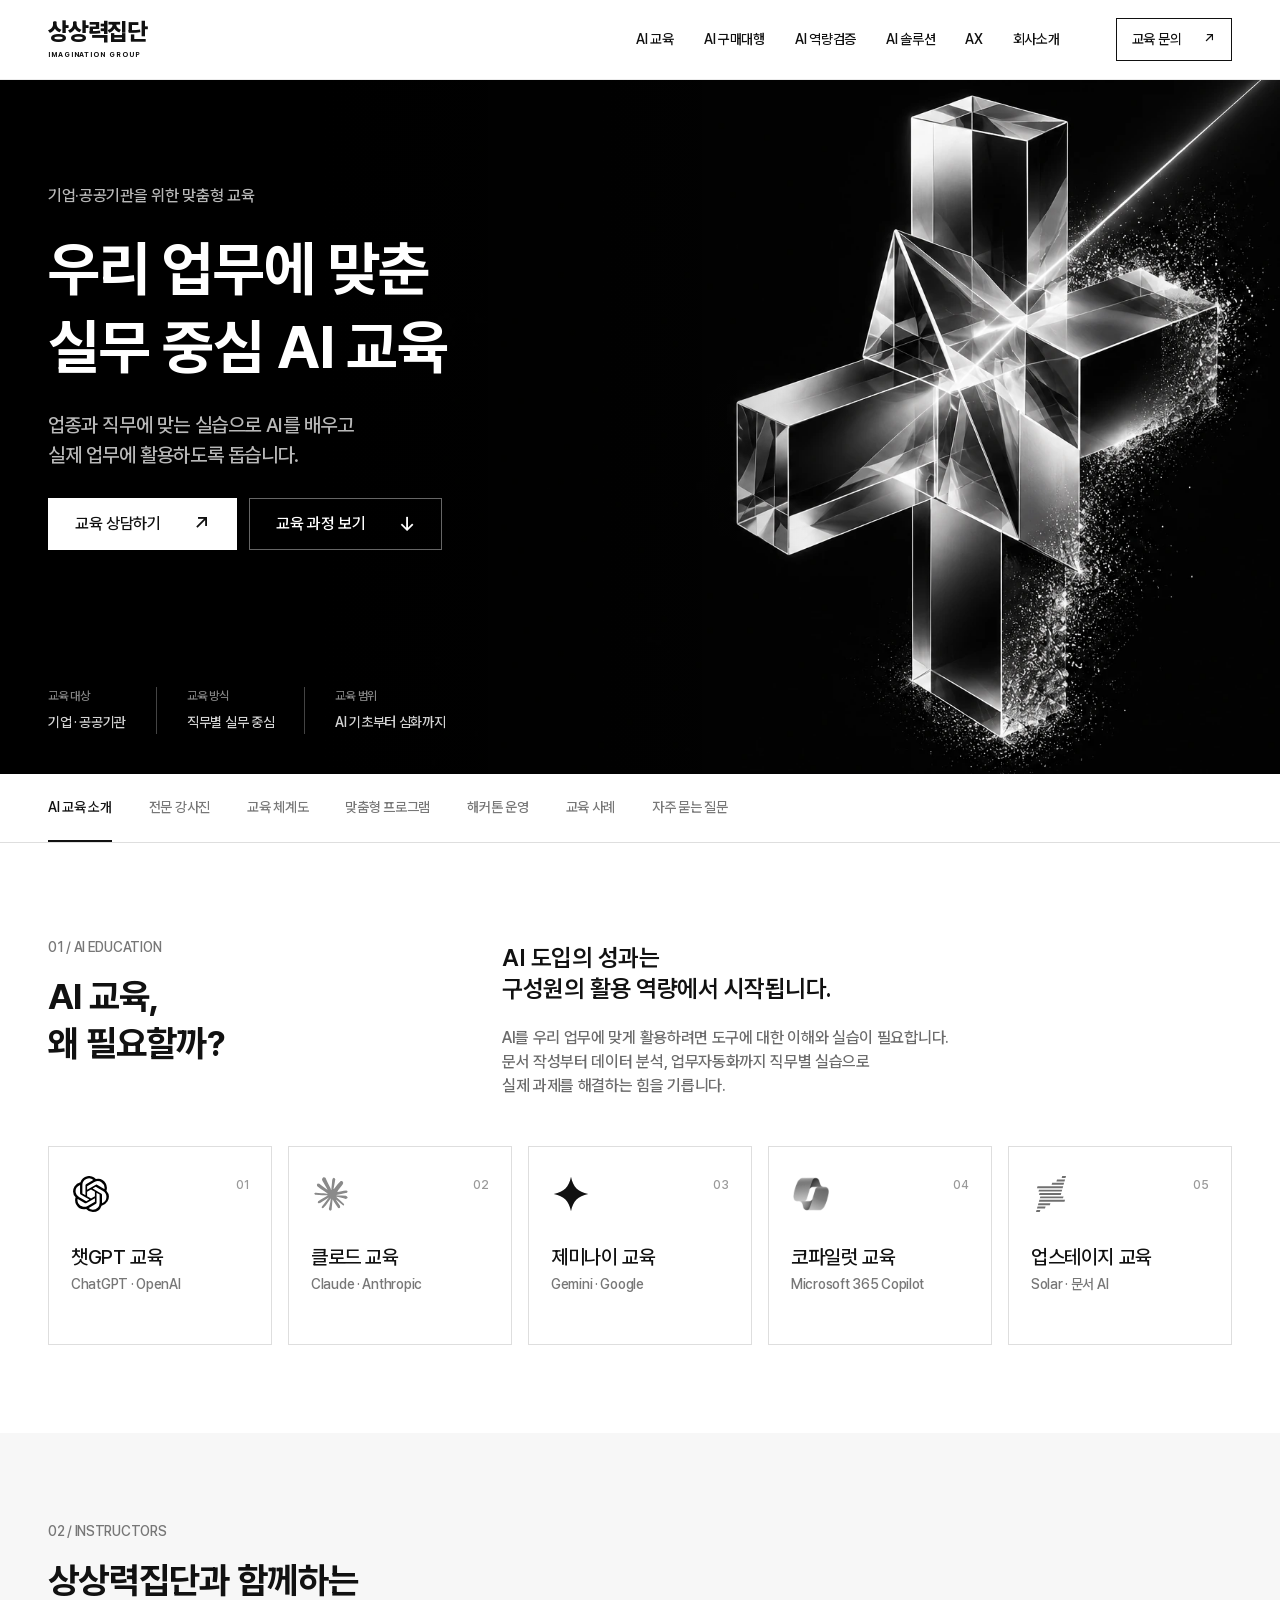
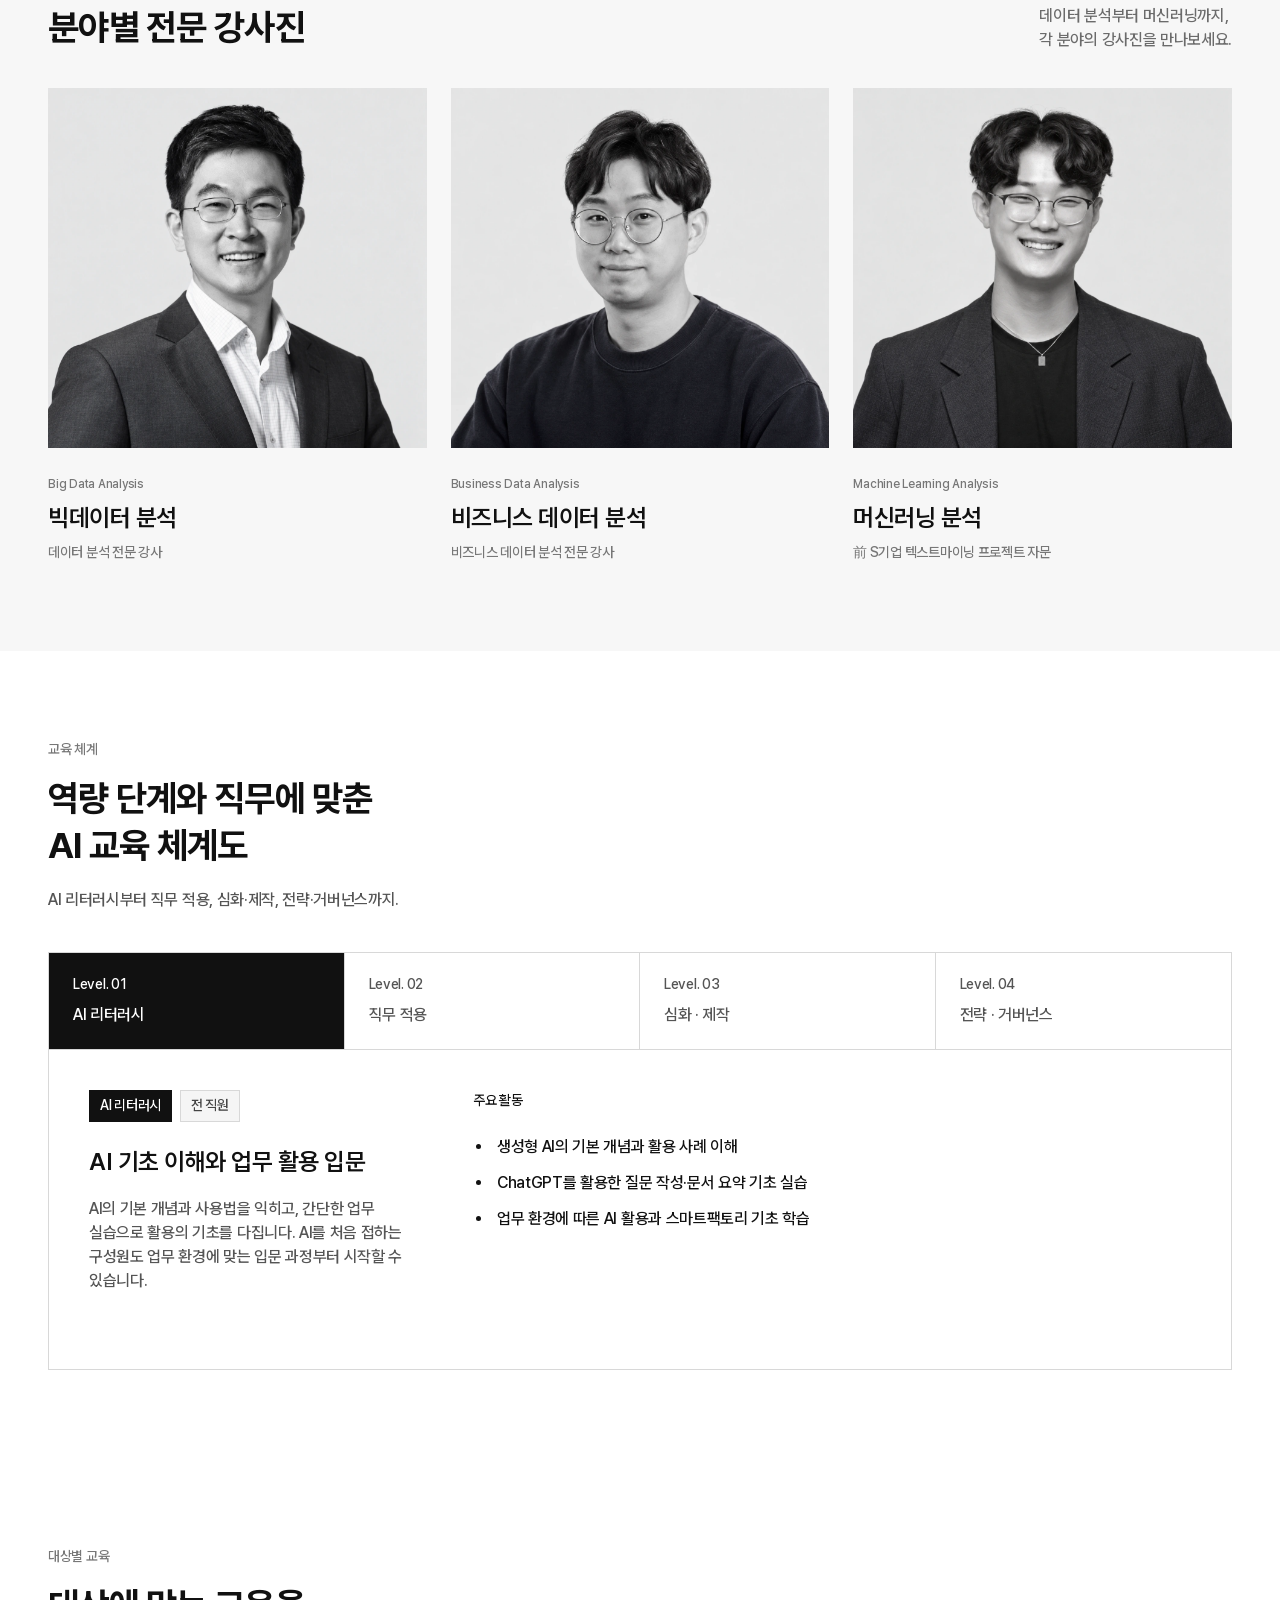
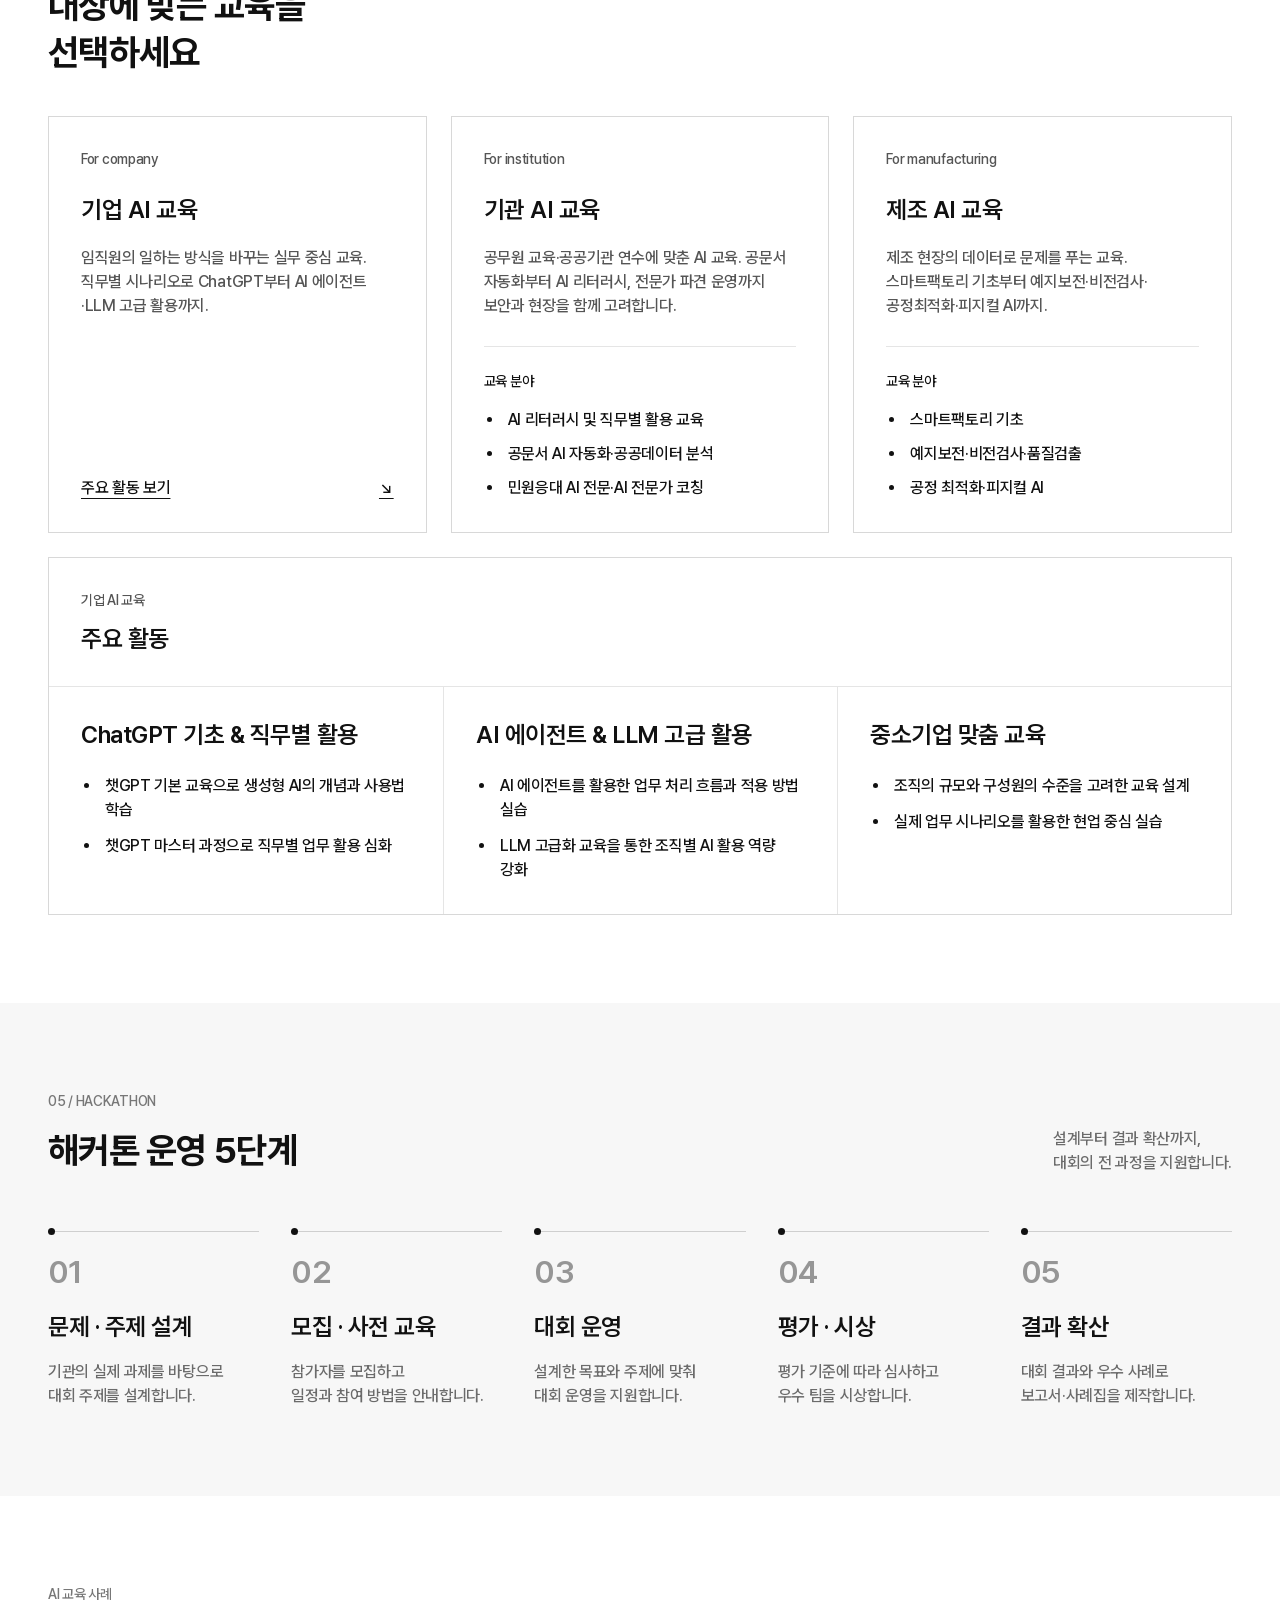
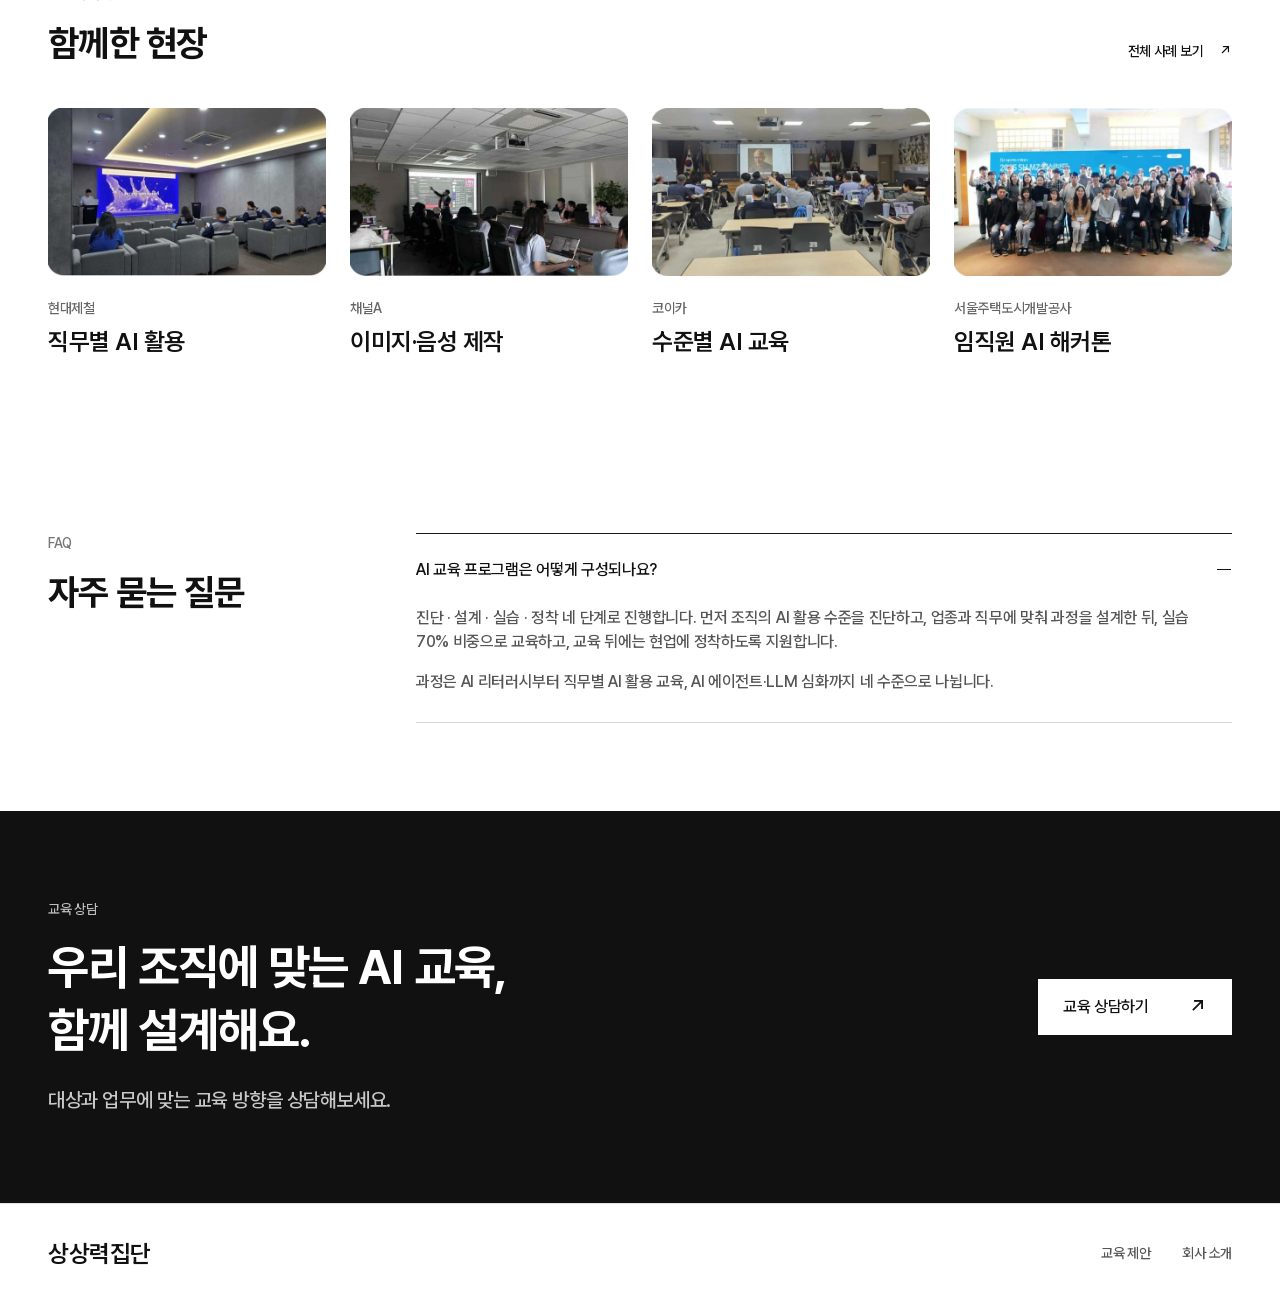
==== index.html @ 58c288ca "Publish approved monochrome AI education redesign Apply the typography guide, aligned hackathon step" ====
<!doctype html>
<html lang="ko"><head><meta charset="utf-8"><meta name="viewport" content="width=device-width, initial-scale=1"><title>상상력집단 | 기업·공공기관 맞춤형 AI 교육</title><meta name="description" content="AI 리터러시부터 직무별 활용, AI 에이전트·LLM 심화까지. 기업·공공기관에 맞춘 실무 중심 AI 교육을 상상력집단과 함께 설계하세요."><link rel="icon" href="assets/favicon.png"><link rel="canonical" href="https://jaycho97.github.io/sangsang-ai-education/"><script src="site.b2e5923c9065.js" defer></script><link rel="stylesheet" href="styles.db619e6be41d.css"></head><body>
<header class="site-header"><div class="container header-inner"><a class="wordmark" href="#hero" aria-label="상상력집단 홈">상상력집단<span>IMAGINATION GROUP</span></a><nav class="global-nav" aria-label="주 메뉴"><a href="#education">AI 교육</a><a href="https://imaginationgroup.co.kr/ai-procurement">AI 구매대행</a><a href="https://imaginationgroup.co.kr/ai-capability">AI 역량검증</a><a href="https://imaginationgroup.co.kr/ai-solution">AI 솔루션</a><a href="https://axsupport.co.kr/">AX</a><a href="https://imaginationgroup.co.kr/about">회사소개</a></nav><a class="header-cta" href="#contact">교육 문의 <span>↗</span></a></div></header>
<main>
<section class="hero" id="hero"><img class="hero-art" src="assets/hero-sculpture.78c5f5dd5f26.webp" alt="은빛 유리 프리즘을 통과하는 빛"><div class="container hero-inner"><div class="hero-copy"><p class="hero-label">기업·공공기관을 위한 맞춤형 교육</p><h1>우리 업무에 맞춘<br>실무 중심 AI 교육</h1><p class="hero-description">업종과 직무에 맞는 실습으로 AI를 배우고<br>실제 업무에 활용하도록 돕습니다.</p><div class="hero-actions"><a class="btn btn-light" href="#contact">교육 상담하기 <span>↗</span></a><a class="btn btn-outline" href="#curriculum">교육 과정 보기 <span>↓</span></a></div></div><div class="hero-facts"><div><span>교육 대상</span><strong>기업 · 공공기관</strong></div><div><span>교육 방식</span><strong>직무별 실무 중심</strong></div><div><span>교육 범위</span><strong>AI 기초부터 심화까지</strong></div></div></div></section>
<nav class="section-nav" aria-label="교육 안내"><div class="container"><a href="#education" class="active">AI 교육 소개</a><a href="#instructors">전문 강사진</a><a href="#curriculum">교육 체계도</a><a href="#programs">맞춤형 프로그램</a><a href="#hackathon">해커톤 운영</a><a href="#cases">교육 사례</a><a href="#faq">자주 묻는 질문</a></div></nav>
<section class="section intro-section" id="education"><div class="container"><div class="intro-top"><div><p class="section-kicker">01 / AI EDUCATION</p><h2 class="section-title">AI 교육,<br>왜 필요할까?</h2></div><div class="intro-copy"><h3>AI 도입의 성과는<br>구성원의 활용 역량에서 시작됩니다.</h3><p>AI를 우리 업무에 맞게 활용하려면 도구에 대한 이해와 실습이 필요합니다.<br>문서 작성부터 데이터 분석, 업무자동화까지 직무별 실습으로<br>실제 과제를 해결하는 힘을 기릅니다.</p></div></div><div class="tool-grid">
<article class="tool-card"><div class="tool-logo"><img src="assets/tool-chatgpt.svg" alt=""></div><h3>챗GPT 교육</h3><p>ChatGPT · OpenAI</p><span class="tool-index">01</span></article>
<article class="tool-card"><div class="tool-logo"><img src="assets/tool-claude-mark.svg" alt=""></div><h3>클로드 교육</h3><p>Claude · Anthropic</p><span class="tool-index">02</span></article>
<article class="tool-card"><div class="tool-logo"><svg viewBox="0 0 48 48" aria-hidden="true"><path d="M24 1C27 15 33 21 47 24C33 27 27 33 24 47C21 33 15 27 1 24C15 21 21 15 24 1Z" fill="currentColor"/></svg></div><h3>제미나이 교육</h3><p>Gemini · Google</p><span class="tool-index">03</span></article>
<article class="tool-card"><div class="tool-logo"><img src="assets/tool-copilot.webp" alt=""></div><h3>코파일럿 교육</h3><p>Microsoft 365 Copilot</p><span class="tool-index">04</span></article>
<article class="tool-card"><div class="tool-logo"><img src="assets/tool-upstage-mark.svg" alt=""></div><h3>업스테이지 교육</h3><p>Solar · 문서 AI</p><span class="tool-index">05</span></article>
</div></div></section>
<section class="section instructors-section" id="instructors"><div class="container"><div class="section-head"><div><p class="section-kicker">02 / INSTRUCTORS</p><h2 class="section-title">상상력집단과 함께하는<br>분야별 전문 강사진</h2></div><p class="section-lead">데이터 분석부터 머신러닝까지,<br>각 분야의 강사진을 만나보세요.</p></div><div class="instructor-grid">
<article class="instructor-card"><div class="instructor-photo"><img src="assets/instructor-normalized-1.592c4a264cc8.webp" width="1024" height="1024" alt="빅데이터 분석 강사"></div><div class="instructor-meta"><span>Big Data Analysis</span><h3>빅데이터 분석</h3><p>데이터 분석 전문 강사</p></div></article>
<article class="instructor-card"><div class="instructor-photo"><img src="assets/instructor-normalized-2.c03315a060b1.webp" width="1024" height="1024" alt="비즈니스 데이터 분석 강사"></div><div class="instructor-meta"><span>Business Data Analysis</span><h3>비즈니스 데이터 분석</h3><p>비즈니스 데이터 분석 전문 강사</p></div></article>
<article class="instructor-card"><div class="instructor-photo"><img src="assets/instructor-normalized-3.58bb6dfb79a3.webp" width="1024" height="1024" alt="머신러닝 분석 강사"></div><div class="instructor-meta"><span>Machine Learning Analysis</span><h3>머신러닝 분석</h3><p>前 S기업 텍스트마이닝 프로젝트 자문</p></div></article>
</div></div></section>

<section class="section learning-section" id="curriculum" aria-labelledby="curriculum-title">
  <div class="container">
    <header class="section-head">
      <p class="section-kicker">교육 체계</p>
      <h2 class="section-title" id="curriculum-title">역량 단계와 직무에 맞춘<br>AI 교육 체계도</h2>
      <p class="section-lead">AI 리터러시부터 직무 적용, 심화·제작, 전략·거버넌스까지.</p>
    </header>

    <div class="learning-tabs" role="tablist" aria-label="AI 교육 역량 단계">
      <button class="learning-tab" id="level-tab-1" type="button" role="tab" aria-selected="true" aria-controls="level-panel-1" tabindex="0">
        <span class="learning-tab-number">Level. 01</span>
        <span class="learning-tab-name">AI 리터러시</span>
      </button>
      <button class="learning-tab" id="level-tab-2" type="button" role="tab" aria-selected="false" aria-controls="level-panel-2" tabindex="-1">
        <span class="learning-tab-number">Level. 02</span>
        <span class="learning-tab-name">직무 적용</span>
      </button>
      <button class="learning-tab" id="level-tab-3" type="button" role="tab" aria-selected="false" aria-controls="level-panel-3" tabindex="-1">
        <span class="learning-tab-number">Level. 03</span>
        <span class="learning-tab-name">심화 · 제작</span>
      </button>
      <button class="learning-tab" id="level-tab-4" type="button" role="tab" aria-selected="false" aria-controls="level-panel-4" tabindex="-1">
        <span class="learning-tab-number">Level. 04</span>
        <span class="learning-tab-name">전략 · 거버넌스</span>
      </button>
    </div>

    <div class="learning-panels">
      <article class="learning-panel" id="level-panel-1" role="tabpanel" aria-labelledby="level-tab-1" tabindex="0">
        <div class="panel-copy">
          <div class="learning-tags">
            <span class="learning-tag">AI 리터러시</span>
            <span class="learning-tag learning-tag-secondary">전 직원</span>
          </div>
          <h3>AI 기초 이해와 업무 활용 입문</h3>
          <p>AI의 기본 개념과 사용법을 익히고, 간단한 업무 실습으로 활용의 기초를 다집니다. AI를 처음 접하는 구성원도 업무 환경에 맞는 입문 과정부터 시작할 수 있습니다.</p>
        </div>
        <div class="panel-activities">
          <h4>주요 활동</h4>
          <ul class="learning-list">
            <li>생성형 AI의 기본 개념과 활용 사례 이해</li>
            <li>ChatGPT를 활용한 질문 작성·문서 요약 기초 실습</li>
            <li>업무 환경에 따른 AI 활용과 스마트팩토리 기초 학습</li>
          </ul>
        </div>
      </article>

      <article class="learning-panel" id="level-panel-2" role="tabpanel" aria-labelledby="level-tab-2" tabindex="0" hidden>
        <div class="panel-copy">
          <div class="learning-tags">
            <span class="learning-tag">직무 적용</span>
            <span class="learning-tag learning-tag-secondary">실무자</span>
          </div>
          <h3>직무별 업무에 AI 활용하기</h3>
          <p>문서 작성부터 데이터 분석, 업무자동화까지. 직무와 업종에 맞는 실제 업무 시나리오로 실습합니다.</p>
        </div>
        <div class="panel-activities">
          <h4>주요 과정</h4>
          <ul class="learning-list learning-list-columns">
            <li>챗GPT 마스터 교육</li>
            <li>업무자동화 AI 활용</li>
            <li>VBA(엑셀) AI 활용</li>
            <li>PPT AI 활용 (캔바·감마)</li>
            <li>챗GPT 엑셀 데이터 분석</li>
            <li>경쟁사 정밀분석 AI</li>
            <li>중간관리자 AI 리더십</li>
            <li>공문서 AI 자동화</li>
            <li>예지보전 (고장 예측)</li>
            <li>비전검사·품질검출</li>
          </ul>
        </div>
      </article>

      <article class="learning-panel" id="level-panel-3" role="tabpanel" aria-labelledby="level-tab-3" tabindex="0" hidden>
        <div class="panel-copy">
          <div class="learning-tags">
            <span class="learning-tag">심화 · 제작</span>
            <span class="learning-tag learning-tag-secondary">전문 직무</span>
          </div>
          <h3>AI 전문 활용과 제작 역량 심화</h3>
          <p>AI 에이전트·LLM 고급 활용부터 전문 콘텐츠 제작까지. 전문 직무에 맞는 심화 과정을 선택합니다.</p>
        </div>
        <div class="panel-activities">
          <h4>주요 과정</h4>
          <ul class="learning-list learning-list-columns">
            <li>LLM 활용 고급화</li>
            <li>비용절감 AI 해결사</li>
            <li>AI 크리에이티브 워크샵</li>
            <li>생성형 이미지·영상 전문</li>
            <li>공공데이터 분석 AI</li>
            <li>맞춤형 VOD 제작</li>
            <li>실시간 AI 전문가 코칭</li>
            <li>민원응대 AI 전문</li>
            <li>피지컬 AI</li>
            <li>공정 최적화</li>
          </ul>
        </div>
      </article>

      <article class="learning-panel" id="level-panel-4" role="tabpanel" aria-labelledby="level-tab-4" tabindex="0" hidden>
        <div class="panel-copy">
          <div class="learning-tags">
            <span class="learning-tag">전략 · 거버넌스</span>
            <span class="learning-tag learning-tag-secondary">임원 · 기획</span>
          </div>
          <h3>조직의 AI 전략과 거버넌스 설계</h3>
          <p>경영진의 AI 전략부터 조직의 도입 방향까지. AX 전환을 다루는 임원·기획 과정을 운영합니다.</p>
        </div>
        <div class="panel-activities">
          <h4>주요 과정</h4>
          <ul class="learning-list learning-list-columns">
            <li>경영진 AI 전략 워크샵</li>
            <li>AI 윤리경영 가이드라인</li>
            <li>AI 도입 전사과정 (40h)</li>
            <li>인공지능기본법 교육</li>
          </ul>
        </div>
      </article>
    </div>
  </div>
</section>

<section class="section programs-section" id="programs" aria-labelledby="programs-title">
  <div class="container">
    <header class="section-head">
      <p class="section-kicker">대상별 교육</p>
      <h2 class="section-title" id="programs-title">대상에 맞는 교육을<br>선택하세요</h2>
    </header>

    <div class="program-grid">
      <article class="program-card" aria-labelledby="company-program-title">
        <p class="program-label">For company</p>
        <h3 id="company-program-title">기업 AI 교육</h3>
        <p class="program-description">임직원의 일하는 방식을 바꾸는 실무 중심 교육. 직무별 시나리오로 ChatGPT부터 AI 에이전트·LLM 고급 활용까지.</p>
        <a class="program-link" href="#company-program-details">주요 활동 보기 <span aria-hidden="true">↘</span></a>
      </article>
      <article class="program-card" aria-labelledby="institution-program-title">
        <p class="program-label">For institution</p>
        <h3 id="institution-program-title">기관 AI 교육</h3>
        <p class="program-description">공무원 교육·공공기관 연수에 맞춘 AI 교육. 공문서 자동화부터 AI 리터러시, 전문가 파견 운영까지 보안과 현장을 함께 고려합니다.</p>
        <div class="program-courses">
          <h4>교육 분야</h4>
          <ul>
            <li>AI 리터러시 및 직무별 활용 교육</li>
            <li>공문서 AI 자동화·공공데이터 분석</li>
            <li>민원응대 AI 전문·AI 전문가 코칭</li>
          </ul>
        </div>
      </article>
      <article class="program-card" aria-labelledby="manufacturing-program-title">
        <p class="program-label">For manufacturing</p>
        <h3 id="manufacturing-program-title">제조 AI 교육</h3>
        <p class="program-description">제조 현장의 데이터로 문제를 푸는 교육. 스마트팩토리 기초부터 예지보전·비전검사·공정최적화·피지컬 AI까지.</p>
        <div class="program-courses">
          <h4>교육 분야</h4>
          <ul>
            <li>스마트팩토리 기초</li>
            <li>예지보전·비전검사·품질검출</li>
            <li>공정 최적화·피지컬 AI</li>
          </ul>
        </div>
      </article>
    </div>

    <div class="program-detail" id="company-program-details" aria-labelledby="company-program-details-title">
      <header class="program-detail-head">
        <p class="program-label">기업 AI 교육</p>
        <h3 id="company-program-details-title">주요 활동</h3>
      </header>
      <div class="activity-grid">
        <section class="activity-group" aria-labelledby="company-activity-basics">
          <h4 id="company-activity-basics">ChatGPT 기초 &amp; 직무별 활용</h4>
          <ul>
            <li>챗GPT 기본 교육으로 생성형 AI의 개념과 사용법 학습</li>
            <li>챗GPT 마스터 과정으로 직무별 업무 활용 심화</li>
          </ul>
        </section>
        <section class="activity-group" aria-labelledby="company-activity-advanced">
          <h4 id="company-activity-advanced">AI 에이전트 &amp; LLM 고급 활용</h4>
          <ul>
            <li>AI 에이전트를 활용한 업무 처리 흐름과 적용 방법 실습</li>
            <li>LLM 고급화 교육을 통한 조직별 AI 활용 역량 강화</li>
          </ul>
        </section>
        <section class="activity-group" aria-labelledby="company-activity-custom">
          <h4 id="company-activity-custom">중소기업 맞춤 교육</h4>
          <ul>
            <li>조직의 규모와 구성원의 수준을 고려한 교육 설계</li>
            <li>실제 업무 시나리오를 활용한 현업 중심 실습</li>
          </ul>
        </section>
      </div>
    </div>
  </div>
</section>

<section class="section process-section" id="hackathon"><div class="container"><div class="section-head"><div><p class="section-kicker">05 / HACKATHON</p><h2 class="section-title">해커톤 운영 5단계</h2></div><p class="section-lead">설계부터 결과 확산까지,<br>대회의 전 과정을 지원합니다.</p></div><ol class="process-grid">
<li><span class="process-number">01</span><h3>문제 · 주제 설계</h3><p>기관의 실제 과제를 바탕으로<br>대회 주제를 설계합니다.</p></li>
<li><span class="process-number">02</span><h3>모집 · 사전 교육</h3><p>참가자를 모집하고<br>일정과 참여 방법을 안내합니다.</p></li>
<li><span class="process-number">03</span><h3>대회 운영</h3><p>설계한 목표와 주제에 맞춰<br>대회 운영을 지원합니다.</p></li>
<li><span class="process-number">04</span><h3>평가 · 시상</h3><p>평가 기준에 따라 심사하고<br>우수 팀을 시상합니다.</p></li>
<li><span class="process-number">05</span><h3>결과 확산</h3><p>대회 결과와 우수 사례로<br>보고서·사례집을 제작합니다.</p></li>
</ol></div></section>



<section class="section end-cases" id="cases" aria-labelledby="cases-title">
  <div class="container">
    <header class="section-head end-cases-head">
      <div>
        <p class="section-kicker">AI 교육 사례</p>
        <h2 class="section-title" id="cases-title">함께한 현장</h2>
      </div>
      <a class="end-text-link" href="https://imaginationgroup.co.kr/ai-education/cases" target="_blank" rel="noopener">전체 사례 보기 <span aria-hidden="true">↗</span></a>
    </header>
    <div class="end-case-grid">
      <article class="end-case-card">
        <img src="assets/case-1.webp" width="636" height="384" alt="현대제철 AI 교육 현장">
        <div class="end-case-copy">
          <p class="end-case-company">현대제철</p>
          <h3>직무별 AI 활용</h3>
        </div>
      </article>
      <article class="end-case-card">
        <img src="assets/case-2.webp" width="636" height="384" alt="채널A 강의실에서 진행되는 AI 교육">
        <div class="end-case-copy">
          <p class="end-case-company">채널A</p>
          <h3>이미지·음성 제작</h3>
        </div>
      </article>
      <article class="end-case-card">
        <img src="assets/case-3.webp" width="636" height="384" alt="코이카 단계별 AI 실습 교육 현장">
        <div class="end-case-copy">
          <p class="end-case-company">코이카</p>
          <h3>수준별 AI 교육</h3>
        </div>
      </article>
      <article class="end-case-card">
        <img src="assets/case-4.webp" width="636" height="384" alt="서울주택도시개발공사 AI 해커톤 참가자 단체 사진">
        <div class="end-case-copy">
          <p class="end-case-company">서울주택도시개발공사</p>
          <h3>임직원 AI 해커톤</h3>
        </div>
      </article>
    </div>
  </div>
</section>

<section class="section end-faq" id="faq" aria-labelledby="faq-title">
  <div class="container end-faq-layout">
    <header class="section-head">
      <p class="section-kicker">FAQ</p>
      <h2 class="section-title" id="faq-title">자주 묻는 질문</h2>
    </header>
    <div class="end-faq-list">
      <details class="end-faq-item" open>
        <summary><span>AI 교육 프로그램은 어떻게 구성되나요?</span><span class="end-faq-indicator" aria-hidden="true"></span></summary>
        <div class="end-faq-answer">
          <p>진단 · 설계 · 실습 · 정착 네 단계로 진행합니다. 먼저 조직의 AI 활용 수준을 진단하고, 업종과 직무에 맞춰 과정을 설계한 뒤, 실습 70% 비중으로 교육하고, 교육 뒤에는 현업에 정착하도록 지원합니다.</p>
          <p>과정은 AI 리터러시부터 직무별 AI 활용 교육, AI 에이전트·LLM 심화까지 네 수준으로 나뉩니다.</p>
        </div>
      </details>
    </div>
  </div>
</section>

<section class="section end-contact" id="contact" aria-labelledby="contact-title">
  <div class="container end-contact-inner">
    <div class="end-contact-copy">
      <p class="section-kicker">교육 상담</p>
      <h2 id="contact-title">우리 조직에 맞는 AI 교육,<br>함께 설계해요.</h2>
      <p class="end-contact-description">대상과 업무에 맞는 교육 방향을 상담해보세요.</p>
    </div>
    <a class="btn btn-light end-contact-button" href="https://imaginationgroup.co.kr/contact/education" target="_blank" rel="noopener">교육 상담하기 <span aria-hidden="true">↗</span></a>
  </div>
</section>

</main><footer class="end-footer">
  <div class="container end-footer-inner">
    <a class="end-footer-brand" href="#hero">상상력집단</a>
    <nav class="end-footer-nav" aria-label="하단 메뉴">
      <a href="https://imaginationgroup.co.kr/contact/education" target="_blank" rel="noopener">교육 제안</a>
      <a href="https://imaginationgroup.co.kr/about" target="_blank" rel="noopener">회사 소개</a>
    </nav>
  </div>
</footer>

</body></html>
---- styles.db619e6be41d.css ----
@font-face{font-family:Pretendard;src:url('assets/PretendardVariable.woff2') format('woff2');font-style:normal;font-weight:100 900;font-display:block}
:root{--ink:#111;--muted:#6b6b6b;--line:#dedede;--paper:#fff;--soft:#f7f7f7;--display:60px;--heading:36px;--subheading:24px;--body-lg:20px;--body:16px;--small:14px;--caption:12px}
*{box-sizing:border-box}html{scroll-behavior:smooth;scroll-padding-top:30px}body{margin:0;font-family:Pretendard,Arial,sans-serif;font-size:16px;font-weight:500;line-height:1.5;letter-spacing:-.02em;color:var(--ink);background:var(--paper);min-width:1280px;-webkit-font-smoothing:antialiased}h1,h2,h3,h4,p,figure,ul,ol{margin:0}h1,h2{font-weight:700;line-height:1.3}h3,h4{font-weight:600;line-height:1.3}ul,ol{padding:0}img{display:block;max-width:100%}a{color:inherit;text-decoration:none}button{font:inherit;cursor:pointer}button,a{-webkit-tap-highlight-color:transparent}button:focus-visible,a:focus-visible,summary:focus-visible{outline:2px solid #777;outline-offset:5px}button{letter-spacing:inherit}[hidden]{display:none!important}.container{width:1184px;margin:0 auto}.section{padding:88px 0}.section-head{display:flex;align-items:flex-end;justify-content:space-between;gap:48px;margin-bottom:36px}.section-kicker{font-size:14px;line-height:21px;color:#777;font-weight:500;letter-spacing:.03em;margin-bottom:16px}.section-title{font-size:36px;line-height:1.3;font-weight:700;letter-spacing:-.02em}.section-lead{color:#6b6b6b;font-size:16px;line-height:24px;font-weight:500}.btn{height:52px;padding:0 26px;display:inline-flex;align-items:center;justify-content:space-between;gap:32px;font-size:16px;font-weight:500;line-height:24px;border:1px solid #111;transition:background .2s,color .2s}.btn-light{background:#fff;color:#111;border-color:#fff}.btn-outline{background:transparent;color:#fff;border-color:#666}.btn-outline:hover{background:#fff;color:#111}.btn span{font-size:20px}.site-header{height:80px;border-bottom:1px solid #ebebeb;background:white}.header-inner{height:100%;display:flex;align-items:center;gap:42px}.wordmark{font-size:24px;font-weight:800;line-height:1.1;letter-spacing:-.05em;white-space:nowrap}.wordmark span{display:block;font-size:7px;letter-spacing:.13em;line-height:1.6;font-weight:700;margin-top:4px}.global-nav{display:flex;align-items:center;gap:30px;margin-left:auto;font-size:14px;line-height:21px}.global-nav a:hover{color:#777}.header-cta{display:flex;align-items:center;gap:22px;font-size:14px;border:1px solid #111;padding:10px 15px;margin-left:14px}
.hero{height:694px;background:#000;color:#fff;position:relative;overflow:hidden}.hero-art{position:absolute;right:0;top:-20px;width:1100px;height:734px;max-width:none;object-fit:contain;pointer-events:none}.hero:after{content:'';position:absolute;inset:0;background:linear-gradient(90deg,#000 0%,#000 25%,#000b 39%,transparent 63%);pointer-events:none}.hero-inner{height:100%;position:relative;z-index:1}.hero-copy{padding-top:104px;max-width:660px}.hero-label{font-size:16px;color:#b8b8b8;line-height:24px;margin-bottom:22px}.hero h1{font-size:60px;line-height:1.3;font-weight:700;letter-spacing:-.02em}.hero-description{font-size:20px;line-height:30px;color:#b8b8b8;margin-top:24px}.hero-actions{display:flex;gap:12px;margin-top:28px}.hero-facts{position:absolute;left:0;bottom:40px;display:flex;gap:0}.hero-facts>div{padding:0 30px;border-right:1px solid #444}.hero-facts>div:first-child{padding-left:0}.hero-facts>div:last-child{border:0}.hero-facts span{display:block;color:#858585;font-size:12px;line-height:18px;margin-bottom:5px}.hero-facts strong{font-size:14px;font-weight:500;color:#d4d4d4;line-height:21px}.section-nav{border-bottom:1px solid var(--line);background:#fff}.section-nav .container{height:68px;display:flex;align-items:center;gap:37px}.section-nav a{height:100%;display:flex;align-items:center;border-bottom:2px solid transparent;color:#777;font-size:14px}.section-nav a.active{border-bottom-color:#111;color:#111;font-weight:600}
.intro-section{padding-top:94px;padding-bottom:88px}.intro-top{display:grid;grid-template-columns:400px 1fr;gap:54px;align-items:start}.intro-copy{padding-top:5px}.intro-copy h3{font-size:24px;line-height:31.2px;margin-bottom:22px}.intro-copy p{font-size:16px;line-height:26px;color:var(--muted);font-weight:500}.tool-grid{display:grid;grid-template-columns:repeat(5,1fr);gap:16px;margin-top:48px}.tool-card{padding:27px 22px 24px;border:1px solid var(--line);position:relative;min-height:199px}.tool-logo{width:40px;height:40px;margin-bottom:28px;display:flex;align-items:center;justify-content:center}.tool-logo img{width:36px;height:36px;object-fit:contain;filter:grayscale(1)}.tool-logo svg{width:36px;height:36px}.tool-card h3{font-size:20px;line-height:30px;font-weight:500;margin-bottom:2px}.tool-card p{color:#777;font-size:12px;line-height:18px}.tool-index{position:absolute;top:29px;right:22px;color:#999;font-size:12px;line-height:18px}.instructors-section{background:#f7f7f7}.instructor-grid{display:grid;grid-template-columns:repeat(3,1fr);gap:24px}.instructor-photo{height:320px;background:#eaeaea;overflow:hidden}.instructor-photo img{width:100%;height:100%;object-fit:cover;object-position:center 34%;filter:grayscale(1)}.instructor-meta{padding:23px 0 0}.instructor-meta span{font-size:12px;color:#777;line-height:18px;letter-spacing:0}.instructor-meta h3{font-size:24px;line-height:31.2px;margin-top:7px}.instructor-meta p{font-size:14px;line-height:21px;color:#777;margin-top:9px}
.process-section{background:#f7f7f7}.process-grid{list-style:none;display:grid;grid-template-columns:repeat(5,1fr);gap:24px;padding-top:20px}.process-grid li{border-top:1px solid #cfcfcf;padding-top:20px;position:relative}.process-grid li:before{content:'';height:7px;width:7px;background:#111;border-radius:50%;position:absolute;top:-4px;left:0}.process-number{font-size:32px;line-height:41.6px;font-weight:600;letter-spacing:-.02em;color:#b0b0b0;display:block;margin-bottom:25px}.process-grid h3{font-size:20px;font-weight:600;line-height:26px;min-height:52px;margin-bottom:14px}.process-grid p{font-size:14px;line-height:23px;font-weight:500;color:#6b6b6b}
@media(min-width:1600px){.hero-art{right:calc((100vw - 1440px)/2);width:1120px;height:746px;top:-26px}}@media(prefers-reduced-motion:reduce){html{scroll-behavior:auto}.btn{transition:none}}

/* Only the curriculum and audience sections. Shared page styles live with the parent. */
.learning-section,
.programs-section {
  color: #111;
  font-size: 16px;
  font-weight: 500;
  line-height: 1.5;
  letter-spacing: -.02em;
}

.learning-section > .container,
.programs-section > .container {
  max-width: 1184px;
}

.learning-section .section-head,
.programs-section .section-head {
  margin-bottom: 40px;
}

.learning-section .section-kicker,
.programs-section .section-kicker {
  margin: 0 0 16px;
  font-size: 14px;
  font-weight: 500;
  line-height: 1.5;
}

.learning-section .section-title,
.programs-section .section-title {
  margin: 0;
  font-size: 36px;
  font-weight: 700;
  line-height: 1.3;
  letter-spacing: -.02em;
}

.learning-section .section-lead {
  max-width: 720px;
  margin: 20px 0 0;
  color: #555;
  font-size: 16px;
  font-weight: 500;
  line-height: 1.5;
}

.learning-section .learning-tabs {
  display: grid;
  grid-template-columns: repeat(4, minmax(0, 1fr));
  gap: 0;
  border: 1px solid #d8d8d8;
}

.learning-section .learning-tab {
  display: flex;
  min-height: 96px;
  flex-direction: column;
  align-items: flex-start;
  justify-content: center;
  gap: 8px;
  padding: 20px 24px;
  border: 0;
  border-right: 1px solid #d8d8d8;
  border-radius: 0;
  background: #fff;
  color: #555;
  font-family: inherit;
  text-align: left;
  cursor: pointer;
}

.learning-section .learning-tab:last-child {
  border-right: 0;
}

.learning-section .learning-tab:hover {
  background: #f5f5f5;
  color: #111;
}

.learning-section .learning-tab[aria-selected="true"] {
  background: #111;
  color: #fff;
}

.learning-section .learning-tab-number {
  font-size: 14px;
  font-weight: 500;
  line-height: 1.5;
}

.learning-section .learning-tab-name {
  font-size: 16px;
  font-weight: 500;
  line-height: 1.5;
}

.learning-section .learning-panel {
  display: grid;
  min-height: 320px;
  grid-template-columns: 320px minmax(0, 1fr);
  align-items: start;
  gap: 64px;
  padding: 40px;
  border: 1px solid #d8d8d8;
  border-top: 0;
  background: #fff;
}

.learning-section .learning-panel[hidden] {
  display: none;
}

.learning-section .learning-tags {
  display: flex;
  flex-wrap: wrap;
  gap: 8px;
  margin-bottom: 24px;
}

.learning-section .learning-tag {
  display: inline-flex;
  align-items: center;
  min-height: 32px;
  padding: 4px 10px;
  border: 1px solid #111;
  background: #111;
  color: #fff;
  font-size: 14px;
  font-weight: 500;
  line-height: 1.5;
}

.learning-section .learning-tag-secondary {
  border-color: #d8d8d8;
  background: #f5f5f5;
  color: #444;
}

.learning-section .panel-copy h3,
.programs-section .program-card h3,
.programs-section .program-detail h3,
.programs-section .activity-group h4 {
  margin: 0;
  font-size: 24px;
  font-weight: 600;
  line-height: 1.3;
  letter-spacing: -.02em;
}

.learning-section .panel-copy > p {
  margin: 20px 0 0;
  color: #555;
  font-size: 16px;
  font-weight: 500;
  line-height: 1.5;
}

.learning-section .panel-activities h4,
.programs-section .program-courses h4 {
  margin: 0 0 24px;
  font-size: 14px;
  font-weight: 500;
  line-height: 1.5;
}

.learning-section .learning-list,
.programs-section .program-courses ul,
.programs-section .activity-group ul {
  display: grid;
  grid-template-columns: minmax(0, 1fr);
  gap: 12px;
  margin: 0;
  padding-left: 20px;
  list-style: disc;
  font-size: 16px;
  font-weight: 500;
  line-height: 1.5;
}

.learning-section .learning-list-columns {
  grid-template-columns: repeat(2, minmax(0, 1fr));
  gap: 16px 32px;
}

.learning-section .learning-list li,
.programs-section .program-courses li,
.programs-section .activity-group li {
  padding-left: 4px;
  word-break: keep-all;
  overflow-wrap: break-word;
}

.programs-section .program-grid {
  display: grid;
  grid-template-columns: repeat(3, minmax(0, 1fr));
  gap: 24px;
  align-items: stretch;
}

.programs-section .program-card {
  display: flex;
  min-width: 0;
  flex-direction: column;
  align-items: flex-start;
  padding: 32px;
  border: 1px solid #d8d8d8;
  background: #fff;
}

.programs-section .program-label {
  margin: 0 0 24px;
  color: #555;
  font-size: 14px;
  font-weight: 500;
  line-height: 1.5;
}

.programs-section .program-description {
  margin: 20px 0 0;
  color: #555;
  font-size: 16px;
  font-weight: 500;
  line-height: 1.5;
}

.programs-section .program-link {
  display: flex;
  width: 100%;
  justify-content: space-between;
  gap: 16px;
  margin-top: auto;
  padding-top: 32px;
  color: #111;
  font-size: 16px;
  font-weight: 500;
  line-height: 1.5;
  text-decoration: underline;
  text-underline-offset: 5px;
}

.programs-section .program-courses {
  width: 100%;
  margin-top: 28px;
  padding-top: 24px;
  border-top: 1px solid #e5e5e5;
}

.programs-section .program-courses h4 {
  margin-bottom: 16px;
}

.programs-section .program-courses ul {
  gap: 10px;
}

.programs-section .program-detail {
  margin-top: 24px;
  border: 1px solid #d8d8d8;
  background: #fff;
  scroll-margin-top: 32px;
}

.programs-section .program-detail-head {
  padding: 32px;
  border-bottom: 1px solid #e5e5e5;
}

.programs-section .program-detail-head .program-label {
  margin-bottom: 12px;
}

.programs-section .activity-grid {
  display: grid;
  grid-template-columns: repeat(3, minmax(0, 1fr));
  gap: 0;
}

.programs-section .activity-group {
  min-width: 0;
  padding: 32px;
}

.programs-section .activity-group + .activity-group {
  border-left: 1px solid #e5e5e5;
}

.programs-section .activity-group ul {
  margin-top: 24px;
}

.learning-section .learning-tab:focus-visible,
.learning-section .learning-panel:focus-visible,
.programs-section .program-link:focus-visible {
  outline: 2px solid #111;
  outline-offset: 5px;
}

@media (max-width: 1000px) {
  .learning-section .learning-panel {
    grid-template-columns: 280px minmax(0, 1fr);
    gap: 40px;
    padding: 32px;
  }

  .learning-section .learning-list-columns {
    grid-template-columns: minmax(0, 1fr);
  }

  .programs-section .program-card,
  .programs-section .activity-group {
    padding: 24px;
  }
}

@media (max-width: 760px) {
  .learning-section .learning-tabs {
    grid-template-columns: repeat(2, minmax(0, 1fr));
  }

  .learning-section .learning-tab:nth-child(2) {
    border-right: 0;
  }

  .learning-section .learning-tab:nth-child(-n+2) {
    border-bottom: 1px solid #d8d8d8;
  }

  .learning-section .learning-panel,
  .programs-section .program-grid,
  .programs-section .activity-grid {
    grid-template-columns: minmax(0, 1fr);
  }

  .learning-section .learning-panel {
    gap: 32px;
    padding: 24px;
  }

  .programs-section .activity-group + .activity-group {
    border-left: 0;
    border-top: 1px solid #e5e5e5;
  }
}

/* Closing sections. Shared typography, container, and buttons come from the page stylesheet. */
.end-cases,
.end-faq {
  background: #fff;
}

.end-cases-head {
  display: flex;
  align-items: flex-end;
  justify-content: space-between;
  gap: 32px;
  margin-bottom: 40px;
}

.end-text-link {
  display: inline-flex;
  align-items: center;
  gap: 16px;
  padding-block: 6px;
  color: #111;
  font-size: 14px;
  font-weight: 600;
  line-height: 1.5;
  text-decoration: none;
  white-space: nowrap;
}

.end-text-link:hover {
  text-decoration: underline;
  text-underline-offset: 5px;
}

.end-case-grid {
  display: grid;
  grid-template-columns: repeat(4, minmax(0, 1fr));
  gap: 24px;
}

.end-case-card {
  min-width: 0;
  margin: 0;
  background: #fff;
}

.end-case-card > img {
  display: block;
  width: 100%;
  height: auto;
  aspect-ratio: 636 / 384;
  object-fit: cover;
  border-radius: 0;
}

.end-case-copy {
  padding-top: 22px;
}

.end-case-company {
  margin: 0 0 7px;
  color: #666;
  font-size: 14px;
  font-weight: 500;
  line-height: 1.6;
}

.end-case-copy h3 {
  margin: 0;
  color: #111;
  font-size: 20px;
  font-weight: 650;
  line-height: 1.4;
  letter-spacing: -.025em;
}

.end-faq-layout {
  display: grid;
  grid-template-columns: 280px minmax(0, 1fr);
  gap: 88px;
  align-items: start;
}

.end-faq .section-head {
  margin-bottom: 0;
}

.end-faq-list {
  border-top: 1px solid #161616;
}

.end-faq-item {
  border-bottom: 1px solid #d8d8d8;
}

.end-faq-item summary {
  display: flex;
  align-items: center;
  justify-content: space-between;
  gap: 32px;
  padding: 24px 0;
  color: #111;
  font-size: 16px;
  font-weight: 600;
  line-height: 1.6;
  list-style: none;
  cursor: pointer;
}

.end-faq-item summary::-webkit-details-marker {
  display: none;
}

.end-faq-indicator {
  position: relative;
  flex: 0 0 16px;
  width: 16px;
  height: 16px;
}

.end-faq-indicator::before,
.end-faq-indicator::after {
  position: absolute;
  top: 7px;
  left: 1px;
  width: 14px;
  height: 1px;
  background: currentColor;
  content: "";
}

.end-faq-indicator::after {
  transform: rotate(90deg);
}

.end-faq-item[open] .end-faq-indicator::after {
  display: none;
}

.end-faq-answer {
  padding: 0 40px 28px 0;
  color: #555;
  font-size: 16px;
  line-height: 1.8;
  word-break: keep-all;
}

.end-faq-answer p {
  margin: 0;
}

.end-faq-answer p + p {
  margin-top: 16px;
}

.end-contact {
  background: #111;
  color: #fff;
}

.end-contact-inner {
  display: flex;
  align-items: center;
  justify-content: space-between;
  gap: 64px;
}

.end-contact-copy {
  max-width: 760px;
}

.end-contact .section-kicker {
  color: #bdbdbd;
}

.end-contact h2 {
  margin: 0;
  color: #fff;
  font-size: 48px;
  font-weight: 650;
  line-height: 1.25;
  letter-spacing: -.035em;
}

.end-contact-description {
  margin: 24px 0 0;
  color: #c8c8c8;
  font-size: 20px;
  line-height: 1.6;
  letter-spacing: -.025em;
}

.end-contact-button {
  display: inline-flex;
  flex-shrink: 0;
  align-items: center;
  justify-content: space-between;
  gap: 40px;
  min-width: 194px;
  min-height: 56px;
  padding: 16px 24px;
  border: 1px solid #fff;
  border-radius: 0;
  background: #fff;
  color: #111;
  font-size: 16px;
  font-weight: 600;
  line-height: 1.4;
  text-decoration: none;
}

.end-contact-button:hover {
  background: #e9e9e9;
  border-color: #e9e9e9;
}

.end-footer {
  padding-block: 34px;
  background: #fff;
  border-top: 1px solid #e5e5e5;
}

.end-footer-inner {
  display: flex;
  align-items: center;
  justify-content: space-between;
  gap: 32px;
}

.end-footer-brand {
  color: #111;
  font-size: 20px;
  font-weight: 750;
  line-height: 1.5;
  letter-spacing: -.045em;
  text-decoration: none;
}

.end-footer-nav {
  display: flex;
  gap: 32px;
}

.end-footer-nav a {
  color: #555;
  font-size: 14px;
  font-weight: 500;
  line-height: 1.6;
  text-decoration: none;
}

.end-footer-nav a:hover {
  color: #111;
  text-decoration: underline;
  text-underline-offset: 5px;
}

/* Final typography contract from Typho.pdf: no canvas zoom or inverse font scale. */
body{word-break:keep-all;overflow-wrap:break-word}
h1,h2,h3,h4,p,span,li,a,button,summary{letter-spacing:-.02em}
.section-nav a.active{font-weight:500}
.section-kicker{letter-spacing:-.02em}
.intro-copy p{line-height:24px}
.tool-card p{font-size:14px;line-height:21px}
.instructor-photo{height:360px;background:#e9e9e9}
.instructor-photo img{object-fit:cover;object-position:center;filter:none;mix-blend-mode:normal}
.instructor-meta span{letter-spacing:-.02em}
.learning-section .section-head,.programs-section .section-head,.end-faq .section-head{display:block}
.learning-section .section-lead{margin-top:18px}
.process-section .section-head{margin-bottom:44px}
.process-grid{gap:32px;padding-top:12px}
.process-grid li{display:grid;grid-template-rows:41.6px 31.2px 48px;row-gap:18px;padding-top:20px}
.process-grid .process-number{margin:0;color:#969696}
.process-grid h3{font-size:24px;font-weight:600;line-height:31.2px;min-height:0;margin:0;white-space:nowrap}
.process-grid p{font-size:16px;line-height:24px;margin:0;white-space:nowrap}
.end-text-link{font-weight:500}
.end-case-company{line-height:21px}
.end-case-copy h3{font-size:24px;font-weight:600;line-height:31.2px;letter-spacing:-.02em}
.end-faq-item summary{font-weight:500;line-height:24px}
.end-faq-answer{font-weight:500;line-height:24px}
.end-contact h2{font-size:48px;line-height:62.4px;letter-spacing:-.02em;font-weight:700}
.end-contact-description{line-height:30px;letter-spacing:-.02em;font-weight:500}
.end-contact-button{line-height:24px;font-weight:500}
.end-footer-brand{font-size:24px;font-weight:600;line-height:31.2px;letter-spacing:-.02em}
.end-footer-nav a{line-height:21px}
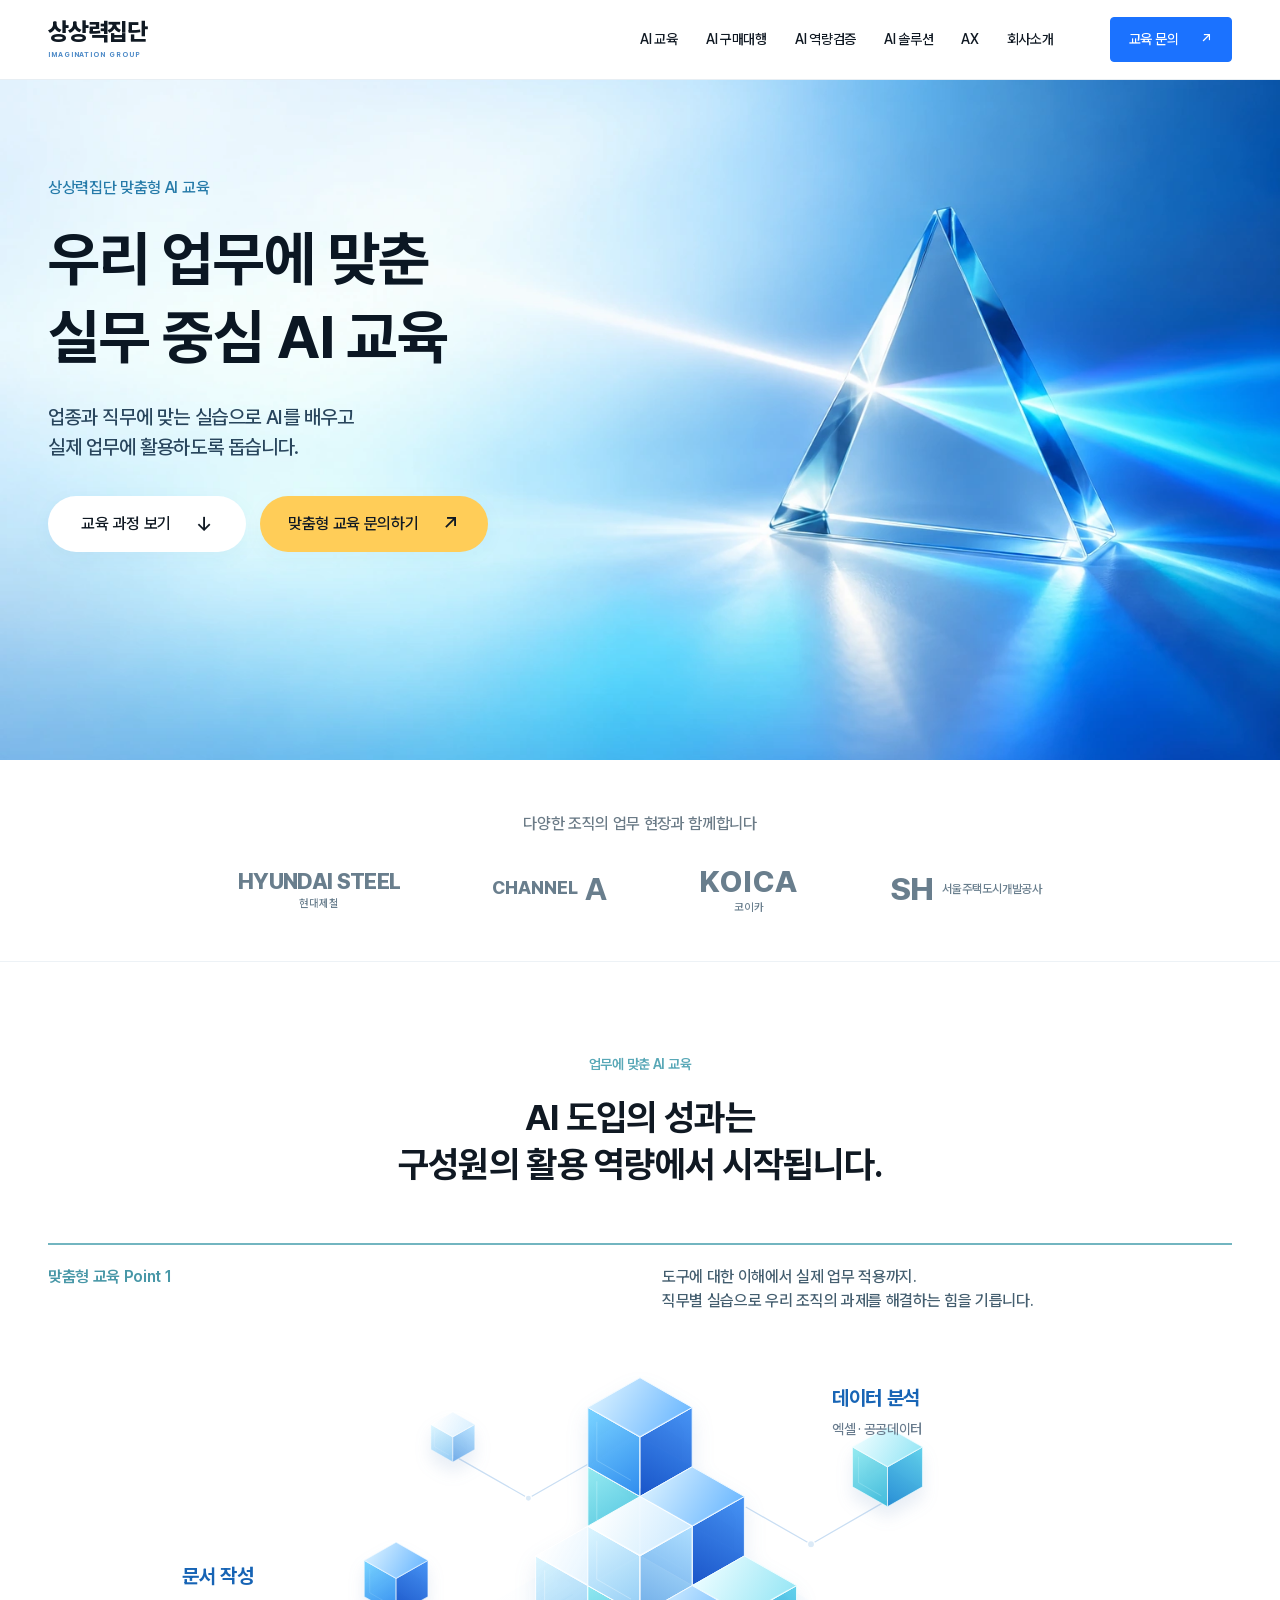
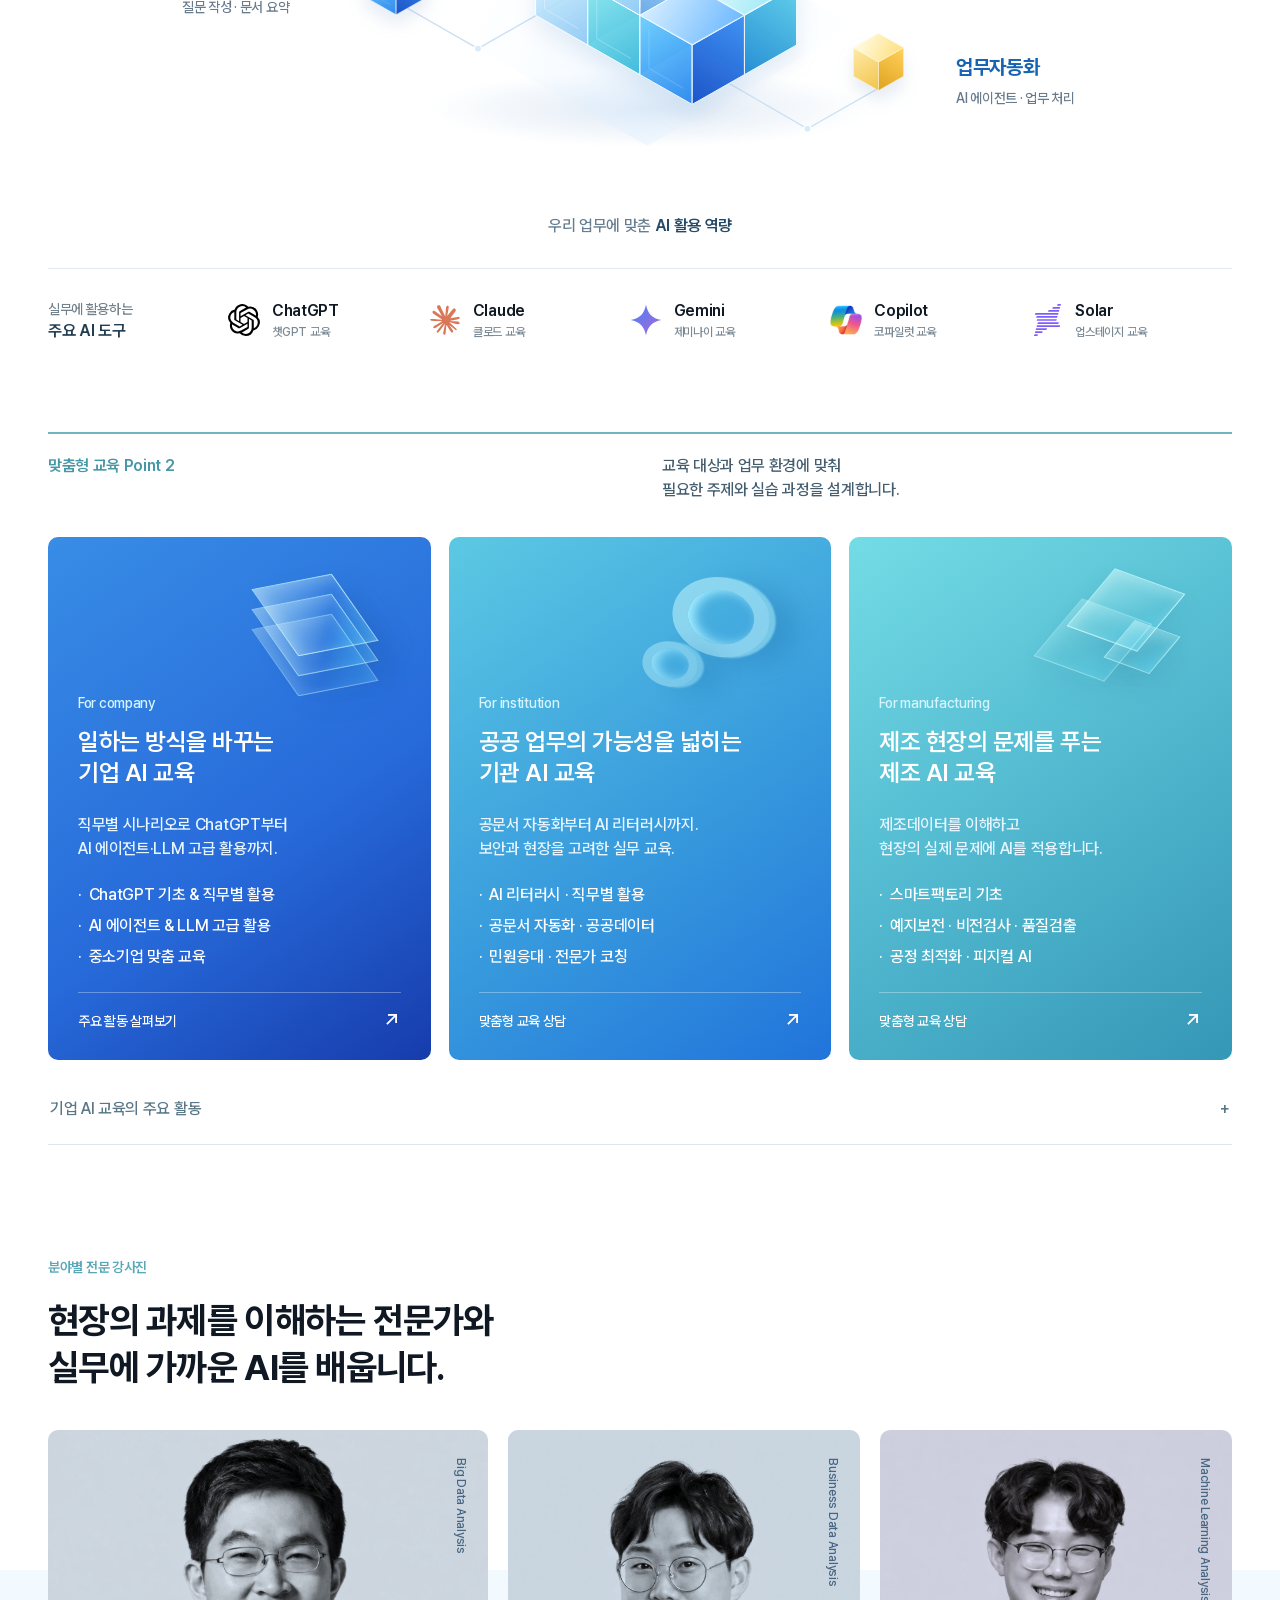
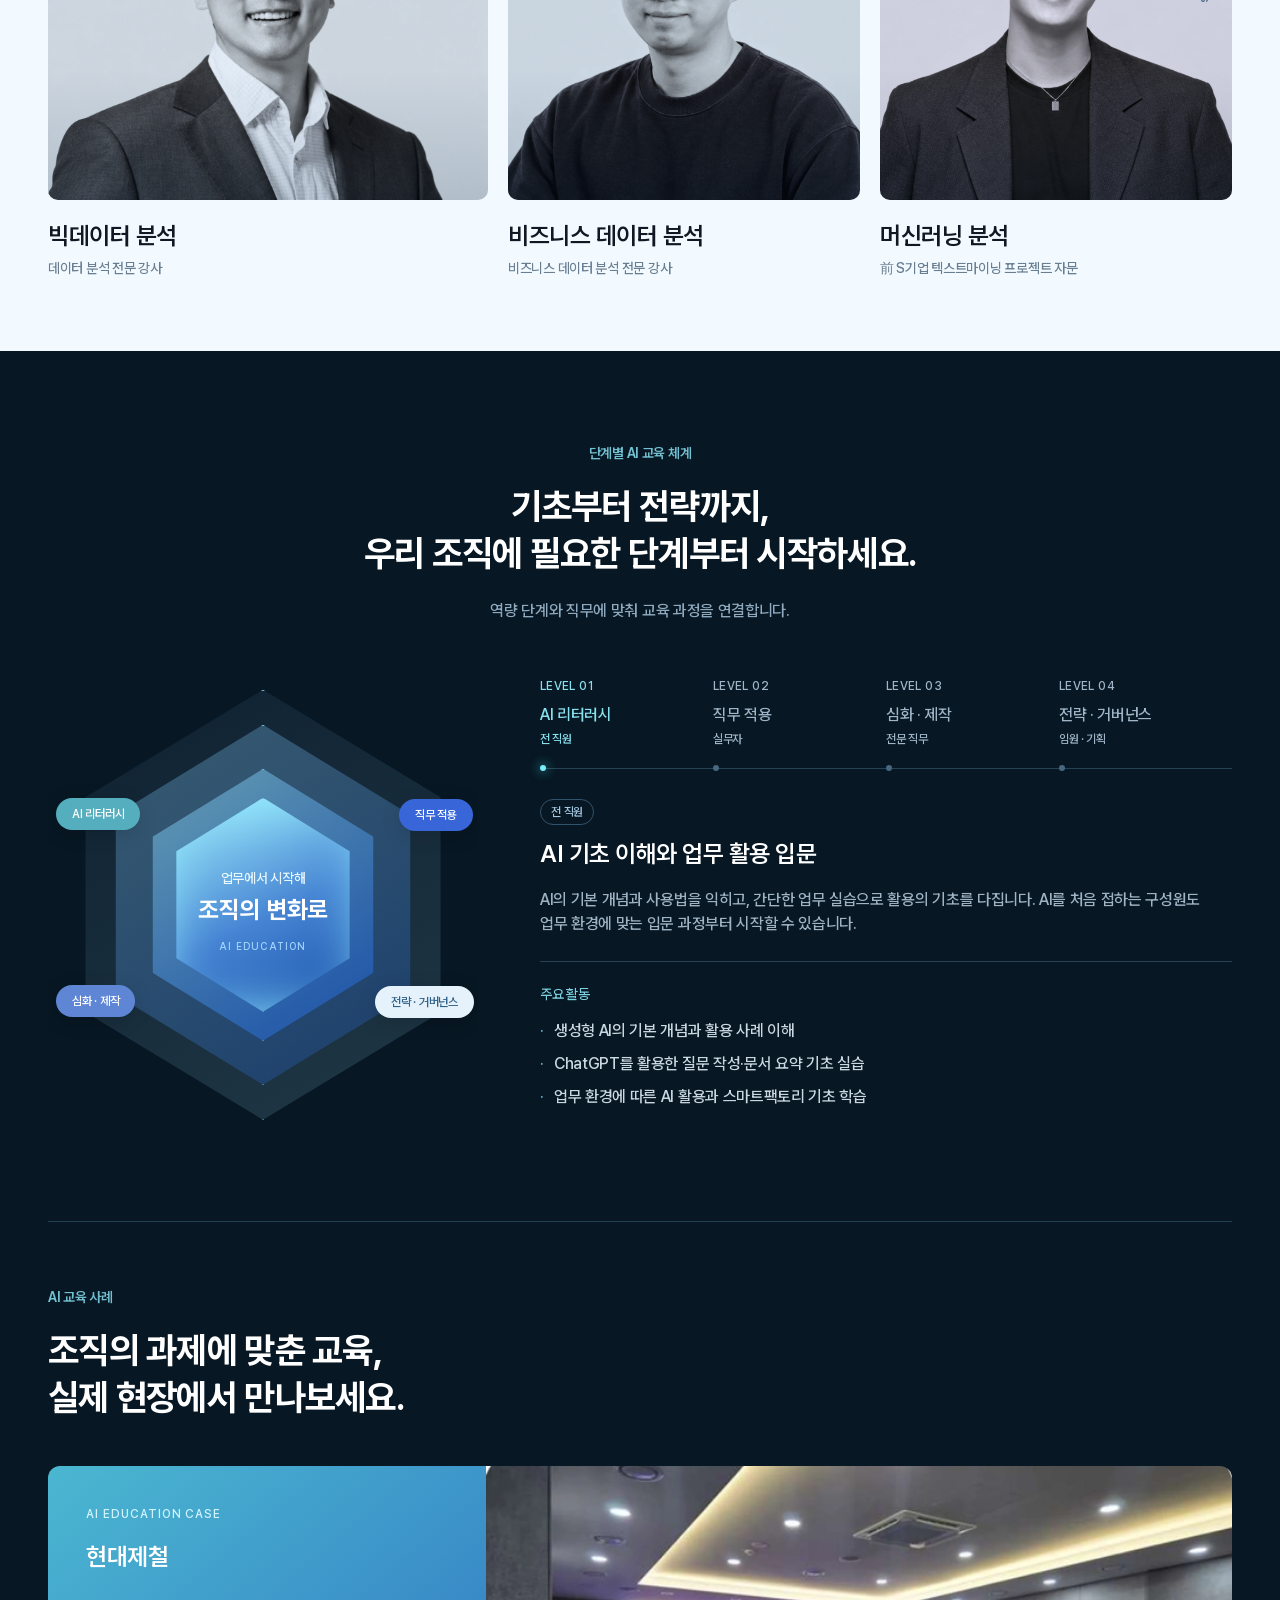
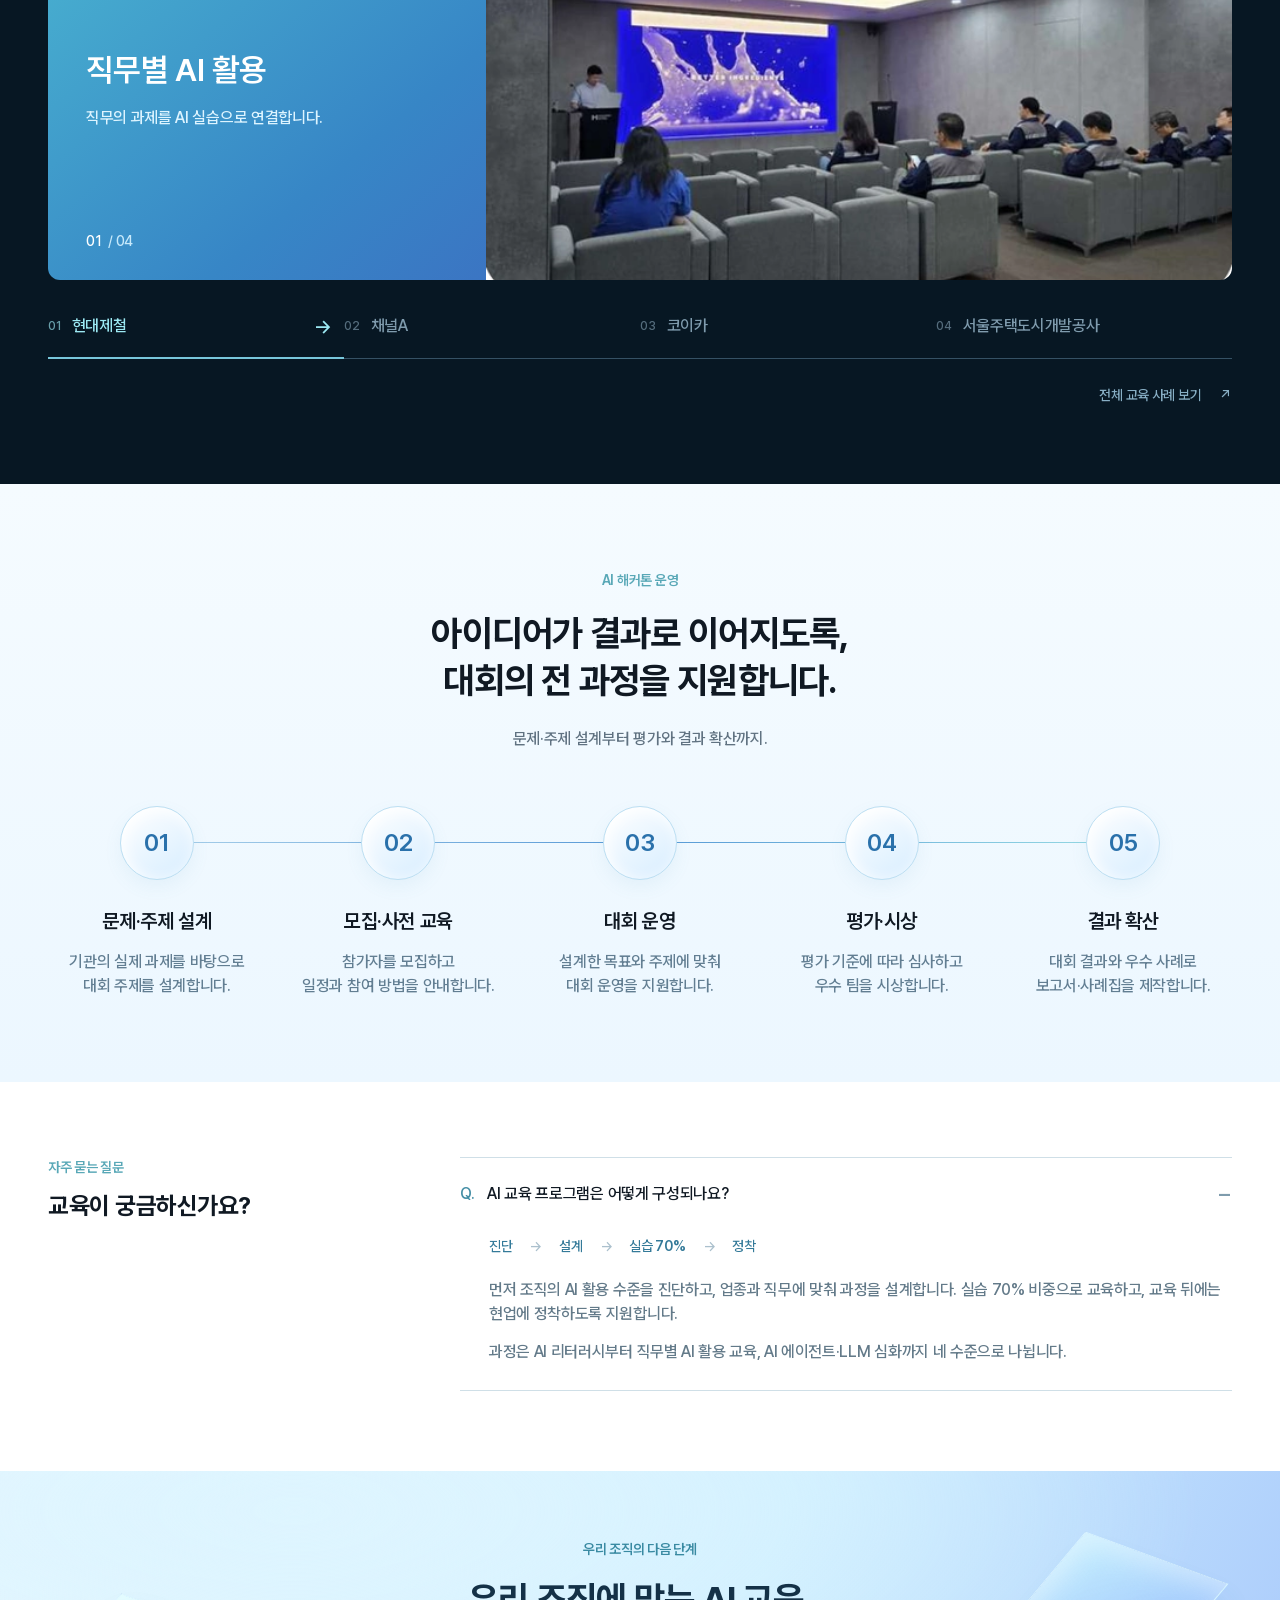
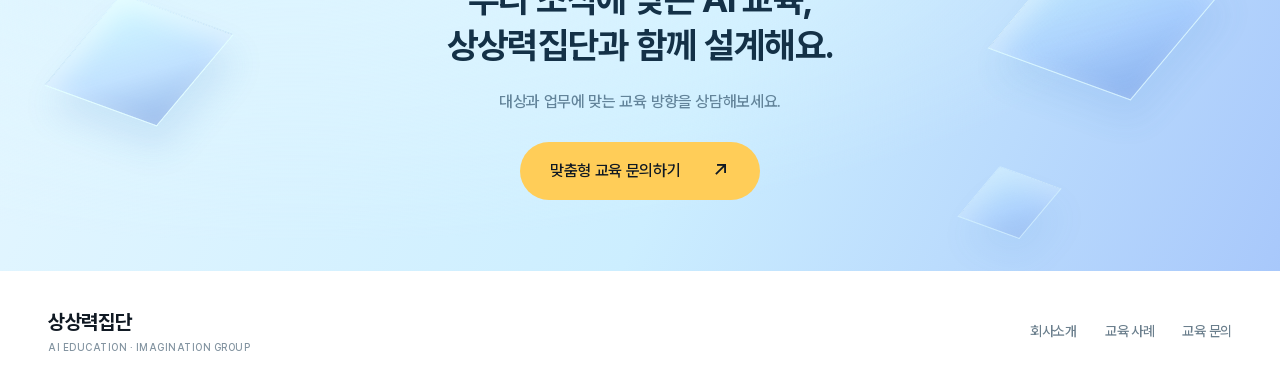
==== commit a60b91b3: "Publish blue prism redesign with clear diagram captions" ====
--- a/index.html
+++ b/index.html
@@ -1,307 +1,27 @@
-<!doctype html>
-<html lang="ko"><head><meta charset="utf-8"><meta name="viewport" content="width=device-width, initial-scale=1"><title>상상력집단 | 기업·공공기관 맞춤형 AI 교육</title><meta name="description" content="AI 리터러시부터 직무별 활용, AI 에이전트·LLM 심화까지. 기업·공공기관에 맞춘 실무 중심 AI 교육을 상상력집단과 함께 설계하세요."><link rel="icon" href="assets/favicon.png"><link rel="canonical" href="https://jaycho97.github.io/sangsang-ai-education/"><script src="site.b2e5923c9065.js" defer></script><link rel="stylesheet" href="styles.db619e6be41d.css"></head><body>
-<header class="site-header"><div class="container header-inner"><a class="wordmark" href="#hero" aria-label="상상력집단 홈">상상력집단<span>IMAGINATION GROUP</span></a><nav class="global-nav" aria-label="주 메뉴"><a href="#education">AI 교육</a><a href="https://imaginationgroup.co.kr/ai-procurement">AI 구매대행</a><a href="https://imaginationgroup.co.kr/ai-capability">AI 역량검증</a><a href="https://imaginationgroup.co.kr/ai-solution">AI 솔루션</a><a href="https://axsupport.co.kr/">AX</a><a href="https://imaginationgroup.co.kr/about">회사소개</a></nav><a class="header-cta" href="#contact">교육 문의 <span>↗</span></a></div></header>
-<main>
-<section class="hero" id="hero"><img class="hero-art" src="assets/hero-sculpture.78c5f5dd5f26.webp" alt="은빛 유리 프리즘을 통과하는 빛"><div class="container hero-inner"><div class="hero-copy"><p class="hero-label">기업·공공기관을 위한 맞춤형 교육</p><h1>우리 업무에 맞춘<br>실무 중심 AI 교육</h1><p class="hero-description">업종과 직무에 맞는 실습으로 AI를 배우고<br>실제 업무에 활용하도록 돕습니다.</p><div class="hero-actions"><a class="btn btn-light" href="#contact">교육 상담하기 <span>↗</span></a><a class="btn btn-outline" href="#curriculum">교육 과정 보기 <span>↓</span></a></div></div><div class="hero-facts"><div><span>교육 대상</span><strong>기업 · 공공기관</strong></div><div><span>교육 방식</span><strong>직무별 실무 중심</strong></div><div><span>교육 범위</span><strong>AI 기초부터 심화까지</strong></div></div></div></section>
-<nav class="section-nav" aria-label="교육 안내"><div class="container"><a href="#education" class="active">AI 교육 소개</a><a href="#instructors">전문 강사진</a><a href="#curriculum">교육 체계도</a><a href="#programs">맞춤형 프로그램</a><a href="#hackathon">해커톤 운영</a><a href="#cases">교육 사례</a><a href="#faq">자주 묻는 질문</a></div></nav>
-<section class="section intro-section" id="education"><div class="container"><div class="intro-top"><div><p class="section-kicker">01 / AI EDUCATION</p><h2 class="section-title">AI 교육,<br>왜 필요할까?</h2></div><div class="intro-copy"><h3>AI 도입의 성과는<br>구성원의 활용 역량에서 시작됩니다.</h3><p>AI를 우리 업무에 맞게 활용하려면 도구에 대한 이해와 실습이 필요합니다.<br>문서 작성부터 데이터 분석, 업무자동화까지 직무별 실습으로<br>실제 과제를 해결하는 힘을 기릅니다.</p></div></div><div class="tool-grid">
-<article class="tool-card"><div class="tool-logo"><img src="assets/tool-chatgpt.svg" alt=""></div><h3>챗GPT 교육</h3><p>ChatGPT · OpenAI</p><span class="tool-index">01</span></article>
-<article class="tool-card"><div class="tool-logo"><img src="assets/tool-claude-mark.svg" alt=""></div><h3>클로드 교육</h3><p>Claude · Anthropic</p><span class="tool-index">02</span></article>
-<article class="tool-card"><div class="tool-logo"><svg viewBox="0 0 48 48" aria-hidden="true"><path d="M24 1C27 15 33 21 47 24C33 27 27 33 24 47C21 33 15 27 1 24C15 21 21 15 24 1Z" fill="currentColor"/></svg></div><h3>제미나이 교육</h3><p>Gemini · Google</p><span class="tool-index">03</span></article>
-<article class="tool-card"><div class="tool-logo"><img src="assets/tool-copilot.webp" alt=""></div><h3>코파일럿 교육</h3><p>Microsoft 365 Copilot</p><span class="tool-index">04</span></article>
-<article class="tool-card"><div class="tool-logo"><img src="assets/tool-upstage-mark.svg" alt=""></div><h3>업스테이지 교육</h3><p>Solar · 문서 AI</p><span class="tool-index">05</span></article>
-</div></div></section>
-<section class="section instructors-section" id="instructors"><div class="container"><div class="section-head"><div><p class="section-kicker">02 / INSTRUCTORS</p><h2 class="section-title">상상력집단과 함께하는<br>분야별 전문 강사진</h2></div><p class="section-lead">데이터 분석부터 머신러닝까지,<br>각 분야의 강사진을 만나보세요.</p></div><div class="instructor-grid">
-<article class="instructor-card"><div class="instructor-photo"><img src="assets/instructor-normalized-1.592c4a264cc8.webp" width="1024" height="1024" alt="빅데이터 분석 강사"></div><div class="instructor-meta"><span>Big Data Analysis</span><h3>빅데이터 분석</h3><p>데이터 분석 전문 강사</p></div></article>
-<article class="instructor-card"><div class="instructor-photo"><img src="assets/instructor-normalized-2.c03315a060b1.webp" width="1024" height="1024" alt="비즈니스 데이터 분석 강사"></div><div class="instructor-meta"><span>Business Data Analysis</span><h3>비즈니스 데이터 분석</h3><p>비즈니스 데이터 분석 전문 강사</p></div></article>
-<article class="instructor-card"><div class="instructor-photo"><img src="assets/instructor-normalized-3.58bb6dfb79a3.webp" width="1024" height="1024" alt="머신러닝 분석 강사"></div><div class="instructor-meta"><span>Machine Learning Analysis</span><h3>머신러닝 분석</h3><p>前 S기업 텍스트마이닝 프로젝트 자문</p></div></article>
-</div></div></section>
-
-<section class="section learning-section" id="curriculum" aria-labelledby="curriculum-title">
-  <div class="container">
-    <header class="section-head">
-      <p class="section-kicker">교육 체계</p>
-      <h2 class="section-title" id="curriculum-title">역량 단계와 직무에 맞춘<br>AI 교육 체계도</h2>
-      <p class="section-lead">AI 리터러시부터 직무 적용, 심화·제작, 전략·거버넌스까지.</p>
-    </header>
-
-    <div class="learning-tabs" role="tablist" aria-label="AI 교육 역량 단계">
-      <button class="learning-tab" id="level-tab-1" type="button" role="tab" aria-selected="true" aria-controls="level-panel-1" tabindex="0">
-        <span class="learning-tab-number">Level. 01</span>
-        <span class="learning-tab-name">AI 리터러시</span>
-      </button>
-      <button class="learning-tab" id="level-tab-2" type="button" role="tab" aria-selected="false" aria-controls="level-panel-2" tabindex="-1">
-        <span class="learning-tab-number">Level. 02</span>
-        <span class="learning-tab-name">직무 적용</span>
-      </button>
-      <button class="learning-tab" id="level-tab-3" type="button" role="tab" aria-selected="false" aria-controls="level-panel-3" tabindex="-1">
-        <span class="learning-tab-number">Level. 03</span>
-        <span class="learning-tab-name">심화 · 제작</span>
-      </button>
-      <button class="learning-tab" id="level-tab-4" type="button" role="tab" aria-selected="false" aria-controls="level-panel-4" tabindex="-1">
-        <span class="learning-tab-number">Level. 04</span>
-        <span class="learning-tab-name">전략 · 거버넌스</span>
-      </button>
-    </div>
-
-    <div class="learning-panels">
-      <article class="learning-panel" id="level-panel-1" role="tabpanel" aria-labelledby="level-tab-1" tabindex="0">
-        <div class="panel-copy">
-          <div class="learning-tags">
-            <span class="learning-tag">AI 리터러시</span>
-            <span class="learning-tag learning-tag-secondary">전 직원</span>
-          </div>
-          <h3>AI 기초 이해와 업무 활용 입문</h3>
-          <p>AI의 기본 개념과 사용법을 익히고, 간단한 업무 실습으로 활용의 기초를 다집니다. AI를 처음 접하는 구성원도 업무 환경에 맞는 입문 과정부터 시작할 수 있습니다.</p>
-        </div>
-        <div class="panel-activities">
-          <h4>주요 활동</h4>
-          <ul class="learning-list">
-            <li>생성형 AI의 기본 개념과 활용 사례 이해</li>
-            <li>ChatGPT를 활용한 질문 작성·문서 요약 기초 실습</li>
-            <li>업무 환경에 따른 AI 활용과 스마트팩토리 기초 학습</li>
-          </ul>
-        </div>
-      </article>
-
-      <article class="learning-panel" id="level-panel-2" role="tabpanel" aria-labelledby="level-tab-2" tabindex="0" hidden>
-        <div class="panel-copy">
-          <div class="learning-tags">
-            <span class="learning-tag">직무 적용</span>
-            <span class="learning-tag learning-tag-secondary">실무자</span>
-          </div>
-          <h3>직무별 업무에 AI 활용하기</h3>
-          <p>문서 작성부터 데이터 분석, 업무자동화까지. 직무와 업종에 맞는 실제 업무 시나리오로 실습합니다.</p>
-        </div>
-        <div class="panel-activities">
-          <h4>주요 과정</h4>
-          <ul class="learning-list learning-list-columns">
-            <li>챗GPT 마스터 교육</li>
-            <li>업무자동화 AI 활용</li>
-            <li>VBA(엑셀) AI 활용</li>
-            <li>PPT AI 활용 (캔바·감마)</li>
-            <li>챗GPT 엑셀 데이터 분석</li>
-            <li>경쟁사 정밀분석 AI</li>
-            <li>중간관리자 AI 리더십</li>
-            <li>공문서 AI 자동화</li>
-            <li>예지보전 (고장 예측)</li>
-            <li>비전검사·품질검출</li>
-          </ul>
-        </div>
-      </article>
-
-      <article class="learning-panel" id="level-panel-3" role="tabpanel" aria-labelledby="level-tab-3" tabindex="0" hidden>
-        <div class="panel-copy">
-          <div class="learning-tags">
-            <span class="learning-tag">심화 · 제작</span>
-            <span class="learning-tag learning-tag-secondary">전문 직무</span>
-          </div>
-          <h3>AI 전문 활용과 제작 역량 심화</h3>
-          <p>AI 에이전트·LLM 고급 활용부터 전문 콘텐츠 제작까지. 전문 직무에 맞는 심화 과정을 선택합니다.</p>
-        </div>
-        <div class="panel-activities">
-          <h4>주요 과정</h4>
-          <ul class="learning-list learning-list-columns">
-            <li>LLM 활용 고급화</li>
-            <li>비용절감 AI 해결사</li>
-            <li>AI 크리에이티브 워크샵</li>
-            <li>생성형 이미지·영상 전문</li>
-            <li>공공데이터 분석 AI</li>
-            <li>맞춤형 VOD 제작</li>
-            <li>실시간 AI 전문가 코칭</li>
-            <li>민원응대 AI 전문</li>
-            <li>피지컬 AI</li>
-            <li>공정 최적화</li>
-          </ul>
-        </div>
-      </article>
-
-      <article class="learning-panel" id="level-panel-4" role="tabpanel" aria-labelledby="level-tab-4" tabindex="0" hidden>
-        <div class="panel-copy">
-          <div class="learning-tags">
-            <span class="learning-tag">전략 · 거버넌스</span>
-            <span class="learning-tag learning-tag-secondary">임원 · 기획</span>
-          </div>
-          <h3>조직의 AI 전략과 거버넌스 설계</h3>
-          <p>경영진의 AI 전략부터 조직의 도입 방향까지. AX 전환을 다루는 임원·기획 과정을 운영합니다.</p>
-        </div>
-        <div class="panel-activities">
-          <h4>주요 과정</h4>
-          <ul class="learning-list learning-list-columns">
-            <li>경영진 AI 전략 워크샵</li>
-            <li>AI 윤리경영 가이드라인</li>
-            <li>AI 도입 전사과정 (40h)</li>
-            <li>인공지능기본법 교육</li>
-          </ul>
-        </div>
-      </article>
-    </div>
-  </div>
-</section>
-
-<section class="section programs-section" id="programs" aria-labelledby="programs-title">
-  <div class="container">
-    <header class="section-head">
-      <p class="section-kicker">대상별 교육</p>
-      <h2 class="section-title" id="programs-title">대상에 맞는 교육을<br>선택하세요</h2>
-    </header>
-
-    <div class="program-grid">
-      <article class="program-card" aria-labelledby="company-program-title">
-        <p class="program-label">For company</p>
-        <h3 id="company-program-title">기업 AI 교육</h3>
-        <p class="program-description">임직원의 일하는 방식을 바꾸는 실무 중심 교육. 직무별 시나리오로 ChatGPT부터 AI 에이전트·LLM 고급 활용까지.</p>
-        <a class="program-link" href="#company-program-details">주요 활동 보기 <span aria-hidden="true">↘</span></a>
-      </article>
-      <article class="program-card" aria-labelledby="institution-program-title">
-        <p class="program-label">For institution</p>
-        <h3 id="institution-program-title">기관 AI 교육</h3>
-        <p class="program-description">공무원 교육·공공기관 연수에 맞춘 AI 교육. 공문서 자동화부터 AI 리터러시, 전문가 파견 운영까지 보안과 현장을 함께 고려합니다.</p>
-        <div class="program-courses">
-          <h4>교육 분야</h4>
-          <ul>
-            <li>AI 리터러시 및 직무별 활용 교육</li>
-            <li>공문서 AI 자동화·공공데이터 분석</li>
-            <li>민원응대 AI 전문·AI 전문가 코칭</li>
-          </ul>
-        </div>
-      </article>
-      <article class="program-card" aria-labelledby="manufacturing-program-title">
-        <p class="program-label">For manufacturing</p>
-        <h3 id="manufacturing-program-title">제조 AI 교육</h3>
-        <p class="program-description">제조 현장의 데이터로 문제를 푸는 교육. 스마트팩토리 기초부터 예지보전·비전검사·공정최적화·피지컬 AI까지.</p>
-        <div class="program-courses">
-          <h4>교육 분야</h4>
-          <ul>
-            <li>스마트팩토리 기초</li>
-            <li>예지보전·비전검사·품질검출</li>
-            <li>공정 최적화·피지컬 AI</li>
-          </ul>
-        </div>
-      </article>
-    </div>
-
-    <div class="program-detail" id="company-program-details" aria-labelledby="company-program-details-title">
-      <header class="program-detail-head">
-        <p class="program-label">기업 AI 교육</p>
-        <h3 id="company-program-details-title">주요 활동</h3>
-      </header>
-      <div class="activity-grid">
-        <section class="activity-group" aria-labelledby="company-activity-basics">
-          <h4 id="company-activity-basics">ChatGPT 기초 &amp; 직무별 활용</h4>
-          <ul>
-            <li>챗GPT 기본 교육으로 생성형 AI의 개념과 사용법 학습</li>
-            <li>챗GPT 마스터 과정으로 직무별 업무 활용 심화</li>
-          </ul>
-        </section>
-        <section class="activity-group" aria-labelledby="company-activity-advanced">
-          <h4 id="company-activity-advanced">AI 에이전트 &amp; LLM 고급 활용</h4>
-          <ul>
-            <li>AI 에이전트를 활용한 업무 처리 흐름과 적용 방법 실습</li>
-            <li>LLM 고급화 교육을 통한 조직별 AI 활용 역량 강화</li>
-          </ul>
-        </section>
-        <section class="activity-group" aria-labelledby="company-activity-custom">
-          <h4 id="company-activity-custom">중소기업 맞춤 교육</h4>
-          <ul>
-            <li>조직의 규모와 구성원의 수준을 고려한 교육 설계</li>
-            <li>실제 업무 시나리오를 활용한 현업 중심 실습</li>
-          </ul>
-        </section>
-      </div>
-    </div>
-  </div>
-</section>
-
-<section class="section process-section" id="hackathon"><div class="container"><div class="section-head"><div><p class="section-kicker">05 / HACKATHON</p><h2 class="section-title">해커톤 운영 5단계</h2></div><p class="section-lead">설계부터 결과 확산까지,<br>대회의 전 과정을 지원합니다.</p></div><ol class="process-grid">
-<li><span class="process-number">01</span><h3>문제 · 주제 설계</h3><p>기관의 실제 과제를 바탕으로<br>대회 주제를 설계합니다.</p></li>
-<li><span class="process-number">02</span><h3>모집 · 사전 교육</h3><p>참가자를 모집하고<br>일정과 참여 방법을 안내합니다.</p></li>
-<li><span class="process-number">03</span><h3>대회 운영</h3><p>설계한 목표와 주제에 맞춰<br>대회 운영을 지원합니다.</p></li>
-<li><span class="process-number">04</span><h3>평가 · 시상</h3><p>평가 기준에 따라 심사하고<br>우수 팀을 시상합니다.</p></li>
-<li><span class="process-number">05</span><h3>결과 확산</h3><p>대회 결과와 우수 사례로<br>보고서·사례집을 제작합니다.</p></li>
-</ol></div></section>
-
-
-
-<section class="section end-cases" id="cases" aria-labelledby="cases-title">
-  <div class="container">
-    <header class="section-head end-cases-head">
-      <div>
-        <p class="section-kicker">AI 교육 사례</p>
-        <h2 class="section-title" id="cases-title">함께한 현장</h2>
-      </div>
-      <a class="end-text-link" href="https://imaginationgroup.co.kr/ai-education/cases" target="_blank" rel="noopener">전체 사례 보기 <span aria-hidden="true">↗</span></a>
-    </header>
-    <div class="end-case-grid">
-      <article class="end-case-card">
-        <img src="assets/case-1.webp" width="636" height="384" alt="현대제철 AI 교육 현장">
-        <div class="end-case-copy">
-          <p class="end-case-company">현대제철</p>
-          <h3>직무별 AI 활용</h3>
-        </div>
-      </article>
-      <article class="end-case-card">
-        <img src="assets/case-2.webp" width="636" height="384" alt="채널A 강의실에서 진행되는 AI 교육">
-        <div class="end-case-copy">
-          <p class="end-case-company">채널A</p>
-          <h3>이미지·음성 제작</h3>
-        </div>
-      </article>
-      <article class="end-case-card">
-        <img src="assets/case-3.webp" width="636" height="384" alt="코이카 단계별 AI 실습 교육 현장">
-        <div class="end-case-copy">
-          <p class="end-case-company">코이카</p>
-          <h3>수준별 AI 교육</h3>
-        </div>
-      </article>
-      <article class="end-case-card">
-        <img src="assets/case-4.webp" width="636" height="384" alt="서울주택도시개발공사 AI 해커톤 참가자 단체 사진">
-        <div class="end-case-copy">
-          <p class="end-case-company">서울주택도시개발공사</p>
-          <h3>임직원 AI 해커톤</h3>
-        </div>
-      </article>
-    </div>
-  </div>
-</section>
-
-<section class="section end-faq" id="faq" aria-labelledby="faq-title">
-  <div class="container end-faq-layout">
-    <header class="section-head">
-      <p class="section-kicker">FAQ</p>
-      <h2 class="section-title" id="faq-title">자주 묻는 질문</h2>
-    </header>
-    <div class="end-faq-list">
-      <details class="end-faq-item" open>
-        <summary><span>AI 교육 프로그램은 어떻게 구성되나요?</span><span class="end-faq-indicator" aria-hidden="true"></span></summary>
-        <div class="end-faq-answer">
-          <p>진단 · 설계 · 실습 · 정착 네 단계로 진행합니다. 먼저 조직의 AI 활용 수준을 진단하고, 업종과 직무에 맞춰 과정을 설계한 뒤, 실습 70% 비중으로 교육하고, 교육 뒤에는 현업에 정착하도록 지원합니다.</p>
-          <p>과정은 AI 리터러시부터 직무별 AI 활용 교육, AI 에이전트·LLM 심화까지 네 수준으로 나뉩니다.</p>
-        </div>
-      </details>
-    </div>
-  </div>
-</section>
-
-<section class="section end-contact" id="contact" aria-labelledby="contact-title">
-  <div class="container end-contact-inner">
-    <div class="end-contact-copy">
-      <p class="section-kicker">교육 상담</p>
-      <h2 id="contact-title">우리 조직에 맞는 AI 교육,<br>함께 설계해요.</h2>
-      <p class="end-contact-description">대상과 업무에 맞는 교육 방향을 상담해보세요.</p>
-    </div>
-    <a class="btn btn-light end-contact-button" href="https://imaginationgroup.co.kr/contact/education" target="_blank" rel="noopener">교육 상담하기 <span aria-hidden="true">↗</span></a>
-  </div>
-</section>
-
-</main><footer class="end-footer">
-  <div class="container end-footer-inner">
-    <a class="end-footer-brand" href="#hero">상상력집단</a>
-    <nav class="end-footer-nav" aria-label="하단 메뉴">
-      <a href="https://imaginationgroup.co.kr/contact/education" target="_blank" rel="noopener">교육 제안</a>
-      <a href="https://imaginationgroup.co.kr/about" target="_blank" rel="noopener">회사 소개</a>
-    </nav>
-  </div>
-</footer>
-
-</body></html>+<!doctype html><html lang="ko"><head><meta charset="utf-8"><meta name="viewport" content="width=device-width,initial-scale=1"><title>상상력집단 | 기업·공공기관 맞춤형 AI 교육</title><link rel="icon" href="assets/favicon.png"><meta name="description" content="AI 리터러시부터 직무별 활용, AI 에이전트·LLM 심화까지. 기업·공공기관에 맞춘 실무 중심 AI 교육을 상상력집단과 함께 설계하세요."><link rel="canonical" href="https://jaycho97.github.io/sangsang-ai-education/"><link rel="stylesheet" href="style.38d468a7caf3.css"><script src="site.10170fcea66b.js" defer></script></head><body>
+<header class="site-header"><div class="container header-inner"><a class="wordmark" href="#hero" aria-label="상상력집단 홈">상상력집단<span>IMAGINATION GROUP</span></a><nav class="global-nav" aria-label="주 메뉴"><a href="#education">AI 교육</a><a href="https://imaginationgroup.co.kr/ai-procurement">AI 구매대행</a><a href="https://imaginationgroup.co.kr/ai-capability">AI 역량검증</a><a href="https://imaginationgroup.co.kr/ai-solution">AI 솔루션</a><a href="https://axsupport.co.kr/">AX</a><a href="https://imaginationgroup.co.kr/about">회사소개</a></nav><a class="header-cta" href="#contact">교육 문의 <span>↗</span></a></div></header><main><section class="hero" id="hero"><img class="hero-art" src="assets/hero-blue-prism.98549de98273.webp" alt="푸른 반사광을 만드는 유리 프리즘"><div class="container hero-inner"><div class="hero-copy"><p class="hero-label">상상력집단 맞춤형 AI 교육</p><h1>우리 업무에 맞춘<br>실무 중심 AI 교육</h1><p class="hero-description">업종과 직무에 맞는 실습으로 AI를 배우고<br>실제 업무에 활용하도록 돕습니다.</p><div class="hero-actions"><a class="btn btn-light" href="#curriculum">교육 과정 보기 <span>↓</span></a><a class="btn btn-yellow" href="#contact">맞춤형 교육 문의하기 <span>↗</span></a></div></div><div class="hero-facts"><div><span>교육 대상</span><strong>기업 · 공공기관</strong></div><div><span>교육 방식</span><strong>직무별 실무 중심</strong></div><div><span>교육 범위</span><strong>AI 기초부터 심화까지</strong></div></div></div></section>
+<section class="client-band"><div class="container"><p>다양한 조직의 업무 현장과 함께합니다</p><div class="client-wordmarks"><strong>HYUNDAI STEEL <small>현대제철</small></strong><strong class="channel">CHANNEL <b>A</b></strong><strong class="koica">KOICA <small>코이카</small></strong><strong class="sh">SH <small>서울주택도시개발공사</small></strong></div></div></section>
+<section class="education section" id="education"><div class="container">
+<header class="center-heading"><p class="eyebrow">업무에 맞춘 AI 교육</p><h2>AI 도입의 성과는<br>구성원의 활용 역량에서 시작됩니다.</h2></header>
+<div class="point-line"><strong>맞춤형 교육 Point 1</strong><p>도구에 대한 이해에서 실제 업무 적용까지.<br>직무별 실습으로 우리 조직의 과제를 해결하는 힘을 기릅니다.</p></div>
+<div class="cube-scene"><img src="assets/education-cubes.svg" alt="문서 작성, 데이터 분석, 업무자동화를 연결하는 모듈형 교육 그래픽"><div class="cube-label document"><b>문서 작성</b><span>질문 작성 · 문서 요약</span></div><div class="cube-label analysis"><b>데이터 분석</b><span>엑셀 · 공공데이터</span></div><div class="cube-label automation"><b>업무자동화</b><span>AI 에이전트 · 업무 처리</span></div></div>
+<p class="cube-caption">우리 업무에 맞춘 <strong>AI 활용 역량</strong></p>
+<div class="tool-strip"><div class="tool-strip-label">실무에 활용하는<br><b>주요 AI 도구</b></div><div class="tool"><img src="assets/tool-chatgpt.svg" alt=""><div><strong>ChatGPT</strong><span>챗GPT 교육</span></div></div><div class="tool"><img src="assets/tool-claude-mark.svg" alt=""><div><strong>Claude</strong><span>클로드 교육</span></div></div><div class="tool"><svg viewBox="0 0 48 48" aria-hidden="true"><defs><linearGradient id="gemini" x2="1" y2="1"><stop stop-color="#4585f5"/><stop offset="1" stop-color="#ab63dc"/></linearGradient></defs><path fill="url(#gemini)" d="M24 1C27 15 33 21 47 24C33 27 27 33 24 47C21 33 15 27 1 24C15 21 21 15 24 1Z"/></svg><div><strong>Gemini</strong><span>제미나이 교육</span></div></div><div class="tool"><img src="assets/tool-copilot.webp" alt=""><div><strong>Copilot</strong><span>코파일럿 교육</span></div></div><div class="tool"><img src="assets/tool-upstage-mark.svg" alt=""><div><strong>Solar</strong><span>업스테이지 교육</span></div></div></div>
+</div></section>
+<section class="program-section section" id="programs"><div class="container"><div class="point-line"><strong>맞춤형 교육 Point 2</strong><p>교육 대상과 업무 환경에 맞춰<br>필요한 주제와 실습 과정을 설계합니다.</p></div>
+<div class="program-grid">
+<article class="program program-company"><div class="program-art art-company" aria-hidden="true"><i></i><i></i><i></i></div><span class="program-en">For company</span><h2>일하는 방식을 바꾸는<br>기업 AI 교육</h2><p>직무별 시나리오로 ChatGPT부터<br>AI 에이전트·LLM 고급 활용까지.</p><ul><li>ChatGPT 기초 &amp; 직무별 활용</li><li>AI 에이전트 &amp; LLM 고급 활용</li><li>중소기업 맞춤 교육</li></ul><a href="#company-details">주요 활동 살펴보기 <span>↗</span></a></article>
+<article class="program program-public"><div class="program-art art-public" aria-hidden="true"><i></i><i></i><i></i></div><span class="program-en">For institution</span><h2>공공 업무의 가능성을 넓히는<br>기관 AI 교육</h2><p>공문서 자동화부터 AI 리터러시까지.<br>보안과 현장을 고려한 실무 교육.</p><ul><li>AI 리터러시 · 직무별 활용</li><li>공문서 자동화 · 공공데이터</li><li>민원응대 · 전문가 코칭</li></ul><a href="#contact">맞춤형 교육 상담 <span>↗</span></a></article>
+<article class="program program-factory"><div class="program-art art-factory" aria-hidden="true"><i></i><i></i><i></i></div><span class="program-en">For manufacturing</span><h2>제조 현장의 문제를 푸는<br>제조 AI 교육</h2><p>제조데이터를 이해하고<br>현장의 실제 문제에 AI를 적용합니다.</p><ul><li>스마트팩토리 기초</li><li>예지보전 · 비전검사 · 품질검출</li><li>공정 최적화 · 피지컬 AI</li></ul><a href="#contact">맞춤형 교육 상담 <span>↗</span></a></article>
+</div>
+<details class="company-details" id="company-details"><summary><span>기업 AI 교육의 주요 활동</span><span class="plus">+</span></summary><div class="company-details-grid"><div><h3>ChatGPT 기초 &amp; 직무별 활용</h3><p>챗GPT 기본 교육으로 생성형 AI의 개념과 사용법을 학습하고, 마스터 과정으로 직무별 업무 활용을 심화합니다.</p></div><div><h3>AI 에이전트 &amp; LLM 고급 활용</h3><p>AI 에이전트의 업무 처리 흐름을 실습하고, LLM 고급화 교육으로 조직별 AI 활용 역량을 강화합니다.</p></div><div><h3>중소기업 맞춤 교육</h3><p>조직 규모와 구성원 수준을 고려해 교육을 설계하고, 실제 업무 시나리오로 현업 중심 실습을 진행합니다.</p></div></div></details>
+</div></section>
+<section class="expert-section section" id="instructors"><div class="container"><header class="left-heading"><p class="eyebrow">분야별 전문 강사진</p><h2>현장의 과제를 이해하는 전문가와<br>실무에 가까운 AI를 배웁니다.</h2></header><div class="expert-grid"><article class="expert expert-1"><div class="expert-photo"><img src="assets/instructor-normalized-1.592c4a264cc8.webp" alt="빅데이터 분석 강사"><span class="expert-specialty">Big Data Analysis</span></div><div class="expert-meta"><h3>빅데이터 분석</h3><p>데이터 분석 전문 강사</p></div></article><article class="expert expert-2"><div class="expert-photo"><img src="assets/instructor-normalized-2.c03315a060b1.webp" alt="비즈니스 데이터 분석 강사"><span class="expert-specialty">Business Data Analysis</span></div><div class="expert-meta"><h3>비즈니스 데이터 분석</h3><p>비즈니스 데이터 분석 전문 강사</p></div></article><article class="expert expert-3"><div class="expert-photo"><img src="assets/instructor-normalized-3.58bb6dfb79a3.webp" alt="머신러닝 분석 강사"><span class="expert-specialty">Machine Learning Analysis</span></div><div class="expert-meta"><h3>머신러닝 분석</h3><p>前 S기업 텍스트마이닝 프로젝트 자문</p></div></article></div></div></section>
+<section class="dark-section section" id="curriculum"><div class="container"><header class="center-heading"><p class="eyebrow">단계별 AI 교육 체계</p><h2>기초부터 전략까지,<br>우리 조직에 필요한 단계부터 시작하세요.</h2><p class="subcopy">역량 단계와 직무에 맞춰 교육 과정을 연결합니다.</p></header>
+<div class="curriculum-body"><div class="curriculum-visual" aria-hidden="true"><div class="hex hex-outer"></div><div class="hex hex-mid"></div><div class="hex hex-inner"></div><div class="hex hex-core"></div><div class="hex-title"><span>업무에서 시작해</span><strong>조직의 변화로</strong><small>AI EDUCATION</small></div><span class="orbit-tag orbit-one">AI 리터러시</span><span class="orbit-tag orbit-two">직무 적용</span><span class="orbit-tag orbit-three">심화 · 제작</span><span class="orbit-tag orbit-four">전략 · 거버넌스</span></div><div class="curriculum-content"><div class="stages" role="tablist" aria-label="교육 단계"><button role="tab" id="stage-1" aria-controls="content-1" aria-selected="true" tabindex="0" class="stage"><span>LEVEL 01</span><strong>AI 리터러시</strong><small>전 직원</small></button><button role="tab" id="stage-2" aria-controls="content-2" aria-selected="false" tabindex="-1" class="stage"><span>LEVEL 02</span><strong>직무 적용</strong><small>실무자</small></button><button role="tab" id="stage-3" aria-controls="content-3" aria-selected="false" tabindex="-1" class="stage"><span>LEVEL 03</span><strong>심화 · 제작</strong><small>전문 직무</small></button><button role="tab" id="stage-4" aria-controls="content-4" aria-selected="false" tabindex="-1" class="stage"><span>LEVEL 04</span><strong>전략 · 거버넌스</strong><small>임원 · 기획</small></button></div><div class="course-panels"><article role="tabpanel" id="content-1" aria-labelledby="stage-1" class="course-panel" ><span class="course-audience">전 직원</span><h3>AI 기초 이해와 업무 활용 입문</h3><p>AI의 기본 개념과 사용법을 익히고, 간단한 업무 실습으로 활용의 기초를 다집니다. AI를 처음 접하는 구성원도 업무 환경에 맞는 입문 과정부터 시작할 수 있습니다.</p><div class="course-list"><h4>주요 활동</h4><ul class=""><li>생성형 AI의 기본 개념과 활용 사례 이해</li><li>ChatGPT를 활용한 질문 작성·문서 요약 기초 실습</li><li>업무 환경에 따른 AI 활용과 스마트팩토리 기초 학습</li></ul></div></article><article role="tabpanel" id="content-2" aria-labelledby="stage-2" class="course-panel" hidden><span class="course-audience">실무자</span><h3>직무별 업무에 AI 활용하기</h3><p>문서 작성부터 데이터 분석, 업무자동화까지. 직무와 업종에 맞는 실제 업무 시나리오로 실습합니다.</p><div class="course-list"><h4>주요 과정</h4><ul class="two-cols"><li>챗GPT 마스터 교육</li><li>업무자동화 AI 활용</li><li>VBA(엑셀) AI 활용</li><li>PPT AI 활용 (캔바·감마)</li><li>챗GPT 엑셀 데이터 분석</li><li>경쟁사 정밀분석 AI</li><li>중간관리자 AI 리더십</li><li>공문서 AI 자동화</li><li>예지보전 (고장 예측)</li><li>비전검사·품질검출</li></ul></div></article><article role="tabpanel" id="content-3" aria-labelledby="stage-3" class="course-panel" hidden><span class="course-audience">전문 직무</span><h3>AI 전문 활용과 제작 역량 심화</h3><p>AI 에이전트·LLM 고급 활용부터 전문 콘텐츠 제작까지. 전문 직무에 맞는 심화 과정을 선택합니다.</p><div class="course-list"><h4>주요 과정</h4><ul class="two-cols"><li>LLM 활용 고급화</li><li>비용절감 AI 해결사</li><li>AI 크리에이티브 워크샵</li><li>생성형 이미지·영상 전문</li><li>공공데이터 분석 AI</li><li>맞춤형 VOD 제작</li><li>실시간 AI 전문가 코칭</li><li>민원응대 AI 전문</li><li>피지컬 AI</li><li>공정 최적화</li></ul></div></article><article role="tabpanel" id="content-4" aria-labelledby="stage-4" class="course-panel" hidden><span class="course-audience">임원 · 기획</span><h3>조직의 AI 전략과 거버넌스 설계</h3><p>경영진의 AI 전략부터 조직의 도입 방향까지. AX 전환을 다루는 임원·기획 과정을 운영합니다.</p><div class="course-list"><h4>주요 과정</h4><ul class=""><li>경영진 AI 전략 워크샵</li><li>AI 윤리경영 가이드라인</li><li>AI 도입 전사과정 (40h)</li><li>인공지능기본법 교육</li></ul></div></article></div></div></div>
+</div></section>
+<section class="cases-section section" id="cases"><div class="container"><header class="left-heading"><p class="eyebrow">AI 교육 사례</p><h2>조직의 과제에 맞춘 교육,<br>실제 현장에서 만나보세요.</h2></header><div class="case-features"><article class="case-feature case-color-1" role="tabpanel" id="case-1" aria-labelledby="case-tab-1" ><div class="case-story"><span class="case-category">AI EDUCATION CASE</span><p class="case-company">현대제철</p><h3>직무별 AI 활용</h3><p>직무의 과제를 AI 실습으로 연결합니다.</p><span class="case-page">01 <i>/ 04</i></span></div><img src="assets/case-1.webp" alt="현대제철 직무별 AI 활용 교육 현장"></article><article class="case-feature case-color-2" role="tabpanel" id="case-2" aria-labelledby="case-tab-2" hidden><div class="case-story"><span class="case-category">AI EDUCATION CASE</span><p class="case-company">채널A</p><h3>이미지·음성 제작</h3><p>콘텐츠 제작에 생성형 AI를 활용합니다.</p><span class="case-page">02 <i>/ 04</i></span></div><img src="assets/case-2.webp" alt="채널A 이미지·음성 제작 교육 현장"></article><article class="case-feature case-color-3" role="tabpanel" id="case-3" aria-labelledby="case-tab-3" hidden><div class="case-story"><span class="case-category">AI EDUCATION CASE</span><p class="case-company">코이카</p><h3>수준별 AI 교육</h3><p>구성원의 수준에 맞춰 교육을 설계합니다.</p><span class="case-page">03 <i>/ 04</i></span></div><img src="assets/case-3.webp" alt="코이카 수준별 AI 교육 교육 현장"></article><article class="case-feature case-color-4" role="tabpanel" id="case-4" aria-labelledby="case-tab-4" hidden><div class="case-story"><span class="case-category">AI EDUCATION CASE</span><p class="case-company">서울주택도시개발공사</p><h3>임직원 AI 해커톤</h3><p>실제 업무의 아이디어를 함께 구체화합니다.</p><span class="case-page">04 <i>/ 04</i></span></div><img src="assets/case-4.webp" alt="서울주택도시개발공사 임직원 AI 해커톤 교육 현장"></article></div><div class="case-tabs" role="tablist" aria-label="교육 사례 선택"><button class="case-tab" role="tab" id="case-tab-1" aria-controls="case-1" aria-selected="true" tabindex="0"><span>01</span>현대제철<b>→</b></button><button class="case-tab" role="tab" id="case-tab-2" aria-controls="case-2" aria-selected="false" tabindex="-1"><span>02</span>채널A<b>→</b></button><button class="case-tab" role="tab" id="case-tab-3" aria-controls="case-3" aria-selected="false" tabindex="-1"><span>03</span>코이카<b>→</b></button><button class="case-tab" role="tab" id="case-tab-4" aria-controls="case-4" aria-selected="false" tabindex="-1"><span>04</span>서울주택도시개발공사<b>→</b></button></div><div class="case-more"><a href="https://imaginationgroup.co.kr/ai-education/cases">전체 교육 사례 보기 <span>↗</span></a></div></div></section>
+<section class="process-section section" id="hackathon"><div class="container"><header class="center-heading"><p class="eyebrow">AI 해커톤 운영</p><h2>아이디어가 결과로 이어지도록,<br>대회의 전 과정을 지원합니다.</h2><p class="subcopy">문제·주제 설계부터 평가와 결과 확산까지.</p></header><ol class="process-track"><li><span class="process-orb">01</span><h3>문제·주제 설계</h3><p>기관의 실제 과제를 바탕으로<br>대회 주제를 설계합니다.</p></li><li><span class="process-orb">02</span><h3>모집·사전 교육</h3><p>참가자를 모집하고<br>일정과 참여 방법을 안내합니다.</p></li><li><span class="process-orb">03</span><h3>대회 운영</h3><p>설계한 목표와 주제에 맞춰<br>대회 운영을 지원합니다.</p></li><li><span class="process-orb">04</span><h3>평가·시상</h3><p>평가 기준에 따라 심사하고<br>우수 팀을 시상합니다.</p></li><li><span class="process-orb">05</span><h3>결과 확산</h3><p>대회 결과와 우수 사례로<br>보고서·사례집을 제작합니다.</p></li></ol></div></section>
+<section class="faq-section section" id="faq"><div class="container faq-layout"><header class="left-heading"><p class="eyebrow">자주 묻는 질문</p><h2>교육이 궁금하신가요?</h2></header><div class="faq-content"><details open><summary><span>Q.</span> AI 교육 프로그램은 어떻게 구성되나요?<b>−</b></summary><div class="faq-answer"><div class="answer-flow"><span>진단</span><i>→</i><span>설계</span><i>→</i><span>실습 <b>70%</b></span><i>→</i><span>정착</span></div><p>먼저 조직의 AI 활용 수준을 진단하고, 업종과 직무에 맞춰 과정을 설계합니다. 실습 70% 비중으로 교육하고, 교육 뒤에는 현업에 정착하도록 지원합니다.</p><p>과정은 AI 리터러시부터 직무별 AI 활용 교육, AI 에이전트·LLM 심화까지 네 수준으로 나뉩니다.</p></div></details></div></div></section>
+<section class="contact-section" id="contact"><div class="container contact-inner"><p class="eyebrow">우리 조직의 다음 단계</p><h2>우리 조직에 맞는 AI 교육,<br>상상력집단과 함께 설계해요.</h2><p>대상과 업무에 맞는 교육 방향을 상담해보세요.</p><a href="https://imaginationgroup.co.kr/contact/education" class="contact-button">맞춤형 교육 문의하기 <span>↗</span></a><span class="contact-cube c1"></span><span class="contact-cube c2"></span><span class="contact-cube c3"></span></div></section>
+</main><footer><div class="container"><div><strong>상상력집단</strong><p>AI EDUCATION · IMAGINATION GROUP</p></div><nav><a href="https://imaginationgroup.co.kr/about">회사소개</a><a href="https://imaginationgroup.co.kr/ai-education/cases">교육 사례</a><a href="https://imaginationgroup.co.kr/contact/education">교육 문의</a></nav></div></footer></body></html>
--- a/style.38d468a7caf3.css
+++ b/style.38d468a7caf3.css
@@ -0,0 +1,18 @@
+@font-face{font-family:Pretendard;src:url('assets/PretendardVariable.woff2') format('woff2');font-style:normal;font-weight:100 900;font-display:block}
+:root{--ink:#101923;--muted:#607281;--blue:#1b72ff;--teal:#59a8b7;--yellow:#ffcd58;--navy:#071723}
+*{box-sizing:border-box}html{scroll-behavior:smooth;scroll-padding-top:30px}body{margin:0;font-family:Pretendard,Arial,sans-serif;font-size:16px;font-weight:500;line-height:1.5;letter-spacing:-.02em;color:var(--ink);background:#fff;min-width:1280px;word-break:keep-all;overflow-wrap:break-word;-webkit-font-smoothing:antialiased}h1,h2,h3,h4,p,ul,ol,figure{margin:0}h1,h2{font-weight:700;line-height:1.3}h3,h4{font-weight:600;line-height:1.3}h1,h2,h3,h4,p,span,li,a,button,summary{letter-spacing:-.02em}ul,ol{padding:0}a{color:inherit;text-decoration:none}button{font:inherit;letter-spacing:inherit;cursor:pointer}img{display:block;max-width:100%}button,a,summary{-webkit-tap-highlight-color:transparent}button:focus-visible,a:focus-visible,summary:focus-visible{outline:2px solid #418aff;outline-offset:5px}[hidden]{display:none!important}.container{width:1184px;margin:0 auto}
+/* Approved header and prism hero, preserved at the same dimensions. */
+.site-header{height:80px;border-bottom:1px solid #e7eef3;background:#fff}.header-inner{height:100%;display:flex;align-items:center;gap:42px}.wordmark{font-size:24px;font-weight:800;line-height:1.1;letter-spacing:-.05em;white-space:nowrap}.wordmark span{display:block;font-size:7px;letter-spacing:.13em;line-height:1.6;font-weight:700;margin-top:4px;color:#4d8ac7}.global-nav{display:flex;align-items:center;gap:28px;margin-left:auto;font-size:14px;line-height:21px}.global-nav a:hover{color:#777}.header-cta{display:flex;align-items:center;gap:22px;font-size:14px;border:1px solid var(--blue);padding:11px 18px;margin-left:14px;border-radius:4px;background:var(--blue);color:white}
+.hero{height:680px;background:#dcefff;position:relative;overflow:hidden;color:#111}.hero-art{position:absolute;inset:0;width:100%;height:100%;max-width:none;object-fit:cover;object-position:center 49%;pointer-events:none}.hero-inner{height:100%;position:relative;z-index:1}.hero-copy{padding-top:96px;max-width:660px}.hero-label{font-size:16px;line-height:24px;color:#267ba9;margin-bottom:20px}.hero h1{font-size:60px;font-weight:700;line-height:78px;letter-spacing:-.02em;color:#0b1723}.hero-description{font-size:20px;line-height:30px;color:#29465d;margin-top:26px}.hero-actions{display:flex;gap:14px;margin-top:34px}.hero .btn{display:inline-flex;align-items:center;justify-content:center;border:0;border-radius:999px;min-width:198px;height:56px;padding:0 28px;gap:24px;font-size:16px;font-weight:500;line-height:24px;box-shadow:0 5px 20px #2f78ae0c}.btn span{font-size:20px}.hero .btn-light{background:#fff;color:#101923}.hero .btn-yellow{background:var(--yellow);color:#101923}.hero-facts{display:none}
+/* A new editorial body, based on the reference's white space, teal rules and dimensional graphics. */
+.section{padding:92px 0}.eyebrow{font-size:14px;line-height:21px;color:var(--teal);font-weight:600;margin-bottom:20px}.center-heading{text-align:center}.center-heading h2,.left-heading h2{font-size:36px;line-height:46.8px;letter-spacing:-.02em}.subcopy{font-size:16px;line-height:24px;color:var(--muted);margin-top:22px}.left-heading{margin-bottom:44px}
+.client-band{padding:52px 0 50px;text-align:center;border-bottom:1px solid #edf2f6}.client-band>div>p{font-size:16px;color:#6b7b87}.client-wordmarks{display:flex;justify-content:center;gap:92px;align-items:center;margin-top:32px;height:43px;color:#697e8d}.client-wordmarks strong{font-weight:800;font-size:22px;letter-spacing:-.03em;line-height:1.1}.client-wordmarks small{display:block;font-size:11px;font-weight:500;letter-spacing:0;margin-top:4px}.client-wordmarks .channel{font-size:18px;letter-spacing:0}.client-wordmarks .channel b{font-size:31px;display:inline-block;vertical-align:middle;margin-left:3px}.client-wordmarks .koica{font-size:30px;letter-spacing:.025em}.client-wordmarks .sh{font-size:32px;display:flex;align-items:center;gap:9px}.client-wordmarks .sh small{max-width:110px;font-size:12px;text-align:left;line-height:1.3;margin:0}
+.education{padding-bottom:66px}.point-line{display:flex;justify-content:space-between;border-top:2px solid #72b5c0;padding-top:20px;margin-top:54px;gap:40px}.point-line strong{color:#4897a7;font-size:16px;line-height:24px;font-weight:600}.point-line p{width:570px;font-size:16px;line-height:24px;color:#445e6f}.cube-scene{position:relative;width:1000px;height:475px;margin:8px auto 18px}.cube-scene>img{position:absolute;width:900px;height:504px;object-fit:contain;left:50px;top:-18px}.cube-caption{margin:0 auto 30px;text-align:center;color:#667e90;font-size:16px;line-height:24px}.cube-caption strong{font-weight:600;color:#244a67}.cube-label{position:absolute;display:flex;flex-direction:column;gap:6px}.cube-label b{font-size:20px;line-height:30px;color:#1764b5}.cube-label span{font-size:14px;color:#687b8d;line-height:21px}.cube-label.document{left:42px;top:240px}.cube-label.analysis{left:692px;top:62px}.cube-label.automation{left:816px;top:331px}.tool-strip{display:flex;align-items:center;border-top:1px solid #dfebef;padding-top:30px;gap:0}.tool-strip-label{width:180px;flex:none;font-size:14px;color:#72818b;line-height:21px}.tool-strip-label b{color:#223d52;font-size:16px;font-weight:600}.tool{flex:1;display:flex;gap:12px;align-items:center}.tool img,.tool>svg{width:32px;height:32px;object-fit:contain;flex:none}.tool strong{font-size:16px;font-weight:600;line-height:24px;display:block}.tool span{font-size:12px;color:#7a8994;line-height:18px;display:block}
+.program-section{padding-top:24px;padding-bottom:74px}.program-section .point-line{margin-top:0;margin-bottom:35px}.program-grid{display:grid;grid-template-columns:repeat(3,1fr);gap:18px}.program{position:relative;color:white;overflow:hidden;border-radius:10px;padding:156px 30px 28px;min-height:495px}.program-company{background:linear-gradient(145deg,#388de6,#276ada 58%,#173cac)}.program-public{background:linear-gradient(145deg,#5cc9e3,#389bdd 55%,#2174db)}.program-factory{background:linear-gradient(145deg,#73dce5,#4fb6ce 54%,#3597b6)}.program-en{display:block;font-size:14px;line-height:21px;color:#d4f4ff;margin-bottom:12px}.program h2{font-size:24px;font-weight:600;line-height:31.2px}.program>p{font-size:16px;line-height:24px;color:#e8f6ff;margin-top:25px}.program>ul{list-style:none;margin-top:22px;font-size:16px;line-height:24px;color:#fff}.program>ul li+li{margin-top:7px}.program>ul li:before{content:'·';margin-right:7px}.program>a{display:flex;align-items:center;justify-content:space-between;font-size:14px;line-height:21px;border-top:1px solid #ffffff4f;margin-top:23px;padding-top:18px}.program>a span{font-size:20px}.program-art{position:absolute;right:38px;top:26px;width:150px;height:130px}.program-art i{position:absolute;display:block;border:1px solid #d7ffffb0;box-shadow:inset 4px 4px 14px #e7ffff45,10px 15px 30px #09447618;background:linear-gradient(130deg,#dcffff65,#b5e8ff08 60%,#57d9ff65)}.art-company i{width:80px;height:80px;transform:rotate(-23deg) skew(12deg,12deg);top:12px;left:32px}.art-company i:nth-child(2){top:32px;left:32px;opacity:.8}.art-company i:nth-child(3){top:52px;left:32px;opacity:.6}.art-public i{width:88px;height:88px;border:14px solid #d6ffff77;border-radius:50%;top:10px;left:34px;transform:rotate(-30deg) skew(12deg,0);background:transparent;box-shadow:inset 4px 4px 12px #a7eeff,4px 4px 2px #b2f5ff85,15px 20px 24px #145c9638}.art-public i:nth-child(2){width:50px;height:50px;top:76px;left:2px;border-width:8px;opacity:.8}.art-public i:nth-child(3){display:none}.art-factory i{width:74px;height:74px;transform:rotate(30deg) skew(-10deg,-10deg);top:10px;left:45px}.art-factory i:nth-child(2){top:40px;left:12px;opacity:.55}.art-factory i:nth-child(3){top:60px;left:74px;width:48px;height:48px;opacity:.8}.company-details{border-bottom:1px solid #dbe8ee;margin-top:14px}.company-details summary{display:flex;justify-content:space-between;padding:23px 2px;cursor:pointer;list-style:none;color:#597786;font-size:16px}.company-details summary::-webkit-details-marker{display:none}.company-details[open] .plus{transform:rotate(45deg)}.company-details-grid{display:grid;grid-template-columns:repeat(3,1fr);gap:40px;padding:5px 0 28px}.company-details-grid h3{font-size:16px;line-height:24px;margin-bottom:12px}.company-details-grid p{color:#657985;font-size:16px;line-height:24px}
+.expert-section{background:linear-gradient(180deg,#fff 0%,#fff 48%,#f2faff 48%,#f2faff 100%);padding-top:38px;padding-bottom:72px}.expert-section .left-heading{margin-bottom:38px}.expert-grid{display:grid;grid-template-columns:1.25fr 1fr 1fr;gap:20px}.expert-photo{height:370px;position:relative;overflow:hidden;background:#e3edf7;border-radius:10px}.expert-2 .expert-photo{background:#deebf7}.expert-3 .expert-photo{background:#e6e7f8}.expert-photo img{width:100%;height:100%;object-fit:cover;object-position:center 30%;mix-blend-mode:multiply;filter:contrast(1.03)}.expert-photo:after{content:'';position:absolute;inset:65% 0 0;background:linear-gradient(transparent,#18355225)}.expert-specialty{position:absolute;right:18px;top:28px;writing-mode:vertical-rl;font-size:12px;color:#486683;line-height:18px}.expert-meta{padding-top:20px}.expert-meta h3{font-size:24px;line-height:31.2px;font-weight:600}.expert-meta p{font-size:14px;line-height:21px;color:#697f91;margin-top:7px}
+.dark-section{background:var(--navy);color:#fff;padding-bottom:30px}.dark-section .eyebrow,.cases-section .eyebrow{color:#72c0d1}.dark-section .subcopy{color:#8faabf}.curriculum-body{display:grid;grid-template-columns:430px 1fr;gap:62px;margin-top:54px;align-items:start}.curriculum-visual{height:455px;position:relative;overflow:hidden}.hex{position:absolute;clip-path:polygon(50% 0%,93.3% 25%,93.3% 75%,50% 100%,6.7% 75%,6.7% 25%);left:50%;top:50%;transform:translate(-50%,-50%);background:linear-gradient(145deg,#73dbea33,#2158c844);border:1px solid #77bfe4}.hex-outer{width:410px;height:430px;background:linear-gradient(155deg,#456a981f,#a5e6ff28)}.hex-mid{width:340px;height:360px;background:linear-gradient(150deg,#8bcdeb55,#164aac66);}.hex-inner{width:255px;height:272px;background:linear-gradient(145deg,#9fefff77,#1652bcbb)}.hex-core{width:200px;height:214px;background:linear-gradient(155deg,#a4f4ff,#4684d3 55%,#174da8);box-shadow:inset 0 0 50px #91eeff}.hex-title{position:absolute;left:86px;right:86px;top:189px;text-align:center}.hex-title>span{font-size:14px;color:#e8f8ff}.hex-title strong{display:block;font-size:24px;line-height:31.2px;margin-top:4px}.hex-title small{display:block;font-size:10px;line-height:15px;letter-spacing:.12em;color:#a1d5ff;margin-top:13px}.orbit-tag{position:absolute;font-size:12px;font-weight:500;line-height:18px;border-radius:30px;padding:7px 16px;box-shadow:0 4px 20px #0002;background:#3865d8}.orbit-one{left:8px;top:121px;background:#55aebe}.orbit-two{right:5px;top:122px}.orbit-three{left:8px;bottom:115px;background:#5f85d5}.orbit-four{right:4px;bottom:114px;background:#e5f2fb;color:#2f628a}.stages{display:grid;grid-template-columns:repeat(4,1fr);gap:0;border-bottom:1px solid #244356}.stage{padding:0 10px 20px 0;border:0;position:relative;background:transparent;color:#a0b6c8;text-align:left}.stage:after{content:'';width:6px;height:6px;border-radius:50%;position:absolute;left:0;bottom:-3px;background:#486780}.stage>span{display:block;font-size:12px;line-height:18px;letter-spacing:.03em}.stage strong{display:block;font-size:16px;line-height:24px;font-weight:500;margin-top:8px}.stage small{display:block;font-size:12px;line-height:18px;margin-top:3px}.stage[aria-selected=true]{color:#88e1ef}.stage[aria-selected=true]:after{background:#78ecfb;box-shadow:0 0 12px #3ff2f8}.course-panels{min-height:370px;padding-top:30px}.course-audience{font-size:12px;line-height:18px;display:inline-block;padding:3px 10px;border-radius:20px;border:1px solid #32536c;color:#a2c7de}.course-panel h3{font-size:24px;font-weight:600;line-height:31.2px;margin-top:13px}.course-panel>p{font-size:16px;line-height:24px;color:#9fb3c3;margin-top:18px;max-width:675px}.course-list{border-top:1px solid #264254;margin-top:25px;padding-top:22px}.course-list h4{font-size:14px;line-height:21px;color:#7cd2e2;font-weight:500;margin-bottom:14px}.course-list ul{list-style:none;font-size:16px;line-height:24px;color:#cad8e1;display:grid;gap:9px}.course-list li{position:relative;padding-left:14px}.course-list li:before{content:'·';position:absolute;left:0;color:#6ab3d6}.course-list .two-cols{grid-template-columns:1fr 1fr;gap:8px 20px;font-size:16px;line-height:24px}
+.cases-section{background:var(--navy);color:white;padding-top:52px;padding-bottom:78px}.cases-section .container{border-top:1px solid #244050;padding-top:65px}.case-feature{display:grid;grid-template-columns:37% 63%;border-radius:12px;overflow:hidden;height:414px}.case-story{position:relative;padding:35px 38px;background:linear-gradient(140deg,#4bb7d1,#3786c6 70%,#3b75c3)}.case-category{font-size:12px;line-height:18px;letter-spacing:.08em;color:#cff3ff}.case-company{font-size:24px;font-weight:600;line-height:31.2px;margin-top:16px}.case-story h3{font-size:32px;line-height:41.6px;font-weight:600;margin-top:78px}.case-story>p:last-of-type{font-size:16px;line-height:24px;color:#ddf4ff;margin-top:14px;max-width:290px}.case-page{position:absolute;bottom:28px;left:38px;font-size:14px}.case-page i{font-style:normal;color:#c6e9fb;margin-left:4px}.case-feature>img{height:414px;width:100%;object-fit:cover}.case-color-2 .case-story{background:linear-gradient(140deg,#6b96e1,#4266bf)}.case-color-3 .case-story{background:linear-gradient(140deg,#43bbba,#2a889d)}.case-color-4 .case-story{background:linear-gradient(140deg,#5890d2,#2864b5)}.case-tabs{display:grid;grid-template-columns:repeat(4,1fr);margin-top:24px}.case-tab{border:0;border-bottom:1px solid #355164;background:transparent;color:#7f9bad;padding:10px 12px 19px 0;display:flex;align-items:center;gap:11px;font-size:16px;line-height:24px;text-align:left}.case-tab>span{font-size:12px;opacity:.65}.case-tab>b{margin-left:auto;font-weight:500;font-size:20px;opacity:0}.case-tab[aria-selected=true]{color:#9ce9f3;border-bottom:2px solid #78c7db}.case-tab[aria-selected=true]>b{opacity:1}.case-more{text-align:right;margin-top:26px;font-size:14px;line-height:21px;color:#88afc5}.case-more a{display:inline-flex;align-items:center;gap:18px}
+.process-section{background:linear-gradient(180deg,#f5fbff,#ecf7ff);padding-top:86px;padding-bottom:84px}.process-track{display:grid;grid-template-columns:repeat(5,1fr);list-style:none;position:relative;gap:24px;margin-top:55px;text-align:center}.process-track:before{content:'';height:1px;background:linear-gradient(90deg,#a6cee9,#5698d6,#95d9e3);left:10%;right:10%;top:36px;position:absolute}.process-track li{position:relative}.process-orb{position:relative;display:flex;justify-content:center;align-items:center;margin:0 auto;width:74px;height:74px;border:1px solid #bddff2;box-shadow:0 7px 18px #5f9ac014,inset 3px 3px 15px #fff;background:linear-gradient(145deg,#fff,#d6edff);font-size:24px;font-weight:600;line-height:31.2px;border-radius:50%;color:#2a71ab}.process-track h3{font-size:20px;font-weight:600;line-height:30px;margin-top:26px;white-space:nowrap}.process-track p{color:#627e92;font-size:16px;line-height:24px;margin-top:14px;white-space:nowrap}
+.faq-section{padding:75px 0 80px}.faq-layout{display:grid;grid-template-columns:340px 1fr;gap:72px}.faq-layout h2{font-size:24px;line-height:31.2px}.faq-layout .eyebrow{margin-bottom:12px}.faq-content{border-top:1px solid #cfdfe7;border-bottom:1px solid #cfdfe7}.faq-content summary{list-style:none;display:flex;gap:10px;align-items:center;cursor:pointer;padding:24px 0;font-size:16px;line-height:24px}.faq-content summary::-webkit-details-marker{display:none}.faq-content summary>span{color:#438ea5;margin-right:3px}.faq-content summary>b{margin-left:auto;color:#7f9cad;font-size:24px;line-height:24px;font-weight:500}.faq-answer{padding:0 0 26px 29px;color:#637a89;font-size:16px;line-height:24px}.faq-answer p+p{margin-top:14px}.answer-flow{display:flex;align-items:center;gap:17px;margin:4px 0 20px;color:#347a99;font-size:14px}.answer-flow>span{white-space:nowrap}.answer-flow i{font-style:normal;color:#abc0cd}.answer-flow b{font-weight:600}
+.contact-section{position:relative;overflow:hidden;background:radial-gradient(ellipse at 23% 10%,#def5ff,transparent 65%),linear-gradient(115deg,#e6f7ff,#cceeff 55%,#a8c8fb)}.contact-inner{position:relative;text-align:center;padding:68px 0 71px}.contact-inner h2{font-size:36px;line-height:46.8px;color:#143147;position:relative;z-index:1}.contact-inner>.eyebrow{color:#398aa2;margin-bottom:17px}.contact-inner>p:not(.eyebrow){font-size:16px;color:#63849a;margin-top:20px;position:relative;z-index:1}.contact-button{display:inline-flex;align-items:center;gap:32px;background:var(--yellow);border-radius:35px;padding:17px 30px;font-size:16px;line-height:24px;margin-top:28px;position:relative;z-index:1}.contact-button span{font-size:20px}.contact-cube{position:absolute;width:100px;height:100px;background:linear-gradient(135deg,#c9ffff99,#70acff44 60%,#3166cf66);transform:rotate(30deg) skew(-10deg,-10deg);border:1px solid #eaffffcc;box-shadow:inset 10px 10px 25px #fff7,20px 22px 35px #3378c920}.c1{left:32px;top:130px;width:118px;height:118px}.c2{right:49px;top:70px;width:150px;height:150px;opacity:.8}.c3{right:190px;bottom:36px;width:65px;height:65px;opacity:.55}footer{padding:36px 0;background:#fff}footer .container{display:flex;align-items:center;justify-content:space-between}footer strong{font-size:20px;font-weight:700;line-height:30px}footer p{font-size:10px;line-height:15px;color:#8293a0;letter-spacing:.05em;margin-top:3px}footer nav{display:flex;gap:28px;font-size:14px;line-height:21px;color:#6b7f8d}
+@media(prefers-reduced-motion:reduce){html{scroll-behavior:auto}}
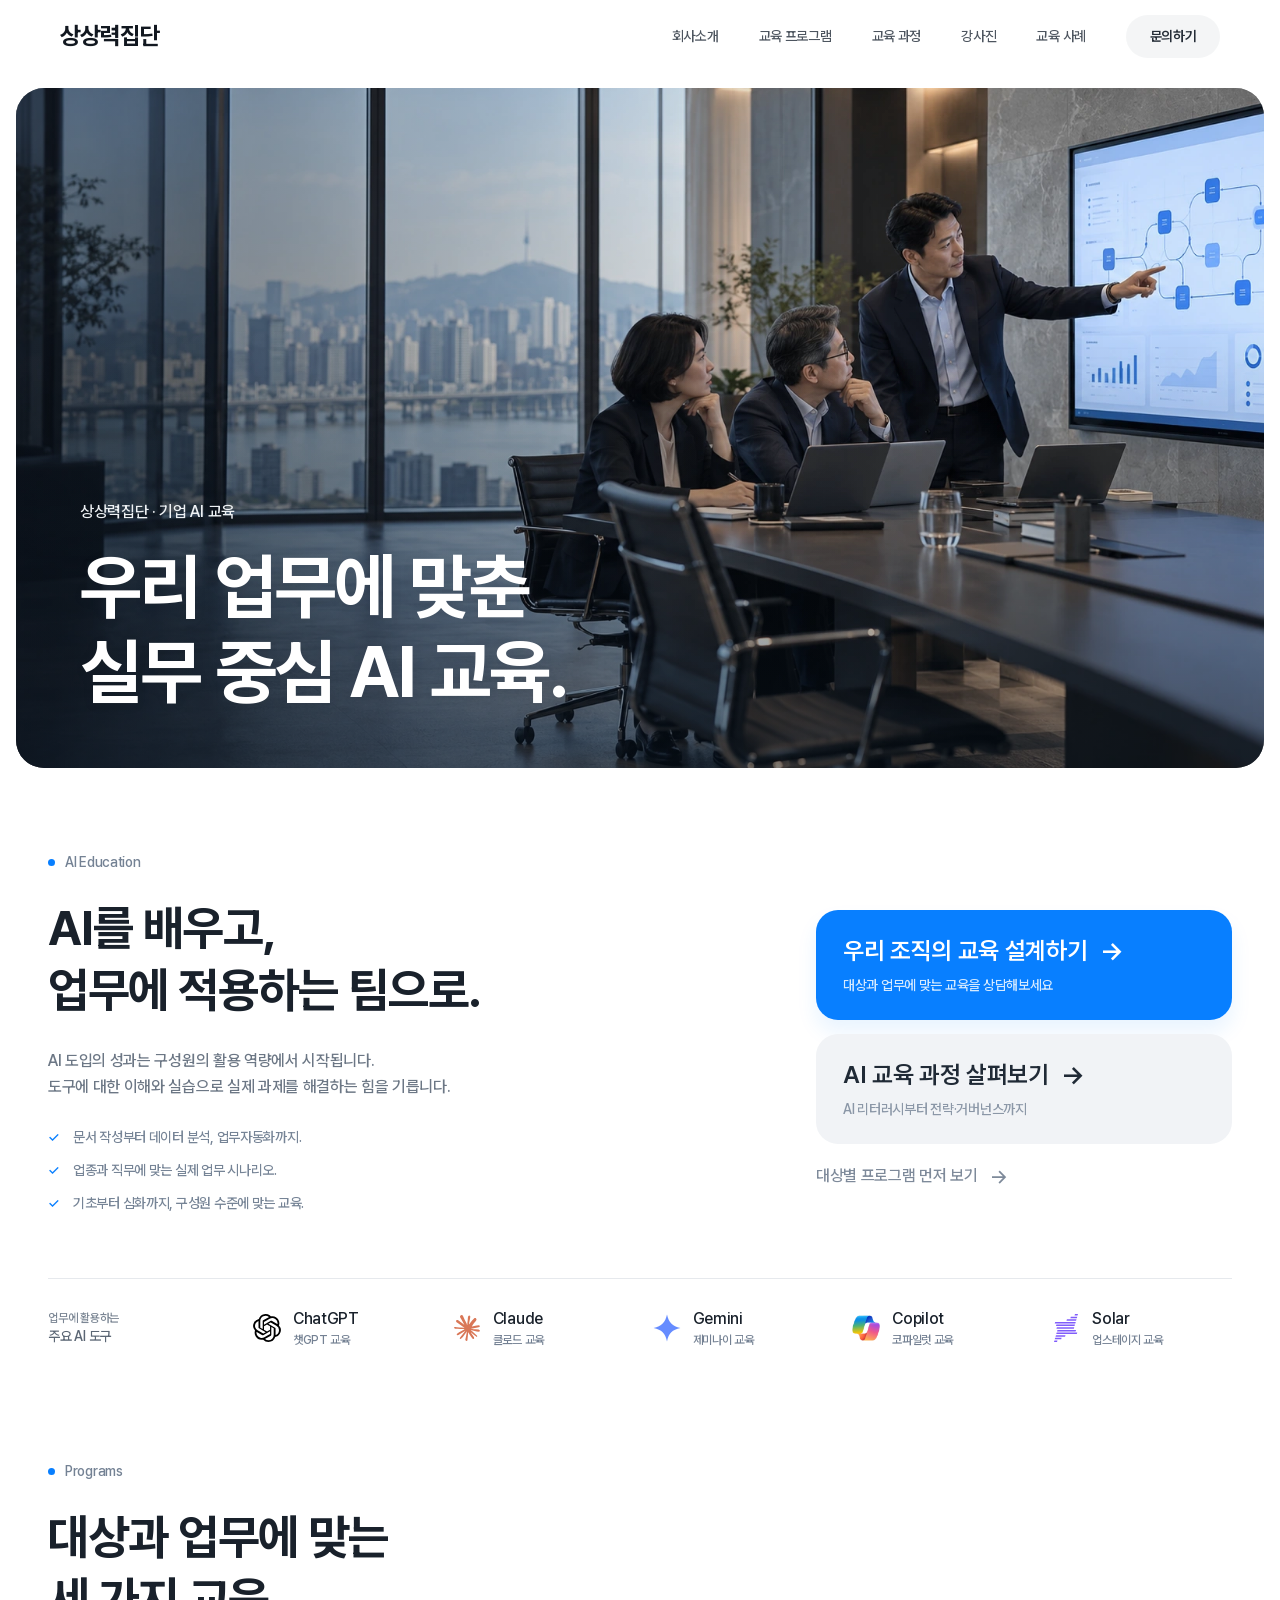
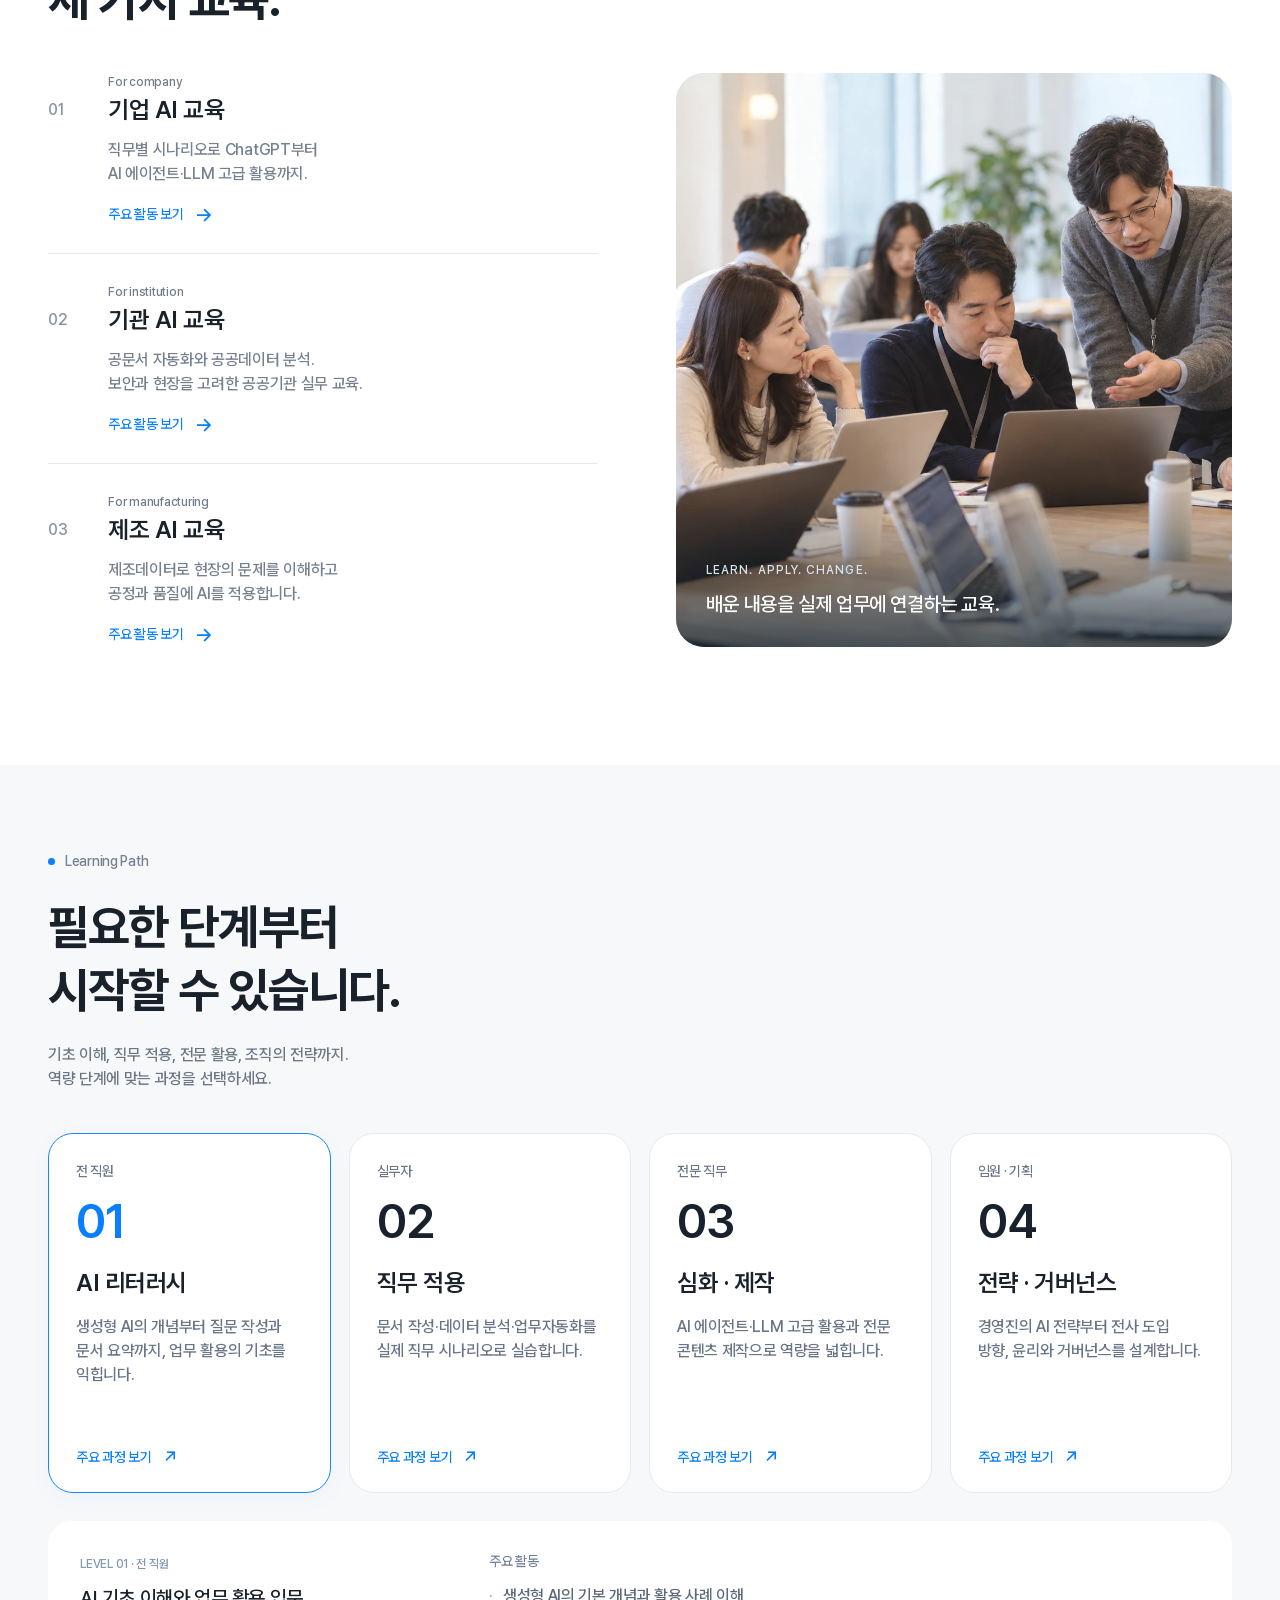
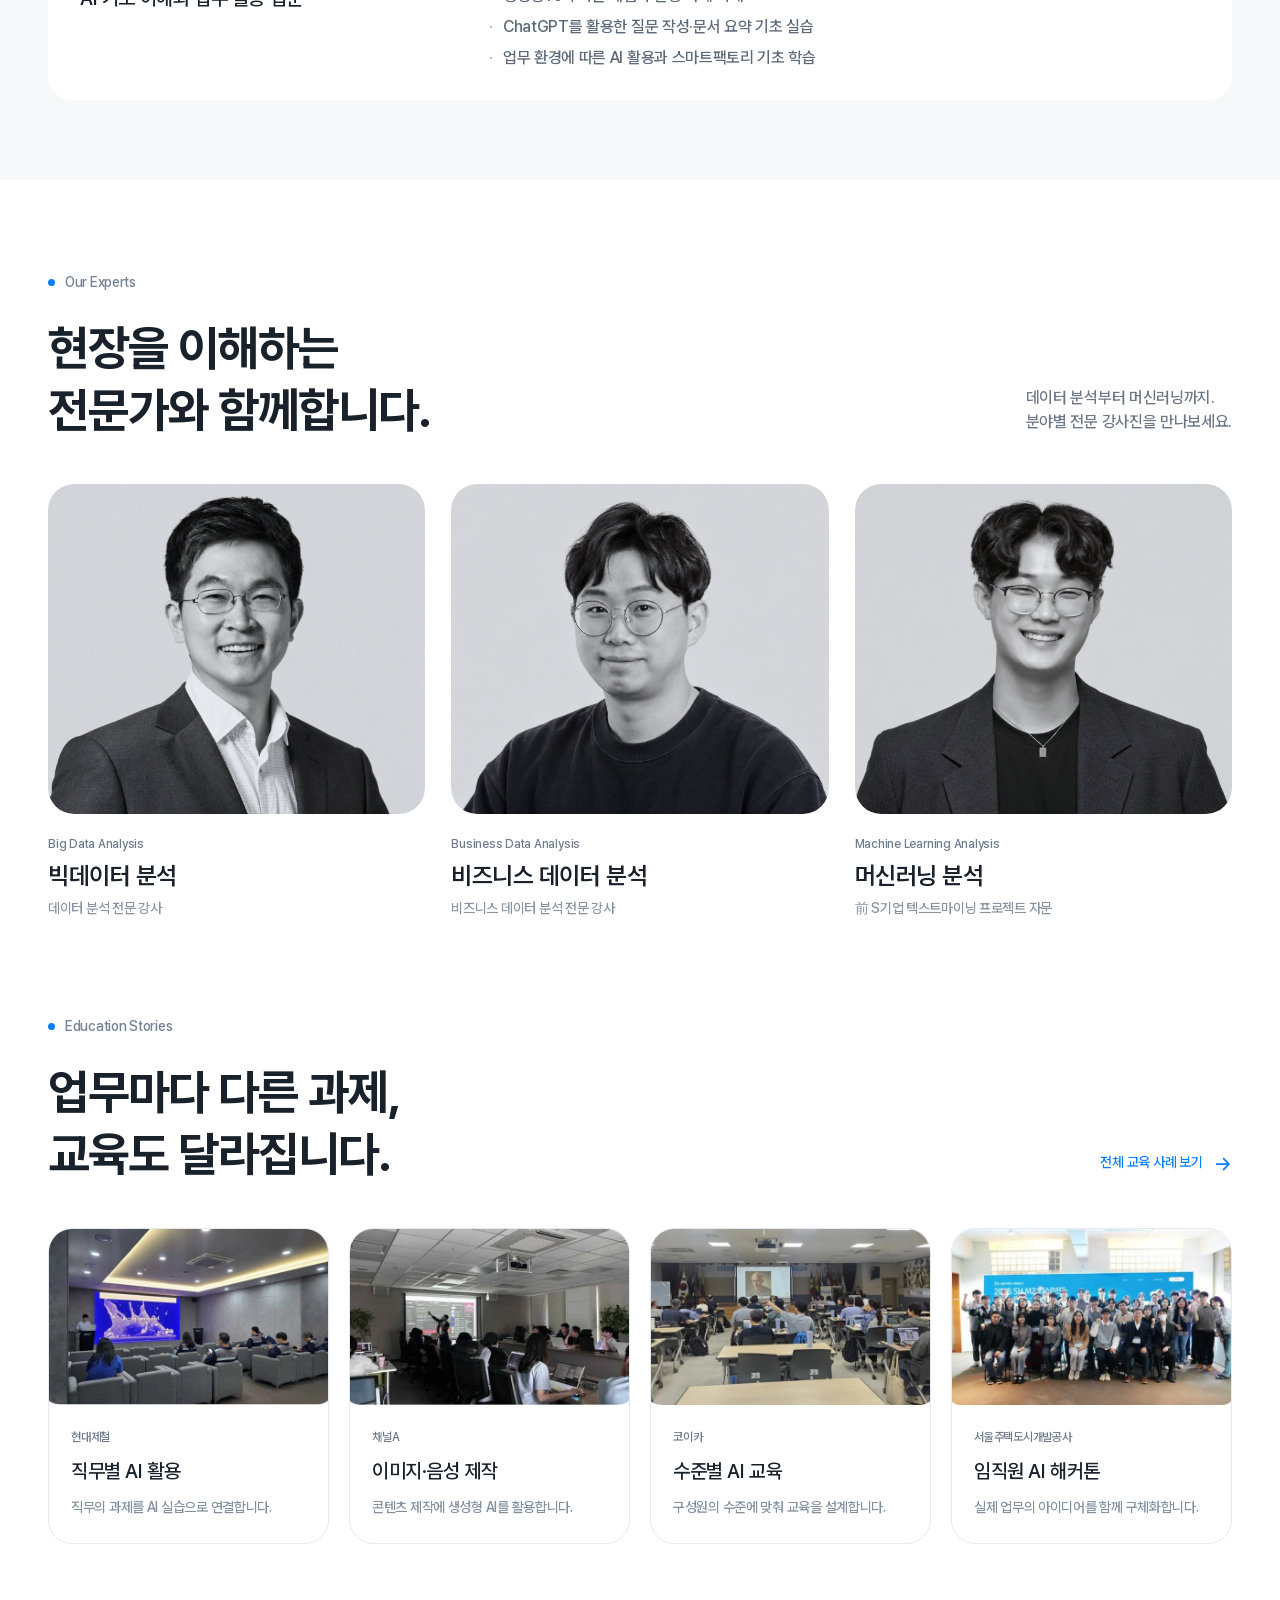
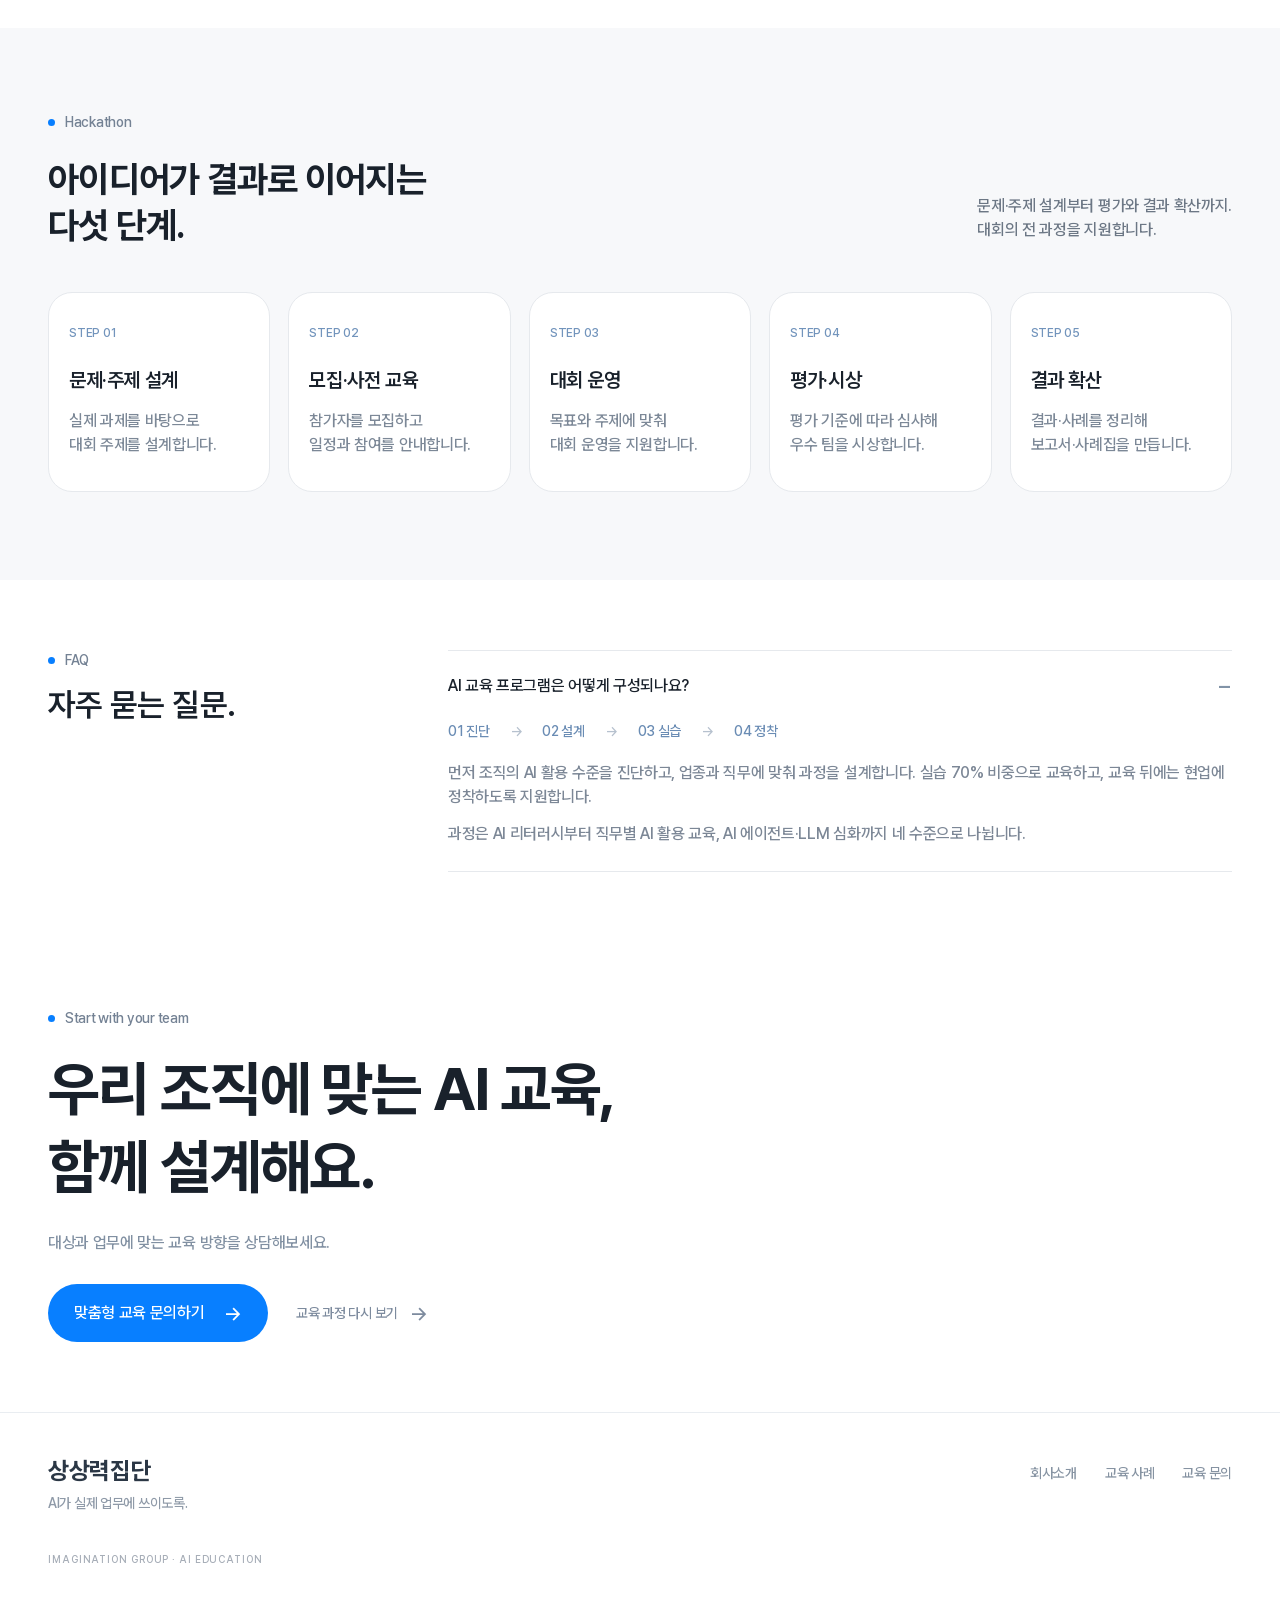
==== commit fecb5153: "Publish photo-led AX education redesign" ====
--- a/index.html
+++ b/index.html
@@ -1,27 +1,18 @@
-<!doctype html><html lang="ko"><head><meta charset="utf-8"><meta name="viewport" content="width=device-width,initial-scale=1"><title>상상력집단 | 기업·공공기관 맞춤형 AI 교육</title><link rel="icon" href="assets/favicon.png"><meta name="description" content="AI 리터러시부터 직무별 활용, AI 에이전트·LLM 심화까지. 기업·공공기관에 맞춘 실무 중심 AI 교육을 상상력집단과 함께 설계하세요."><link rel="canonical" href="https://jaycho97.github.io/sangsang-ai-education/"><link rel="stylesheet" href="style.38d468a7caf3.css"><script src="site.10170fcea66b.js" defer></script></head><body>
-<header class="site-header"><div class="container header-inner"><a class="wordmark" href="#hero" aria-label="상상력집단 홈">상상력집단<span>IMAGINATION GROUP</span></a><nav class="global-nav" aria-label="주 메뉴"><a href="#education">AI 교육</a><a href="https://imaginationgroup.co.kr/ai-procurement">AI 구매대행</a><a href="https://imaginationgroup.co.kr/ai-capability">AI 역량검증</a><a href="https://imaginationgroup.co.kr/ai-solution">AI 솔루션</a><a href="https://axsupport.co.kr/">AX</a><a href="https://imaginationgroup.co.kr/about">회사소개</a></nav><a class="header-cta" href="#contact">교육 문의 <span>↗</span></a></div></header><main><section class="hero" id="hero"><img class="hero-art" src="assets/hero-blue-prism.98549de98273.webp" alt="푸른 반사광을 만드는 유리 프리즘"><div class="container hero-inner"><div class="hero-copy"><p class="hero-label">상상력집단 맞춤형 AI 교육</p><h1>우리 업무에 맞춘<br>실무 중심 AI 교육</h1><p class="hero-description">업종과 직무에 맞는 실습으로 AI를 배우고<br>실제 업무에 활용하도록 돕습니다.</p><div class="hero-actions"><a class="btn btn-light" href="#curriculum">교육 과정 보기 <span>↓</span></a><a class="btn btn-yellow" href="#contact">맞춤형 교육 문의하기 <span>↗</span></a></div></div><div class="hero-facts"><div><span>교육 대상</span><strong>기업 · 공공기관</strong></div><div><span>교육 방식</span><strong>직무별 실무 중심</strong></div><div><span>교육 범위</span><strong>AI 기초부터 심화까지</strong></div></div></div></section>
-<section class="client-band"><div class="container"><p>다양한 조직의 업무 현장과 함께합니다</p><div class="client-wordmarks"><strong>HYUNDAI STEEL <small>현대제철</small></strong><strong class="channel">CHANNEL <b>A</b></strong><strong class="koica">KOICA <small>코이카</small></strong><strong class="sh">SH <small>서울주택도시개발공사</small></strong></div></div></section>
-<section class="education section" id="education"><div class="container">
-<header class="center-heading"><p class="eyebrow">업무에 맞춘 AI 교육</p><h2>AI 도입의 성과는<br>구성원의 활용 역량에서 시작됩니다.</h2></header>
-<div class="point-line"><strong>맞춤형 교육 Point 1</strong><p>도구에 대한 이해에서 실제 업무 적용까지.<br>직무별 실습으로 우리 조직의 과제를 해결하는 힘을 기릅니다.</p></div>
-<div class="cube-scene"><img src="assets/education-cubes.svg" alt="문서 작성, 데이터 분석, 업무자동화를 연결하는 모듈형 교육 그래픽"><div class="cube-label document"><b>문서 작성</b><span>질문 작성 · 문서 요약</span></div><div class="cube-label analysis"><b>데이터 분석</b><span>엑셀 · 공공데이터</span></div><div class="cube-label automation"><b>업무자동화</b><span>AI 에이전트 · 업무 처리</span></div></div>
-<p class="cube-caption">우리 업무에 맞춘 <strong>AI 활용 역량</strong></p>
-<div class="tool-strip"><div class="tool-strip-label">실무에 활용하는<br><b>주요 AI 도구</b></div><div class="tool"><img src="assets/tool-chatgpt.svg" alt=""><div><strong>ChatGPT</strong><span>챗GPT 교육</span></div></div><div class="tool"><img src="assets/tool-claude-mark.svg" alt=""><div><strong>Claude</strong><span>클로드 교육</span></div></div><div class="tool"><svg viewBox="0 0 48 48" aria-hidden="true"><defs><linearGradient id="gemini" x2="1" y2="1"><stop stop-color="#4585f5"/><stop offset="1" stop-color="#ab63dc"/></linearGradient></defs><path fill="url(#gemini)" d="M24 1C27 15 33 21 47 24C33 27 27 33 24 47C21 33 15 27 1 24C15 21 21 15 24 1Z"/></svg><div><strong>Gemini</strong><span>제미나이 교육</span></div></div><div class="tool"><img src="assets/tool-copilot.webp" alt=""><div><strong>Copilot</strong><span>코파일럿 교육</span></div></div><div class="tool"><img src="assets/tool-upstage-mark.svg" alt=""><div><strong>Solar</strong><span>업스테이지 교육</span></div></div></div>
+<!doctype html><html lang="ko"><head><meta charset="utf-8"><meta name="viewport" content="width=device-width,initial-scale=1"><title>상상력집단 | 기업·공공기관 맞춤형 AI 교육</title><link rel="icon" href="assets/favicon.png"><meta name="description" content="AI 리터러시부터 직무별 활용, AI 에이전트·LLM 심화까지. 기업·공공기관에 맞춘 실무 중심 AI 교육을 상상력집단과 함께 설계하세요."><link rel="canonical" href="https://jaycho97.github.io/sangsang-ai-education/"><link rel="stylesheet" href="base.29b939edb87f.css"><link rel="stylesheet" href="style.49d7f8c6eec1.css"><script src="site.7b90c8368668.js" defer></script></head><body>
+<header class="site-header"><div class="header-inner"><a class="wordmark" href="#hero" aria-label="상상력집단 홈">상상력집단</a><nav class="global-nav" aria-label="주 메뉴"><a href="https://imaginationgroup.co.kr/about">회사소개</a><a href="#programs">교육 프로그램</a><a href="#curriculum">교육 과정</a><a href="#instructors">강사진</a><a href="#cases">교육 사례</a><a href="#contact" class="header-cta">문의하기</a></nav></div></header><main><section class="hero" id="hero"><img class="hero-photo" src="assets/hero-ax-workspace.1ff74a88c63d.webp" alt="AI 업무 흐름과 데이터 화면을 함께 검토하는 기업 전문가들"><div class="hero-shade"></div><div class="hero-copy"><p>상상력집단 · 기업 AI 교육</p><h1>우리 업무에 맞춘<br>실무 중심 AI 교육.</h1></div></section>
+<section class="intro section" id="education"><div class="container">
+<div class="intro-grid"><div class="intro-copy"><p class="eyebrow">AI Education</p><h2>AI를 배우고,<br>업무에 적용하는 팀으로.</h2><p class="body-copy">AI 도입의 성과는 구성원의 활용 역량에서 시작됩니다.<br>도구에 대한 이해와 실습으로 실제 과제를 해결하는 힘을 기릅니다.</p><ul class="check-list"><li>문서 작성부터 데이터 분석, 업무자동화까지.</li><li>업종과 직무에 맞는 실제 업무 시나리오.</li><li>기초부터 심화까지, 구성원 수준에 맞는 교육.</li></ul></div><div class="intro-actions"><a class="action-primary" href="#contact"><strong>우리 조직의 교육 설계하기 <span>→</span></strong><p>대상과 업무에 맞는 교육을 상담해보세요</p></a><a class="action-secondary" href="#curriculum"><strong>AI 교육 과정 살펴보기 <span>→</span></strong><p>AI 리터러시부터 전략·거버넌스까지</p></a><a class="text-link" href="#programs">대상별 프로그램 먼저 보기 <span>→</span></a></div></div>
+<div class="tool-row" aria-label="교육에 활용하는 주요 AI 도구"><p>업무에 활용하는<br><strong>주요 AI 도구</strong></p><div><img src="assets/tool-chatgpt.svg" alt=""><span>ChatGPT<small>챗GPT 교육</small></span></div><div><img src="assets/tool-claude-mark.svg" alt=""><span>Claude<small>클로드 교육</small></span></div><div><svg viewBox="0 0 48 48" aria-hidden="true"><path d="M24 1C27 15 33 21 47 24C33 27 27 33 24 47C21 33 15 27 1 24C15 21 21 15 24 1Z" fill="#668cff"/></svg><span>Gemini<small>제미나이 교육</small></span></div><div><img src="assets/tool-copilot.webp" alt=""><span>Copilot<small>코파일럿 교육</small></span></div><div><img src="assets/tool-upstage-mark.svg" alt=""><span>Solar<small>업스테이지 교육</small></span></div></div>
 </div></section>
-<section class="program-section section" id="programs"><div class="container"><div class="point-line"><strong>맞춤형 교육 Point 2</strong><p>교육 대상과 업무 환경에 맞춰<br>필요한 주제와 실습 과정을 설계합니다.</p></div>
-<div class="program-grid">
-<article class="program program-company"><div class="program-art art-company" aria-hidden="true"><i></i><i></i><i></i></div><span class="program-en">For company</span><h2>일하는 방식을 바꾸는<br>기업 AI 교육</h2><p>직무별 시나리오로 ChatGPT부터<br>AI 에이전트·LLM 고급 활용까지.</p><ul><li>ChatGPT 기초 &amp; 직무별 활용</li><li>AI 에이전트 &amp; LLM 고급 활용</li><li>중소기업 맞춤 교육</li></ul><a href="#company-details">주요 활동 살펴보기 <span>↗</span></a></article>
-<article class="program program-public"><div class="program-art art-public" aria-hidden="true"><i></i><i></i><i></i></div><span class="program-en">For institution</span><h2>공공 업무의 가능성을 넓히는<br>기관 AI 교육</h2><p>공문서 자동화부터 AI 리터러시까지.<br>보안과 현장을 고려한 실무 교육.</p><ul><li>AI 리터러시 · 직무별 활용</li><li>공문서 자동화 · 공공데이터</li><li>민원응대 · 전문가 코칭</li></ul><a href="#contact">맞춤형 교육 상담 <span>↗</span></a></article>
-<article class="program program-factory"><div class="program-art art-factory" aria-hidden="true"><i></i><i></i><i></i></div><span class="program-en">For manufacturing</span><h2>제조 현장의 문제를 푸는<br>제조 AI 교육</h2><p>제조데이터를 이해하고<br>현장의 실제 문제에 AI를 적용합니다.</p><ul><li>스마트팩토리 기초</li><li>예지보전 · 비전검사 · 품질검출</li><li>공정 최적화 · 피지컬 AI</li></ul><a href="#contact">맞춤형 교육 상담 <span>↗</span></a></article>
-</div>
-<details class="company-details" id="company-details"><summary><span>기업 AI 교육의 주요 활동</span><span class="plus">+</span></summary><div class="company-details-grid"><div><h3>ChatGPT 기초 &amp; 직무별 활용</h3><p>챗GPT 기본 교육으로 생성형 AI의 개념과 사용법을 학습하고, 마스터 과정으로 직무별 업무 활용을 심화합니다.</p></div><div><h3>AI 에이전트 &amp; LLM 고급 활용</h3><p>AI 에이전트의 업무 처리 흐름을 실습하고, LLM 고급화 교육으로 조직별 AI 활용 역량을 강화합니다.</p></div><div><h3>중소기업 맞춤 교육</h3><p>조직 규모와 구성원 수준을 고려해 교육을 설계하고, 실제 업무 시나리오로 현업 중심 실습을 진행합니다.</p></div></div></details>
-</div></section>
-<section class="expert-section section" id="instructors"><div class="container"><header class="left-heading"><p class="eyebrow">분야별 전문 강사진</p><h2>현장의 과제를 이해하는 전문가와<br>실무에 가까운 AI를 배웁니다.</h2></header><div class="expert-grid"><article class="expert expert-1"><div class="expert-photo"><img src="assets/instructor-normalized-1.592c4a264cc8.webp" alt="빅데이터 분석 강사"><span class="expert-specialty">Big Data Analysis</span></div><div class="expert-meta"><h3>빅데이터 분석</h3><p>데이터 분석 전문 강사</p></div></article><article class="expert expert-2"><div class="expert-photo"><img src="assets/instructor-normalized-2.c03315a060b1.webp" alt="비즈니스 데이터 분석 강사"><span class="expert-specialty">Business Data Analysis</span></div><div class="expert-meta"><h3>비즈니스 데이터 분석</h3><p>비즈니스 데이터 분석 전문 강사</p></div></article><article class="expert expert-3"><div class="expert-photo"><img src="assets/instructor-normalized-3.58bb6dfb79a3.webp" alt="머신러닝 분석 강사"><span class="expert-specialty">Machine Learning Analysis</span></div><div class="expert-meta"><h3>머신러닝 분석</h3><p>前 S기업 텍스트마이닝 프로젝트 자문</p></div></article></div></div></section>
-<section class="dark-section section" id="curriculum"><div class="container"><header class="center-heading"><p class="eyebrow">단계별 AI 교육 체계</p><h2>기초부터 전략까지,<br>우리 조직에 필요한 단계부터 시작하세요.</h2><p class="subcopy">역량 단계와 직무에 맞춰 교육 과정을 연결합니다.</p></header>
-<div class="curriculum-body"><div class="curriculum-visual" aria-hidden="true"><div class="hex hex-outer"></div><div class="hex hex-mid"></div><div class="hex hex-inner"></div><div class="hex hex-core"></div><div class="hex-title"><span>업무에서 시작해</span><strong>조직의 변화로</strong><small>AI EDUCATION</small></div><span class="orbit-tag orbit-one">AI 리터러시</span><span class="orbit-tag orbit-two">직무 적용</span><span class="orbit-tag orbit-three">심화 · 제작</span><span class="orbit-tag orbit-four">전략 · 거버넌스</span></div><div class="curriculum-content"><div class="stages" role="tablist" aria-label="교육 단계"><button role="tab" id="stage-1" aria-controls="content-1" aria-selected="true" tabindex="0" class="stage"><span>LEVEL 01</span><strong>AI 리터러시</strong><small>전 직원</small></button><button role="tab" id="stage-2" aria-controls="content-2" aria-selected="false" tabindex="-1" class="stage"><span>LEVEL 02</span><strong>직무 적용</strong><small>실무자</small></button><button role="tab" id="stage-3" aria-controls="content-3" aria-selected="false" tabindex="-1" class="stage"><span>LEVEL 03</span><strong>심화 · 제작</strong><small>전문 직무</small></button><button role="tab" id="stage-4" aria-controls="content-4" aria-selected="false" tabindex="-1" class="stage"><span>LEVEL 04</span><strong>전략 · 거버넌스</strong><small>임원 · 기획</small></button></div><div class="course-panels"><article role="tabpanel" id="content-1" aria-labelledby="stage-1" class="course-panel" ><span class="course-audience">전 직원</span><h3>AI 기초 이해와 업무 활용 입문</h3><p>AI의 기본 개념과 사용법을 익히고, 간단한 업무 실습으로 활용의 기초를 다집니다. AI를 처음 접하는 구성원도 업무 환경에 맞는 입문 과정부터 시작할 수 있습니다.</p><div class="course-list"><h4>주요 활동</h4><ul class=""><li>생성형 AI의 기본 개념과 활용 사례 이해</li><li>ChatGPT를 활용한 질문 작성·문서 요약 기초 실습</li><li>업무 환경에 따른 AI 활용과 스마트팩토리 기초 학습</li></ul></div></article><article role="tabpanel" id="content-2" aria-labelledby="stage-2" class="course-panel" hidden><span class="course-audience">실무자</span><h3>직무별 업무에 AI 활용하기</h3><p>문서 작성부터 데이터 분석, 업무자동화까지. 직무와 업종에 맞는 실제 업무 시나리오로 실습합니다.</p><div class="course-list"><h4>주요 과정</h4><ul class="two-cols"><li>챗GPT 마스터 교육</li><li>업무자동화 AI 활용</li><li>VBA(엑셀) AI 활용</li><li>PPT AI 활용 (캔바·감마)</li><li>챗GPT 엑셀 데이터 분석</li><li>경쟁사 정밀분석 AI</li><li>중간관리자 AI 리더십</li><li>공문서 AI 자동화</li><li>예지보전 (고장 예측)</li><li>비전검사·품질검출</li></ul></div></article><article role="tabpanel" id="content-3" aria-labelledby="stage-3" class="course-panel" hidden><span class="course-audience">전문 직무</span><h3>AI 전문 활용과 제작 역량 심화</h3><p>AI 에이전트·LLM 고급 활용부터 전문 콘텐츠 제작까지. 전문 직무에 맞는 심화 과정을 선택합니다.</p><div class="course-list"><h4>주요 과정</h4><ul class="two-cols"><li>LLM 활용 고급화</li><li>비용절감 AI 해결사</li><li>AI 크리에이티브 워크샵</li><li>생성형 이미지·영상 전문</li><li>공공데이터 분석 AI</li><li>맞춤형 VOD 제작</li><li>실시간 AI 전문가 코칭</li><li>민원응대 AI 전문</li><li>피지컬 AI</li><li>공정 최적화</li></ul></div></article><article role="tabpanel" id="content-4" aria-labelledby="stage-4" class="course-panel" hidden><span class="course-audience">임원 · 기획</span><h3>조직의 AI 전략과 거버넌스 설계</h3><p>경영진의 AI 전략부터 조직의 도입 방향까지. AX 전환을 다루는 임원·기획 과정을 운영합니다.</p><div class="course-list"><h4>주요 과정</h4><ul class=""><li>경영진 AI 전략 워크샵</li><li>AI 윤리경영 가이드라인</li><li>AI 도입 전사과정 (40h)</li><li>인공지능기본법 교육</li></ul></div></article></div></div></div>
-</div></section>
-<section class="cases-section section" id="cases"><div class="container"><header class="left-heading"><p class="eyebrow">AI 교육 사례</p><h2>조직의 과제에 맞춘 교육,<br>실제 현장에서 만나보세요.</h2></header><div class="case-features"><article class="case-feature case-color-1" role="tabpanel" id="case-1" aria-labelledby="case-tab-1" ><div class="case-story"><span class="case-category">AI EDUCATION CASE</span><p class="case-company">현대제철</p><h3>직무별 AI 활용</h3><p>직무의 과제를 AI 실습으로 연결합니다.</p><span class="case-page">01 <i>/ 04</i></span></div><img src="assets/case-1.webp" alt="현대제철 직무별 AI 활용 교육 현장"></article><article class="case-feature case-color-2" role="tabpanel" id="case-2" aria-labelledby="case-tab-2" hidden><div class="case-story"><span class="case-category">AI EDUCATION CASE</span><p class="case-company">채널A</p><h3>이미지·음성 제작</h3><p>콘텐츠 제작에 생성형 AI를 활용합니다.</p><span class="case-page">02 <i>/ 04</i></span></div><img src="assets/case-2.webp" alt="채널A 이미지·음성 제작 교육 현장"></article><article class="case-feature case-color-3" role="tabpanel" id="case-3" aria-labelledby="case-tab-3" hidden><div class="case-story"><span class="case-category">AI EDUCATION CASE</span><p class="case-company">코이카</p><h3>수준별 AI 교육</h3><p>구성원의 수준에 맞춰 교육을 설계합니다.</p><span class="case-page">03 <i>/ 04</i></span></div><img src="assets/case-3.webp" alt="코이카 수준별 AI 교육 교육 현장"></article><article class="case-feature case-color-4" role="tabpanel" id="case-4" aria-labelledby="case-tab-4" hidden><div class="case-story"><span class="case-category">AI EDUCATION CASE</span><p class="case-company">서울주택도시개발공사</p><h3>임직원 AI 해커톤</h3><p>실제 업무의 아이디어를 함께 구체화합니다.</p><span class="case-page">04 <i>/ 04</i></span></div><img src="assets/case-4.webp" alt="서울주택도시개발공사 임직원 AI 해커톤 교육 현장"></article></div><div class="case-tabs" role="tablist" aria-label="교육 사례 선택"><button class="case-tab" role="tab" id="case-tab-1" aria-controls="case-1" aria-selected="true" tabindex="0"><span>01</span>현대제철<b>→</b></button><button class="case-tab" role="tab" id="case-tab-2" aria-controls="case-2" aria-selected="false" tabindex="-1"><span>02</span>채널A<b>→</b></button><button class="case-tab" role="tab" id="case-tab-3" aria-controls="case-3" aria-selected="false" tabindex="-1"><span>03</span>코이카<b>→</b></button><button class="case-tab" role="tab" id="case-tab-4" aria-controls="case-4" aria-selected="false" tabindex="-1"><span>04</span>서울주택도시개발공사<b>→</b></button></div><div class="case-more"><a href="https://imaginationgroup.co.kr/ai-education/cases">전체 교육 사례 보기 <span>↗</span></a></div></div></section>
-<section class="process-section section" id="hackathon"><div class="container"><header class="center-heading"><p class="eyebrow">AI 해커톤 운영</p><h2>아이디어가 결과로 이어지도록,<br>대회의 전 과정을 지원합니다.</h2><p class="subcopy">문제·주제 설계부터 평가와 결과 확산까지.</p></header><ol class="process-track"><li><span class="process-orb">01</span><h3>문제·주제 설계</h3><p>기관의 실제 과제를 바탕으로<br>대회 주제를 설계합니다.</p></li><li><span class="process-orb">02</span><h3>모집·사전 교육</h3><p>참가자를 모집하고<br>일정과 참여 방법을 안내합니다.</p></li><li><span class="process-orb">03</span><h3>대회 운영</h3><p>설계한 목표와 주제에 맞춰<br>대회 운영을 지원합니다.</p></li><li><span class="process-orb">04</span><h3>평가·시상</h3><p>평가 기준에 따라 심사하고<br>우수 팀을 시상합니다.</p></li><li><span class="process-orb">05</span><h3>결과 확산</h3><p>대회 결과와 우수 사례로<br>보고서·사례집을 제작합니다.</p></li></ol></div></section>
-<section class="faq-section section" id="faq"><div class="container faq-layout"><header class="left-heading"><p class="eyebrow">자주 묻는 질문</p><h2>교육이 궁금하신가요?</h2></header><div class="faq-content"><details open><summary><span>Q.</span> AI 교육 프로그램은 어떻게 구성되나요?<b>−</b></summary><div class="faq-answer"><div class="answer-flow"><span>진단</span><i>→</i><span>설계</span><i>→</i><span>실습 <b>70%</b></span><i>→</i><span>정착</span></div><p>먼저 조직의 AI 활용 수준을 진단하고, 업종과 직무에 맞춰 과정을 설계합니다. 실습 70% 비중으로 교육하고, 교육 뒤에는 현업에 정착하도록 지원합니다.</p><p>과정은 AI 리터러시부터 직무별 AI 활용 교육, AI 에이전트·LLM 심화까지 네 수준으로 나뉩니다.</p></div></details></div></div></section>
-<section class="contact-section" id="contact"><div class="container contact-inner"><p class="eyebrow">우리 조직의 다음 단계</p><h2>우리 조직에 맞는 AI 교육,<br>상상력집단과 함께 설계해요.</h2><p>대상과 업무에 맞는 교육 방향을 상담해보세요.</p><a href="https://imaginationgroup.co.kr/contact/education" class="contact-button">맞춤형 교육 문의하기 <span>↗</span></a><span class="contact-cube c1"></span><span class="contact-cube c2"></span><span class="contact-cube c3"></span></div></section>
-</main><footer><div class="container"><div><strong>상상력집단</strong><p>AI EDUCATION · IMAGINATION GROUP</p></div><nav><a href="https://imaginationgroup.co.kr/about">회사소개</a><a href="https://imaginationgroup.co.kr/ai-education/cases">교육 사례</a><a href="https://imaginationgroup.co.kr/contact/education">교육 문의</a></nav></div></footer></body></html>+<section class="programs section" id="programs"><div class="container"><header class="section-heading"><p class="eyebrow">Programs</p><h2>대상과 업무에 맞는<br>세 가지 교육.</h2></header><div class="program-layout"><div class="program-rows">
+<article class="program-row"><span class="row-number">01</span><div><p class="micro">For company</p><h3>기업 AI 교육</h3><p>직무별 시나리오로 ChatGPT부터<br>AI 에이전트·LLM 고급 활용까지.</p><details><summary>주요 활동 보기 <span>→</span></summary><div class="program-details"><strong>ChatGPT 기초 &amp; 직무별 활용</strong><p>생성형 AI의 개념과 사용법을 익히고, 마스터 과정으로 직무별 활용을 심화합니다.</p><strong>AI 에이전트 &amp; LLM 고급 활용</strong><p>업무 처리 흐름을 실습하고, 조직별 AI 활용 역량을 강화합니다.</p><strong>중소기업 맞춤 교육</strong><p>조직 규모와 구성원 수준을 고려해 설계하고, 실제 업무 시나리오로 실습합니다.</p></div></details></div></article>
+<article class="program-row"><span class="row-number">02</span><div><p class="micro">For institution</p><h3>기관 AI 교육</h3><p>공문서 자동화와 공공데이터 분석.<br>보안과 현장을 고려한 공공기관 실무 교육.</p><details><summary>주요 활동 보기 <span>→</span></summary><div class="program-details"><ul><li>AI 리터러시 · 직무별 활용</li><li>공문서 자동화 · 공공데이터 분석</li><li>민원응대 · AI 전문가 코칭</li></ul></div></details></div></article>
+<article class="program-row"><span class="row-number">03</span><div><p class="micro">For manufacturing</p><h3>제조 AI 교육</h3><p>제조데이터로 현장의 문제를 이해하고<br>공정과 품질에 AI를 적용합니다.</p><details><summary>주요 활동 보기 <span>→</span></summary><div class="program-details"><ul><li>스마트팩토리 기초</li><li>예지보전 · 비전검사 · 품질검출</li><li>공정 최적화 · 피지컬 AI</li></ul></div></details></div></article>
+</div><figure class="workshop"><img src="assets/ai-workshop.c64a867b867e.webp" alt="업무 과제를 함께 살펴보는 AI 실습 교육 장면"><figcaption><span>LEARN. APPLY. CHANGE.</span><p>배운 내용을 실제 업무에 연결하는 교육.</p></figcaption></figure></div></div></section>
+<section class="curriculum section soft" id="curriculum"><div class="container"><header class="section-heading"><p class="eyebrow">Learning Path</p><h2>필요한 단계부터<br>시작할 수 있습니다.</h2><p>기초 이해, 직무 적용, 전문 활용, 조직의 전략까지.<br>역량 단계에 맞는 과정을 선택하세요.</p></header><div class="level-grid" role="tablist" aria-label="AI 교육 단계"><button class="level-card" id="level-1" role="tab" aria-selected="true" aria-controls="panel-1" tabindex="0"><span class="level-audience">전 직원</span><span class="level-number">01</span><h3>AI 리터러시</h3><p>생성형 AI의 개념부터 질문 작성과 문서 요약까지, 업무 활용의 기초를 익힙니다.</p><span class="level-link">주요 과정 보기 <b>↗</b></span></button><button class="level-card" id="level-2" role="tab" aria-selected="false" aria-controls="panel-2" tabindex="-1"><span class="level-audience">실무자</span><span class="level-number">02</span><h3>직무 적용</h3><p>문서 작성·데이터 분석·업무자동화를 실제 직무 시나리오로 실습합니다.</p><span class="level-link">주요 과정 보기 <b>↗</b></span></button><button class="level-card" id="level-3" role="tab" aria-selected="false" aria-controls="panel-3" tabindex="-1"><span class="level-audience">전문 직무</span><span class="level-number">03</span><h3>심화 · 제작</h3><p>AI 에이전트·LLM 고급 활용과 전문 콘텐츠 제작으로 역량을 넓힙니다.</p><span class="level-link">주요 과정 보기 <b>↗</b></span></button><button class="level-card" id="level-4" role="tab" aria-selected="false" aria-controls="panel-4" tabindex="-1"><span class="level-audience">임원 · 기획</span><span class="level-number">04</span><h3>전략 · 거버넌스</h3><p>경영진의 AI 전략부터 전사 도입 방향, 윤리와 거버넌스를 설계합니다.</p><span class="level-link">주요 과정 보기 <b>↗</b></span></button></div><div class="level-panels"><div class="level-panel" id="panel-1" role="tabpanel" aria-labelledby="level-1" ><div><span class="micro">LEVEL 01 · 전 직원</span><h3>AI 기초 이해와 업무 활용 입문</h3></div><div class="panel-list"><h4>주요 활동</h4><ul class=""><li>생성형 AI의 기본 개념과 활용 사례 이해</li><li>ChatGPT를 활용한 질문 작성·문서 요약 기초 실습</li><li>업무 환경에 따른 AI 활용과 스마트팩토리 기초 학습</li></ul></div></div><div class="level-panel" id="panel-2" role="tabpanel" aria-labelledby="level-2" hidden><div><span class="micro">LEVEL 02 · 실무자</span><h3>직무별 업무에 AI 활용하기</h3></div><div class="panel-list"><h4>주요 과정</h4><ul class="two-columns"><li>챗GPT 마스터 교육</li><li>업무자동화 AI 활용</li><li>VBA(엑셀) AI 활용</li><li>PPT AI 활용 (캔바·감마)</li><li>챗GPT 엑셀 데이터 분석</li><li>경쟁사 정밀분석 AI</li><li>중간관리자 AI 리더십</li><li>공문서 AI 자동화</li><li>예지보전 (고장 예측)</li><li>비전검사·품질검출</li></ul></div></div><div class="level-panel" id="panel-3" role="tabpanel" aria-labelledby="level-3" hidden><div><span class="micro">LEVEL 03 · 전문 직무</span><h3>AI 전문 활용과 제작 역량 심화</h3></div><div class="panel-list"><h4>주요 과정</h4><ul class="two-columns"><li>LLM 활용 고급화</li><li>비용절감 AI 해결사</li><li>AI 크리에이티브 워크샵</li><li>생성형 이미지·영상 전문</li><li>공공데이터 분석 AI</li><li>맞춤형 VOD 제작</li><li>실시간 AI 전문가 코칭</li><li>민원응대 AI 전문</li><li>피지컬 AI</li><li>공정 최적화</li></ul></div></div><div class="level-panel" id="panel-4" role="tabpanel" aria-labelledby="level-4" hidden><div><span class="micro">LEVEL 04 · 임원 · 기획</span><h3>조직의 AI 전략과 거버넌스 설계</h3></div><div class="panel-list"><h4>주요 과정</h4><ul class=""><li>경영진 AI 전략 워크샵</li><li>AI 윤리경영 가이드라인</li><li>AI 도입 전사과정 (40h)</li><li>인공지능기본법 교육</li></ul></div></div></div></div></section>
+<section class="instructors section" id="instructors"><div class="container"><header class="section-heading split-heading"><div><p class="eyebrow">Our Experts</p><h2>현장을 이해하는<br>전문가와 함께합니다.</h2></div><p>데이터 분석부터 머신러닝까지.<br>분야별 전문 강사진을 만나보세요.</p></header><div class="expert-grid"><article class="expert-card"><div class="portrait"><img src="assets/instructor-normalized-1.592c4a264cc8.webp" alt="빅데이터 분석 강사"></div><p class="micro">Big Data Analysis</p><h3>빅데이터 분석</h3><p class="expert-note">데이터 분석 전문 강사</p></article><article class="expert-card"><div class="portrait"><img src="assets/instructor-normalized-2.c03315a060b1.webp" alt="비즈니스 데이터 분석 강사"></div><p class="micro">Business Data Analysis</p><h3>비즈니스 데이터 분석</h3><p class="expert-note">비즈니스 데이터 분석 전문 강사</p></article><article class="expert-card"><div class="portrait"><img src="assets/instructor-normalized-3.58bb6dfb79a3.webp" alt="머신러닝 분석 강사"></div><p class="micro">Machine Learning Analysis</p><h3>머신러닝 분석</h3><p class="expert-note">前 S기업 텍스트마이닝 프로젝트 자문</p></article></div></div></section>
+<section class="cases section" id="cases"><div class="container"><header class="section-heading split-heading"><div><p class="eyebrow">Education Stories</p><h2>업무마다 다른 과제,<br>교육도 달라집니다.</h2></div><a class="text-link" href="https://imaginationgroup.co.kr/ai-education/cases">전체 교육 사례 보기 <span>→</span></a></header><div class="case-grid"><article class="case-card"><div class="case-photo"><img src="assets/case-1.webp" alt="현대제철 직무별 AI 활용 교육 현장"></div><div class="case-content"><p>현대제철</p><h3>직무별 AI 활용</h3><span>직무의 과제를 AI 실습으로 연결합니다.</span></div></article><article class="case-card"><div class="case-photo"><img src="assets/case-2.webp" alt="채널A 이미지·음성 제작 교육 현장"></div><div class="case-content"><p>채널A</p><h3>이미지·음성 제작</h3><span>콘텐츠 제작에 생성형 AI를 활용합니다.</span></div></article><article class="case-card"><div class="case-photo"><img src="assets/case-3.webp" alt="코이카 수준별 AI 교육 교육 현장"></div><div class="case-content"><p>코이카</p><h3>수준별 AI 교육</h3><span>구성원의 수준에 맞춰 교육을 설계합니다.</span></div></article><article class="case-card"><div class="case-photo"><img src="assets/case-4.webp" alt="서울주택도시개발공사 임직원 AI 해커톤 교육 현장"></div><div class="case-content"><p>서울주택도시개발공사</p><h3>임직원 AI 해커톤</h3><span>실제 업무의 아이디어를 함께 구체화합니다.</span></div></article></div></div></section>
+<section class="hackathon section soft" id="hackathon"><div class="container"><header class="section-heading split-heading"><div><p class="eyebrow">Hackathon</p><h2>아이디어가 결과로 이어지는<br>다섯 단계.</h2></div><p>문제·주제 설계부터 평가와 결과 확산까지.<br>대회의 전 과정을 지원합니다.</p></header><ol class="process-grid"><li><span class="process-step">STEP 01</span><h3>문제·주제 설계</h3><p>실제 과제를 바탕으로<br>대회 주제를 설계합니다.</p></li><li><span class="process-step">STEP 02</span><h3>모집·사전 교육</h3><p>참가자를 모집하고<br>일정과 참여를 안내합니다.</p></li><li><span class="process-step">STEP 03</span><h3>대회 운영</h3><p>목표와 주제에 맞춰<br>대회 운영을 지원합니다.</p></li><li><span class="process-step">STEP 04</span><h3>평가·시상</h3><p>평가 기준에 따라 심사해<br>우수 팀을 시상합니다.</p></li><li><span class="process-step">STEP 05</span><h3>결과 확산</h3><p>결과·사례를 정리해<br>보고서·사례집을 만듭니다.</p></li></ol></div></section>
+<section class="faq section" id="faq"><div class="container faq-layout"><header><p class="eyebrow">FAQ</p><h2>자주 묻는 질문.</h2></header><details open><summary><span>AI 교육 프로그램은 어떻게 구성되나요?</span><b>−</b></summary><div class="faq-answer"><div class="faq-flow"><span>01 진단</span><i>→</i><span>02 설계</span><i>→</i><span>03 실습</span><i>→</i><span>04 정착</span></div><p>먼저 조직의 AI 활용 수준을 진단하고, 업종과 직무에 맞춰 과정을 설계합니다. 실습 70% 비중으로 교육하고, 교육 뒤에는 현업에 정착하도록 지원합니다.</p><p>과정은 AI 리터러시부터 직무별 AI 활용 교육, AI 에이전트·LLM 심화까지 네 수준으로 나뉩니다.</p></div></details></div></section>
+<section class="contact section" id="contact"><div class="container contact-card"><div><p class="eyebrow">Start with your team</p><h2>우리 조직에 맞는 AI 교육,<br>함께 설계해요.</h2><p>대상과 업무에 맞는 교육 방향을 상담해보세요.</p><div class="contact-actions"><a class="solid-button" href="https://imaginationgroup.co.kr/contact/education">맞춤형 교육 문의하기 <span>→</span></a><a class="text-link" href="#curriculum">교육 과정 다시 보기 <span>→</span></a></div></div></div></section>
+</main><footer><div class="container footer-inner"><div class="footer-brand">상상력집단<p>AI가 실제 업무에 쓰이도록.</p></div><div class="footer-links"><a href="https://imaginationgroup.co.kr/about">회사소개</a><a href="https://imaginationgroup.co.kr/ai-education/cases">교육 사례</a><a href="https://imaginationgroup.co.kr/contact/education">교육 문의</a></div><span class="footer-label">IMAGINATION GROUP · AI EDUCATION</span></div></footer></body></html>
--- a/base.29b939edb87f.css
+++ b/base.29b939edb87f.css
@@ -0,0 +1,5 @@
+@font-face{font-family:Pretendard;src:url('assets/PretendardVariable.woff2') format('woff2');font-style:normal;font-weight:100 900;font-display:block}
+*{box-sizing:border-box}html{scroll-behavior:smooth;scroll-padding-top:96px}body{margin:0;font-family:Pretendard,Arial,sans-serif;font-size:16px;font-weight:500;line-height:1.5;letter-spacing:-.02em;color:#19212b;background:#fff;min-width:1280px;word-break:keep-all;overflow-wrap:break-word;-webkit-font-smoothing:antialiased}h1,h2,h3,h4,p,ul,ol,figure{margin:0}h1,h2{font-weight:700;line-height:1.3}h3,h4{font-weight:600;line-height:1.3}h1,h2,h3,h4,p,span,li,a,button,summary{letter-spacing:-.02em}ul,ol{padding:0}a{color:inherit;text-decoration:none}button{font:inherit;letter-spacing:inherit;cursor:pointer}img{display:block;max-width:100%}button,a,summary{-webkit-tap-highlight-color:transparent}button:focus-visible,a:focus-visible,summary:focus-visible{outline:2px solid #418aff;outline-offset:5px}[hidden]{display:none!important}.container{width:1184px;margin:0 auto}
+.site-header{height:72px;background:#fffffff5;position:sticky;top:0;z-index:20;backdrop-filter:blur(12px)}.header-inner{height:100%;display:flex;align-items:center;justify-content:space-between;width:calc(100% - 120px);margin:auto}.wordmark{font-size:24px;font-weight:700;line-height:1.2;letter-spacing:-.04em;color:#121820;white-space:nowrap}.global-nav{display:flex;align-items:center;gap:40px;color:#4d555f;font-size:14px;line-height:21px}.global-nav a:hover{color:#087fff}.header-cta{display:flex;align-items:center;justify-content:center;background:#f4f5f6;border-radius:100px;min-width:94px;padding:11px 18px;color:#252d37;font-size:14px;font-weight:600}
+.hero{height:680px;margin:16px 16px 0;position:relative;overflow:hidden;border-radius:28px;background:#a5a7a8}.hero-photo{position:absolute;inset:0;width:100%;height:100%;object-fit:cover;object-position:center 46%;pointer-events:none}.hero-shade{position:absolute;inset:0;background:linear-gradient(180deg,#0a142300 35%,#08142133 70%,#0814217a),linear-gradient(90deg,#0a142363,transparent 80%)}.hero-copy{position:absolute;left:64px;bottom:54px;right:64px;color:#fff}.hero-copy>p{font-size:16px;line-height:24px;margin-bottom:20px;color:#eef1f4}.hero h1{font-size:72px;font-weight:700;line-height:1.18;letter-spacing:-.03em;color:#fff;text-shadow:0 2px 14px #0000000d}
+@media(prefers-reduced-motion:reduce){html{scroll-behavior:auto}}
--- a/style.49d7f8c6eec1.css
+++ b/style.49d7f8c6eec1.css
@@ -0,0 +1,13 @@
+:root{--ax-ink:#19212b;--ax-muted:#6c7785;--ax-blue:#087fff;--ax-soft:#f7f8fa;--ax-line:#e6e9ed}
+/* Photo-led corporate layout with restrained blue actions. */
+.section{padding:92px 0}main>section:not(.hero){color:var(--ax-ink)}.soft{background:var(--ax-soft)}.eyebrow{display:flex;align-items:center;gap:10px;font-size:14px;font-weight:500;line-height:21px;color:#748294;margin-bottom:24px}.eyebrow:before{content:'';display:block;width:7px;height:7px;border-radius:50%;background:var(--ax-blue)}.section-heading{margin-bottom:42px}.section-heading h2,.intro h2,.contact h2{font-size:48px;font-weight:700;line-height:62.4px;letter-spacing:-.02em}.section-heading>p:last-child:not(.eyebrow){font-size:16px;line-height:24px;color:var(--ax-muted);margin-top:22px}.split-heading{display:flex;justify-content:space-between;align-items:flex-end;gap:64px}.split-heading>p{max-width:390px;font-size:16px;line-height:24px;color:var(--ax-muted);margin-bottom:8px}.text-link{display:inline-flex;align-items:center;gap:12px;color:var(--ax-blue);font-size:16px;line-height:24px;font-weight:500}.text-link span{font-size:20px;line-height:30px}.micro{font-size:14px;color:#6f7c8c;line-height:21px}.body-copy{font-size:16px;color:var(--ax-muted);line-height:26px}
+.intro{padding-top:84px;padding-bottom:70px}.intro-grid{display:grid;grid-template-columns:minmax(0,1fr) 416px;gap:88px;align-items:center}.intro-copy .body-copy{margin-top:26px}.check-list{list-style:none;display:grid;gap:12px;margin-top:27px;color:#768496;font-size:14px;line-height:21px}.check-list li{position:relative;padding-left:25px}.check-list li:before{content:'✓';position:absolute;left:0;top:0;color:var(--ax-blue)}.intro-actions{padding-top:35px;display:flex;flex-direction:column;gap:14px}.intro-actions>a:not(.text-link){display:block;padding:25px 27px 24px;border-radius:22px}.intro-actions strong{font-size:24px;line-height:31.2px;display:flex;align-items:center;gap:12px;font-weight:600}.intro-actions strong span{font-size:26px}.intro-actions p{font-size:14px;line-height:21px;margin-top:9px}.action-primary{color:#fff;background:var(--ax-blue);box-shadow:0 12px 20px #1686ff18}.action-primary p{color:#d5eaff}.action-secondary{background:#f1f3f6;color:#202a36}.action-secondary p{color:#8b97a7}.intro-actions>.text-link{margin-top:3px;color:#7e8a9a}.tool-row{display:grid;grid-template-columns:185px repeat(5,1fr);border-top:1px solid var(--ax-line);margin-top:64px;padding-top:28px;gap:20px;align-items:center}.tool-row>p{font-size:12px;line-height:18px;color:#7b8694}.tool-row>p strong{font-size:14px;font-weight:500;color:#5b6674}.tool-row>div{display:flex;align-items:center;gap:12px}.tool-row img,.tool-row svg{width:28px;height:28px;object-fit:contain}.tool-row span{font-size:16px;font-weight:500;line-height:24px}.tool-row small{display:block;font-size:12px;font-weight:500;line-height:18px;color:#748193}
+.programs{padding-top:42px}.program-layout{display:grid;grid-template-columns:550px 1fr;gap:78px;align-items:start}.program-row{display:grid;grid-template-columns:40px 1fr;gap:20px;border-top:1px solid var(--ax-line);padding:29px 0 27px}.program-row:first-child{border-top:0;padding-top:0}.row-number{font-size:16px;line-height:24px;color:#8994a2;padding-top:25px}.program-row h3{font-size:24px;font-weight:600;line-height:31.2px;margin-top:3px}.program-row h3+p{font-size:16px;line-height:24px;margin-top:13px;color:#75818f}.program-row .micro{font-size:12px;line-height:18px}.program-row summary{font-size:14px;line-height:21px;color:var(--ax-blue);display:inline-flex;gap:11px;align-items:center;margin-top:18px;cursor:pointer;list-style:none}.program-row summary::-webkit-details-marker{display:none}.program-row summary span{font-size:20px}.program-row details[open] summary span{transform:rotate(90deg)}.program-details{padding:20px 0 2px;color:#6d7b8b;font-size:16px;line-height:24px}.program-details strong{display:block;font-size:16px;line-height:24px;font-weight:600;color:#48576b;margin-top:14px}.program-details strong:first-child{margin-top:0}.program-details p{font-size:16px;line-height:24px;margin-top:6px}.program-details ul{padding-left:18px;display:grid;gap:8px}.workshop{position:sticky;top:30px;border-radius:28px;overflow:hidden;background:#f0f1f2}.workshop>img{height:574px;width:100%;object-fit:cover;object-position:54% center}.workshop figcaption{position:absolute;left:0;right:0;bottom:0;padding:62px 30px 28px;background:linear-gradient(transparent,#102331b8);color:white}.workshop figcaption span{font-size:12px;letter-spacing:.09em;line-height:18px;color:#d7e4ee}.workshop figcaption p{font-size:20px;line-height:30px;margin-top:8px}
+.curriculum{padding-top:86px;padding-bottom:80px}.level-grid{display:grid;grid-template-columns:repeat(4,1fr);gap:18px;align-items:stretch}.level-card{display:flex;flex-direction:column;align-items:flex-start;min-height:360px;padding:27px 27px 24px;border:1px solid var(--ax-line);border-radius:25px;background:#fff;text-align:left;color:var(--ax-ink);transition:border-color .2s,box-shadow .2s}.level-card:hover{border-color:#b8d5f4}.level-card[aria-selected=true]{border-color:#1687ff;box-shadow:0 6px 22px #087fff0b}.level-audience{font-size:14px;line-height:21px;color:#6b7788}.level-number{display:block;font-size:48px;line-height:62.4px;font-weight:600;margin:8px 0 15px;color:#18212c}.level-card[aria-selected=true] .level-number{color:var(--ax-blue)}.level-card h3{font-size:24px;font-weight:600;line-height:31.2px;white-space:nowrap}.level-card p{font-size:16px;line-height:24px;font-weight:500;color:#677587;margin-top:17px;flex:1}.level-link{font-size:14px;line-height:21px;color:var(--ax-blue);display:flex;gap:10px;align-items:center;margin-top:23px}.level-link b{font-weight:500;font-size:18px}.level-panels{margin-top:28px}.level-panel{display:grid;grid-template-columns:355px 1fr;gap:54px;background:#fff;border-radius:24px;padding:30px 32px}.level-panel .micro{font-size:12px;line-height:18px;color:#8098b1}.level-panel h3{font-size:20px;line-height:30px;font-weight:500;margin-top:8px}.panel-list h4{font-size:14px;font-weight:500;line-height:21px;color:#748297;margin-bottom:12px}.panel-list ul{list-style:none;font-size:16px;line-height:24px;color:#5c6978;display:grid;gap:7px}.panel-list li{padding-left:14px;position:relative}.panel-list li:before{content:'·';position:absolute;left:0;color:#7ca5d5}.panel-list .two-columns{grid-template-columns:1fr 1fr;gap:8px 24px}
+.instructors{padding-bottom:62px}.expert-grid{display:grid;grid-template-columns:repeat(3,1fr);gap:26px}.portrait{height:330px;overflow:hidden;background:#eceff3;border-radius:26px}.portrait img{height:100%;width:100%;object-fit:cover;object-position:center 27%;mix-blend-mode:multiply}.expert-card>.micro{margin-top:21px;font-size:12px;line-height:18px}.expert-card h3{font-size:24px;line-height:31.2px;font-weight:600;margin-top:7px}.expert-note{font-size:14px;line-height:21px;color:#8893a0;margin-top:7px}
+.cases{padding-top:35px;padding-bottom:84px}.cases .text-link{font-size:14px;line-height:21px;white-space:nowrap;margin-bottom:8px}.case-grid{display:grid;grid-template-columns:repeat(4,1fr);gap:20px}.case-card{border:1px solid var(--ax-line);border-radius:24px;overflow:hidden;background:#fff}.case-photo{height:176px;overflow:hidden}.case-photo img{width:100%;height:100%;object-fit:cover;transition:transform .3s}.case-card:hover img{transform:scale(1.025)}.case-content{padding:23px 22px 25px}.case-content>p{font-size:12px;line-height:18px;color:#6f7b8a;min-height:18px}.case-content h3{font-size:20px;line-height:30px;font-weight:500;margin-top:10px}.case-content>span{display:block;font-size:14px;line-height:21px;color:#82909e;margin-top:11px}
+.hackathon{padding:84px 0 88px}.hackathon .section-heading h2{font-size:36px;line-height:46.8px}.process-grid{display:grid;grid-template-columns:repeat(5,1fr);gap:18px;list-style:none}.process-grid li{padding:27px 20px 29px;background:#fff;border:1px solid #e6e9ed;border-radius:24px;min-height:200px}.process-step{font-size:12px;line-height:18px;color:#7294bc}.process-grid h3{font-size:20px;font-weight:600;line-height:30px;white-space:nowrap;margin-top:21px}.process-grid li>p{font-size:16px;line-height:24px;color:#7c8897;margin-top:14px;white-space:nowrap}
+.faq{padding:70px 0}.faq-layout{display:grid;grid-template-columns:330px 1fr;gap:70px}.faq h2{font-size:32px;line-height:41.6px;font-weight:600}.faq .eyebrow{margin-bottom:14px}.faq details{border-top:1px solid var(--ax-line);border-bottom:1px solid var(--ax-line)}.faq summary{cursor:pointer;list-style:none;display:flex;gap:20px;justify-content:space-between;align-items:center;padding:23px 0;font-size:16px;line-height:24px}.faq summary::-webkit-details-marker{display:none}.faq summary b{font-size:24px;line-height:24px;font-weight:500;color:#8193a7}.faq-answer{font-size:16px;line-height:24px;color:#7c8796;padding-bottom:25px}.faq-answer p+p{margin-top:13px}.faq-flow{display:flex;gap:20px;align-items:center;margin:0 0 19px;color:#6a8cb4;font-size:14px;line-height:21px}.faq-flow i{font-style:normal;color:#b6c1ce}
+.contact{padding:66px 0 70px}.contact-card{background:#fff;padding:0;display:block}.contact .eyebrow{margin-bottom:21px}.contact h2{font-size:60px;line-height:78px;font-weight:700;letter-spacing:-.035em}.contact h2+p{font-size:16px;line-height:24px;color:#8190a2;margin-top:25px}.contact-actions{display:flex;align-items:center;gap:28px;margin-top:29px}.solid-button{display:inline-flex;align-items:center;gap:20px;font-size:16px;line-height:24px;color:white;background:var(--ax-blue);border-radius:100px;padding:17px 26px}.solid-button span{font-size:20px}.contact-actions .text-link{font-size:14px;line-height:21px;color:#7d8b9e}
+footer{padding:42px 0 35px;border-top:1px solid #e9edf1}.footer-inner{display:grid;grid-template-columns:1fr auto;gap:30px;align-items:start}.footer-brand{font-size:24px;line-height:31.2px;font-weight:700;color:#2b3745}.footer-brand p{font-size:14px;line-height:21px;font-weight:500;color:#8f9aa8;margin-top:7px}.footer-links{display:flex;gap:28px;font-size:14px;line-height:21px;color:#8693a2;padding-top:8px}.footer-label{grid-column:1/-1;font-size:10px;line-height:15px;letter-spacing:.09em;color:#a6adb7;margin-top:8px}
+@media(prefers-reduced-motion:reduce){html{scroll-behavior:auto}.level-card,.case-photo img{transition:none}}
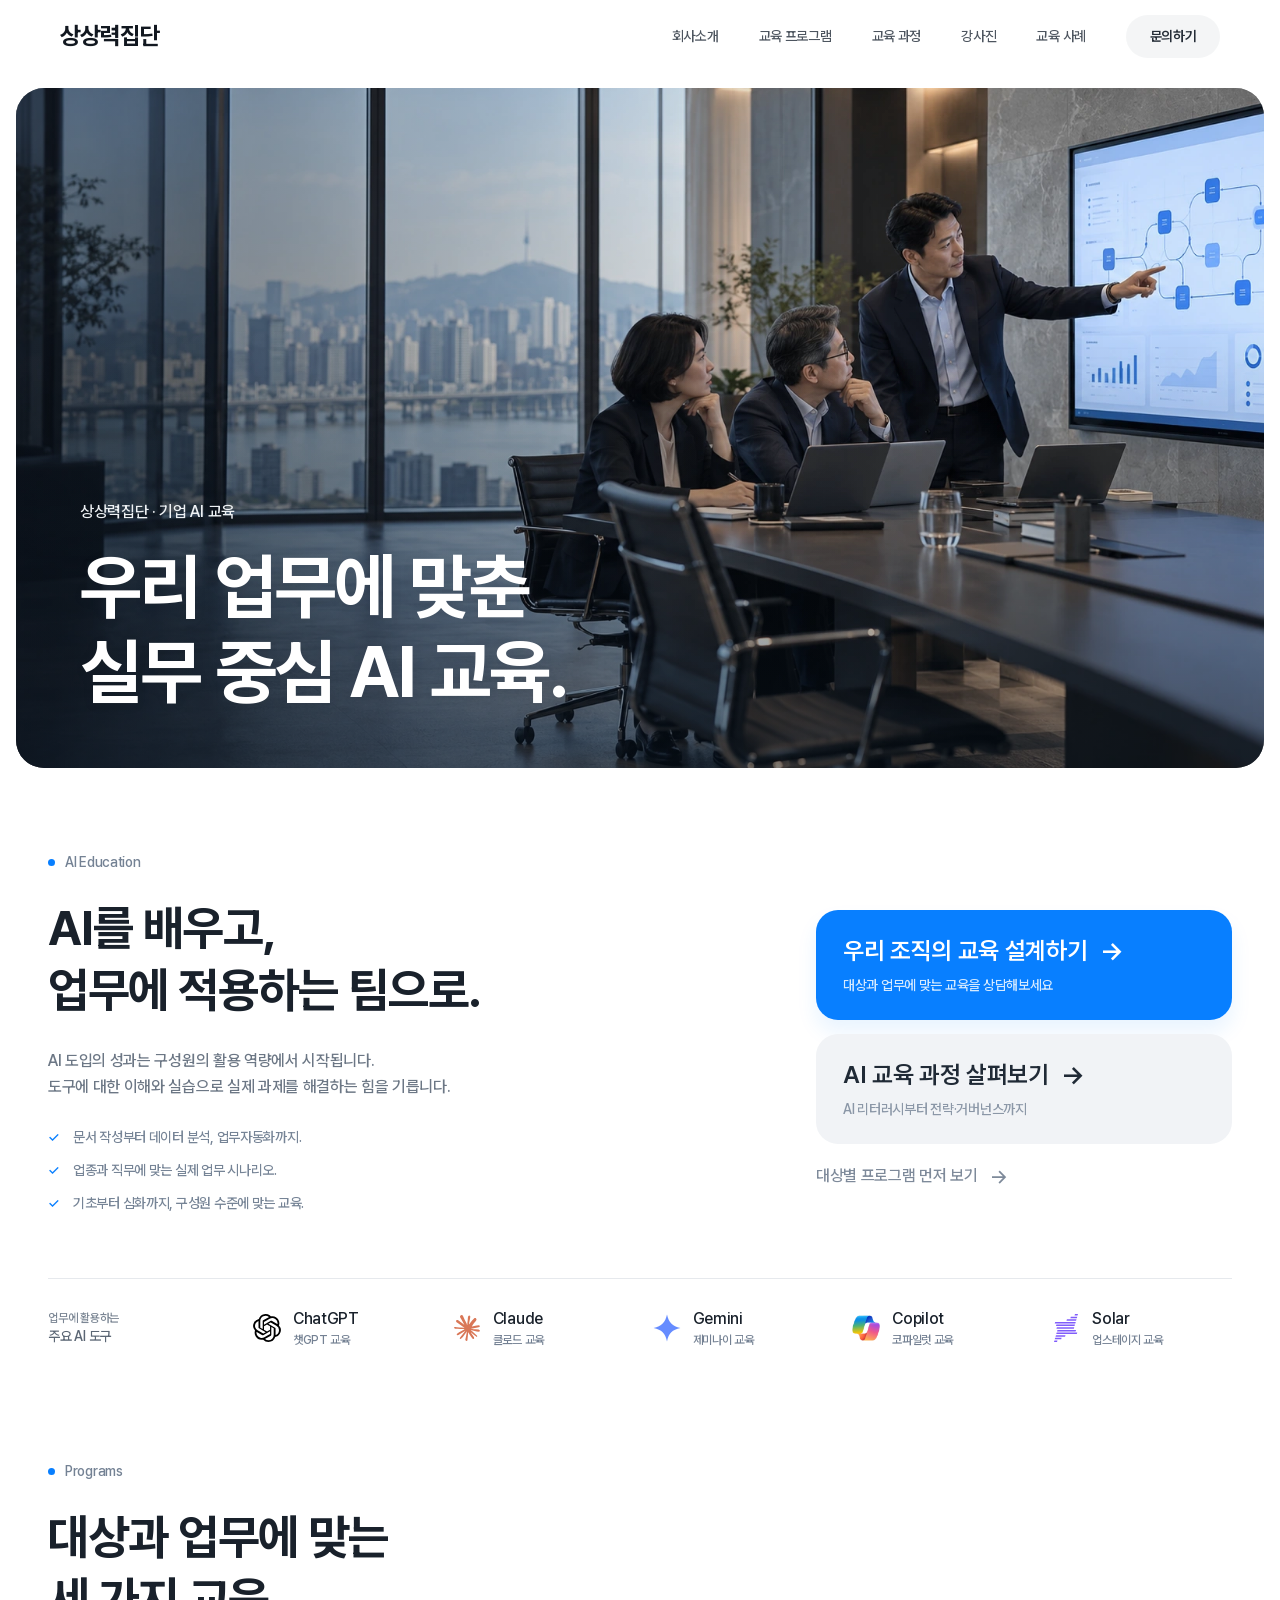
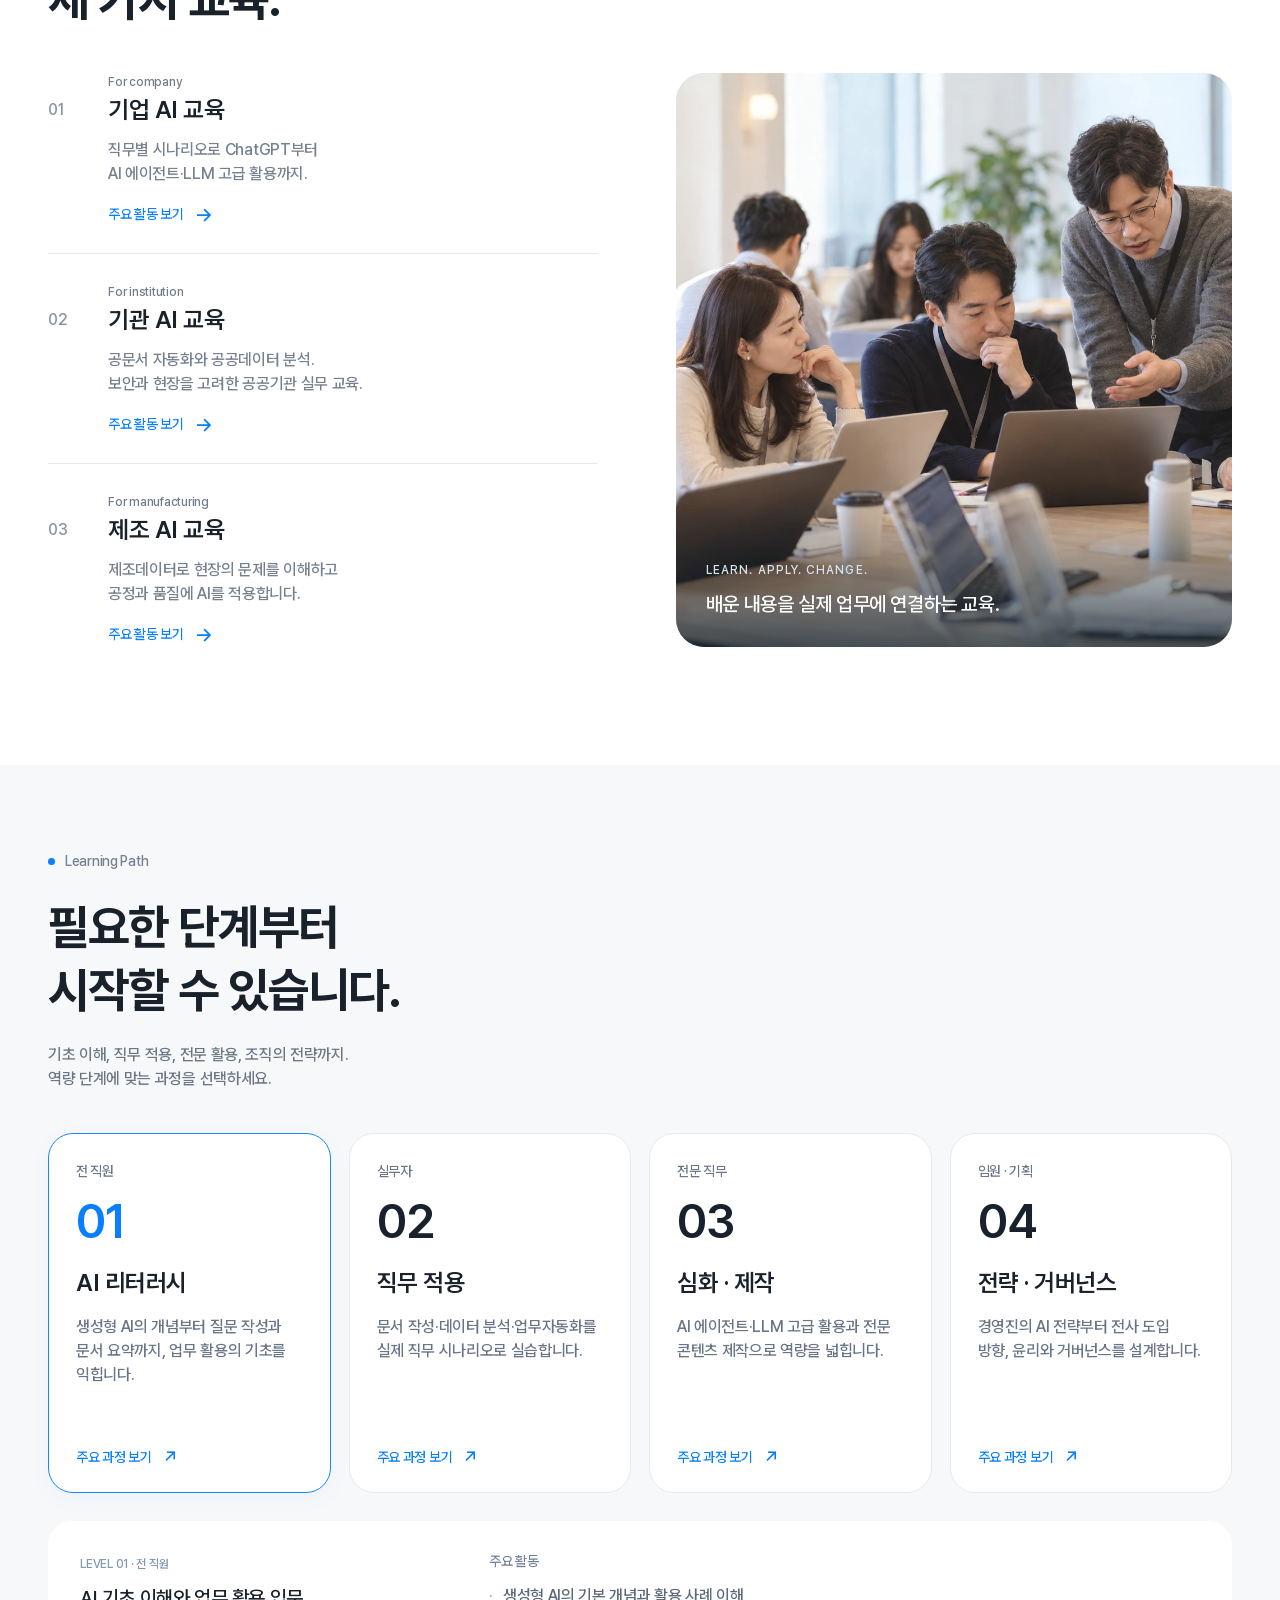
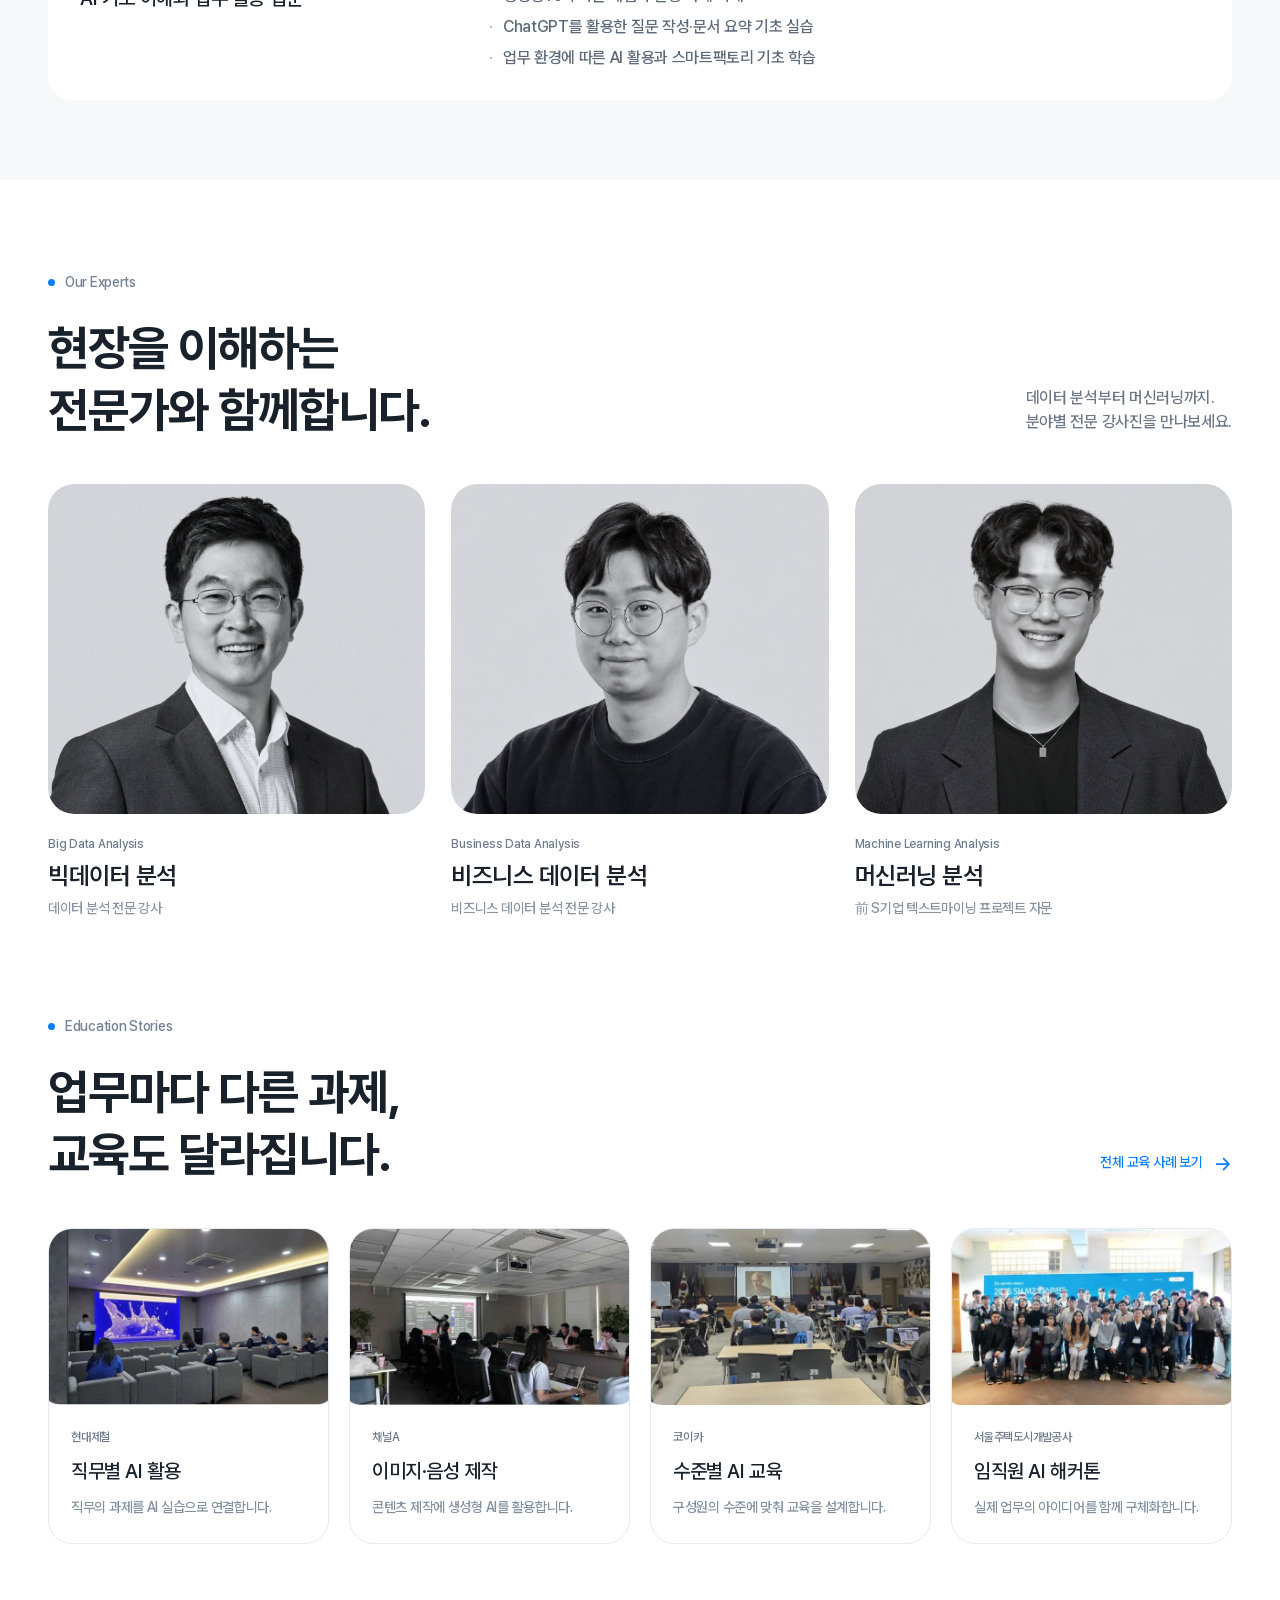
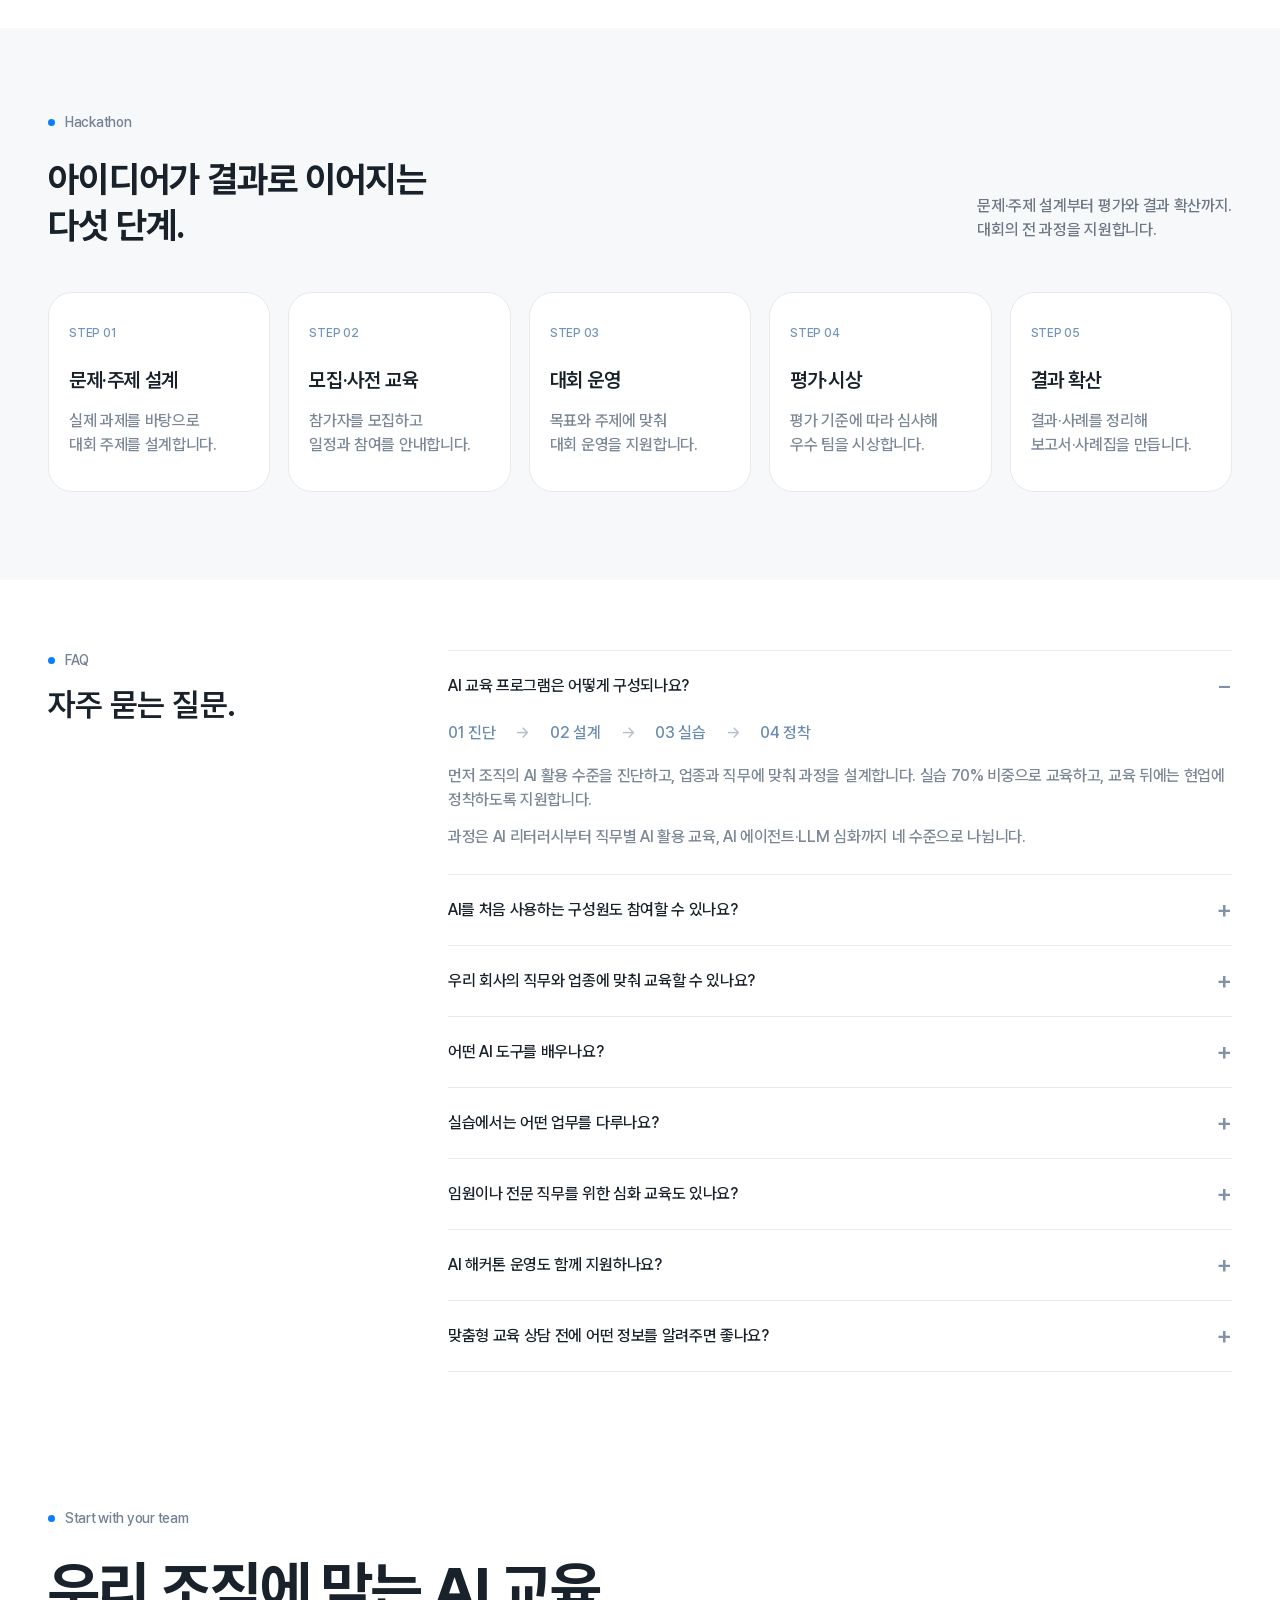
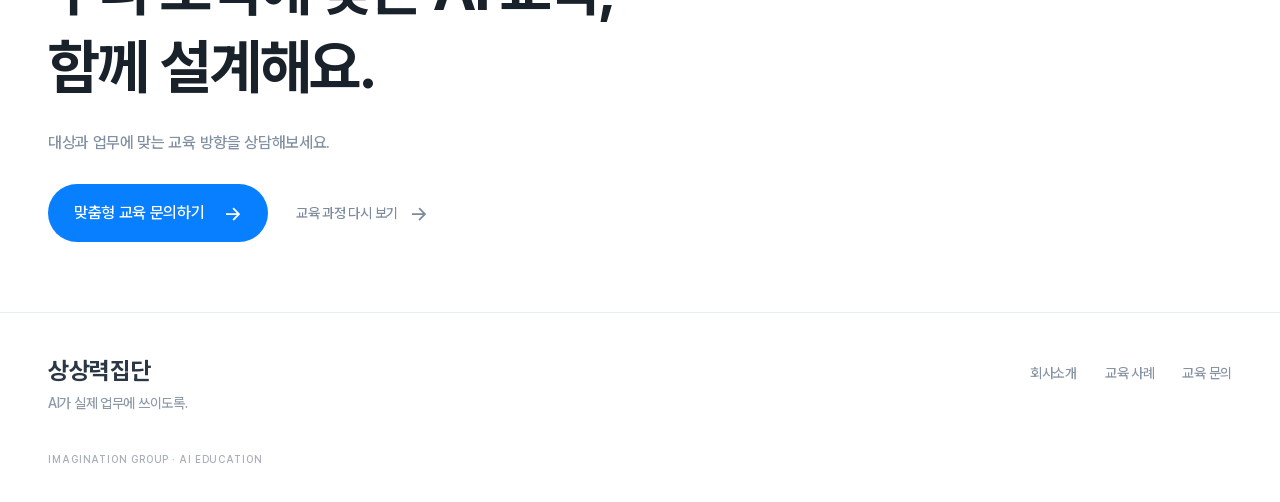
==== commit 7e023065: "Expand education FAQ to eight accessible questions" ====
--- a/index.html
+++ b/index.html
@@ -1,4 +1,4 @@
-<!doctype html><html lang="ko"><head><meta charset="utf-8"><meta name="viewport" content="width=device-width,initial-scale=1"><title>상상력집단 | 기업·공공기관 맞춤형 AI 교육</title><link rel="icon" href="assets/favicon.png"><meta name="description" content="AI 리터러시부터 직무별 활용, AI 에이전트·LLM 심화까지. 기업·공공기관에 맞춘 실무 중심 AI 교육을 상상력집단과 함께 설계하세요."><link rel="canonical" href="https://jaycho97.github.io/sangsang-ai-education/"><link rel="stylesheet" href="base.29b939edb87f.css"><link rel="stylesheet" href="style.49d7f8c6eec1.css"><script src="site.7b90c8368668.js" defer></script></head><body>
+<!doctype html><html lang="ko"><head><meta charset="utf-8"><meta name="viewport" content="width=device-width,initial-scale=1"><title>상상력집단 | 기업·공공기관 맞춤형 AI 교육</title><link rel="icon" href="assets/favicon.png"><meta name="description" content="AI 리터러시부터 직무별 활용, AI 에이전트·LLM 심화까지. 기업·공공기관에 맞춘 실무 중심 AI 교육을 상상력집단과 함께 설계하세요."><link rel="canonical" href="https://jaycho97.github.io/sangsang-ai-education/"><link rel="stylesheet" href="base.29b939edb87f.css"><link rel="stylesheet" href="style.8c9c2998c4ff.css"><script src="site.2a8b0f93046e.js" defer></script></head><body>
 <header class="site-header"><div class="header-inner"><a class="wordmark" href="#hero" aria-label="상상력집단 홈">상상력집단</a><nav class="global-nav" aria-label="주 메뉴"><a href="https://imaginationgroup.co.kr/about">회사소개</a><a href="#programs">교육 프로그램</a><a href="#curriculum">교육 과정</a><a href="#instructors">강사진</a><a href="#cases">교육 사례</a><a href="#contact" class="header-cta">문의하기</a></nav></div></header><main><section class="hero" id="hero"><img class="hero-photo" src="assets/hero-ax-workspace.1ff74a88c63d.webp" alt="AI 업무 흐름과 데이터 화면을 함께 검토하는 기업 전문가들"><div class="hero-shade"></div><div class="hero-copy"><p>상상력집단 · 기업 AI 교육</p><h1>우리 업무에 맞춘<br>실무 중심 AI 교육.</h1></div></section>
 <section class="intro section" id="education"><div class="container">
 <div class="intro-grid"><div class="intro-copy"><p class="eyebrow">AI Education</p><h2>AI를 배우고,<br>업무에 적용하는 팀으로.</h2><p class="body-copy">AI 도입의 성과는 구성원의 활용 역량에서 시작됩니다.<br>도구에 대한 이해와 실습으로 실제 과제를 해결하는 힘을 기릅니다.</p><ul class="check-list"><li>문서 작성부터 데이터 분석, 업무자동화까지.</li><li>업종과 직무에 맞는 실제 업무 시나리오.</li><li>기초부터 심화까지, 구성원 수준에 맞는 교육.</li></ul></div><div class="intro-actions"><a class="action-primary" href="#contact"><strong>우리 조직의 교육 설계하기 <span>→</span></strong><p>대상과 업무에 맞는 교육을 상담해보세요</p></a><a class="action-secondary" href="#curriculum"><strong>AI 교육 과정 살펴보기 <span>→</span></strong><p>AI 리터러시부터 전략·거버넌스까지</p></a><a class="text-link" href="#programs">대상별 프로그램 먼저 보기 <span>→</span></a></div></div>
@@ -13,6 +13,6 @@
 <section class="instructors section" id="instructors"><div class="container"><header class="section-heading split-heading"><div><p class="eyebrow">Our Experts</p><h2>현장을 이해하는<br>전문가와 함께합니다.</h2></div><p>데이터 분석부터 머신러닝까지.<br>분야별 전문 강사진을 만나보세요.</p></header><div class="expert-grid"><article class="expert-card"><div class="portrait"><img src="assets/instructor-normalized-1.592c4a264cc8.webp" alt="빅데이터 분석 강사"></div><p class="micro">Big Data Analysis</p><h3>빅데이터 분석</h3><p class="expert-note">데이터 분석 전문 강사</p></article><article class="expert-card"><div class="portrait"><img src="assets/instructor-normalized-2.c03315a060b1.webp" alt="비즈니스 데이터 분석 강사"></div><p class="micro">Business Data Analysis</p><h3>비즈니스 데이터 분석</h3><p class="expert-note">비즈니스 데이터 분석 전문 강사</p></article><article class="expert-card"><div class="portrait"><img src="assets/instructor-normalized-3.58bb6dfb79a3.webp" alt="머신러닝 분석 강사"></div><p class="micro">Machine Learning Analysis</p><h3>머신러닝 분석</h3><p class="expert-note">前 S기업 텍스트마이닝 프로젝트 자문</p></article></div></div></section>
 <section class="cases section" id="cases"><div class="container"><header class="section-heading split-heading"><div><p class="eyebrow">Education Stories</p><h2>업무마다 다른 과제,<br>교육도 달라집니다.</h2></div><a class="text-link" href="https://imaginationgroup.co.kr/ai-education/cases">전체 교육 사례 보기 <span>→</span></a></header><div class="case-grid"><article class="case-card"><div class="case-photo"><img src="assets/case-1.webp" alt="현대제철 직무별 AI 활용 교육 현장"></div><div class="case-content"><p>현대제철</p><h3>직무별 AI 활용</h3><span>직무의 과제를 AI 실습으로 연결합니다.</span></div></article><article class="case-card"><div class="case-photo"><img src="assets/case-2.webp" alt="채널A 이미지·음성 제작 교육 현장"></div><div class="case-content"><p>채널A</p><h3>이미지·음성 제작</h3><span>콘텐츠 제작에 생성형 AI를 활용합니다.</span></div></article><article class="case-card"><div class="case-photo"><img src="assets/case-3.webp" alt="코이카 수준별 AI 교육 교육 현장"></div><div class="case-content"><p>코이카</p><h3>수준별 AI 교육</h3><span>구성원의 수준에 맞춰 교육을 설계합니다.</span></div></article><article class="case-card"><div class="case-photo"><img src="assets/case-4.webp" alt="서울주택도시개발공사 임직원 AI 해커톤 교육 현장"></div><div class="case-content"><p>서울주택도시개발공사</p><h3>임직원 AI 해커톤</h3><span>실제 업무의 아이디어를 함께 구체화합니다.</span></div></article></div></div></section>
 <section class="hackathon section soft" id="hackathon"><div class="container"><header class="section-heading split-heading"><div><p class="eyebrow">Hackathon</p><h2>아이디어가 결과로 이어지는<br>다섯 단계.</h2></div><p>문제·주제 설계부터 평가와 결과 확산까지.<br>대회의 전 과정을 지원합니다.</p></header><ol class="process-grid"><li><span class="process-step">STEP 01</span><h3>문제·주제 설계</h3><p>실제 과제를 바탕으로<br>대회 주제를 설계합니다.</p></li><li><span class="process-step">STEP 02</span><h3>모집·사전 교육</h3><p>참가자를 모집하고<br>일정과 참여를 안내합니다.</p></li><li><span class="process-step">STEP 03</span><h3>대회 운영</h3><p>목표와 주제에 맞춰<br>대회 운영을 지원합니다.</p></li><li><span class="process-step">STEP 04</span><h3>평가·시상</h3><p>평가 기준에 따라 심사해<br>우수 팀을 시상합니다.</p></li><li><span class="process-step">STEP 05</span><h3>결과 확산</h3><p>결과·사례를 정리해<br>보고서·사례집을 만듭니다.</p></li></ol></div></section>
-<section class="faq section" id="faq"><div class="container faq-layout"><header><p class="eyebrow">FAQ</p><h2>자주 묻는 질문.</h2></header><details open><summary><span>AI 교육 프로그램은 어떻게 구성되나요?</span><b>−</b></summary><div class="faq-answer"><div class="faq-flow"><span>01 진단</span><i>→</i><span>02 설계</span><i>→</i><span>03 실습</span><i>→</i><span>04 정착</span></div><p>먼저 조직의 AI 활용 수준을 진단하고, 업종과 직무에 맞춰 과정을 설계합니다. 실습 70% 비중으로 교육하고, 교육 뒤에는 현업에 정착하도록 지원합니다.</p><p>과정은 AI 리터러시부터 직무별 AI 활용 교육, AI 에이전트·LLM 심화까지 네 수준으로 나뉩니다.</p></div></details></div></section>
+<section class="faq section" id="faq"><div class="container faq-layout"><header><p class="eyebrow">FAQ</p><h2>자주 묻는 질문.</h2></header><div class="faq-list"><details name="education-faq" id="faq-1" open><summary><span>AI 교육 프로그램은 어떻게 구성되나요?</span><b aria-hidden="true">−</b></summary><div class="faq-answer"><div class="faq-flow"><span>01 진단</span><i>→</i><span>02 설계</span><i>→</i><span>03 실습</span><i>→</i><span>04 정착</span></div><p>먼저 조직의 AI 활용 수준을 진단하고, 업종과 직무에 맞춰 과정을 설계합니다. 실습 70% 비중으로 교육하고, 교육 뒤에는 현업에 정착하도록 지원합니다.</p><p>과정은 AI 리터러시부터 직무별 AI 활용 교육, AI 에이전트·LLM 심화까지 네 수준으로 나뉩니다.</p></div></details><details name="education-faq" id="faq-2" ><summary><span>AI를 처음 사용하는 구성원도 참여할 수 있나요?</span><b aria-hidden="true">+</b></summary><div class="faq-answer"><p>네. AI 리터러시 과정은 AI를 처음 접하는 구성원을 위한 입문 과정입니다. 생성형 AI의 기본 개념과 사용법을 익히고, 질문 작성과 문서 요약 같은 기초 실습부터 시작합니다.</p><p>구성원의 현재 수준과 업무 환경에 맞춰 시작할 과정을 선택할 수 있습니다.</p></div></details><details name="education-faq" id="faq-3" ><summary><span>우리 회사의 직무와 업종에 맞춰 교육할 수 있나요?</span><b aria-hidden="true">+</b></summary><div class="faq-answer"><p>네. 기업·공공기관·제조 현장의 업무 특성과 구성원 수준에 맞춰 교육 주제와 실습을 설계합니다.</p><p>문서 작성, 공공데이터 분석, 제조데이터 활용 등 실제 업무 시나리오를 바탕으로 필요한 과정을 구성합니다.</p></div></details><details name="education-faq" id="faq-4" ><summary><span>어떤 AI 도구를 배우나요?</span><b aria-hidden="true">+</b></summary><div class="faq-answer"><p>ChatGPT, Claude, Gemini, Microsoft 365 Copilot, Solar 등 실무에 활용하는 AI 도구를 다룹니다.</p><p>교육 목표와 직무에 맞춰 활용할 도구와 실습 내용을 구성합니다.</p></div></details><details name="education-faq" id="faq-5" ><summary><span>실습에서는 어떤 업무를 다루나요?</span><b aria-hidden="true">+</b></summary><div class="faq-answer"><p>문서 작성·요약, 엑셀 및 공공데이터 분석, 업무자동화 등 실제 업무와 연결되는 주제로 실습합니다.</p><p>실습 70% 비중의 교육을 통해 도구의 기능을 익히는 데서 나아가 업무에 적용하는 방법을 배웁니다.</p></div></details><details name="education-faq" id="faq-6" ><summary><span>임원이나 전문 직무를 위한 심화 교육도 있나요?</span><b aria-hidden="true">+</b></summary><div class="faq-answer"><p>네. AI 에이전트·LLM 고급 활용, 전문 콘텐츠 제작 등 전문 직무를 위한 심화 과정을 운영합니다.</p><p>임원·기획 담당자를 위한 AI 전략, 전사 도입 방향, AI 윤리와 거버넌스 과정도 구성할 수 있습니다.</p></div></details><details name="education-faq" id="faq-7" ><summary><span>AI 해커톤 운영도 함께 지원하나요?</span><b aria-hidden="true">+</b></summary><div class="faq-answer"><p>네. 문제·주제 설계부터 참가자 모집·사전 교육, 대회 운영, 평가·시상, 결과 확산까지 다섯 단계로 지원합니다.</p><p>기관의 실제 과제를 바탕으로 주제를 설계하고, 결과와 우수 사례를 보고서·사례집으로 정리합니다.</p></div></details><details name="education-faq" id="faq-8" ><summary><span>맞춤형 교육 상담 전에 어떤 정보를 알려주면 좋나요?</span><b aria-hidden="true">+</b></summary><div class="faq-answer"><p>교육 대상과 직무, 구성원의 현재 AI 활용 수준, 교육으로 해결하고 싶은 업무나 희망 주제를 알려주시면 교육 방향을 구체화하는 데 도움이 됩니다.</p><p><a class="faq-contact-link" href="https://imaginationgroup.co.kr/contact/education">맞춤형 교육 문의하기 →</a></p></div></details></div></div></section>
 <section class="contact section" id="contact"><div class="container contact-card"><div><p class="eyebrow">Start with your team</p><h2>우리 조직에 맞는 AI 교육,<br>함께 설계해요.</h2><p>대상과 업무에 맞는 교육 방향을 상담해보세요.</p><div class="contact-actions"><a class="solid-button" href="https://imaginationgroup.co.kr/contact/education">맞춤형 교육 문의하기 <span>→</span></a><a class="text-link" href="#curriculum">교육 과정 다시 보기 <span>→</span></a></div></div></div></section>
 </main><footer><div class="container footer-inner"><div class="footer-brand">상상력집단<p>AI가 실제 업무에 쓰이도록.</p></div><div class="footer-links"><a href="https://imaginationgroup.co.kr/about">회사소개</a><a href="https://imaginationgroup.co.kr/ai-education/cases">교육 사례</a><a href="https://imaginationgroup.co.kr/contact/education">교육 문의</a></div><span class="footer-label">IMAGINATION GROUP · AI EDUCATION</span></div></footer></body></html>
--- a/style.8c9c2998c4ff.css
+++ b/style.8c9c2998c4ff.css
@@ -0,0 +1,15 @@
+:root{--ax-ink:#19212b;--ax-muted:#6c7785;--ax-blue:#087fff;--ax-soft:#f7f8fa;--ax-line:#e6e9ed}
+/* Photo-led corporate layout with restrained blue actions. */
+.section{padding:92px 0}main>section:not(.hero){color:var(--ax-ink)}.soft{background:var(--ax-soft)}.eyebrow{display:flex;align-items:center;gap:10px;font-size:14px;font-weight:500;line-height:21px;color:#748294;margin-bottom:24px}.eyebrow:before{content:'';display:block;width:7px;height:7px;border-radius:50%;background:var(--ax-blue)}.section-heading{margin-bottom:42px}.section-heading h2,.intro h2,.contact h2{font-size:48px;font-weight:700;line-height:62.4px;letter-spacing:-.02em}.section-heading>p:last-child:not(.eyebrow){font-size:16px;line-height:24px;color:var(--ax-muted);margin-top:22px}.split-heading{display:flex;justify-content:space-between;align-items:flex-end;gap:64px}.split-heading>p{max-width:390px;font-size:16px;line-height:24px;color:var(--ax-muted);margin-bottom:8px}.text-link{display:inline-flex;align-items:center;gap:12px;color:var(--ax-blue);font-size:16px;line-height:24px;font-weight:500}.text-link span{font-size:20px;line-height:30px}.micro{font-size:14px;color:#6f7c8c;line-height:21px}.body-copy{font-size:16px;color:var(--ax-muted);line-height:26px}
+.intro{padding-top:84px;padding-bottom:70px}.intro-grid{display:grid;grid-template-columns:minmax(0,1fr) 416px;gap:88px;align-items:center}.intro-copy .body-copy{margin-top:26px}.check-list{list-style:none;display:grid;gap:12px;margin-top:27px;color:#768496;font-size:14px;line-height:21px}.check-list li{position:relative;padding-left:25px}.check-list li:before{content:'✓';position:absolute;left:0;top:0;color:var(--ax-blue)}.intro-actions{padding-top:35px;display:flex;flex-direction:column;gap:14px}.intro-actions>a:not(.text-link){display:block;padding:25px 27px 24px;border-radius:22px}.intro-actions strong{font-size:24px;line-height:31.2px;display:flex;align-items:center;gap:12px;font-weight:600}.intro-actions strong span{font-size:26px}.intro-actions p{font-size:14px;line-height:21px;margin-top:9px}.action-primary{color:#fff;background:var(--ax-blue);box-shadow:0 12px 20px #1686ff18}.action-primary p{color:#d5eaff}.action-secondary{background:#f1f3f6;color:#202a36}.action-secondary p{color:#8b97a7}.intro-actions>.text-link{margin-top:3px;color:#7e8a9a}.tool-row{display:grid;grid-template-columns:185px repeat(5,1fr);border-top:1px solid var(--ax-line);margin-top:64px;padding-top:28px;gap:20px;align-items:center}.tool-row>p{font-size:12px;line-height:18px;color:#7b8694}.tool-row>p strong{font-size:14px;font-weight:500;color:#5b6674}.tool-row>div{display:flex;align-items:center;gap:12px}.tool-row img,.tool-row svg{width:28px;height:28px;object-fit:contain}.tool-row span{font-size:16px;font-weight:500;line-height:24px}.tool-row small{display:block;font-size:12px;font-weight:500;line-height:18px;color:#748193}
+.programs{padding-top:42px}.program-layout{display:grid;grid-template-columns:550px 1fr;gap:78px;align-items:start}.program-row{display:grid;grid-template-columns:40px 1fr;gap:20px;border-top:1px solid var(--ax-line);padding:29px 0 27px}.program-row:first-child{border-top:0;padding-top:0}.row-number{font-size:16px;line-height:24px;color:#8994a2;padding-top:25px}.program-row h3{font-size:24px;font-weight:600;line-height:31.2px;margin-top:3px}.program-row h3+p{font-size:16px;line-height:24px;margin-top:13px;color:#75818f}.program-row .micro{font-size:12px;line-height:18px}.program-row summary{font-size:14px;line-height:21px;color:var(--ax-blue);display:inline-flex;gap:11px;align-items:center;margin-top:18px;cursor:pointer;list-style:none}.program-row summary::-webkit-details-marker{display:none}.program-row summary span{font-size:20px}.program-row details[open] summary span{transform:rotate(90deg)}.program-details{padding:20px 0 2px;color:#6d7b8b;font-size:16px;line-height:24px}.program-details strong{display:block;font-size:16px;line-height:24px;font-weight:600;color:#48576b;margin-top:14px}.program-details strong:first-child{margin-top:0}.program-details p{font-size:16px;line-height:24px;margin-top:6px}.program-details ul{padding-left:18px;display:grid;gap:8px}.workshop{position:sticky;top:30px;border-radius:28px;overflow:hidden;background:#f0f1f2}.workshop>img{height:574px;width:100%;object-fit:cover;object-position:54% center}.workshop figcaption{position:absolute;left:0;right:0;bottom:0;padding:62px 30px 28px;background:linear-gradient(transparent,#102331b8);color:white}.workshop figcaption span{font-size:12px;letter-spacing:.09em;line-height:18px;color:#d7e4ee}.workshop figcaption p{font-size:20px;line-height:30px;margin-top:8px}
+.curriculum{padding-top:86px;padding-bottom:80px}.level-grid{display:grid;grid-template-columns:repeat(4,1fr);gap:18px;align-items:stretch}.level-card{display:flex;flex-direction:column;align-items:flex-start;min-height:360px;padding:27px 27px 24px;border:1px solid var(--ax-line);border-radius:25px;background:#fff;text-align:left;color:var(--ax-ink);transition:border-color .2s,box-shadow .2s}.level-card:hover{border-color:#b8d5f4}.level-card[aria-selected=true]{border-color:#1687ff;box-shadow:0 6px 22px #087fff0b}.level-audience{font-size:14px;line-height:21px;color:#6b7788}.level-number{display:block;font-size:48px;line-height:62.4px;font-weight:600;margin:8px 0 15px;color:#18212c}.level-card[aria-selected=true] .level-number{color:var(--ax-blue)}.level-card h3{font-size:24px;font-weight:600;line-height:31.2px;white-space:nowrap}.level-card p{font-size:16px;line-height:24px;font-weight:500;color:#677587;margin-top:17px;flex:1}.level-link{font-size:14px;line-height:21px;color:var(--ax-blue);display:flex;gap:10px;align-items:center;margin-top:23px}.level-link b{font-weight:500;font-size:18px}.level-panels{margin-top:28px}.level-panel{display:grid;grid-template-columns:355px 1fr;gap:54px;background:#fff;border-radius:24px;padding:30px 32px}.level-panel .micro{font-size:12px;line-height:18px;color:#8098b1}.level-panel h3{font-size:20px;line-height:30px;font-weight:500;margin-top:8px}.panel-list h4{font-size:14px;font-weight:500;line-height:21px;color:#748297;margin-bottom:12px}.panel-list ul{list-style:none;font-size:16px;line-height:24px;color:#5c6978;display:grid;gap:7px}.panel-list li{padding-left:14px;position:relative}.panel-list li:before{content:'·';position:absolute;left:0;color:#7ca5d5}.panel-list .two-columns{grid-template-columns:1fr 1fr;gap:8px 24px}
+.instructors{padding-bottom:62px}.expert-grid{display:grid;grid-template-columns:repeat(3,1fr);gap:26px}.portrait{height:330px;overflow:hidden;background:#eceff3;border-radius:26px}.portrait img{height:100%;width:100%;object-fit:cover;object-position:center 27%;mix-blend-mode:multiply}.expert-card>.micro{margin-top:21px;font-size:12px;line-height:18px}.expert-card h3{font-size:24px;line-height:31.2px;font-weight:600;margin-top:7px}.expert-note{font-size:14px;line-height:21px;color:#8893a0;margin-top:7px}
+.cases{padding-top:35px;padding-bottom:84px}.cases .text-link{font-size:14px;line-height:21px;white-space:nowrap;margin-bottom:8px}.case-grid{display:grid;grid-template-columns:repeat(4,1fr);gap:20px}.case-card{border:1px solid var(--ax-line);border-radius:24px;overflow:hidden;background:#fff}.case-photo{height:176px;overflow:hidden}.case-photo img{width:100%;height:100%;object-fit:cover;transition:transform .3s}.case-card:hover img{transform:scale(1.025)}.case-content{padding:23px 22px 25px}.case-content>p{font-size:12px;line-height:18px;color:#6f7b8a;min-height:18px}.case-content h3{font-size:20px;line-height:30px;font-weight:500;margin-top:10px}.case-content>span{display:block;font-size:14px;line-height:21px;color:#82909e;margin-top:11px}
+.hackathon{padding:84px 0 88px}.hackathon .section-heading h2{font-size:36px;line-height:46.8px}.process-grid{display:grid;grid-template-columns:repeat(5,1fr);gap:18px;list-style:none}.process-grid li{padding:27px 20px 29px;background:#fff;border:1px solid #e6e9ed;border-radius:24px;min-height:200px}.process-step{font-size:12px;line-height:18px;color:#7294bc}.process-grid h3{font-size:20px;font-weight:600;line-height:30px;white-space:nowrap;margin-top:21px}.process-grid li>p{font-size:16px;line-height:24px;color:#7c8897;margin-top:14px;white-space:nowrap}
+.faq{padding:70px 0}.faq-layout{display:grid;grid-template-columns:330px 1fr;gap:70px}.faq h2{font-size:32px;line-height:41.6px;font-weight:600}.faq .eyebrow{margin-bottom:14px}.faq-list{min-width:0;border-top:1px solid var(--ax-line)}.faq details{border-bottom:1px solid var(--ax-line)}.faq summary{cursor:pointer;list-style:none;display:flex;gap:20px;justify-content:space-between;align-items:center;padding:23px 0;font-size:16px;line-height:24px}.faq summary::-webkit-details-marker{display:none}.faq summary b{font-size:24px;line-height:24px;font-weight:500;color:#8193a7}.faq-answer{font-size:16px;line-height:24px;color:#7c8796;padding-bottom:25px}.faq-answer p+p{margin-top:13px}.faq-flow{display:flex;gap:20px;align-items:center;margin:0 0 19px;color:#6a8cb4;font-size:16px;line-height:24px}.faq-flow i{font-style:normal;color:#b6c1ce}
+.contact{padding:66px 0 70px}.contact-card{background:#fff;padding:0;display:block}.contact .eyebrow{margin-bottom:21px}.contact h2{font-size:60px;line-height:78px;font-weight:700;letter-spacing:-.035em}.contact h2+p{font-size:16px;line-height:24px;color:#8190a2;margin-top:25px}.contact-actions{display:flex;align-items:center;gap:28px;margin-top:29px}.solid-button{display:inline-flex;align-items:center;gap:20px;font-size:16px;line-height:24px;color:white;background:var(--ax-blue);border-radius:100px;padding:17px 26px}.solid-button span{font-size:20px}.contact-actions .text-link{font-size:14px;line-height:21px;color:#7d8b9e}
+footer{padding:42px 0 35px;border-top:1px solid #e9edf1}.footer-inner{display:grid;grid-template-columns:1fr auto;gap:30px;align-items:start}.footer-brand{font-size:24px;line-height:31.2px;font-weight:700;color:#2b3745}.footer-brand p{font-size:14px;line-height:21px;font-weight:500;color:#8f9aa8;margin-top:7px}.footer-links{display:flex;gap:28px;font-size:14px;line-height:21px;color:#8693a2;padding-top:8px}.footer-label{grid-column:1/-1;font-size:10px;line-height:15px;letter-spacing:.09em;color:#a6adb7;margin-top:8px}
+@media(prefers-reduced-motion:reduce){html{scroll-behavior:auto}.level-card,.case-photo img{transition:none}}
+
+.faq-contact-link{font-size:16px;line-height:24px;color:var(--ax-blue)}.faq-contact-link:hover{text-decoration:underline}
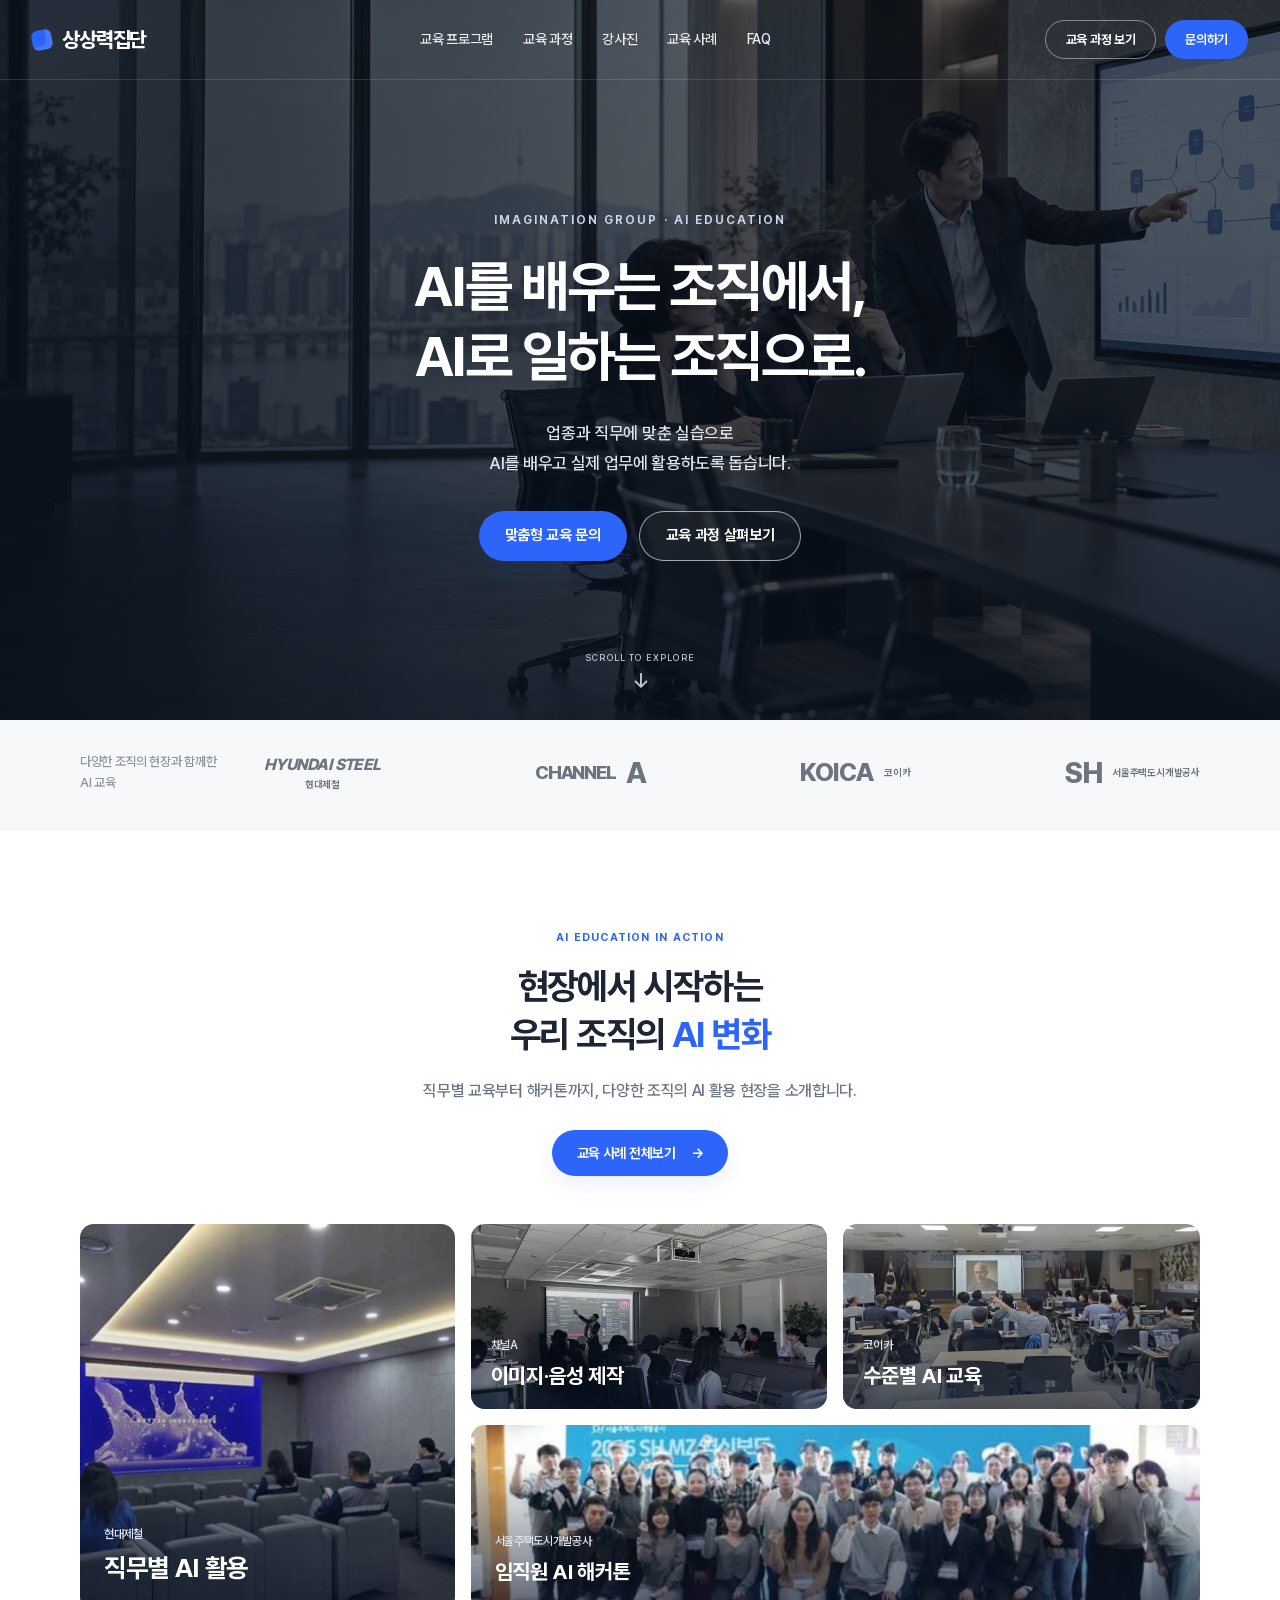
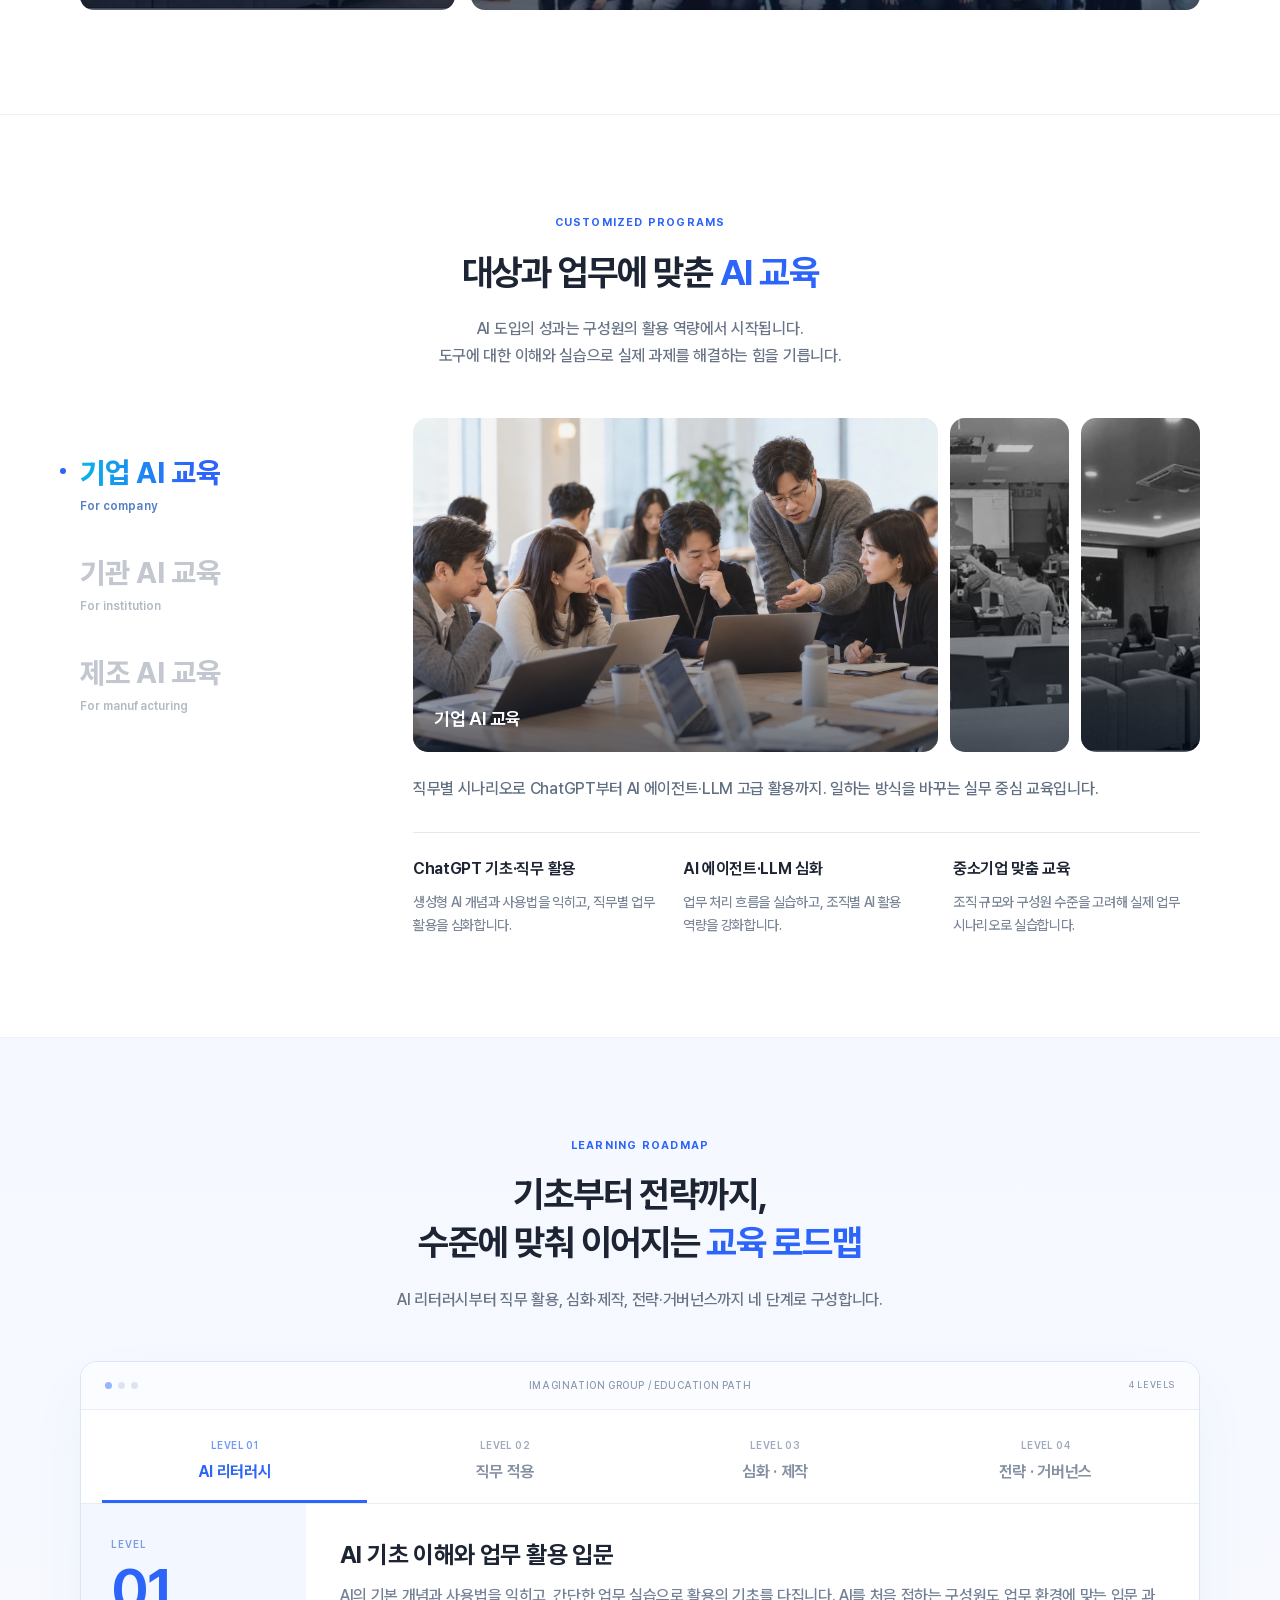
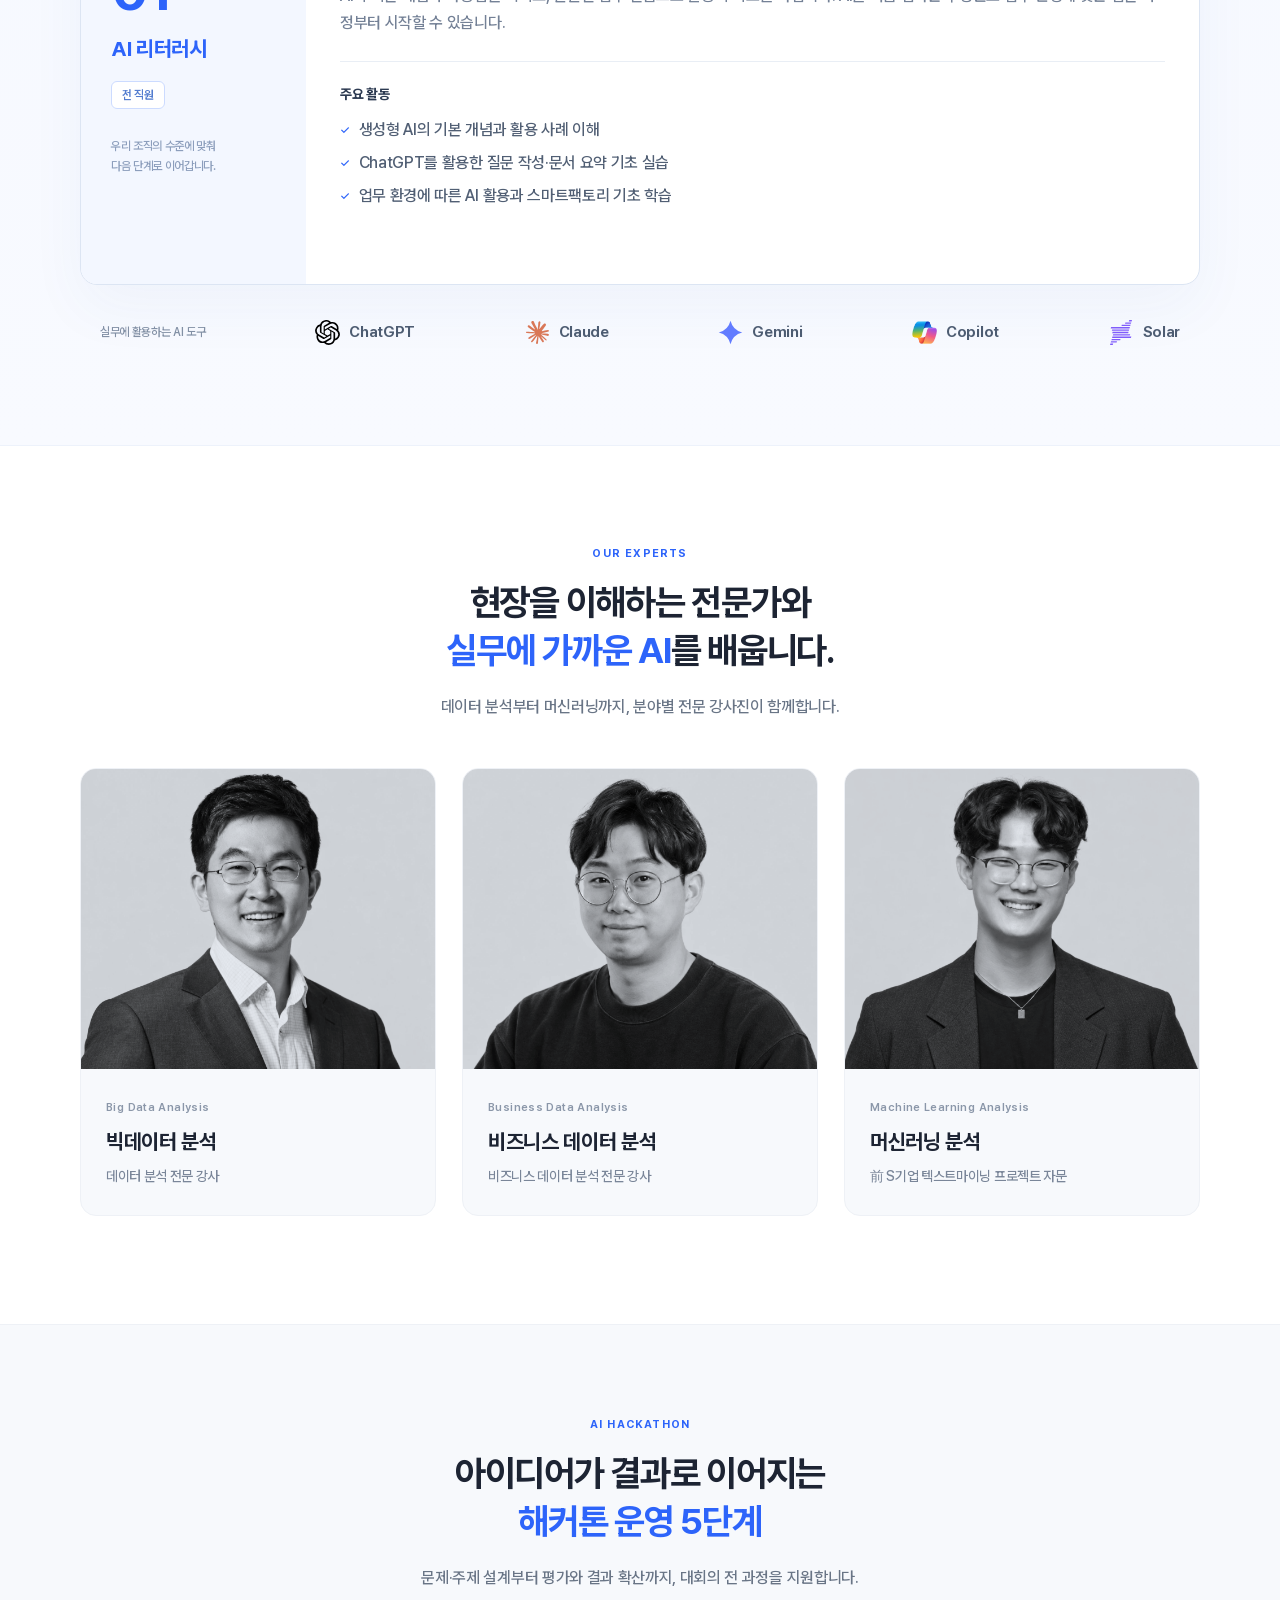
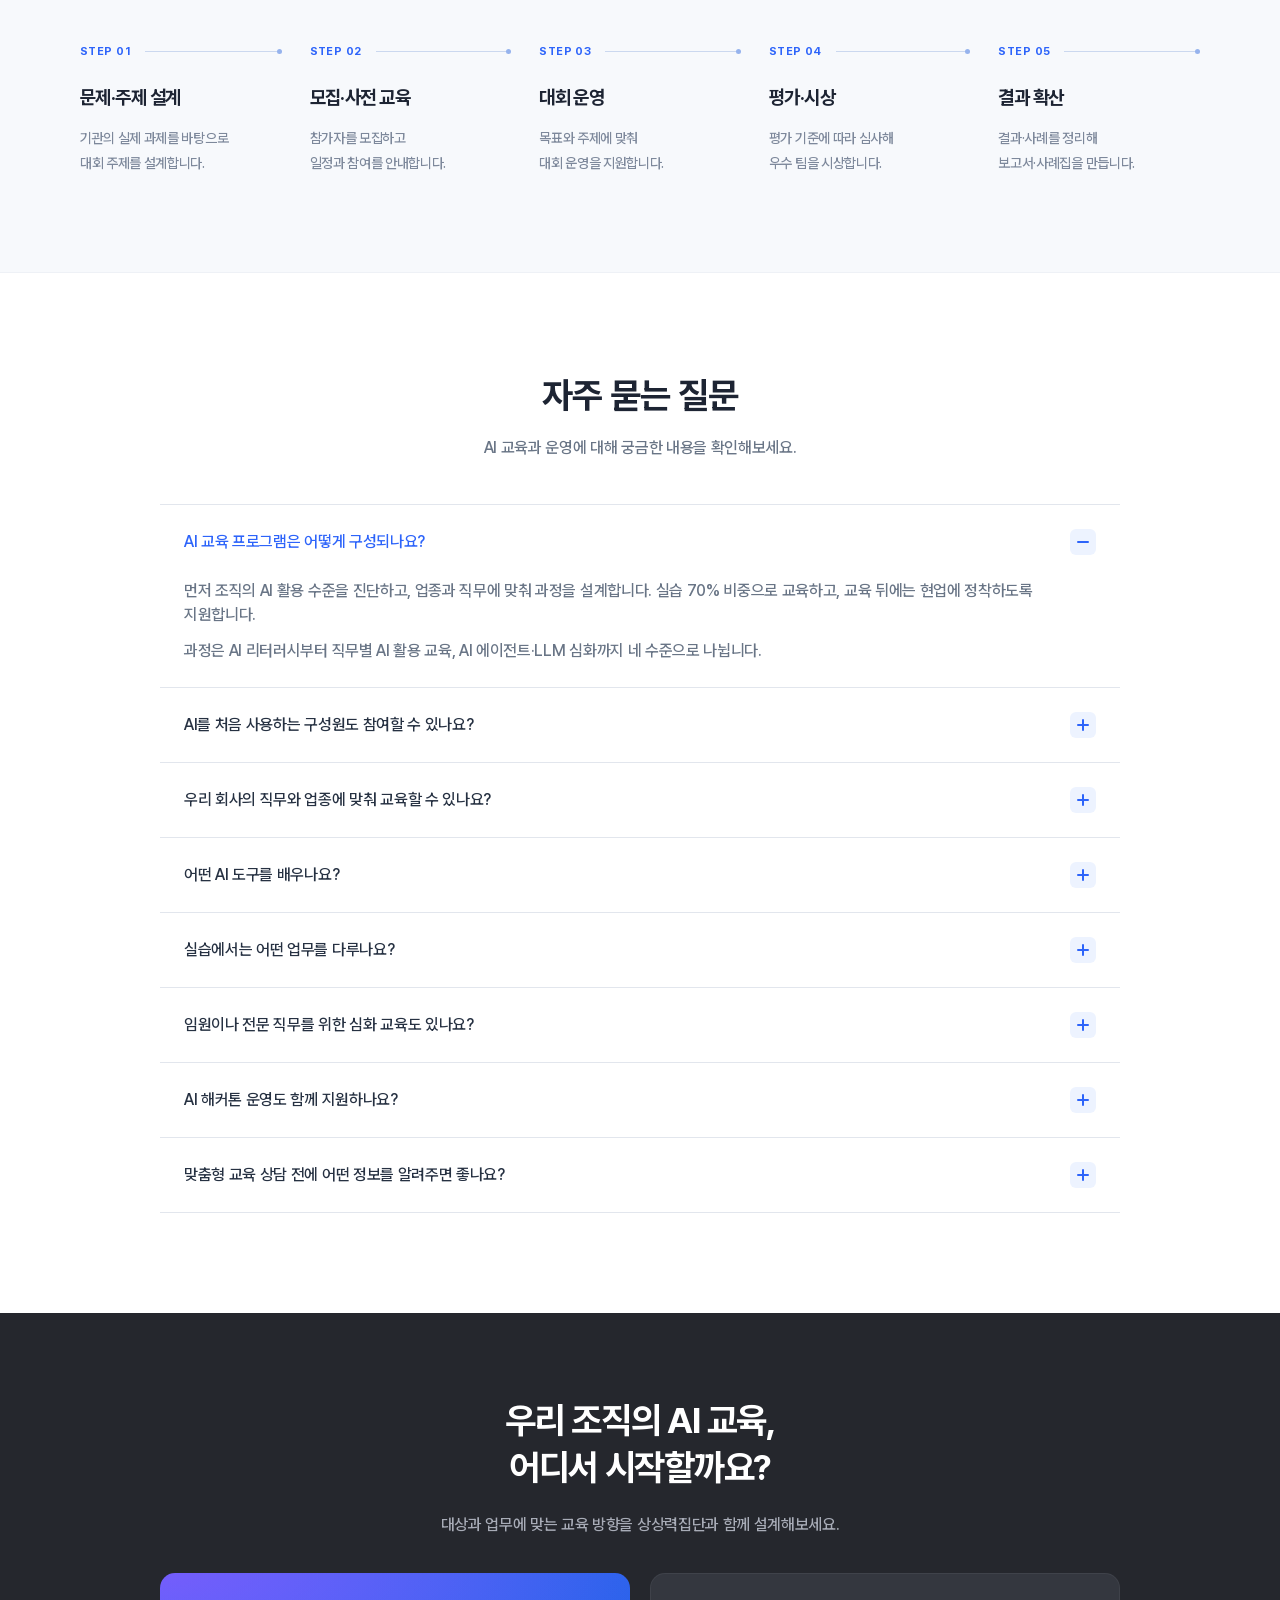
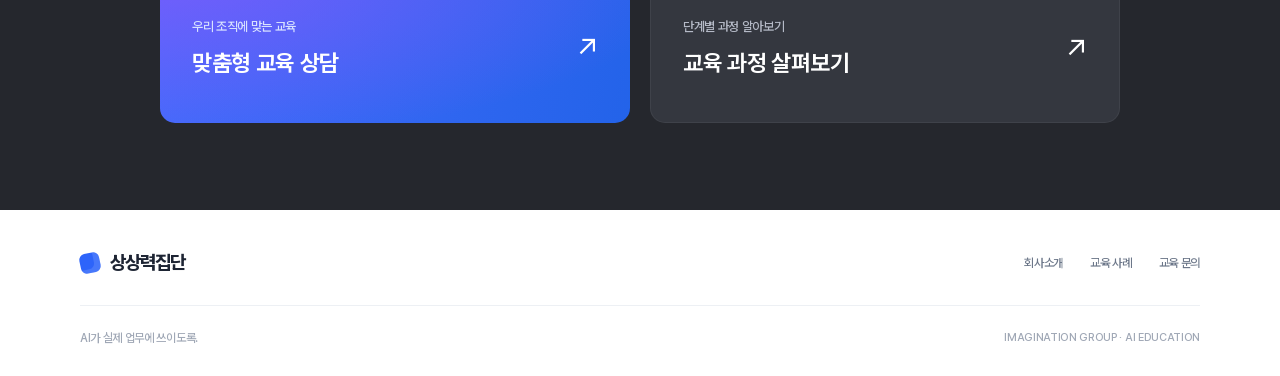
==== commit 159567cc: "Publish JoCoding-inspired AI education design" ====
--- a/index.html
+++ b/index.html
@@ -1,18 +1,103 @@
-<!doctype html><html lang="ko"><head><meta charset="utf-8"><meta name="viewport" content="width=device-width,initial-scale=1"><title>상상력집단 | 기업·공공기관 맞춤형 AI 교육</title><link rel="icon" href="assets/favicon.png"><meta name="description" content="AI 리터러시부터 직무별 활용, AI 에이전트·LLM 심화까지. 기업·공공기관에 맞춘 실무 중심 AI 교육을 상상력집단과 함께 설계하세요."><link rel="canonical" href="https://jaycho97.github.io/sangsang-ai-education/"><link rel="stylesheet" href="base.29b939edb87f.css"><link rel="stylesheet" href="style.8c9c2998c4ff.css"><script src="site.2a8b0f93046e.js" defer></script></head><body>
-<header class="site-header"><div class="header-inner"><a class="wordmark" href="#hero" aria-label="상상력집단 홈">상상력집단</a><nav class="global-nav" aria-label="주 메뉴"><a href="https://imaginationgroup.co.kr/about">회사소개</a><a href="#programs">교육 프로그램</a><a href="#curriculum">교육 과정</a><a href="#instructors">강사진</a><a href="#cases">교육 사례</a><a href="#contact" class="header-cta">문의하기</a></nav></div></header><main><section class="hero" id="hero"><img class="hero-photo" src="assets/hero-ax-workspace.1ff74a88c63d.webp" alt="AI 업무 흐름과 데이터 화면을 함께 검토하는 기업 전문가들"><div class="hero-shade"></div><div class="hero-copy"><p>상상력집단 · 기업 AI 교육</p><h1>우리 업무에 맞춘<br>실무 중심 AI 교육.</h1></div></section>
-<section class="intro section" id="education"><div class="container">
-<div class="intro-grid"><div class="intro-copy"><p class="eyebrow">AI Education</p><h2>AI를 배우고,<br>업무에 적용하는 팀으로.</h2><p class="body-copy">AI 도입의 성과는 구성원의 활용 역량에서 시작됩니다.<br>도구에 대한 이해와 실습으로 실제 과제를 해결하는 힘을 기릅니다.</p><ul class="check-list"><li>문서 작성부터 데이터 분석, 업무자동화까지.</li><li>업종과 직무에 맞는 실제 업무 시나리오.</li><li>기초부터 심화까지, 구성원 수준에 맞는 교육.</li></ul></div><div class="intro-actions"><a class="action-primary" href="#contact"><strong>우리 조직의 교육 설계하기 <span>→</span></strong><p>대상과 업무에 맞는 교육을 상담해보세요</p></a><a class="action-secondary" href="#curriculum"><strong>AI 교육 과정 살펴보기 <span>→</span></strong><p>AI 리터러시부터 전략·거버넌스까지</p></a><a class="text-link" href="#programs">대상별 프로그램 먼저 보기 <span>→</span></a></div></div>
-<div class="tool-row" aria-label="교육에 활용하는 주요 AI 도구"><p>업무에 활용하는<br><strong>주요 AI 도구</strong></p><div><img src="assets/tool-chatgpt.svg" alt=""><span>ChatGPT<small>챗GPT 교육</small></span></div><div><img src="assets/tool-claude-mark.svg" alt=""><span>Claude<small>클로드 교육</small></span></div><div><svg viewBox="0 0 48 48" aria-hidden="true"><path d="M24 1C27 15 33 21 47 24C33 27 27 33 24 47C21 33 15 27 1 24C15 21 21 15 24 1Z" fill="#668cff"/></svg><span>Gemini<small>제미나이 교육</small></span></div><div><img src="assets/tool-copilot.webp" alt=""><span>Copilot<small>코파일럿 교육</small></span></div><div><img src="assets/tool-upstage-mark.svg" alt=""><span>Solar<small>업스테이지 교육</small></span></div></div>
-</div></section>
-<section class="programs section" id="programs"><div class="container"><header class="section-heading"><p class="eyebrow">Programs</p><h2>대상과 업무에 맞는<br>세 가지 교육.</h2></header><div class="program-layout"><div class="program-rows">
-<article class="program-row"><span class="row-number">01</span><div><p class="micro">For company</p><h3>기업 AI 교육</h3><p>직무별 시나리오로 ChatGPT부터<br>AI 에이전트·LLM 고급 활용까지.</p><details><summary>주요 활동 보기 <span>→</span></summary><div class="program-details"><strong>ChatGPT 기초 &amp; 직무별 활용</strong><p>생성형 AI의 개념과 사용법을 익히고, 마스터 과정으로 직무별 활용을 심화합니다.</p><strong>AI 에이전트 &amp; LLM 고급 활용</strong><p>업무 처리 흐름을 실습하고, 조직별 AI 활용 역량을 강화합니다.</p><strong>중소기업 맞춤 교육</strong><p>조직 규모와 구성원 수준을 고려해 설계하고, 실제 업무 시나리오로 실습합니다.</p></div></details></div></article>
-<article class="program-row"><span class="row-number">02</span><div><p class="micro">For institution</p><h3>기관 AI 교육</h3><p>공문서 자동화와 공공데이터 분석.<br>보안과 현장을 고려한 공공기관 실무 교육.</p><details><summary>주요 활동 보기 <span>→</span></summary><div class="program-details"><ul><li>AI 리터러시 · 직무별 활용</li><li>공문서 자동화 · 공공데이터 분석</li><li>민원응대 · AI 전문가 코칭</li></ul></div></details></div></article>
-<article class="program-row"><span class="row-number">03</span><div><p class="micro">For manufacturing</p><h3>제조 AI 교육</h3><p>제조데이터로 현장의 문제를 이해하고<br>공정과 품질에 AI를 적용합니다.</p><details><summary>주요 활동 보기 <span>→</span></summary><div class="program-details"><ul><li>스마트팩토리 기초</li><li>예지보전 · 비전검사 · 품질검출</li><li>공정 최적화 · 피지컬 AI</li></ul></div></details></div></article>
-</div><figure class="workshop"><img src="assets/ai-workshop.c64a867b867e.webp" alt="업무 과제를 함께 살펴보는 AI 실습 교육 장면"><figcaption><span>LEARN. APPLY. CHANGE.</span><p>배운 내용을 실제 업무에 연결하는 교육.</p></figcaption></figure></div></div></section>
-<section class="curriculum section soft" id="curriculum"><div class="container"><header class="section-heading"><p class="eyebrow">Learning Path</p><h2>필요한 단계부터<br>시작할 수 있습니다.</h2><p>기초 이해, 직무 적용, 전문 활용, 조직의 전략까지.<br>역량 단계에 맞는 과정을 선택하세요.</p></header><div class="level-grid" role="tablist" aria-label="AI 교육 단계"><button class="level-card" id="level-1" role="tab" aria-selected="true" aria-controls="panel-1" tabindex="0"><span class="level-audience">전 직원</span><span class="level-number">01</span><h3>AI 리터러시</h3><p>생성형 AI의 개념부터 질문 작성과 문서 요약까지, 업무 활용의 기초를 익힙니다.</p><span class="level-link">주요 과정 보기 <b>↗</b></span></button><button class="level-card" id="level-2" role="tab" aria-selected="false" aria-controls="panel-2" tabindex="-1"><span class="level-audience">실무자</span><span class="level-number">02</span><h3>직무 적용</h3><p>문서 작성·데이터 분석·업무자동화를 실제 직무 시나리오로 실습합니다.</p><span class="level-link">주요 과정 보기 <b>↗</b></span></button><button class="level-card" id="level-3" role="tab" aria-selected="false" aria-controls="panel-3" tabindex="-1"><span class="level-audience">전문 직무</span><span class="level-number">03</span><h3>심화 · 제작</h3><p>AI 에이전트·LLM 고급 활용과 전문 콘텐츠 제작으로 역량을 넓힙니다.</p><span class="level-link">주요 과정 보기 <b>↗</b></span></button><button class="level-card" id="level-4" role="tab" aria-selected="false" aria-controls="panel-4" tabindex="-1"><span class="level-audience">임원 · 기획</span><span class="level-number">04</span><h3>전략 · 거버넌스</h3><p>경영진의 AI 전략부터 전사 도입 방향, 윤리와 거버넌스를 설계합니다.</p><span class="level-link">주요 과정 보기 <b>↗</b></span></button></div><div class="level-panels"><div class="level-panel" id="panel-1" role="tabpanel" aria-labelledby="level-1" ><div><span class="micro">LEVEL 01 · 전 직원</span><h3>AI 기초 이해와 업무 활용 입문</h3></div><div class="panel-list"><h4>주요 활동</h4><ul class=""><li>생성형 AI의 기본 개념과 활용 사례 이해</li><li>ChatGPT를 활용한 질문 작성·문서 요약 기초 실습</li><li>업무 환경에 따른 AI 활용과 스마트팩토리 기초 학습</li></ul></div></div><div class="level-panel" id="panel-2" role="tabpanel" aria-labelledby="level-2" hidden><div><span class="micro">LEVEL 02 · 실무자</span><h3>직무별 업무에 AI 활용하기</h3></div><div class="panel-list"><h4>주요 과정</h4><ul class="two-columns"><li>챗GPT 마스터 교육</li><li>업무자동화 AI 활용</li><li>VBA(엑셀) AI 활용</li><li>PPT AI 활용 (캔바·감마)</li><li>챗GPT 엑셀 데이터 분석</li><li>경쟁사 정밀분석 AI</li><li>중간관리자 AI 리더십</li><li>공문서 AI 자동화</li><li>예지보전 (고장 예측)</li><li>비전검사·품질검출</li></ul></div></div><div class="level-panel" id="panel-3" role="tabpanel" aria-labelledby="level-3" hidden><div><span class="micro">LEVEL 03 · 전문 직무</span><h3>AI 전문 활용과 제작 역량 심화</h3></div><div class="panel-list"><h4>주요 과정</h4><ul class="two-columns"><li>LLM 활용 고급화</li><li>비용절감 AI 해결사</li><li>AI 크리에이티브 워크샵</li><li>생성형 이미지·영상 전문</li><li>공공데이터 분석 AI</li><li>맞춤형 VOD 제작</li><li>실시간 AI 전문가 코칭</li><li>민원응대 AI 전문</li><li>피지컬 AI</li><li>공정 최적화</li></ul></div></div><div class="level-panel" id="panel-4" role="tabpanel" aria-labelledby="level-4" hidden><div><span class="micro">LEVEL 04 · 임원 · 기획</span><h3>조직의 AI 전략과 거버넌스 설계</h3></div><div class="panel-list"><h4>주요 과정</h4><ul class=""><li>경영진 AI 전략 워크샵</li><li>AI 윤리경영 가이드라인</li><li>AI 도입 전사과정 (40h)</li><li>인공지능기본법 교육</li></ul></div></div></div></div></section>
-<section class="instructors section" id="instructors"><div class="container"><header class="section-heading split-heading"><div><p class="eyebrow">Our Experts</p><h2>현장을 이해하는<br>전문가와 함께합니다.</h2></div><p>데이터 분석부터 머신러닝까지.<br>분야별 전문 강사진을 만나보세요.</p></header><div class="expert-grid"><article class="expert-card"><div class="portrait"><img src="assets/instructor-normalized-1.592c4a264cc8.webp" alt="빅데이터 분석 강사"></div><p class="micro">Big Data Analysis</p><h3>빅데이터 분석</h3><p class="expert-note">데이터 분석 전문 강사</p></article><article class="expert-card"><div class="portrait"><img src="assets/instructor-normalized-2.c03315a060b1.webp" alt="비즈니스 데이터 분석 강사"></div><p class="micro">Business Data Analysis</p><h3>비즈니스 데이터 분석</h3><p class="expert-note">비즈니스 데이터 분석 전문 강사</p></article><article class="expert-card"><div class="portrait"><img src="assets/instructor-normalized-3.58bb6dfb79a3.webp" alt="머신러닝 분석 강사"></div><p class="micro">Machine Learning Analysis</p><h3>머신러닝 분석</h3><p class="expert-note">前 S기업 텍스트마이닝 프로젝트 자문</p></article></div></div></section>
-<section class="cases section" id="cases"><div class="container"><header class="section-heading split-heading"><div><p class="eyebrow">Education Stories</p><h2>업무마다 다른 과제,<br>교육도 달라집니다.</h2></div><a class="text-link" href="https://imaginationgroup.co.kr/ai-education/cases">전체 교육 사례 보기 <span>→</span></a></header><div class="case-grid"><article class="case-card"><div class="case-photo"><img src="assets/case-1.webp" alt="현대제철 직무별 AI 활용 교육 현장"></div><div class="case-content"><p>현대제철</p><h3>직무별 AI 활용</h3><span>직무의 과제를 AI 실습으로 연결합니다.</span></div></article><article class="case-card"><div class="case-photo"><img src="assets/case-2.webp" alt="채널A 이미지·음성 제작 교육 현장"></div><div class="case-content"><p>채널A</p><h3>이미지·음성 제작</h3><span>콘텐츠 제작에 생성형 AI를 활용합니다.</span></div></article><article class="case-card"><div class="case-photo"><img src="assets/case-3.webp" alt="코이카 수준별 AI 교육 교육 현장"></div><div class="case-content"><p>코이카</p><h3>수준별 AI 교육</h3><span>구성원의 수준에 맞춰 교육을 설계합니다.</span></div></article><article class="case-card"><div class="case-photo"><img src="assets/case-4.webp" alt="서울주택도시개발공사 임직원 AI 해커톤 교육 현장"></div><div class="case-content"><p>서울주택도시개발공사</p><h3>임직원 AI 해커톤</h3><span>실제 업무의 아이디어를 함께 구체화합니다.</span></div></article></div></div></section>
-<section class="hackathon section soft" id="hackathon"><div class="container"><header class="section-heading split-heading"><div><p class="eyebrow">Hackathon</p><h2>아이디어가 결과로 이어지는<br>다섯 단계.</h2></div><p>문제·주제 설계부터 평가와 결과 확산까지.<br>대회의 전 과정을 지원합니다.</p></header><ol class="process-grid"><li><span class="process-step">STEP 01</span><h3>문제·주제 설계</h3><p>실제 과제를 바탕으로<br>대회 주제를 설계합니다.</p></li><li><span class="process-step">STEP 02</span><h3>모집·사전 교육</h3><p>참가자를 모집하고<br>일정과 참여를 안내합니다.</p></li><li><span class="process-step">STEP 03</span><h3>대회 운영</h3><p>목표와 주제에 맞춰<br>대회 운영을 지원합니다.</p></li><li><span class="process-step">STEP 04</span><h3>평가·시상</h3><p>평가 기준에 따라 심사해<br>우수 팀을 시상합니다.</p></li><li><span class="process-step">STEP 05</span><h3>결과 확산</h3><p>결과·사례를 정리해<br>보고서·사례집을 만듭니다.</p></li></ol></div></section>
-<section class="faq section" id="faq"><div class="container faq-layout"><header><p class="eyebrow">FAQ</p><h2>자주 묻는 질문.</h2></header><div class="faq-list"><details name="education-faq" id="faq-1" open><summary><span>AI 교육 프로그램은 어떻게 구성되나요?</span><b aria-hidden="true">−</b></summary><div class="faq-answer"><div class="faq-flow"><span>01 진단</span><i>→</i><span>02 설계</span><i>→</i><span>03 실습</span><i>→</i><span>04 정착</span></div><p>먼저 조직의 AI 활용 수준을 진단하고, 업종과 직무에 맞춰 과정을 설계합니다. 실습 70% 비중으로 교육하고, 교육 뒤에는 현업에 정착하도록 지원합니다.</p><p>과정은 AI 리터러시부터 직무별 AI 활용 교육, AI 에이전트·LLM 심화까지 네 수준으로 나뉩니다.</p></div></details><details name="education-faq" id="faq-2" ><summary><span>AI를 처음 사용하는 구성원도 참여할 수 있나요?</span><b aria-hidden="true">+</b></summary><div class="faq-answer"><p>네. AI 리터러시 과정은 AI를 처음 접하는 구성원을 위한 입문 과정입니다. 생성형 AI의 기본 개념과 사용법을 익히고, 질문 작성과 문서 요약 같은 기초 실습부터 시작합니다.</p><p>구성원의 현재 수준과 업무 환경에 맞춰 시작할 과정을 선택할 수 있습니다.</p></div></details><details name="education-faq" id="faq-3" ><summary><span>우리 회사의 직무와 업종에 맞춰 교육할 수 있나요?</span><b aria-hidden="true">+</b></summary><div class="faq-answer"><p>네. 기업·공공기관·제조 현장의 업무 특성과 구성원 수준에 맞춰 교육 주제와 실습을 설계합니다.</p><p>문서 작성, 공공데이터 분석, 제조데이터 활용 등 실제 업무 시나리오를 바탕으로 필요한 과정을 구성합니다.</p></div></details><details name="education-faq" id="faq-4" ><summary><span>어떤 AI 도구를 배우나요?</span><b aria-hidden="true">+</b></summary><div class="faq-answer"><p>ChatGPT, Claude, Gemini, Microsoft 365 Copilot, Solar 등 실무에 활용하는 AI 도구를 다룹니다.</p><p>교육 목표와 직무에 맞춰 활용할 도구와 실습 내용을 구성합니다.</p></div></details><details name="education-faq" id="faq-5" ><summary><span>실습에서는 어떤 업무를 다루나요?</span><b aria-hidden="true">+</b></summary><div class="faq-answer"><p>문서 작성·요약, 엑셀 및 공공데이터 분석, 업무자동화 등 실제 업무와 연결되는 주제로 실습합니다.</p><p>실습 70% 비중의 교육을 통해 도구의 기능을 익히는 데서 나아가 업무에 적용하는 방법을 배웁니다.</p></div></details><details name="education-faq" id="faq-6" ><summary><span>임원이나 전문 직무를 위한 심화 교육도 있나요?</span><b aria-hidden="true">+</b></summary><div class="faq-answer"><p>네. AI 에이전트·LLM 고급 활용, 전문 콘텐츠 제작 등 전문 직무를 위한 심화 과정을 운영합니다.</p><p>임원·기획 담당자를 위한 AI 전략, 전사 도입 방향, AI 윤리와 거버넌스 과정도 구성할 수 있습니다.</p></div></details><details name="education-faq" id="faq-7" ><summary><span>AI 해커톤 운영도 함께 지원하나요?</span><b aria-hidden="true">+</b></summary><div class="faq-answer"><p>네. 문제·주제 설계부터 참가자 모집·사전 교육, 대회 운영, 평가·시상, 결과 확산까지 다섯 단계로 지원합니다.</p><p>기관의 실제 과제를 바탕으로 주제를 설계하고, 결과와 우수 사례를 보고서·사례집으로 정리합니다.</p></div></details><details name="education-faq" id="faq-8" ><summary><span>맞춤형 교육 상담 전에 어떤 정보를 알려주면 좋나요?</span><b aria-hidden="true">+</b></summary><div class="faq-answer"><p>교육 대상과 직무, 구성원의 현재 AI 활용 수준, 교육으로 해결하고 싶은 업무나 희망 주제를 알려주시면 교육 방향을 구체화하는 데 도움이 됩니다.</p><p><a class="faq-contact-link" href="https://imaginationgroup.co.kr/contact/education">맞춤형 교육 문의하기 →</a></p></div></details></div></div></section>
-<section class="contact section" id="contact"><div class="container contact-card"><div><p class="eyebrow">Start with your team</p><h2>우리 조직에 맞는 AI 교육,<br>함께 설계해요.</h2><p>대상과 업무에 맞는 교육 방향을 상담해보세요.</p><div class="contact-actions"><a class="solid-button" href="https://imaginationgroup.co.kr/contact/education">맞춤형 교육 문의하기 <span>→</span></a><a class="text-link" href="#curriculum">교육 과정 다시 보기 <span>→</span></a></div></div></div></section>
-</main><footer><div class="container footer-inner"><div class="footer-brand">상상력집단<p>AI가 실제 업무에 쓰이도록.</p></div><div class="footer-links"><a href="https://imaginationgroup.co.kr/about">회사소개</a><a href="https://imaginationgroup.co.kr/ai-education/cases">교육 사례</a><a href="https://imaginationgroup.co.kr/contact/education">교육 문의</a></div><span class="footer-label">IMAGINATION GROUP · AI EDUCATION</span></div></footer></body></html>+<!doctype html><html lang="ko"><head><meta charset="utf-8"><meta name="viewport" content="width=device-width,initial-scale=1"><title>상상력집단 | 실무 중심 AI 교육</title><link rel="icon" href="assets/favicon.png"><meta name="description" content="AI 리터러시부터 직무별 활용, AI 에이전트·LLM 심화까지. 기업·공공기관에 맞춘 실무 중심 AI 교육을 상상력집단과 함께 설계하세요."><link rel="canonical" href="https://jaycho97.github.io/sangsang-ai-education/"><meta property="og:type" content="website"><meta property="og:title" content="상상력집단 | 실무 중심 AI 교육"><meta property="og:description" content="업종과 직무에 맞춘 실무 중심 AI 교육. 우리 조직의 AI 활용 역량을 키워보세요."><meta property="og:url" content="https://jaycho97.github.io/sangsang-ai-education/"><meta property="og:image" content="https://jaycho97.github.io/sangsang-ai-education/assets/hero-ax-workspace.1ff74a88c63d.webp"><meta name="twitter:card" content="summary_large_image"><link rel="stylesheet" href="style.0ea1742f0a63.css"><link rel="stylesheet" href="faq.a834de5cd5f7.css"><script src="site.11150239dd26.js" defer></script></head><body>
+<header class="site-header"><div class="nav-shell"><a class="brand" href="#hero"><span class="brand-dot" aria-hidden="true"></span>상상력집단</a><nav aria-label="주 메뉴"><a href="#programs">교육 프로그램</a><a href="#curriculum">교육 과정</a><a href="#instructors">강사진</a><a href="#cases">교육 사례</a><a href="#faq">FAQ</a></nav><div class="nav-actions"><a class="nav-outline" href="#curriculum">교육 과정 보기</a><a class="nav-primary" href="#contact">문의하기</a></div></div></header>
+<main><section class="hero" id="hero"><img class="hero-photo" src="assets/hero-ax-workspace.1ff74a88c63d.webp" alt="AI 업무 흐름과 데이터를 함께 검토하는 기업 전문가들"><div class="hero-overlay"></div><div class="hero-content"><p class="hero-eyebrow">IMAGINATION GROUP · AI EDUCATION</p><h1>AI를 배우는 조직에서,<br>AI로 일하는 조직으로.</h1><p class="hero-description">업종과 직무에 맞춘 실습으로<br>AI를 배우고 실제 업무에 활용하도록 돕습니다.</p><div class="hero-actions"><a class="button primary" href="#contact">맞춤형 교육 문의</a><a class="button outline" href="#curriculum">교육 과정 살펴보기</a></div></div><a class="hero-scroll" href="#cases" aria-label="다음 내용으로 이동"><span>SCROLL TO EXPLORE</span><i>↓</i></a></section>
+<section class="client-strip"><div class="container"><p>다양한 조직의 현장과 함께한 AI 교육</p><div class="client-names"><span class="client-hyundai">HYUNDAI STEEL<small>현대제철</small></span><span class="client-channel">CHANNEL <b>A</b></span><span class="client-koica">KOICA<small>코이카</small></span><span class="client-sh">SH<small>서울주택도시개발공사</small></span></div></div></section>
+<section class="section cases" id="cases"><div class="container"><header class="section-heading"><span class="eyebrow">AI EDUCATION IN ACTION</span><h2>현장에서 시작하는<br>우리 조직의 <em>AI 변화</em></h2><p>직무별 교육부터 해커톤까지, 다양한 조직의 AI 활용 현장을 소개합니다.</p><a class="button primary" href="https://imaginationgroup.co.kr/ai-education/cases">교육 사례 전체보기 <span>→</span></a></header><div class="case-mosaic"><article class="case-tile case-1"><img src="assets/case-1.webp" alt="현대제철 직무별 AI 활용 교육 현장"><div class="case-caption"><span>현대제철</span><h3>직무별 AI 활용</h3></div></article><article class="case-tile case-2"><img src="assets/case-2.webp" alt="채널A 이미지·음성 제작 교육 현장"><div class="case-caption"><span>채널A</span><h3>이미지·음성 제작</h3></div></article><article class="case-tile case-3"><img src="assets/case-3.webp" alt="코이카 수준별 AI 교육 교육 현장"><div class="case-caption"><span>코이카</span><h3>수준별 AI 교육</h3></div></article><article class="case-tile case-4"><img src="assets/case-4.webp" alt="서울주택도시개발공사 임직원 AI 해커톤 교육 현장"><div class="case-caption"><span>서울주택도시개발공사</span><h3>임직원 AI 해커톤</h3></div></article></div></div></section>
+<section class="section programs" id="programs"><div class="container"><header class="section-heading"><span class="eyebrow">CUSTOMIZED PROGRAMS</span><h2>대상과 업무에 맞춘 <em>AI 교육</em></h2><p>AI 도입의 성과는 구성원의 활용 역량에서 시작됩니다.<br>도구에 대한 이해와 실습으로 실제 과제를 해결하는 힘을 기릅니다.</p></header><div class="audience-layout"><div class="audience-tabs" role="tablist" aria-label="교육 대상 선택"><button id="audience-tab-company" class="audience-tab active" role="tab" aria-selected="true" aria-controls="audience-company" tabindex="0" data-audience="company"><span>기업 AI 교육</span><small>For company</small></button><button id="audience-tab-institution" class="audience-tab " role="tab" aria-selected="false" aria-controls="audience-institution" tabindex="-1" data-audience="institution"><span>기관 AI 교육</span><small>For institution</small></button><button id="audience-tab-manufacturing" class="audience-tab " role="tab" aria-selected="false" aria-controls="audience-manufacturing" tabindex="-1" data-audience="manufacturing"><span>제조 AI 교육</span><small>For manufacturing</small></button></div><div class="audience-gallery"><button class="audience-photo active" data-audience="company" aria-label="기업 AI 교육 보기" aria-pressed="true"><img src="assets/ai-workshop.c64a867b867e.webp" alt="기업 AI 교육 관련 교육 장면"><span>기업 AI 교육</span></button><button class="audience-photo " data-audience="institution" aria-label="기관 AI 교육 보기" aria-pressed="false"><img src="assets/case-3.webp" alt="기관 AI 교육 관련 교육 장면"><span>기관 AI 교육</span></button><button class="audience-photo " data-audience="manufacturing" aria-label="제조 AI 교육 보기" aria-pressed="false"><img src="assets/case-1.webp" alt="제조 AI 교육 관련 교육 장면"><span>제조 AI 교육</span></button></div></div><div class="audience-panels"><article id="audience-company" class="audience-panel" role="tabpanel" aria-labelledby="audience-tab-company" ><p class="audience-description">직무별 시나리오로 ChatGPT부터 AI 에이전트·LLM 고급 활용까지. 일하는 방식을 바꾸는 실무 중심 교육입니다.</p><div class="audience-groups"><div><h3>ChatGPT 기초·직무 활용</h3><p>생성형 AI 개념과 사용법을 익히고, 직무별 업무 활용을 심화합니다.</p></div><div><h3>AI 에이전트·LLM 심화</h3><p>업무 처리 흐름을 실습하고, 조직별 AI 활용 역량을 강화합니다.</p></div><div><h3>중소기업 맞춤 교육</h3><p>조직 규모와 구성원 수준을 고려해 실제 업무 시나리오로 실습합니다.</p></div></div></article><article id="audience-institution" class="audience-panel" role="tabpanel" aria-labelledby="audience-tab-institution" hidden><p class="audience-description">공공기관의 업무와 현장을 고려한 AI 교육. 공문서 자동화부터 공공데이터 분석까지 연결합니다.</p><div class="audience-groups"><div><h3>AI 리터러시·직무 활용</h3><p>공공기관 구성원의 수준과 업무에 맞춰 AI 활용의 기초를 익힙니다.</p></div><div><h3>공문서·공공데이터</h3><p>공문서 자동화와 공공데이터 분석을 실제 업무와 연결합니다.</p></div><div><h3>민원응대·전문가 코칭</h3><p>민원응대 AI 활용과 전문가 코칭으로 업무 적용을 돕습니다.</p></div></div></article><article id="audience-manufacturing" class="audience-panel" role="tabpanel" aria-labelledby="audience-tab-manufacturing" hidden><p class="audience-description">제조데이터를 이해하고 현장의 문제를 풀어갑니다. 스마트팩토리 기초부터 공정 최적화·피지컬 AI까지.</p><div class="audience-groups"><div><h3>스마트팩토리 기초</h3><p>제조 현장의 데이터와 AI 활용의 기초를 학습합니다.</p></div><div><h3>예지보전·비전검사</h3><p>고장 예측, 비전검사와 품질검출을 다룹니다.</p></div><div><h3>공정 최적화·피지컬 AI</h3><p>공정 최적화와 피지컬 AI로 제조 현장의 활용 범위를 넓힙니다.</p></div></div></article></div></div></section>
+<section class="section roadmap" id="curriculum"><div class="container"><header class="section-heading"><span class="eyebrow">LEARNING ROADMAP</span><h2>기초부터 전략까지,<br>수준에 맞춰 이어지는 <em>교육 로드맵</em></h2><p>AI 리터러시부터 직무 활용, 심화·제작, 전략·거버넌스까지 네 단계로 구성합니다.</p></header><div class="roadmap-window"><div class="window-bar"><span class="window-dots"><i></i><i></i><i></i></span><span>IMAGINATION GROUP / EDUCATION PATH</span><small>4 LEVELS</small></div><div class="level-tabs" role="tablist" aria-label="교육 단계 선택"><button class="level-tab" role="tab" aria-controls="level-panel-1" id="level-tab-1" aria-selected="true" tabindex="0" data-level="1"><span>LEVEL 01</span>AI 리터러시</button><button class="level-tab" role="tab" aria-controls="level-panel-2" id="level-tab-2" aria-selected="false" tabindex="-1" data-level="2"><span>LEVEL 02</span>직무 적용</button><button class="level-tab" role="tab" aria-controls="level-panel-3" id="level-tab-3" aria-selected="false" tabindex="-1" data-level="3"><span>LEVEL 03</span>심화 · 제작</button><button class="level-tab" role="tab" aria-controls="level-panel-4" id="level-tab-4" aria-selected="false" tabindex="-1" data-level="4"><span>LEVEL 04</span>전략 · 거버넌스</button></div><div class="level-panels"><article class="level-panel" id="level-panel-1" role="tabpanel" aria-labelledby="level-tab-1" ><aside class="level-summary"><span class="level-eyebrow">LEVEL</span><strong>01</strong><h3>AI 리터러시</h3><span class="audience-pill">전 직원</span><p>우리 조직의 수준에 맞춰<br>다음 단계로 이어갑니다.</p></aside><div class="level-details"><h3>AI 기초 이해와 업무 활용 입문</h3><p>AI의 기본 개념과 사용법을 익히고, 간단한 업무 실습으로 활용의 기초를 다집니다. AI를 처음 접하는 구성원도 업무 환경에 맞는 입문 과정부터 시작할 수 있습니다.</p><div class="activity-list"><h4>주요 활동</h4><ul class=""><li><span class="activity-check" aria-hidden="true">✓</span>생성형 AI의 기본 개념과 활용 사례 이해</li><li><span class="activity-check" aria-hidden="true">✓</span>ChatGPT를 활용한 질문 작성·문서 요약 기초 실습</li><li><span class="activity-check" aria-hidden="true">✓</span>업무 환경에 따른 AI 활용과 스마트팩토리 기초 학습</li></ul></div></div></article><article class="level-panel" id="level-panel-2" role="tabpanel" aria-labelledby="level-tab-2" hidden><aside class="level-summary"><span class="level-eyebrow">LEVEL</span><strong>02</strong><h3>직무 적용</h3><span class="audience-pill">실무자</span><p>우리 조직의 수준에 맞춰<br>다음 단계로 이어갑니다.</p></aside><div class="level-details"><h3>직무별 업무에 AI 활용하기</h3><p>문서 작성부터 데이터 분석, 업무자동화까지. 직무와 업종에 맞는 실제 업무 시나리오로 실습합니다.</p><div class="activity-list"><h4>주요 과정</h4><ul class="two-columns"><li><span class="activity-check" aria-hidden="true">✓</span>챗GPT 마스터 교육</li><li><span class="activity-check" aria-hidden="true">✓</span>업무자동화 AI 활용</li><li><span class="activity-check" aria-hidden="true">✓</span>VBA(엑셀) AI 활용</li><li><span class="activity-check" aria-hidden="true">✓</span>PPT AI 활용 (캔바·감마)</li><li><span class="activity-check" aria-hidden="true">✓</span>챗GPT 엑셀 데이터 분석</li><li><span class="activity-check" aria-hidden="true">✓</span>경쟁사 정밀분석 AI</li><li><span class="activity-check" aria-hidden="true">✓</span>중간관리자 AI 리더십</li><li><span class="activity-check" aria-hidden="true">✓</span>공문서 AI 자동화</li><li><span class="activity-check" aria-hidden="true">✓</span>예지보전 (고장 예측)</li><li><span class="activity-check" aria-hidden="true">✓</span>비전검사·품질검출</li></ul></div></div></article><article class="level-panel" id="level-panel-3" role="tabpanel" aria-labelledby="level-tab-3" hidden><aside class="level-summary"><span class="level-eyebrow">LEVEL</span><strong>03</strong><h3>심화 · 제작</h3><span class="audience-pill">전문 직무</span><p>우리 조직의 수준에 맞춰<br>다음 단계로 이어갑니다.</p></aside><div class="level-details"><h3>AI 전문 활용과 제작 역량 심화</h3><p>AI 에이전트·LLM 고급 활용부터 전문 콘텐츠 제작까지. 전문 직무에 맞는 심화 과정을 선택합니다.</p><div class="activity-list"><h4>주요 과정</h4><ul class="two-columns"><li><span class="activity-check" aria-hidden="true">✓</span>LLM 활용 고급화</li><li><span class="activity-check" aria-hidden="true">✓</span>비용절감 AI 해결사</li><li><span class="activity-check" aria-hidden="true">✓</span>AI 크리에이티브 워크샵</li><li><span class="activity-check" aria-hidden="true">✓</span>생성형 이미지·영상 전문</li><li><span class="activity-check" aria-hidden="true">✓</span>공공데이터 분석 AI</li><li><span class="activity-check" aria-hidden="true">✓</span>맞춤형 VOD 제작</li><li><span class="activity-check" aria-hidden="true">✓</span>실시간 AI 전문가 코칭</li><li><span class="activity-check" aria-hidden="true">✓</span>민원응대 AI 전문</li><li><span class="activity-check" aria-hidden="true">✓</span>피지컬 AI</li><li><span class="activity-check" aria-hidden="true">✓</span>공정 최적화</li></ul></div></div></article><article class="level-panel" id="level-panel-4" role="tabpanel" aria-labelledby="level-tab-4" hidden><aside class="level-summary"><span class="level-eyebrow">LEVEL</span><strong>04</strong><h3>전략 · 거버넌스</h3><span class="audience-pill">임원 · 기획</span><p>우리 조직의 수준에 맞춰<br>다음 단계로 이어갑니다.</p></aside><div class="level-details"><h3>조직의 AI 전략과 거버넌스 설계</h3><p>경영진의 AI 전략부터 조직의 도입 방향까지. AX 전환을 다루는 임원·기획 과정을 운영합니다.</p><div class="activity-list"><h4>주요 과정</h4><ul class=""><li><span class="activity-check" aria-hidden="true">✓</span>경영진 AI 전략 워크샵</li><li><span class="activity-check" aria-hidden="true">✓</span>AI 윤리경영 가이드라인</li><li><span class="activity-check" aria-hidden="true">✓</span>AI 도입 전사과정 (40h)</li><li><span class="activity-check" aria-hidden="true">✓</span>인공지능기본법 교육</li></ul></div></div></article></div></div><div class="tool-line"><span>실무에 활용하는 AI 도구</span><div><img src="assets/tool-chatgpt.svg" alt="">ChatGPT</div><div><img src="assets/tool-claude-mark.svg" alt="">Claude</div><div><svg viewBox="0 0 32 32" aria-hidden="true"><path d="M16 1Q19 13 31 16Q19 19 16 31Q13 19 1 16Q13 13 16 1" fill="#627cff"/></svg>Gemini</div><div><img src="assets/tool-copilot.webp" alt="">Copilot</div><div><img src="assets/tool-upstage-mark.svg" alt="">Solar</div></div></div></section>
+<section class="section instructors" id="instructors"><div class="container"><header class="section-heading"><span class="eyebrow">OUR EXPERTS</span><h2>현장을 이해하는 전문가와<br><em>실무에 가까운 AI</em>를 배웁니다.</h2><p>데이터 분석부터 머신러닝까지, 분야별 전문 강사진이 함께합니다.</p></header><div class="expert-grid"><article class="expert-card"><div class="expert-photo"><img src="assets/instructor-normalized-1.592c4a264cc8.webp" alt="빅데이터 분석 강사"></div><div class="expert-copy"><span>Big Data Analysis</span><h3>빅데이터 분석</h3><p>데이터 분석 전문 강사</p></div></article><article class="expert-card"><div class="expert-photo"><img src="assets/instructor-normalized-2.c03315a060b1.webp" alt="비즈니스 데이터 분석 강사"></div><div class="expert-copy"><span>Business Data Analysis</span><h3>비즈니스 데이터 분석</h3><p>비즈니스 데이터 분석 전문 강사</p></div></article><article class="expert-card"><div class="expert-photo"><img src="assets/instructor-normalized-3.58bb6dfb79a3.webp" alt="머신러닝 분석 강사"></div><div class="expert-copy"><span>Machine Learning Analysis</span><h3>머신러닝 분석</h3><p>前 S기업 텍스트마이닝 프로젝트 자문</p></div></article></div></div></section>
+<section class="section hackathon" id="hackathon"><div class="container"><header class="section-heading"><span class="eyebrow">AI HACKATHON</span><h2>아이디어가 결과로 이어지는<br><em>해커톤 운영 5단계</em></h2><p>문제·주제 설계부터 평가와 결과 확산까지, 대회의 전 과정을 지원합니다.</p></header><ol class="process-list"><li><div class="step-top"><span>STEP 01</span><i></i></div><h3>문제·주제 설계</h3><p>기관의 실제 과제를 바탕으로<br>대회 주제를 설계합니다.</p></li><li><div class="step-top"><span>STEP 02</span><i></i></div><h3>모집·사전 교육</h3><p>참가자를 모집하고<br>일정과 참여를 안내합니다.</p></li><li><div class="step-top"><span>STEP 03</span><i></i></div><h3>대회 운영</h3><p>목표와 주제에 맞춰<br>대회 운영을 지원합니다.</p></li><li><div class="step-top"><span>STEP 04</span><i></i></div><h3>평가·시상</h3><p>평가 기준에 따라 심사해<br>우수 팀을 시상합니다.</p></li><li><div class="step-top"><span>STEP 05</span><i></i></div><h3>결과 확산</h3><p>결과·사례를 정리해<br>보고서·사례집을 만듭니다.</p></li></ol></div></section>
+<section class="jo-faq" id="faq" aria-labelledby="jo-faq-title">
+  <div class="jo-faq__inner">
+    <header class="jo-faq__header">
+      <h2 class="jo-faq__title" id="jo-faq-title">자주 묻는 질문</h2>
+      <p class="jo-faq__subtitle">AI 교육과 운영에 대해 궁금한 내용을 확인해보세요.</p>
+    </header>
+    <div class="jo-faq__list">
+      <details class="jo-faq__item" id="faq-1" name="education-faq" open>
+        <summary class="jo-faq__question">
+          <span>AI 교육 프로그램은 어떻게 구성되나요?</span>
+          <span class="jo-faq__icon" aria-hidden="true"></span>
+        </summary>
+        <div class="jo-faq__answer">
+          <p>먼저 조직의 AI 활용 수준을 진단하고, 업종과 직무에 맞춰 과정을 설계합니다. 실습 70% 비중으로 교육하고, 교육 뒤에는 현업에 정착하도록 지원합니다.</p>
+          <p>과정은 AI 리터러시부터 직무별 AI 활용 교육, AI 에이전트·LLM 심화까지 네 수준으로 나뉩니다.</p>
+        </div>
+      </details>
+      <details class="jo-faq__item" id="faq-2" name="education-faq">
+        <summary class="jo-faq__question">
+          <span>AI를 처음 사용하는 구성원도 참여할 수 있나요?</span>
+          <span class="jo-faq__icon" aria-hidden="true"></span>
+        </summary>
+        <div class="jo-faq__answer">
+          <p>네. AI 리터러시 과정은 AI를 처음 접하는 구성원을 위한 입문 과정입니다. 생성형 AI의 기본 개념과 사용법을 익히고, 질문 작성과 문서 요약 같은 기초 실습부터 시작합니다.</p>
+          <p>구성원의 현재 수준과 업무 환경에 맞춰 시작할 과정을 선택할 수 있습니다.</p>
+        </div>
+      </details>
+      <details class="jo-faq__item" id="faq-3" name="education-faq">
+        <summary class="jo-faq__question">
+          <span>우리 회사의 직무와 업종에 맞춰 교육할 수 있나요?</span>
+          <span class="jo-faq__icon" aria-hidden="true"></span>
+        </summary>
+        <div class="jo-faq__answer">
+          <p>네. 기업·공공기관·제조 현장의 업무 특성과 구성원 수준에 맞춰 교육 주제와 실습을 설계합니다.</p>
+          <p>문서 작성, 공공데이터 분석, 제조데이터 활용 등 실제 업무 시나리오를 바탕으로 필요한 과정을 구성합니다.</p>
+        </div>
+      </details>
+      <details class="jo-faq__item" id="faq-4" name="education-faq">
+        <summary class="jo-faq__question">
+          <span>어떤 AI 도구를 배우나요?</span>
+          <span class="jo-faq__icon" aria-hidden="true"></span>
+        </summary>
+        <div class="jo-faq__answer">
+          <p>ChatGPT, Claude, Gemini, Microsoft 365 Copilot, Solar 등 실무에 활용하는 AI 도구를 다룹니다.</p>
+          <p>교육 목표와 직무에 맞춰 활용할 도구와 실습 내용을 구성합니다.</p>
+        </div>
+      </details>
+      <details class="jo-faq__item" id="faq-5" name="education-faq">
+        <summary class="jo-faq__question">
+          <span>실습에서는 어떤 업무를 다루나요?</span>
+          <span class="jo-faq__icon" aria-hidden="true"></span>
+        </summary>
+        <div class="jo-faq__answer">
+          <p>문서 작성·요약, 엑셀 및 공공데이터 분석, 업무자동화 등 실제 업무와 연결되는 주제로 실습합니다.</p>
+          <p>실습 70% 비중의 교육을 통해 도구의 기능을 익히는 데서 나아가 업무에 적용하는 방법을 배웁니다.</p>
+        </div>
+      </details>
+      <details class="jo-faq__item" id="faq-6" name="education-faq">
+        <summary class="jo-faq__question">
+          <span>임원이나 전문 직무를 위한 심화 교육도 있나요?</span>
+          <span class="jo-faq__icon" aria-hidden="true"></span>
+        </summary>
+        <div class="jo-faq__answer">
+          <p>네. AI 에이전트·LLM 고급 활용, 전문 콘텐츠 제작 등 전문 직무를 위한 심화 과정을 운영합니다.</p>
+          <p>임원·기획 담당자를 위한 AI 전략, 전사 도입 방향, AI 윤리와 거버넌스 과정도 구성할 수 있습니다.</p>
+        </div>
+      </details>
+      <details class="jo-faq__item" id="faq-7" name="education-faq">
+        <summary class="jo-faq__question">
+          <span>AI 해커톤 운영도 함께 지원하나요?</span>
+          <span class="jo-faq__icon" aria-hidden="true"></span>
+        </summary>
+        <div class="jo-faq__answer">
+          <p>네. 문제·주제 설계부터 참가자 모집·사전 교육, 대회 운영, 평가·시상, 결과 확산까지 다섯 단계로 지원합니다.</p>
+          <p>기관의 실제 과제를 바탕으로 주제를 설계하고, 결과와 우수 사례를 보고서·사례집으로 정리합니다.</p>
+        </div>
+      </details>
+      <details class="jo-faq__item" id="faq-8" name="education-faq">
+        <summary class="jo-faq__question">
+          <span>맞춤형 교육 상담 전에 어떤 정보를 알려주면 좋나요?</span>
+          <span class="jo-faq__icon" aria-hidden="true"></span>
+        </summary>
+        <div class="jo-faq__answer">
+          <p>교육 대상과 직무, 구성원의 현재 AI 활용 수준, 교육으로 해결하고 싶은 업무나 희망 주제를 알려주시면 교육 방향을 구체화하는 데 도움이 됩니다.</p>
+          <a class="jo-faq__contact" href="https://imaginationgroup.co.kr/contact/education">맞춤형 교육 상담하기 <span aria-hidden="true">→</span></a>
+        </div>
+      </details>
+    </div>
+  </div>
+</section>
+
+<section class="contact" id="contact"><div class="container"><header class="section-heading"><h2>우리 조직의 AI 교육,<br>어디서 시작할까요?</h2><p>대상과 업무에 맞는 교육 방향을 상상력집단과 함께 설계해보세요.</p></header><div class="contact-grid"><a class="contact-card contact-primary" href="https://imaginationgroup.co.kr/contact/education"><span>우리 조직에 맞는 교육</span><strong>맞춤형 교육 상담</strong><i>↗</i></a><a class="contact-card contact-secondary" href="#curriculum"><span>단계별 과정 알아보기</span><strong>교육 과정 살펴보기</strong><i>↗</i></a></div></div></section>
+</main><footer><div class="container"><div class="footer-top"><a class="brand" href="#hero"><span class="brand-dot"></span>상상력집단</a><div class="footer-links"><a href="https://imaginationgroup.co.kr/about">회사소개</a><a href="https://imaginationgroup.co.kr/ai-education/cases">교육 사례</a><a href="https://imaginationgroup.co.kr/contact/education">교육 문의</a></div></div><div class="footer-bottom"><p>AI가 실제 업무에 쓰이도록.</p><span>IMAGINATION GROUP · AI EDUCATION</span></div></div></footer>
+</body></html>
--- a/style.0ea1742f0a63.css
+++ b/style.0ea1742f0a63.css
@@ -0,0 +1,17 @@
+@font-face{font-family:Pretendard;src:url('assets/PretendardVariable.woff2') format('woff2');font-style:normal;font-weight:100 900;font-display:swap}
+:root{--ink:#1d2433;--muted:#697586;--blue:#2d64fa;--line:#e4e9f1;--canvas:#f6f8fc}
+*{box-sizing:border-box}html{scroll-behavior:smooth;scroll-padding-top:88px}body{margin:0;background:#fff;color:var(--ink);font:500 16px/1.5 Pretendard,-apple-system,BlinkMacSystemFont,sans-serif;letter-spacing:-.02em;min-width:1100px}button,a{-webkit-tap-highlight-color:transparent}a{color:inherit;text-decoration:none}button{font:inherit;letter-spacing:inherit}button,a{touch-action:manipulation}button{cursor:pointer}button:focus-visible,a:focus-visible{outline:3px solid #7da1ff;outline-offset:5px}img{display:block;max-width:100%}p,h1,h2,h3,h4{margin:0}button{color:inherit}button[hidden],[hidden]{display:none!important}.container{width:1120px;max-width:calc(100% - 96px);margin:auto}
+.site-header{height:80px;position:absolute;inset:0 0 auto;z-index:20;color:#fff;border-bottom:1px solid #ffffff20;transition:background .25s,color .25s,box-shadow .25s}
+.site-header.is-scrolled{position:fixed;color:var(--ink);background:#fffffff5;box-shadow:0 1px 0 #e6eaf0;backdrop-filter:blur(14px);border-bottom:0}.nav-shell{height:100%;max-width:1336px;padding:0 32px;margin:auto;display:flex;align-items:center;justify-content:space-between;gap:32px}.brand{display:inline-flex;align-items:center;gap:10px;font-size:21px;font-weight:750;letter-spacing:-.055em;white-space:nowrap}.brand-dot{width:20px;height:20px;border-radius:6px;display:inline-block;background:var(--blue);transform:rotate(-12deg);box-shadow:inset -6px -4px 0 #ffffff20}.site-header nav{display:flex;gap:30px;align-items:center}.site-header nav a{font-size:14px;font-weight:500;opacity:.9}.site-header nav a:hover{color:#89aaff}.nav-actions{display:flex;gap:9px;align-items:center}.nav-actions a{border-radius:99px;display:flex;align-items:center;justify-content:center;height:39px;padding:0 20px;font-size:13px;font-weight:650}.nav-outline{border:1px solid #ffffff70}.is-scrolled .nav-outline{border-color:#dce2ec}.nav-primary{background:var(--blue);color:#fff}
+.hero{height:720px;position:relative;overflow:hidden;background:#111924;color:#fff;display:grid;place-items:center}.hero-photo{position:absolute;width:100%;height:100%;object-fit:cover;object-position:center 42%;filter:saturate(.6)}.hero-overlay{position:absolute;inset:0;background:linear-gradient(180deg,rgba(7,13,22,.66),rgba(9,17,29,.69) 60%,rgba(9,17,29,.84)),linear-gradient(90deg,#0b172855,transparent 70%)}.hero-content{position:relative;z-index:1;text-align:center;padding-top:52px}.hero-eyebrow{font-size:12px;letter-spacing:.17em;color:#c7d8f1;margin-bottom:23px;font-weight:650}.hero h1{font-size:56px;font-weight:700;line-height:1.24;letter-spacing:-.04em;text-shadow:0 2px 20px #07111e30}.hero-description{font-size:17px;line-height:1.75;color:#e0e6ef;margin-top:28px}.hero-actions{display:flex;justify-content:center;gap:12px;margin-top:32px}.button{display:inline-flex;align-items:center;justify-content:center;gap:15px;min-height:50px;padding:0 26px;border-radius:100px;font-size:15px;font-weight:650;transition:background .2s,transform .2s}.button:hover{transform:translateY(-2px)}.button.primary{background:var(--blue);color:#fff;box-shadow:0 8px 22px #2d64fa17}.button.primary:hover{background:#2058ed}.button.outline{border:1px solid #ffffff9c;background:#ffffff0b;color:#fff}.hero-scroll{position:absolute;bottom:27px;left:50%;transform:translateX(-50%);display:flex;flex-direction:column;align-items:center;gap:5px;color:#c0c9d8}.hero-scroll span{font-size:9px;letter-spacing:.13em}.hero-scroll i{font-style:normal;font-size:21px;line-height:24px}
+.client-strip{padding:31px 0 34px;background:#f7f8fa;border-bottom:1px solid #edf0f4}.client-strip .container{display:flex;align-items:center;justify-content:space-between;gap:44px}.client-strip p{font-size:13px;color:#8c94a0;width:140px;line-height:1.6}.client-names{display:flex;justify-content:space-between;align-items:center;flex:1;color:#6d7480;gap:45px}.client-names>span{display:flex;align-items:center;gap:10px;font-weight:800;letter-spacing:-.035em;white-space:nowrap}.client-names small{display:block;font-size:10px;letter-spacing:-.02em;font-weight:650}.client-hyundai{font-style:italic;font-size:16px;flex-direction:column;gap:0!important}.client-hyundai small{font-style:normal}.client-channel{font-size:19px;letter-spacing:-.06em!important}.client-channel b{font-size:29px;font-weight:800}.client-koica{font-size:25px}.client-sh{font-size:29px}.client-sh small{max-width:95px;white-space:normal;line-height:1.3}
+.section{padding:100px 0}.section-heading{text-align:center;margin:0 auto 48px}.eyebrow{display:block;color:var(--blue);font-size:11px;font-weight:700;letter-spacing:.11em;margin-bottom:17px}.section-heading h2{font-size:36px;line-height:1.32;letter-spacing:-.035em;font-weight:700}.section-heading h2 em{font-style:normal;color:var(--blue)}.section-heading>p{font-size:16px;color:var(--muted);line-height:1.7;margin-top:19px}.section-heading>.button{margin-top:26px;min-height:46px;padding:0 25px;font-size:14px}
+.cases{padding-bottom:104px}.case-mosaic{display:grid;grid-template-columns:1.05fr 1fr 1fr;grid-template-rows:185px 185px;gap:16px}.case-tile{position:relative;overflow:hidden;border-radius:14px;background:#e5e9f0}.case-tile:after{position:absolute;inset:0;content:'';background:linear-gradient(180deg,transparent 20%,#0a142aaa 100%);pointer-events:none}.case-tile img{height:100%;width:100%;object-fit:cover;transition:transform .6s ease;filter:saturate(.82)}.case-tile:hover img{transform:scale(1.045)}.case-1{grid-column:1;grid-row:1/3}.case-1 img{object-position:45% center}.case-2{grid-column:2;grid-row:1}.case-3{grid-column:3;grid-row:1}.case-4{grid-column:2/4;grid-row:2}.case-4 img{object-position:center 52%}.case-caption{position:absolute;z-index:1;bottom:24px;left:24px;color:#fff}.case-caption span{font-size:12px;color:#e0e7f1}.case-caption h3{font-size:21px;line-height:1.4;font-weight:700;margin-top:5px}.case-1 .case-caption h3{font-size:26px}.case-2 .case-caption,.case-3 .case-caption{bottom:19px;left:20px}
+.programs{background:#fff;border-top:1px solid #edf0f4}.audience-layout{display:grid;grid-template-columns:285px 1fr;gap:48px;align-items:center}.audience-tabs{display:flex;flex-direction:column;gap:28px}.audience-tab{border:0;background:none;padding:4px 0;text-align:left;display:flex;flex-direction:column;align-items:flex-start;gap:3px;position:relative}.audience-tab span{font-size:29px;line-height:1.4;font-weight:750;color:#c2c7d0;transition:color .2s}.audience-tab small{font-size:12px;line-height:1.7;font-weight:600;letter-spacing:.005em;color:#b3bac5;transition:color .2s}.audience-tab.active span{background:linear-gradient(95deg,#08b5e9,#2d64fa 80%);background-clip:text;-webkit-background-clip:text;color:transparent}.audience-tab.active small{color:#547ec5}.audience-tab.active:before{content:'';position:absolute;left:-20px;top:19px;width:6px;height:6px;background:var(--blue);border-radius:99px}.audience-gallery{display:flex;gap:12px;height:334px}.audience-photo{position:relative;min-width:0;flex:1;border:0;padding:0;border-radius:15px;overflow:hidden;transition:flex .45s cubic-bezier(.2,.7,.3,1);background:#e3e7ee}.audience-photo.active{flex:4.4}.audience-photo img{width:100%;height:100%;object-fit:cover;filter:grayscale(1) brightness(.78);transition:filter .4s}.audience-photo.active img{filter:grayscale(0) brightness(.96)}.audience-photo:after{position:absolute;inset:50% 0 0;content:'';background:linear-gradient(transparent,#06132590)}.audience-photo span{opacity:0;position:absolute;left:21px;bottom:20px;color:#fff;font-size:15px;z-index:1;white-space:nowrap;writing-mode:vertical-rl;letter-spacing:.06em}.audience-photo.active span{opacity:1;writing-mode:horizontal-tb;letter-spacing:-.02em;font-size:18px;font-weight:650}.audience-panels{margin-left:333px;margin-top:23px}.audience-description{font-size:16px;line-height:1.7;color:#606f82;max-width:710px}.audience-groups{margin-top:30px;display:grid;grid-template-columns:repeat(3,1fr);gap:23px;border-top:1px solid var(--line);padding-top:24px}.audience-groups h3{font-size:16px;font-weight:650;line-height:1.5;margin-bottom:10px}.audience-groups p{font-size:14px;line-height:1.65;color:#7b8696;word-break:keep-all}
+.roadmap{background:linear-gradient(180deg,#f5f8ff,#f8faff);border-top:1px solid #edf2fb;border-bottom:1px solid #edf2fb}.roadmap-window{border:1px solid #dce5f3;border-radius:17px;background:#fff;box-shadow:0 24px 60px #2456a50b;overflow:hidden}.window-bar{height:48px;display:flex;align-items:center;justify-content:space-between;background:#fafcff;border-bottom:1px solid #e7edf6;padding:0 24px;color:#8d9aaf;font-size:10px;letter-spacing:.06em}.window-dots{display:flex;gap:6px;align-items:center;width:100px}.window-dots i{display:block;width:7px;height:7px;border-radius:50%;background:#dce4f0}.window-dots i:first-child{background:#94b6ff}.window-bar small{font-size:9px;width:100px;text-align:right}.level-tabs{display:grid;grid-template-columns:repeat(4,1fr);padding:15px 21px 0;gap:5px;border-bottom:1px solid #e8edf5;background:#fff}.level-tab{border:0;border-bottom:3px solid transparent;background:transparent;display:flex;flex-direction:column;align-items:center;gap:7px;padding:13px 8px 16px;color:#8591a3;font-size:16px;font-weight:650;position:relative}.level-tab span{font-size:10px;letter-spacing:.04em;font-weight:600;color:#a0aabd}.level-tab[aria-selected=true]{color:var(--blue);border-color:var(--blue)}.level-tab[aria-selected=true] span{color:#7398f9}.level-panel{display:grid;grid-template-columns:225px 1fr;min-height:380px}.level-summary{background:#f3f7ff;padding:33px 30px;color:var(--blue);position:relative}.level-eyebrow{display:block;font-size:10px;letter-spacing:.1em;font-weight:600;color:#7e9bdd}.level-summary strong{font-size:58px;letter-spacing:-.04em;line-height:1.2;font-weight:650;display:block;margin:3px 0 10px}.level-summary h3{font-size:21px;line-height:1.4;font-weight:700;margin-bottom:17px}.audience-pill{display:inline-flex;border:1px solid #ccdbff;border-radius:6px;font-size:12px;font-weight:600;padding:4px 10px;color:#527ccf;background:#fff}.level-summary p{font-size:12px;line-height:1.7;color:#8c9ebc;margin-top:27px}.level-details{padding:34px 34px 36px}.level-details>h3{font-size:24px;font-weight:700;line-height:1.4;letter-spacing:-.025em}.level-details>p{color:#748196;font-size:16px;line-height:1.65;margin-top:12px}.activity-list{margin-top:25px;border-top:1px solid #e9eef5;padding-top:22px}.activity-list h4{font-size:14px;color:#2c3a51;font-weight:700;margin-bottom:13px}.activity-list ul{padding:0;margin:0;list-style:none;display:grid;gap:9px}.activity-list ul.two-columns{grid-template-columns:1fr 1fr;column-gap:24px}.activity-list li{display:flex;gap:9px;font-size:16px;line-height:1.5;color:#515f74;word-break:keep-all}.activity-check{font-size:12px;line-height:24px;color:var(--blue);flex:0 0 auto}.tool-line{display:flex;align-items:center;justify-content:space-between;gap:20px;margin-top:35px;padding:0 20px}.tool-line>span{font-size:12px;color:#8290a5}.tool-line>div{display:flex;align-items:center;gap:9px;font-size:15px;font-weight:650;color:#4d5c72}.tool-line img,.tool-line svg{width:25px;height:25px;object-fit:contain}
+.instructors{padding-bottom:108px}.expert-grid{display:grid;grid-template-columns:repeat(3,1fr);gap:26px}.expert-card{overflow:hidden;border-radius:16px;background:#f7f9fc;border:1px solid #eef1f6}.expert-photo{height:300px;background:#e7ebf1;overflow:hidden;position:relative}.expert-photo img{width:100%;height:100%;object-fit:cover;object-position:50% 36%;filter:grayscale(1);mix-blend-mode:multiply;transition:filter .4s,transform .5s}.expert-card:hover .expert-photo img{filter:grayscale(.2);transform:scale(1.025)}.expert-copy{padding:25px 25px 28px}.expert-copy>span{font-size:11px;letter-spacing:.035em;font-weight:600;color:#8b97a9}.expert-copy h3{font-size:21px;font-weight:700;line-height:1.4;margin-top:9px}.expert-copy p{font-size:14px;color:#7a8699;line-height:1.5;margin-top:9px}
+.hackathon{background:#f7f9fc;border-top:1px solid #eef1f6;border-bottom:1px solid #eef1f6;padding:92px 0 96px}.process-list{display:grid;grid-template-columns:repeat(5,1fr);gap:28px;padding:0;margin:52px 0 0;list-style:none}.step-top{display:flex;align-items:center;gap:14px;position:relative;margin-bottom:24px}.step-top span{font-size:11px;letter-spacing:.04em;font-weight:700;color:var(--blue);white-space:nowrap}.step-top i{height:1px;background:#cbd8ef;display:block;flex:1;position:relative}.step-top i:after{content:'';height:5px;width:5px;border-radius:50%;background:#96b3ed;position:absolute;right:0;top:-2px}.process-list h3{font-size:19px;font-weight:700;line-height:1.5;letter-spacing:-.03em;white-space:nowrap}.process-list p{font-size:14px;line-height:1.8;color:#7d889b;margin-top:13px;word-break:keep-all}
+.contact{padding:84px 0 87px;background:#25272d;color:#fff}.contact .container{max-width:960px}.contact .section-heading{margin-bottom:35px}.contact .section-heading h2{font-size:36px}.contact .section-heading>p{color:#a8acb7}.contact-grid{display:grid;grid-template-columns:1fr 1fr;gap:20px}.contact-card{padding:30px 32px;min-height:150px;position:relative;border-radius:15px;display:flex;flex-direction:column;justify-content:center;gap:10px;overflow:hidden;transition:transform .2s}.contact-card:hover{transform:translateY(-3px)}.contact-primary{background:radial-gradient(ellipse at 0% 0%,#8558fbbc,transparent 80%),linear-gradient(105deg,#456bfc,#2363e9)}.contact-secondary{background:#34373f;border:1px solid #ffffff0e}.contact-card>span{font-size:13px;position:relative;color:#d8e2ff}.contact-secondary>span{color:#b5bac7}.contact-card strong{font-size:23px;font-weight:650;line-height:1.4;position:relative}.contact-card i{font-size:29px;line-height:1;position:absolute;right:30px;top:61px;font-weight:400;font-style:normal}
+footer{padding:39px 0 29px;background:#fff}.footer-top{display:flex;align-items:center;justify-content:space-between}.footer-top .brand{font-size:19px}.footer-links{display:flex;gap:27px;font-size:12px;color:#6c7789}.footer-bottom{display:flex;justify-content:space-between;align-items:center;margin-top:28px;padding-top:23px;border-top:1px solid #edf0f4;color:#a0a8b6;font-size:11px}.footer-bottom p{font-size:12px}
+@media(min-width:1650px){.hero{height:760px}.hero h1{font-size:60px}.container{width:1160px}}
+@media(prefers-reduced-motion:reduce){html{scroll-behavior:auto}*,*:before,*:after{transition:none!important}}
--- a/faq.a834de5cd5f7.css
+++ b/faq.a834de5cd5f7.css
@@ -0,0 +1,155 @@
+.jo-faq {
+  padding: 100px 0;
+  background: #fff;
+  color: #1d2433;
+  font-family: inherit;
+  font-size: 16px;
+  font-weight: 500;
+  line-height: 24px;
+  letter-spacing: -.02em;
+}
+
+.jo-faq .jo-faq__inner {
+  width: min(960px, calc(100% - 64px));
+  margin: 0 auto;
+}
+
+.jo-faq .jo-faq__header {
+  margin-bottom: 44px;
+  text-align: center;
+}
+
+.jo-faq .jo-faq__title {
+  margin: 0;
+  color: #1d2433;
+  font-size: 36px;
+  font-weight: 700;
+  line-height: 46.8px;
+  letter-spacing: -.02em;
+}
+
+.jo-faq .jo-faq__subtitle {
+  margin: 16px 0 0;
+  color: #697586;
+  font-size: 16px;
+  font-weight: 500;
+  line-height: 24px;
+  letter-spacing: -.02em;
+}
+
+.jo-faq .jo-faq__list {
+  border-top: 1px solid #e2e6ed;
+}
+
+.jo-faq .jo-faq__item {
+  margin: 0;
+  border-bottom: 1px solid #e2e6ed;
+  background: #fff;
+}
+
+.jo-faq .jo-faq__question {
+  display: flex;
+  align-items: center;
+  justify-content: space-between;
+  gap: 24px;
+  margin: 0;
+  padding: 24px;
+  color: #263142;
+  font-size: 16px;
+  font-weight: 500;
+  line-height: 24px;
+  letter-spacing: -.02em;
+  list-style: none;
+  cursor: pointer;
+}
+
+.jo-faq .jo-faq__question::-webkit-details-marker {
+  display: none;
+}
+
+.jo-faq .jo-faq__question::marker {
+  content: "";
+}
+
+.jo-faq .jo-faq__question:focus-visible {
+  outline: 2px solid #2d64fa;
+  outline-offset: -2px;
+}
+
+.jo-faq .jo-faq__item[open] > .jo-faq__question {
+  color: #2d64fa;
+}
+
+.jo-faq .jo-faq__icon {
+  position: relative;
+  display: block;
+  flex: 0 0 26px;
+  width: 26px;
+  height: 26px;
+  border-radius: 6px;
+  background: #edf3ff;
+}
+
+.jo-faq .jo-faq__icon::before,
+.jo-faq .jo-faq__icon::after {
+  position: absolute;
+  top: 12px;
+  left: 7px;
+  width: 12px;
+  height: 2px;
+  border-radius: 1px;
+  background: #2d64fa;
+  content: "";
+}
+
+.jo-faq .jo-faq__icon::after {
+  transform: rotate(90deg);
+}
+
+.jo-faq .jo-faq__item[open] .jo-faq__icon::after {
+  display: none;
+}
+
+.jo-faq .jo-faq__answer {
+  padding: 0 74px 24px 24px;
+  color: #697586;
+  font-size: 16px;
+  font-weight: 500;
+  line-height: 24px;
+  letter-spacing: -.02em;
+}
+
+.jo-faq .jo-faq__answer p {
+  margin: 0;
+  font-size: 16px;
+  font-weight: 500;
+  line-height: 24px;
+  letter-spacing: -.02em;
+}
+
+.jo-faq .jo-faq__answer p + p {
+  margin-top: 12px;
+}
+
+.jo-faq .jo-faq__contact {
+  display: inline-flex;
+  align-items: center;
+  gap: 8px;
+  margin-top: 16px;
+  color: #2d64fa;
+  font-size: 16px;
+  font-weight: 500;
+  line-height: 24px;
+  letter-spacing: -.02em;
+  text-decoration: none;
+}
+
+.jo-faq .jo-faq__contact:hover {
+  text-decoration: underline;
+  text-underline-offset: 4px;
+}
+
+.jo-faq .jo-faq__contact:focus-visible {
+  outline: 2px solid #2d64fa;
+  outline-offset: 4px;
+}
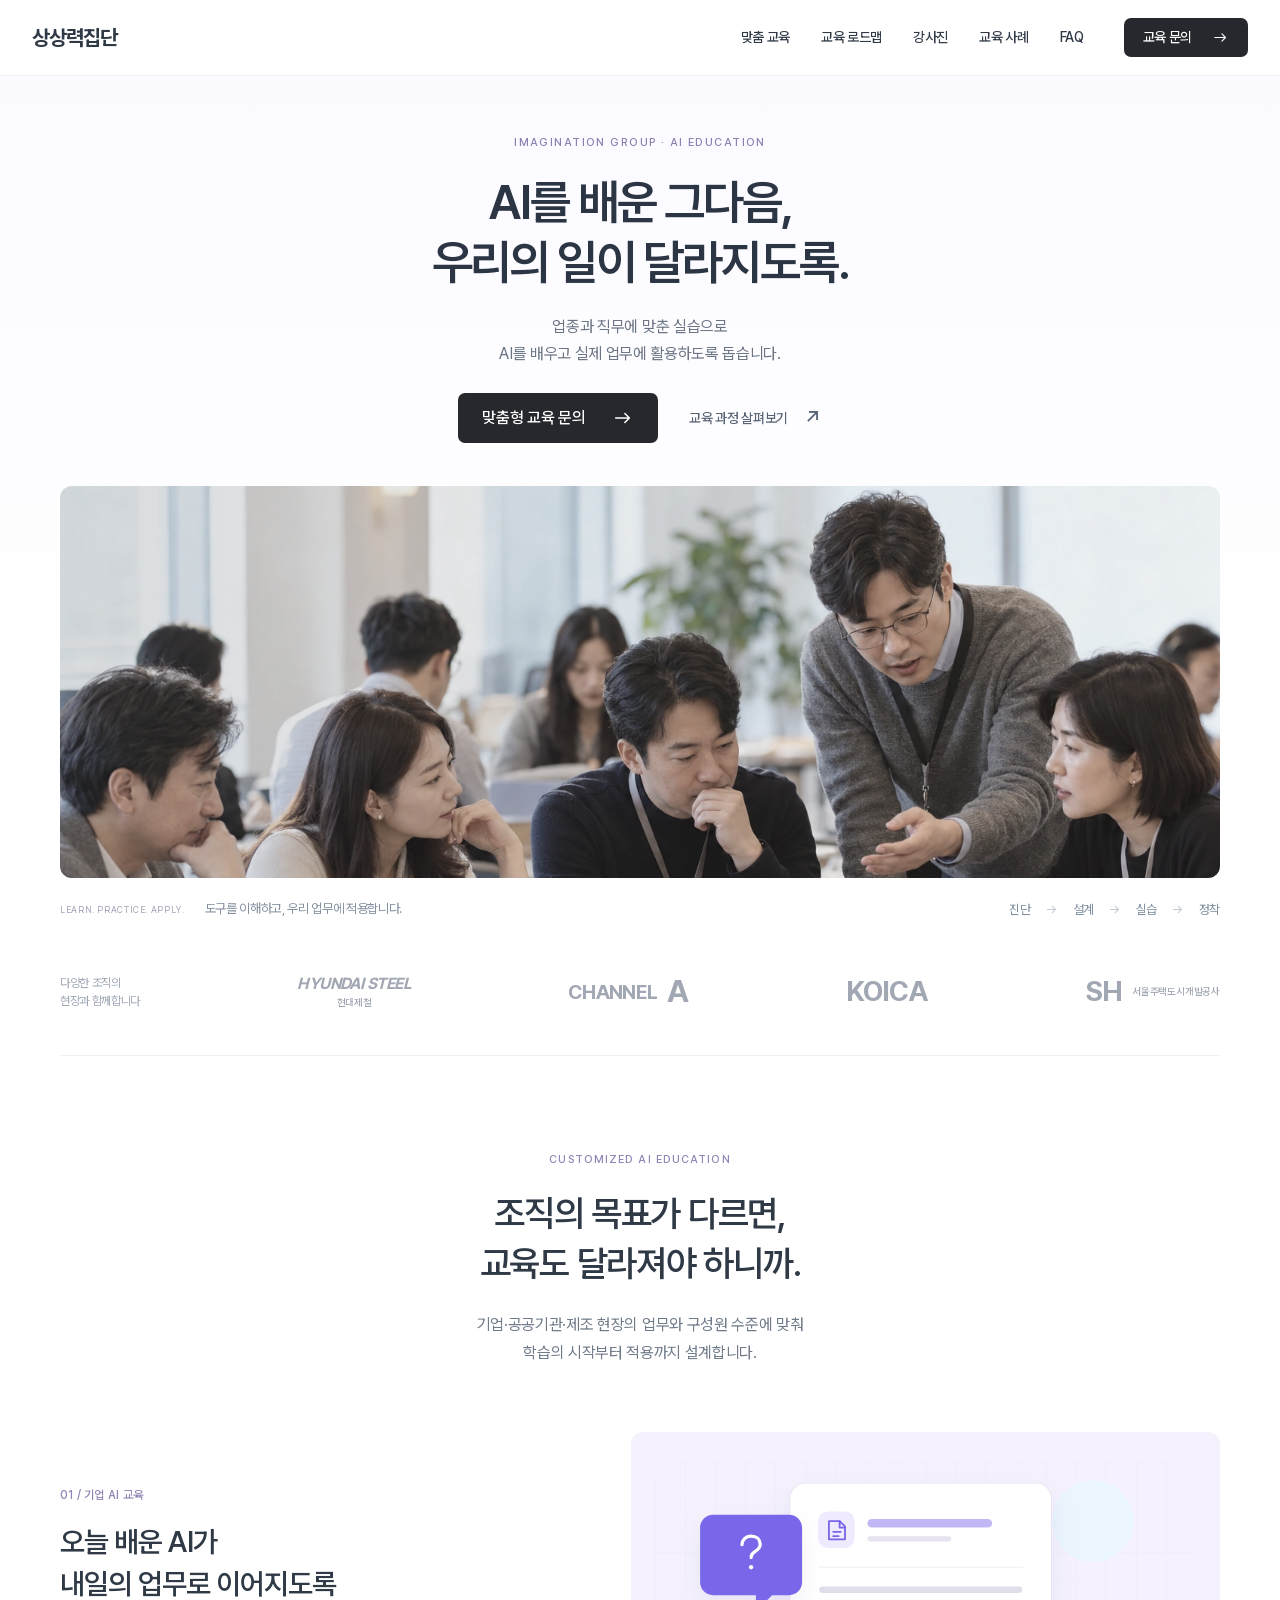
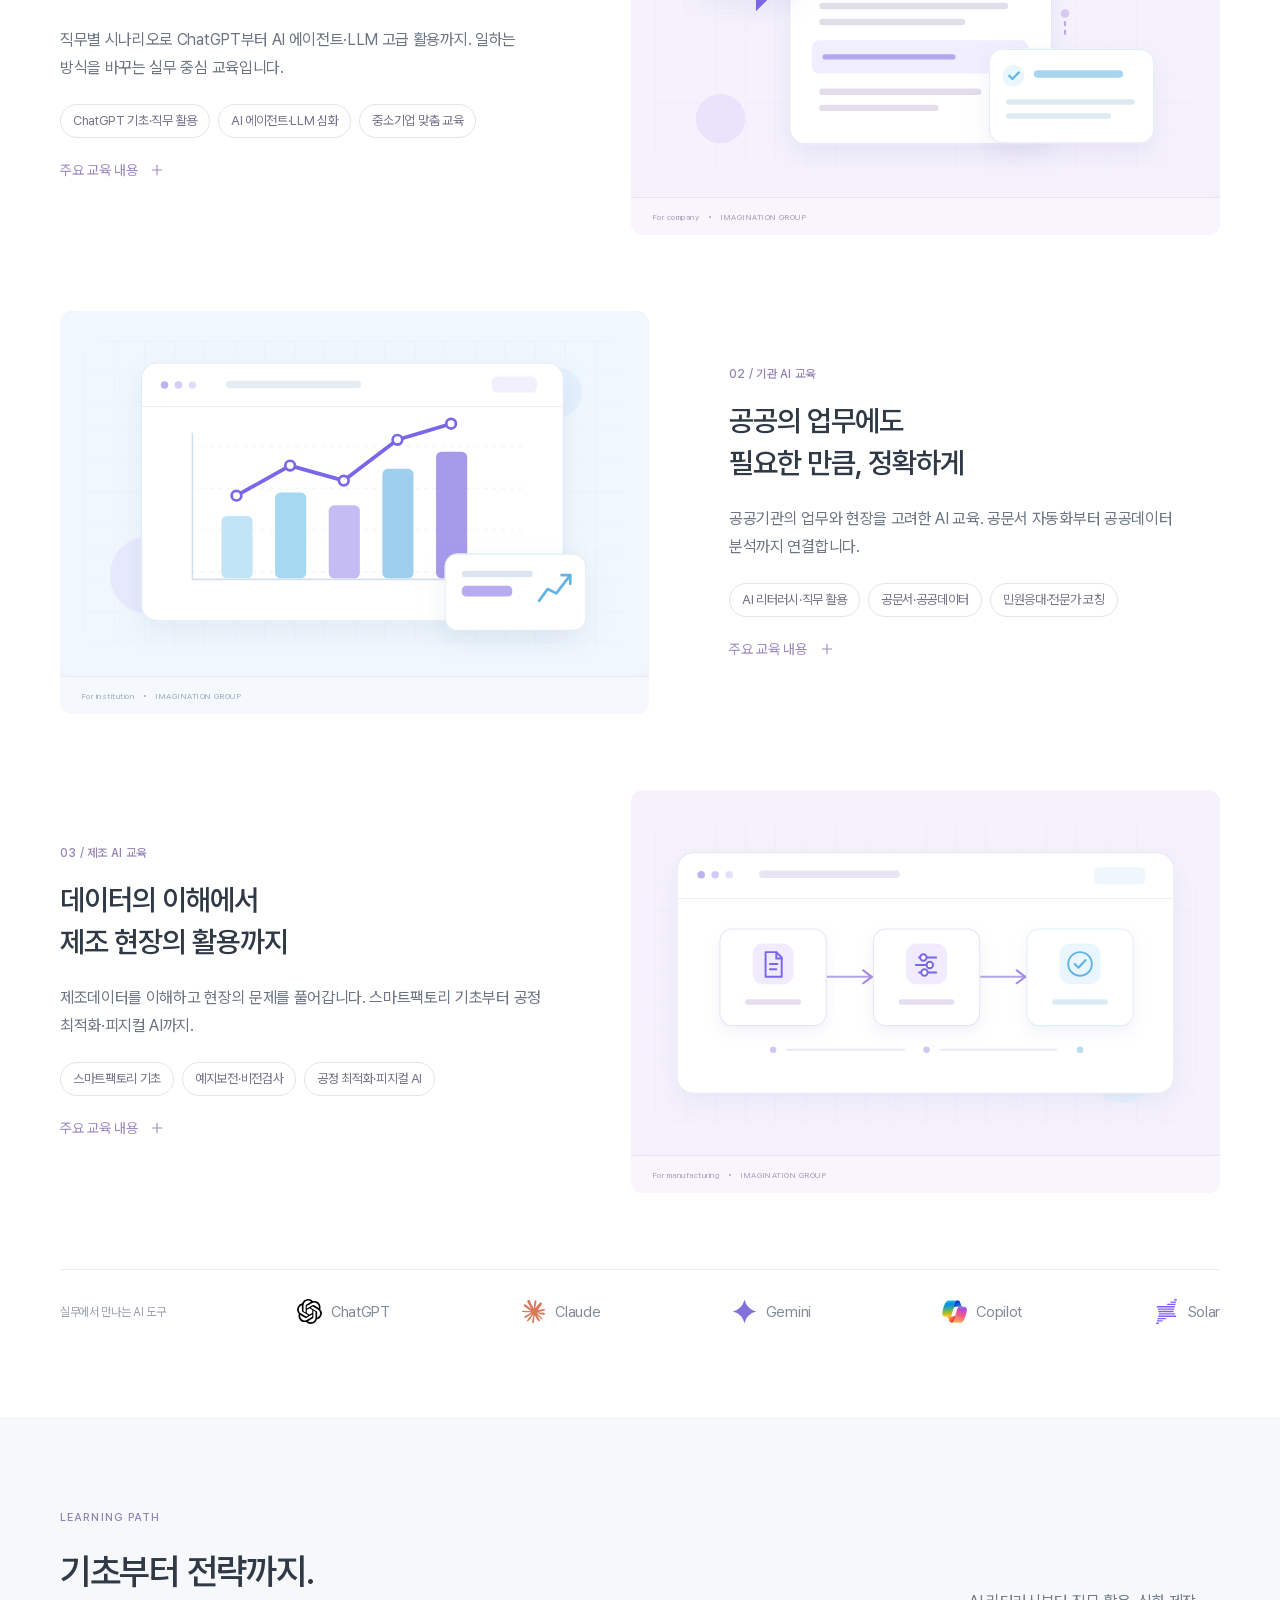
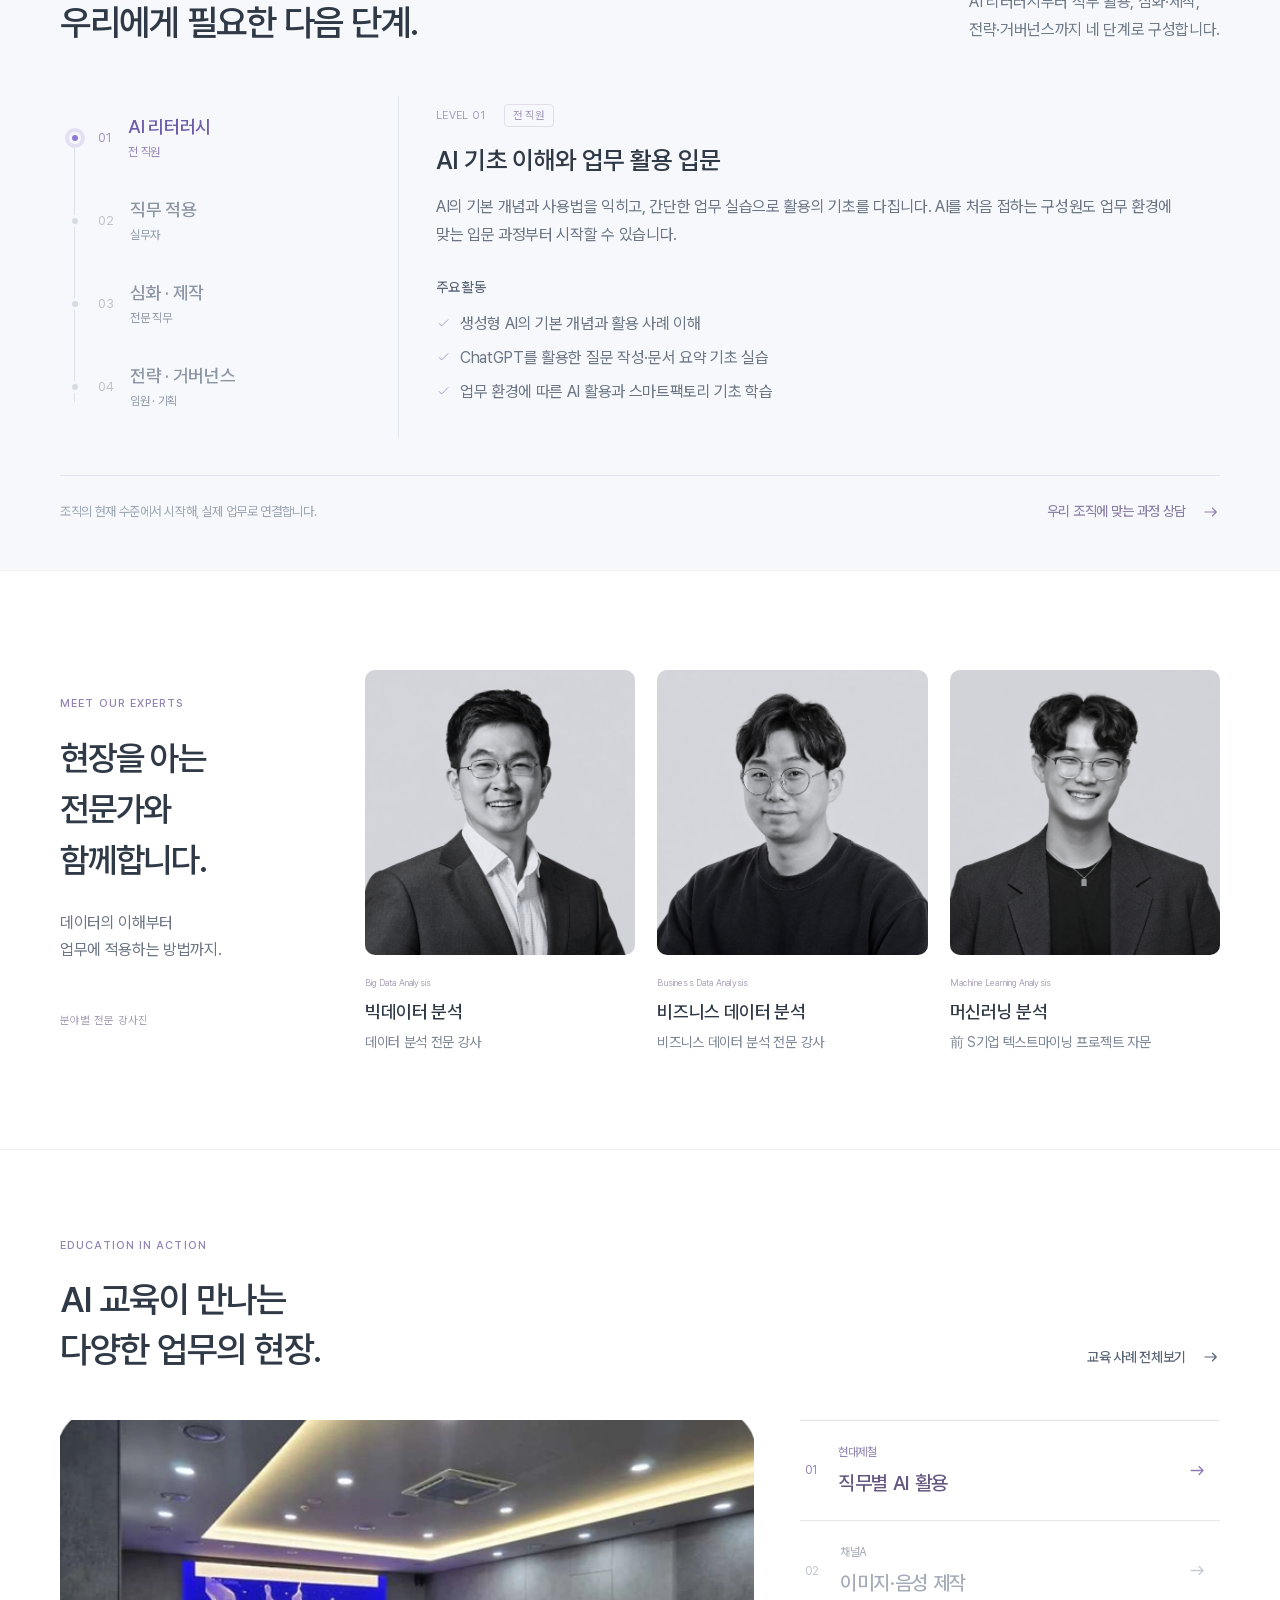
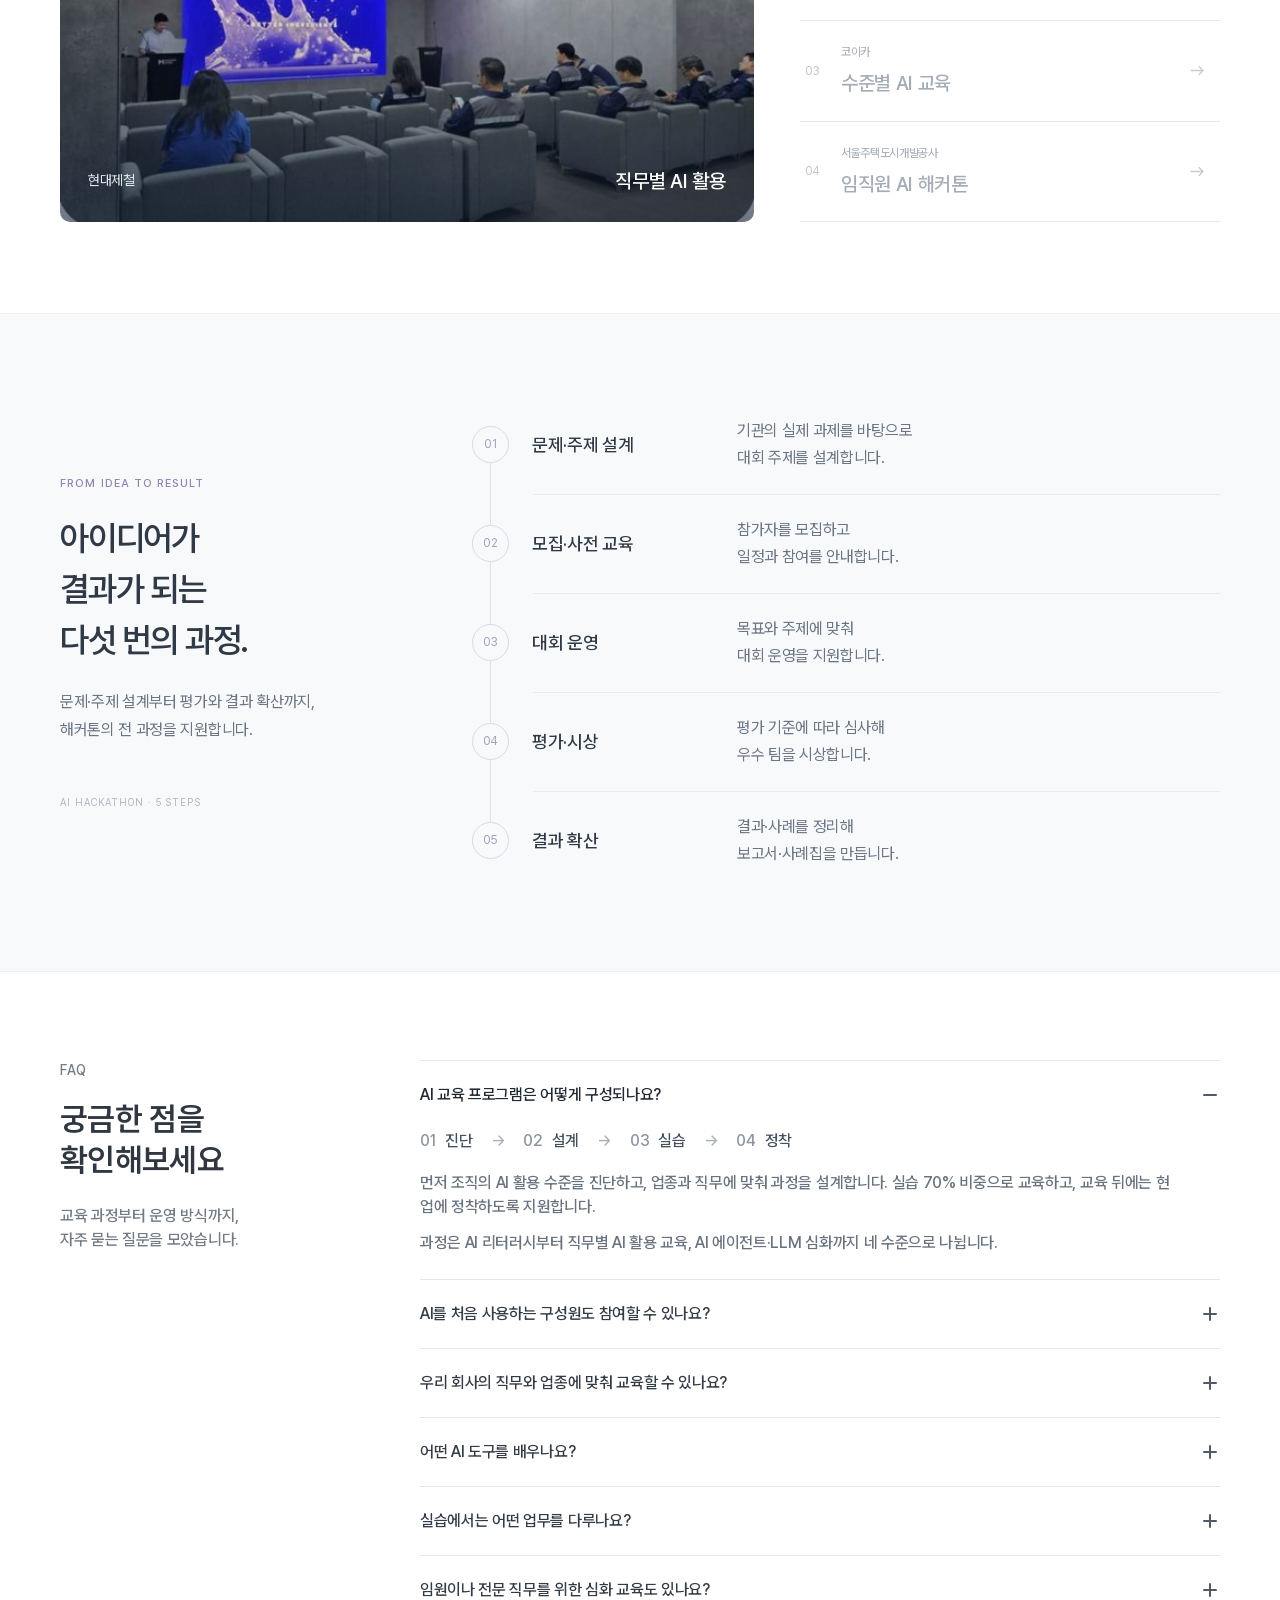
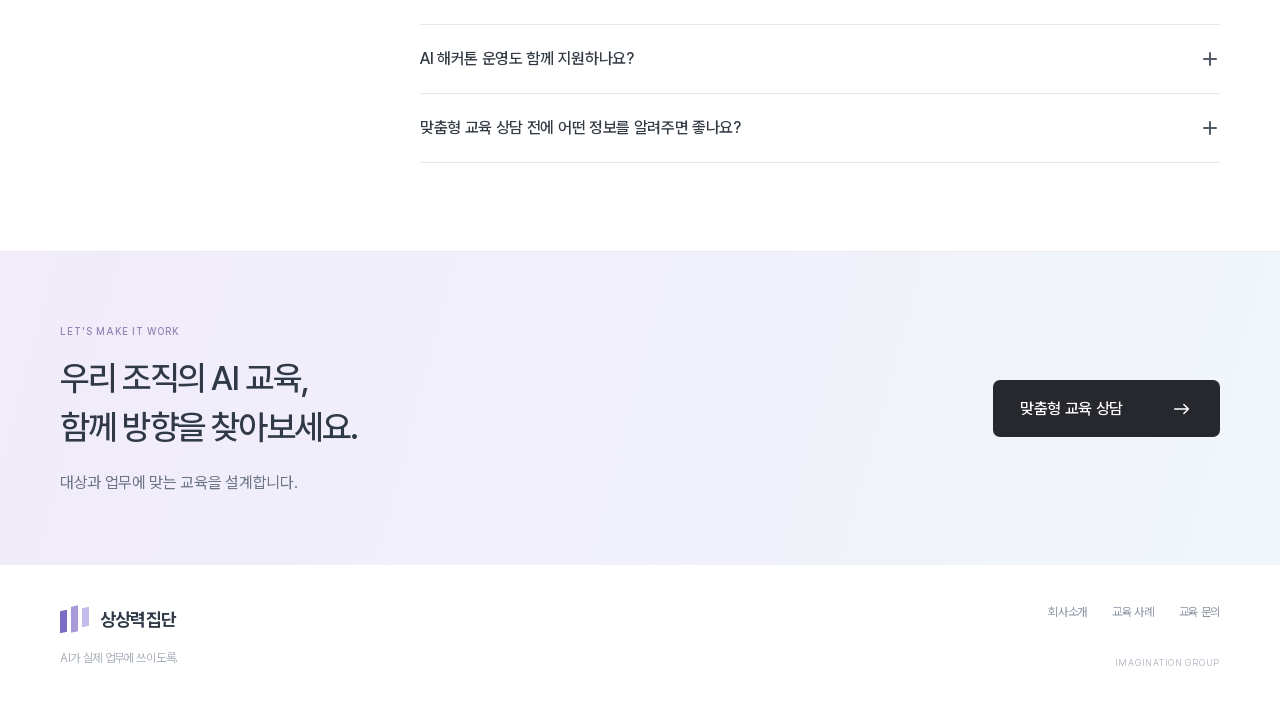
==== commit cee5873b: "Publish Elice-inspired structural redesign with text-only header logo" ====
--- a/index.html
+++ b/index.html
@@ -1,103 +1,110 @@
-<!doctype html><html lang="ko"><head><meta charset="utf-8"><meta name="viewport" content="width=device-width,initial-scale=1"><title>상상력집단 | 실무 중심 AI 교육</title><link rel="icon" href="assets/favicon.png"><meta name="description" content="AI 리터러시부터 직무별 활용, AI 에이전트·LLM 심화까지. 기업·공공기관에 맞춘 실무 중심 AI 교육을 상상력집단과 함께 설계하세요."><link rel="canonical" href="https://jaycho97.github.io/sangsang-ai-education/"><meta property="og:type" content="website"><meta property="og:title" content="상상력집단 | 실무 중심 AI 교육"><meta property="og:description" content="업종과 직무에 맞춘 실무 중심 AI 교육. 우리 조직의 AI 활용 역량을 키워보세요."><meta property="og:url" content="https://jaycho97.github.io/sangsang-ai-education/"><meta property="og:image" content="https://jaycho97.github.io/sangsang-ai-education/assets/hero-ax-workspace.1ff74a88c63d.webp"><meta name="twitter:card" content="summary_large_image"><link rel="stylesheet" href="style.0ea1742f0a63.css"><link rel="stylesheet" href="faq.a834de5cd5f7.css"><script src="site.11150239dd26.js" defer></script></head><body>
-<header class="site-header"><div class="nav-shell"><a class="brand" href="#hero"><span class="brand-dot" aria-hidden="true"></span>상상력집단</a><nav aria-label="주 메뉴"><a href="#programs">교육 프로그램</a><a href="#curriculum">교육 과정</a><a href="#instructors">강사진</a><a href="#cases">교육 사례</a><a href="#faq">FAQ</a></nav><div class="nav-actions"><a class="nav-outline" href="#curriculum">교육 과정 보기</a><a class="nav-primary" href="#contact">문의하기</a></div></div></header>
-<main><section class="hero" id="hero"><img class="hero-photo" src="assets/hero-ax-workspace.1ff74a88c63d.webp" alt="AI 업무 흐름과 데이터를 함께 검토하는 기업 전문가들"><div class="hero-overlay"></div><div class="hero-content"><p class="hero-eyebrow">IMAGINATION GROUP · AI EDUCATION</p><h1>AI를 배우는 조직에서,<br>AI로 일하는 조직으로.</h1><p class="hero-description">업종과 직무에 맞춘 실습으로<br>AI를 배우고 실제 업무에 활용하도록 돕습니다.</p><div class="hero-actions"><a class="button primary" href="#contact">맞춤형 교육 문의</a><a class="button outline" href="#curriculum">교육 과정 살펴보기</a></div></div><a class="hero-scroll" href="#cases" aria-label="다음 내용으로 이동"><span>SCROLL TO EXPLORE</span><i>↓</i></a></section>
-<section class="client-strip"><div class="container"><p>다양한 조직의 현장과 함께한 AI 교육</p><div class="client-names"><span class="client-hyundai">HYUNDAI STEEL<small>현대제철</small></span><span class="client-channel">CHANNEL <b>A</b></span><span class="client-koica">KOICA<small>코이카</small></span><span class="client-sh">SH<small>서울주택도시개발공사</small></span></div></div></section>
-<section class="section cases" id="cases"><div class="container"><header class="section-heading"><span class="eyebrow">AI EDUCATION IN ACTION</span><h2>현장에서 시작하는<br>우리 조직의 <em>AI 변화</em></h2><p>직무별 교육부터 해커톤까지, 다양한 조직의 AI 활용 현장을 소개합니다.</p><a class="button primary" href="https://imaginationgroup.co.kr/ai-education/cases">교육 사례 전체보기 <span>→</span></a></header><div class="case-mosaic"><article class="case-tile case-1"><img src="assets/case-1.webp" alt="현대제철 직무별 AI 활용 교육 현장"><div class="case-caption"><span>현대제철</span><h3>직무별 AI 활용</h3></div></article><article class="case-tile case-2"><img src="assets/case-2.webp" alt="채널A 이미지·음성 제작 교육 현장"><div class="case-caption"><span>채널A</span><h3>이미지·음성 제작</h3></div></article><article class="case-tile case-3"><img src="assets/case-3.webp" alt="코이카 수준별 AI 교육 교육 현장"><div class="case-caption"><span>코이카</span><h3>수준별 AI 교육</h3></div></article><article class="case-tile case-4"><img src="assets/case-4.webp" alt="서울주택도시개발공사 임직원 AI 해커톤 교육 현장"><div class="case-caption"><span>서울주택도시개발공사</span><h3>임직원 AI 해커톤</h3></div></article></div></div></section>
-<section class="section programs" id="programs"><div class="container"><header class="section-heading"><span class="eyebrow">CUSTOMIZED PROGRAMS</span><h2>대상과 업무에 맞춘 <em>AI 교육</em></h2><p>AI 도입의 성과는 구성원의 활용 역량에서 시작됩니다.<br>도구에 대한 이해와 실습으로 실제 과제를 해결하는 힘을 기릅니다.</p></header><div class="audience-layout"><div class="audience-tabs" role="tablist" aria-label="교육 대상 선택"><button id="audience-tab-company" class="audience-tab active" role="tab" aria-selected="true" aria-controls="audience-company" tabindex="0" data-audience="company"><span>기업 AI 교육</span><small>For company</small></button><button id="audience-tab-institution" class="audience-tab " role="tab" aria-selected="false" aria-controls="audience-institution" tabindex="-1" data-audience="institution"><span>기관 AI 교육</span><small>For institution</small></button><button id="audience-tab-manufacturing" class="audience-tab " role="tab" aria-selected="false" aria-controls="audience-manufacturing" tabindex="-1" data-audience="manufacturing"><span>제조 AI 교육</span><small>For manufacturing</small></button></div><div class="audience-gallery"><button class="audience-photo active" data-audience="company" aria-label="기업 AI 교육 보기" aria-pressed="true"><img src="assets/ai-workshop.c64a867b867e.webp" alt="기업 AI 교육 관련 교육 장면"><span>기업 AI 교육</span></button><button class="audience-photo " data-audience="institution" aria-label="기관 AI 교육 보기" aria-pressed="false"><img src="assets/case-3.webp" alt="기관 AI 교육 관련 교육 장면"><span>기관 AI 교육</span></button><button class="audience-photo " data-audience="manufacturing" aria-label="제조 AI 교육 보기" aria-pressed="false"><img src="assets/case-1.webp" alt="제조 AI 교육 관련 교육 장면"><span>제조 AI 교육</span></button></div></div><div class="audience-panels"><article id="audience-company" class="audience-panel" role="tabpanel" aria-labelledby="audience-tab-company" ><p class="audience-description">직무별 시나리오로 ChatGPT부터 AI 에이전트·LLM 고급 활용까지. 일하는 방식을 바꾸는 실무 중심 교육입니다.</p><div class="audience-groups"><div><h3>ChatGPT 기초·직무 활용</h3><p>생성형 AI 개념과 사용법을 익히고, 직무별 업무 활용을 심화합니다.</p></div><div><h3>AI 에이전트·LLM 심화</h3><p>업무 처리 흐름을 실습하고, 조직별 AI 활용 역량을 강화합니다.</p></div><div><h3>중소기업 맞춤 교육</h3><p>조직 규모와 구성원 수준을 고려해 실제 업무 시나리오로 실습합니다.</p></div></div></article><article id="audience-institution" class="audience-panel" role="tabpanel" aria-labelledby="audience-tab-institution" hidden><p class="audience-description">공공기관의 업무와 현장을 고려한 AI 교육. 공문서 자동화부터 공공데이터 분석까지 연결합니다.</p><div class="audience-groups"><div><h3>AI 리터러시·직무 활용</h3><p>공공기관 구성원의 수준과 업무에 맞춰 AI 활용의 기초를 익힙니다.</p></div><div><h3>공문서·공공데이터</h3><p>공문서 자동화와 공공데이터 분석을 실제 업무와 연결합니다.</p></div><div><h3>민원응대·전문가 코칭</h3><p>민원응대 AI 활용과 전문가 코칭으로 업무 적용을 돕습니다.</p></div></div></article><article id="audience-manufacturing" class="audience-panel" role="tabpanel" aria-labelledby="audience-tab-manufacturing" hidden><p class="audience-description">제조데이터를 이해하고 현장의 문제를 풀어갑니다. 스마트팩토리 기초부터 공정 최적화·피지컬 AI까지.</p><div class="audience-groups"><div><h3>스마트팩토리 기초</h3><p>제조 현장의 데이터와 AI 활용의 기초를 학습합니다.</p></div><div><h3>예지보전·비전검사</h3><p>고장 예측, 비전검사와 품질검출을 다룹니다.</p></div><div><h3>공정 최적화·피지컬 AI</h3><p>공정 최적화와 피지컬 AI로 제조 현장의 활용 범위를 넓힙니다.</p></div></div></article></div></div></section>
-<section class="section roadmap" id="curriculum"><div class="container"><header class="section-heading"><span class="eyebrow">LEARNING ROADMAP</span><h2>기초부터 전략까지,<br>수준에 맞춰 이어지는 <em>교육 로드맵</em></h2><p>AI 리터러시부터 직무 활용, 심화·제작, 전략·거버넌스까지 네 단계로 구성합니다.</p></header><div class="roadmap-window"><div class="window-bar"><span class="window-dots"><i></i><i></i><i></i></span><span>IMAGINATION GROUP / EDUCATION PATH</span><small>4 LEVELS</small></div><div class="level-tabs" role="tablist" aria-label="교육 단계 선택"><button class="level-tab" role="tab" aria-controls="level-panel-1" id="level-tab-1" aria-selected="true" tabindex="0" data-level="1"><span>LEVEL 01</span>AI 리터러시</button><button class="level-tab" role="tab" aria-controls="level-panel-2" id="level-tab-2" aria-selected="false" tabindex="-1" data-level="2"><span>LEVEL 02</span>직무 적용</button><button class="level-tab" role="tab" aria-controls="level-panel-3" id="level-tab-3" aria-selected="false" tabindex="-1" data-level="3"><span>LEVEL 03</span>심화 · 제작</button><button class="level-tab" role="tab" aria-controls="level-panel-4" id="level-tab-4" aria-selected="false" tabindex="-1" data-level="4"><span>LEVEL 04</span>전략 · 거버넌스</button></div><div class="level-panels"><article class="level-panel" id="level-panel-1" role="tabpanel" aria-labelledby="level-tab-1" ><aside class="level-summary"><span class="level-eyebrow">LEVEL</span><strong>01</strong><h3>AI 리터러시</h3><span class="audience-pill">전 직원</span><p>우리 조직의 수준에 맞춰<br>다음 단계로 이어갑니다.</p></aside><div class="level-details"><h3>AI 기초 이해와 업무 활용 입문</h3><p>AI의 기본 개념과 사용법을 익히고, 간단한 업무 실습으로 활용의 기초를 다집니다. AI를 처음 접하는 구성원도 업무 환경에 맞는 입문 과정부터 시작할 수 있습니다.</p><div class="activity-list"><h4>주요 활동</h4><ul class=""><li><span class="activity-check" aria-hidden="true">✓</span>생성형 AI의 기본 개념과 활용 사례 이해</li><li><span class="activity-check" aria-hidden="true">✓</span>ChatGPT를 활용한 질문 작성·문서 요약 기초 실습</li><li><span class="activity-check" aria-hidden="true">✓</span>업무 환경에 따른 AI 활용과 스마트팩토리 기초 학습</li></ul></div></div></article><article class="level-panel" id="level-panel-2" role="tabpanel" aria-labelledby="level-tab-2" hidden><aside class="level-summary"><span class="level-eyebrow">LEVEL</span><strong>02</strong><h3>직무 적용</h3><span class="audience-pill">실무자</span><p>우리 조직의 수준에 맞춰<br>다음 단계로 이어갑니다.</p></aside><div class="level-details"><h3>직무별 업무에 AI 활용하기</h3><p>문서 작성부터 데이터 분석, 업무자동화까지. 직무와 업종에 맞는 실제 업무 시나리오로 실습합니다.</p><div class="activity-list"><h4>주요 과정</h4><ul class="two-columns"><li><span class="activity-check" aria-hidden="true">✓</span>챗GPT 마스터 교육</li><li><span class="activity-check" aria-hidden="true">✓</span>업무자동화 AI 활용</li><li><span class="activity-check" aria-hidden="true">✓</span>VBA(엑셀) AI 활용</li><li><span class="activity-check" aria-hidden="true">✓</span>PPT AI 활용 (캔바·감마)</li><li><span class="activity-check" aria-hidden="true">✓</span>챗GPT 엑셀 데이터 분석</li><li><span class="activity-check" aria-hidden="true">✓</span>경쟁사 정밀분석 AI</li><li><span class="activity-check" aria-hidden="true">✓</span>중간관리자 AI 리더십</li><li><span class="activity-check" aria-hidden="true">✓</span>공문서 AI 자동화</li><li><span class="activity-check" aria-hidden="true">✓</span>예지보전 (고장 예측)</li><li><span class="activity-check" aria-hidden="true">✓</span>비전검사·품질검출</li></ul></div></div></article><article class="level-panel" id="level-panel-3" role="tabpanel" aria-labelledby="level-tab-3" hidden><aside class="level-summary"><span class="level-eyebrow">LEVEL</span><strong>03</strong><h3>심화 · 제작</h3><span class="audience-pill">전문 직무</span><p>우리 조직의 수준에 맞춰<br>다음 단계로 이어갑니다.</p></aside><div class="level-details"><h3>AI 전문 활용과 제작 역량 심화</h3><p>AI 에이전트·LLM 고급 활용부터 전문 콘텐츠 제작까지. 전문 직무에 맞는 심화 과정을 선택합니다.</p><div class="activity-list"><h4>주요 과정</h4><ul class="two-columns"><li><span class="activity-check" aria-hidden="true">✓</span>LLM 활용 고급화</li><li><span class="activity-check" aria-hidden="true">✓</span>비용절감 AI 해결사</li><li><span class="activity-check" aria-hidden="true">✓</span>AI 크리에이티브 워크샵</li><li><span class="activity-check" aria-hidden="true">✓</span>생성형 이미지·영상 전문</li><li><span class="activity-check" aria-hidden="true">✓</span>공공데이터 분석 AI</li><li><span class="activity-check" aria-hidden="true">✓</span>맞춤형 VOD 제작</li><li><span class="activity-check" aria-hidden="true">✓</span>실시간 AI 전문가 코칭</li><li><span class="activity-check" aria-hidden="true">✓</span>민원응대 AI 전문</li><li><span class="activity-check" aria-hidden="true">✓</span>피지컬 AI</li><li><span class="activity-check" aria-hidden="true">✓</span>공정 최적화</li></ul></div></div></article><article class="level-panel" id="level-panel-4" role="tabpanel" aria-labelledby="level-tab-4" hidden><aside class="level-summary"><span class="level-eyebrow">LEVEL</span><strong>04</strong><h3>전략 · 거버넌스</h3><span class="audience-pill">임원 · 기획</span><p>우리 조직의 수준에 맞춰<br>다음 단계로 이어갑니다.</p></aside><div class="level-details"><h3>조직의 AI 전략과 거버넌스 설계</h3><p>경영진의 AI 전략부터 조직의 도입 방향까지. AX 전환을 다루는 임원·기획 과정을 운영합니다.</p><div class="activity-list"><h4>주요 과정</h4><ul class=""><li><span class="activity-check" aria-hidden="true">✓</span>경영진 AI 전략 워크샵</li><li><span class="activity-check" aria-hidden="true">✓</span>AI 윤리경영 가이드라인</li><li><span class="activity-check" aria-hidden="true">✓</span>AI 도입 전사과정 (40h)</li><li><span class="activity-check" aria-hidden="true">✓</span>인공지능기본법 교육</li></ul></div></div></article></div></div><div class="tool-line"><span>실무에 활용하는 AI 도구</span><div><img src="assets/tool-chatgpt.svg" alt="">ChatGPT</div><div><img src="assets/tool-claude-mark.svg" alt="">Claude</div><div><svg viewBox="0 0 32 32" aria-hidden="true"><path d="M16 1Q19 13 31 16Q19 19 16 31Q13 19 1 16Q13 13 16 1" fill="#627cff"/></svg>Gemini</div><div><img src="assets/tool-copilot.webp" alt="">Copilot</div><div><img src="assets/tool-upstage-mark.svg" alt="">Solar</div></div></div></section>
-<section class="section instructors" id="instructors"><div class="container"><header class="section-heading"><span class="eyebrow">OUR EXPERTS</span><h2>현장을 이해하는 전문가와<br><em>실무에 가까운 AI</em>를 배웁니다.</h2><p>데이터 분석부터 머신러닝까지, 분야별 전문 강사진이 함께합니다.</p></header><div class="expert-grid"><article class="expert-card"><div class="expert-photo"><img src="assets/instructor-normalized-1.592c4a264cc8.webp" alt="빅데이터 분석 강사"></div><div class="expert-copy"><span>Big Data Analysis</span><h3>빅데이터 분석</h3><p>데이터 분석 전문 강사</p></div></article><article class="expert-card"><div class="expert-photo"><img src="assets/instructor-normalized-2.c03315a060b1.webp" alt="비즈니스 데이터 분석 강사"></div><div class="expert-copy"><span>Business Data Analysis</span><h3>비즈니스 데이터 분석</h3><p>비즈니스 데이터 분석 전문 강사</p></div></article><article class="expert-card"><div class="expert-photo"><img src="assets/instructor-normalized-3.58bb6dfb79a3.webp" alt="머신러닝 분석 강사"></div><div class="expert-copy"><span>Machine Learning Analysis</span><h3>머신러닝 분석</h3><p>前 S기업 텍스트마이닝 프로젝트 자문</p></div></article></div></div></section>
-<section class="section hackathon" id="hackathon"><div class="container"><header class="section-heading"><span class="eyebrow">AI HACKATHON</span><h2>아이디어가 결과로 이어지는<br><em>해커톤 운영 5단계</em></h2><p>문제·주제 설계부터 평가와 결과 확산까지, 대회의 전 과정을 지원합니다.</p></header><ol class="process-list"><li><div class="step-top"><span>STEP 01</span><i></i></div><h3>문제·주제 설계</h3><p>기관의 실제 과제를 바탕으로<br>대회 주제를 설계합니다.</p></li><li><div class="step-top"><span>STEP 02</span><i></i></div><h3>모집·사전 교육</h3><p>참가자를 모집하고<br>일정과 참여를 안내합니다.</p></li><li><div class="step-top"><span>STEP 03</span><i></i></div><h3>대회 운영</h3><p>목표와 주제에 맞춰<br>대회 운영을 지원합니다.</p></li><li><div class="step-top"><span>STEP 04</span><i></i></div><h3>평가·시상</h3><p>평가 기준에 따라 심사해<br>우수 팀을 시상합니다.</p></li><li><div class="step-top"><span>STEP 05</span><i></i></div><h3>결과 확산</h3><p>결과·사례를 정리해<br>보고서·사례집을 만듭니다.</p></li></ol></div></section>
-<section class="jo-faq" id="faq" aria-labelledby="jo-faq-title">
-  <div class="jo-faq__inner">
-    <header class="jo-faq__header">
-      <h2 class="jo-faq__title" id="jo-faq-title">자주 묻는 질문</h2>
-      <p class="jo-faq__subtitle">AI 교육과 운영에 대해 궁금한 내용을 확인해보세요.</p>
+<!doctype html><html lang="ko"><head><meta charset="utf-8"><meta name="viewport" content="width=device-width,initial-scale=1"><title>상상력집단 | 실무 중심 AI 교육</title><meta name="description" content="우리 조직의 업무에 맞춘 실무 중심 AI 교육"><link rel="icon" href="assets/favicon.png"><link rel="canonical" href="https://jaycho97.github.io/sangsang-ai-education/"><meta property="og:type" content="website"><meta property="og:title" content="상상력집단 | 실무 중심 AI 교육"><meta property="og:description" content="업종과 직무에 맞춘 실무 중심 AI 교육. 우리 조직의 AI 활용 역량을 키워보세요."><meta property="og:url" content="https://jaycho97.github.io/sangsang-ai-education/"><meta property="og:image" content="https://jaycho97.github.io/sangsang-ai-education/assets/ai-workshop.c64a867b867e.webp"><meta name="twitter:card" content="summary_large_image"><link rel="stylesheet" href="style.40bd066a2b78.css"><link rel="stylesheet" href="faq.5834e95114ca.css"><script src="site.71b5c6884982.js" defer></script></head><body>
+<header class="site-header"><div class="nav-inner"><a class="brand" href="#hero">상상력집단</a><nav aria-label="주 메뉴"><a href="#programs">맞춤 교육</a><a href="#curriculum">교육 로드맵</a><a href="#instructors">강사진</a><a href="#cases">교육 사례</a><a href="#faq">FAQ</a></nav><a class="button black compact" href="#contact">교육 문의 <svg viewBox="0 0 24 24" fill="none" stroke="currentColor" stroke-width="1.6" stroke-linecap="round" stroke-linejoin="round" aria-hidden="true"><path d="M4 12h15m-5-5 5 5-5 5"/></svg></a></div></header>
+<main><section class="hero" id="hero"><div class="hero-copy"><p class="eyebrow">IMAGINATION GROUP · AI EDUCATION</p><h1>AI를 배운 그다음,<br>우리의 일이 달라지도록.</h1><p class="hero-description">업종과 직무에 맞춘 실습으로<br>AI를 배우고 실제 업무에 활용하도록 돕습니다.</p><div class="hero-actions"><a class="button black" href="#contact">맞춤형 교육 문의 <svg viewBox="0 0 24 24" fill="none" stroke="currentColor" stroke-width="1.6" stroke-linecap="round" stroke-linejoin="round" aria-hidden="true"><path d="M4 12h15m-5-5 5 5-5 5"/></svg></a><a class="text-link" href="#curriculum">교육 과정 살펴보기 <span>↗</span></a></div></div><div class="hero-stage container"><div class="hero-image"><img src="assets/ai-workshop.c64a867b867e.webp" alt="AI를 함께 배우며 업무 적용 방법을 검토하는 교육 장면"></div><div class="hero-note"><span>LEARN. PRACTICE. APPLY.</span><strong>도구를 이해하고, 우리 업무에 적용합니다.</strong></div><div class="hero-path"><span>진단</span><i>→</i><span>설계</span><i>→</i><span>실습</span><i>→</i><span>정착</span></div></div></section>
+<section class="proof container" aria-label="교육 사례 기관"><span>다양한 조직의<br>현장과 함께합니다</span><div class="client-hyundai">HYUNDAI STEEL<small>현대제철</small></div><div class="client-channel">CHANNEL <b>A</b></div><div class="client-koica">KOICA</div><div class="client-sh">SH<small>서울주택도시개발공사</small></div></section>
+<section class="programs section" id="programs"><div class="container"><header class="section-heading centered"><span class="eyebrow">CUSTOMIZED AI EDUCATION</span><h2>조직의 목표가 다르면,<br>교육도 달라져야 하니까.</h2><p>기업·공공기관·제조 현장의 업무와 구성원 수준에 맞춰<br>학습의 시작부터 적용까지 설계합니다.</p></header><div class="program-rows"><article class="program-row "><div class="program-copy"><span class="eyebrow">01 / 기업 AI 교육</span><h3>오늘 배운 AI가<br>내일의 업무로 이어지도록</h3><p>직무별 시나리오로 ChatGPT부터 AI 에이전트·LLM 고급 활용까지. 일하는 방식을 바꾸는 실무 중심 교육입니다.</p><div class="topic-tags"><span>ChatGPT 기초·직무 활용</span><span>AI 에이전트·LLM 심화</span><span>중소기업 맞춤 교육</span></div><details class="program-detail"><summary>주요 교육 내용 <svg viewBox="0 0 24 24" fill="none" stroke="currentColor" stroke-width="1.6" stroke-linecap="round" stroke-linejoin="round" aria-hidden="true"><path d="M5 12h14"/><path class="vertical" d="M12 5v14"/></svg></summary><ul><li><h4>ChatGPT 기초·직무 활용</h4><p>생성형 AI 개념과 사용법을 익히고, 직무별 업무 활용을 심화합니다.</p></li><li><h4>AI 에이전트·LLM 심화</h4><p>업무 처리 흐름을 실습하고, 조직별 AI 활용 역량을 강화합니다.</p></li><li><h4>중소기업 맞춤 교육</h4><p>조직 규모와 구성원 수준을 고려해 실제 업무 시나리오로 실습합니다.</p></li></ul></details></div><div class="program-visual"><img src="assets/illus-documents.svg" alt="기업 AI 교육의 학습 내용을 표현한 일러스트"><span class="visual-footnote">For company<i></i> IMAGINATION GROUP</span></div></article><article class="program-row reverse"><div class="program-copy"><span class="eyebrow">02 / 기관 AI 교육</span><h3>공공의 업무에도<br>필요한 만큼, 정확하게</h3><p>공공기관의 업무와 현장을 고려한 AI 교육. 공문서 자동화부터 공공데이터 분석까지 연결합니다.</p><div class="topic-tags"><span>AI 리터러시·직무 활용</span><span>공문서·공공데이터</span><span>민원응대·전문가 코칭</span></div><details class="program-detail"><summary>주요 교육 내용 <svg viewBox="0 0 24 24" fill="none" stroke="currentColor" stroke-width="1.6" stroke-linecap="round" stroke-linejoin="round" aria-hidden="true"><path d="M5 12h14"/><path class="vertical" d="M12 5v14"/></svg></summary><ul><li><h4>AI 리터러시·직무 활용</h4><p>공공기관 구성원의 수준과 업무에 맞춰 AI 활용의 기초를 익힙니다.</p></li><li><h4>공문서·공공데이터</h4><p>공문서 자동화와 공공데이터 분석을 실제 업무와 연결합니다.</p></li><li><h4>민원응대·전문가 코칭</h4><p>민원응대 AI 활용과 전문가 코칭으로 업무 적용을 돕습니다.</p></li></ul></details></div><div class="program-visual"><img src="assets/illus-analysis.svg" alt="기관 AI 교육의 학습 내용을 표현한 일러스트"><span class="visual-footnote">For institution<i></i> IMAGINATION GROUP</span></div></article><article class="program-row "><div class="program-copy"><span class="eyebrow">03 / 제조 AI 교육</span><h3>데이터의 이해에서<br>제조 현장의 활용까지</h3><p>제조데이터를 이해하고 현장의 문제를 풀어갑니다. 스마트팩토리 기초부터 공정 최적화·피지컬 AI까지.</p><div class="topic-tags"><span>스마트팩토리 기초</span><span>예지보전·비전검사</span><span>공정 최적화·피지컬 AI</span></div><details class="program-detail"><summary>주요 교육 내용 <svg viewBox="0 0 24 24" fill="none" stroke="currentColor" stroke-width="1.6" stroke-linecap="round" stroke-linejoin="round" aria-hidden="true"><path d="M5 12h14"/><path class="vertical" d="M12 5v14"/></svg></summary><ul><li><h4>스마트팩토리 기초</h4><p>제조 현장의 데이터와 AI 활용의 기초를 학습합니다.</p></li><li><h4>예지보전·비전검사</h4><p>고장 예측, 비전검사와 품질검출을 다룹니다.</p></li><li><h4>공정 최적화·피지컬 AI</h4><p>공정 최적화와 피지컬 AI로 제조 현장의 활용 범위를 넓힙니다.</p></li></ul></details></div><div class="program-visual"><img src="assets/illus-automation.svg" alt="제조 AI 교육의 학습 내용을 표현한 일러스트"><span class="visual-footnote">For manufacturing<i></i> IMAGINATION GROUP</span></div></article></div><div class="tools"><span>실무에서 만나는 AI 도구</span><div><img src="assets/tool-chatgpt.svg" alt="">ChatGPT</div><div><img src="assets/tool-claude-mark.svg" alt="">Claude</div><div><svg viewBox="0 0 32 32" aria-hidden="true"><path d="M16 1Q19 13 31 16Q19 19 16 31Q13 19 1 16Q13 13 16 1" fill="#8071dc"/></svg>Gemini</div><div><img src="assets/tool-copilot.webp" alt="">Copilot</div><div><img src="assets/tool-upstage-mark.svg" alt="">Solar</div></div></div></section>
+<section class="curriculum section" id="curriculum"><div class="container"><header class="section-heading split-heading"><div><span class="eyebrow">LEARNING PATH</span><h2>기초부터 전략까지.<br>우리에게 필요한 다음 단계.</h2></div><p>AI 리터러시부터 직무 활용, 심화·제작,<br>전략·거버넌스까지 네 단계로 구성합니다.</p></header><div class="learning-layout"><div class="level-rail" role="tablist" aria-orientation="vertical" aria-label="교육 수준 선택"><button class="level-tab" id="level-tab-1" data-level="1" role="tab" aria-controls="level-1" aria-selected="true" tabindex="0"><span class="rail-dot"></span><span class="level-order">01</span><span class="level-tab-copy"><strong>AI 리터러시</strong><small>전 직원</small></span></button><button class="level-tab" id="level-tab-2" data-level="2" role="tab" aria-controls="level-2" aria-selected="false" tabindex="-1"><span class="rail-dot"></span><span class="level-order">02</span><span class="level-tab-copy"><strong>직무 적용</strong><small>실무자</small></span></button><button class="level-tab" id="level-tab-3" data-level="3" role="tab" aria-controls="level-3" aria-selected="false" tabindex="-1"><span class="rail-dot"></span><span class="level-order">03</span><span class="level-tab-copy"><strong>심화 · 제작</strong><small>전문 직무</small></span></button><button class="level-tab" id="level-tab-4" data-level="4" role="tab" aria-controls="level-4" aria-selected="false" tabindex="-1"><span class="rail-dot"></span><span class="level-order">04</span><span class="level-tab-copy"><strong>전략 · 거버넌스</strong><small>임원 · 기획</small></span></button></div><div class="level-panels"><article class="level-panel" role="tabpanel" id="level-1" aria-labelledby="level-tab-1" ><div class="panel-kicker"><span>LEVEL 01</span><span>전 직원</span></div><h3>AI 기초 이해와 업무 활용 입문</h3><p>AI의 기본 개념과 사용법을 익히고, 간단한 업무 실습으로 활용의 기초를 다집니다. AI를 처음 접하는 구성원도 업무 환경에 맞는 입문 과정부터 시작할 수 있습니다.</p><h4>주요 활동</h4><ul class=""><li><svg viewBox="0 0 24 24" fill="none" stroke="currentColor" stroke-width="1.6" stroke-linecap="round" stroke-linejoin="round" aria-hidden="true"><path d="m5 12 4 4L19 6"/></svg><span>생성형 AI의 기본 개념과 활용 사례 이해</span></li><li><svg viewBox="0 0 24 24" fill="none" stroke="currentColor" stroke-width="1.6" stroke-linecap="round" stroke-linejoin="round" aria-hidden="true"><path d="m5 12 4 4L19 6"/></svg><span>ChatGPT를 활용한 질문 작성·문서 요약 기초 실습</span></li><li><svg viewBox="0 0 24 24" fill="none" stroke="currentColor" stroke-width="1.6" stroke-linecap="round" stroke-linejoin="round" aria-hidden="true"><path d="m5 12 4 4L19 6"/></svg><span>업무 환경에 따른 AI 활용과 스마트팩토리 기초 학습</span></li></ul></article><article class="level-panel" role="tabpanel" id="level-2" aria-labelledby="level-tab-2" hidden><div class="panel-kicker"><span>LEVEL 02</span><span>실무자</span></div><h3>직무별 업무에 AI 활용하기</h3><p>문서 작성부터 데이터 분석, 업무자동화까지. 직무와 업종에 맞는 실제 업무 시나리오로 실습합니다.</p><h4>주요 과정</h4><ul class="two-columns"><li><svg viewBox="0 0 24 24" fill="none" stroke="currentColor" stroke-width="1.6" stroke-linecap="round" stroke-linejoin="round" aria-hidden="true"><path d="m5 12 4 4L19 6"/></svg><span>챗GPT 마스터 교육</span></li><li><svg viewBox="0 0 24 24" fill="none" stroke="currentColor" stroke-width="1.6" stroke-linecap="round" stroke-linejoin="round" aria-hidden="true"><path d="m5 12 4 4L19 6"/></svg><span>업무자동화 AI 활용</span></li><li><svg viewBox="0 0 24 24" fill="none" stroke="currentColor" stroke-width="1.6" stroke-linecap="round" stroke-linejoin="round" aria-hidden="true"><path d="m5 12 4 4L19 6"/></svg><span>VBA(엑셀) AI 활용</span></li><li><svg viewBox="0 0 24 24" fill="none" stroke="currentColor" stroke-width="1.6" stroke-linecap="round" stroke-linejoin="round" aria-hidden="true"><path d="m5 12 4 4L19 6"/></svg><span>PPT AI 활용 (캔바·감마)</span></li><li><svg viewBox="0 0 24 24" fill="none" stroke="currentColor" stroke-width="1.6" stroke-linecap="round" stroke-linejoin="round" aria-hidden="true"><path d="m5 12 4 4L19 6"/></svg><span>챗GPT 엑셀 데이터 분석</span></li><li><svg viewBox="0 0 24 24" fill="none" stroke="currentColor" stroke-width="1.6" stroke-linecap="round" stroke-linejoin="round" aria-hidden="true"><path d="m5 12 4 4L19 6"/></svg><span>경쟁사 정밀분석 AI</span></li><li><svg viewBox="0 0 24 24" fill="none" stroke="currentColor" stroke-width="1.6" stroke-linecap="round" stroke-linejoin="round" aria-hidden="true"><path d="m5 12 4 4L19 6"/></svg><span>중간관리자 AI 리더십</span></li><li><svg viewBox="0 0 24 24" fill="none" stroke="currentColor" stroke-width="1.6" stroke-linecap="round" stroke-linejoin="round" aria-hidden="true"><path d="m5 12 4 4L19 6"/></svg><span>공문서 AI 자동화</span></li><li><svg viewBox="0 0 24 24" fill="none" stroke="currentColor" stroke-width="1.6" stroke-linecap="round" stroke-linejoin="round" aria-hidden="true"><path d="m5 12 4 4L19 6"/></svg><span>예지보전 (고장 예측)</span></li><li><svg viewBox="0 0 24 24" fill="none" stroke="currentColor" stroke-width="1.6" stroke-linecap="round" stroke-linejoin="round" aria-hidden="true"><path d="m5 12 4 4L19 6"/></svg><span>비전검사·품질검출</span></li></ul></article><article class="level-panel" role="tabpanel" id="level-3" aria-labelledby="level-tab-3" hidden><div class="panel-kicker"><span>LEVEL 03</span><span>전문 직무</span></div><h3>AI 전문 활용과 제작 역량 심화</h3><p>AI 에이전트·LLM 고급 활용부터 전문 콘텐츠 제작까지. 전문 직무에 맞는 심화 과정을 선택합니다.</p><h4>주요 과정</h4><ul class="two-columns"><li><svg viewBox="0 0 24 24" fill="none" stroke="currentColor" stroke-width="1.6" stroke-linecap="round" stroke-linejoin="round" aria-hidden="true"><path d="m5 12 4 4L19 6"/></svg><span>LLM 활용 고급화</span></li><li><svg viewBox="0 0 24 24" fill="none" stroke="currentColor" stroke-width="1.6" stroke-linecap="round" stroke-linejoin="round" aria-hidden="true"><path d="m5 12 4 4L19 6"/></svg><span>비용절감 AI 해결사</span></li><li><svg viewBox="0 0 24 24" fill="none" stroke="currentColor" stroke-width="1.6" stroke-linecap="round" stroke-linejoin="round" aria-hidden="true"><path d="m5 12 4 4L19 6"/></svg><span>AI 크리에이티브 워크샵</span></li><li><svg viewBox="0 0 24 24" fill="none" stroke="currentColor" stroke-width="1.6" stroke-linecap="round" stroke-linejoin="round" aria-hidden="true"><path d="m5 12 4 4L19 6"/></svg><span>생성형 이미지·영상 전문</span></li><li><svg viewBox="0 0 24 24" fill="none" stroke="currentColor" stroke-width="1.6" stroke-linecap="round" stroke-linejoin="round" aria-hidden="true"><path d="m5 12 4 4L19 6"/></svg><span>공공데이터 분석 AI</span></li><li><svg viewBox="0 0 24 24" fill="none" stroke="currentColor" stroke-width="1.6" stroke-linecap="round" stroke-linejoin="round" aria-hidden="true"><path d="m5 12 4 4L19 6"/></svg><span>맞춤형 VOD 제작</span></li><li><svg viewBox="0 0 24 24" fill="none" stroke="currentColor" stroke-width="1.6" stroke-linecap="round" stroke-linejoin="round" aria-hidden="true"><path d="m5 12 4 4L19 6"/></svg><span>실시간 AI 전문가 코칭</span></li><li><svg viewBox="0 0 24 24" fill="none" stroke="currentColor" stroke-width="1.6" stroke-linecap="round" stroke-linejoin="round" aria-hidden="true"><path d="m5 12 4 4L19 6"/></svg><span>민원응대 AI 전문</span></li><li><svg viewBox="0 0 24 24" fill="none" stroke="currentColor" stroke-width="1.6" stroke-linecap="round" stroke-linejoin="round" aria-hidden="true"><path d="m5 12 4 4L19 6"/></svg><span>피지컬 AI</span></li><li><svg viewBox="0 0 24 24" fill="none" stroke="currentColor" stroke-width="1.6" stroke-linecap="round" stroke-linejoin="round" aria-hidden="true"><path d="m5 12 4 4L19 6"/></svg><span>공정 최적화</span></li></ul></article><article class="level-panel" role="tabpanel" id="level-4" aria-labelledby="level-tab-4" hidden><div class="panel-kicker"><span>LEVEL 04</span><span>임원 · 기획</span></div><h3>조직의 AI 전략과 거버넌스 설계</h3><p>경영진의 AI 전략부터 조직의 도입 방향까지. AX 전환을 다루는 임원·기획 과정을 운영합니다.</p><h4>주요 과정</h4><ul class=""><li><svg viewBox="0 0 24 24" fill="none" stroke="currentColor" stroke-width="1.6" stroke-linecap="round" stroke-linejoin="round" aria-hidden="true"><path d="m5 12 4 4L19 6"/></svg><span>경영진 AI 전략 워크샵</span></li><li><svg viewBox="0 0 24 24" fill="none" stroke="currentColor" stroke-width="1.6" stroke-linecap="round" stroke-linejoin="round" aria-hidden="true"><path d="m5 12 4 4L19 6"/></svg><span>AI 윤리경영 가이드라인</span></li><li><svg viewBox="0 0 24 24" fill="none" stroke="currentColor" stroke-width="1.6" stroke-linecap="round" stroke-linejoin="round" aria-hidden="true"><path d="m5 12 4 4L19 6"/></svg><span>AI 도입 전사과정 (40h)</span></li><li><svg viewBox="0 0 24 24" fill="none" stroke="currentColor" stroke-width="1.6" stroke-linecap="round" stroke-linejoin="round" aria-hidden="true"><path d="m5 12 4 4L19 6"/></svg><span>인공지능기본법 교육</span></li></ul></article></div></div><div class="learning-foot"><span>조직의 현재 수준에서 시작해, 실제 업무로 연결합니다.</span><a href="#contact" class="text-link">우리 조직에 맞는 과정 상담 <svg viewBox="0 0 24 24" fill="none" stroke="currentColor" stroke-width="1.6" stroke-linecap="round" stroke-linejoin="round" aria-hidden="true"><path d="M4 12h15m-5-5 5 5-5 5"/></svg></a></div></div></section>
+<section class="instructors section" id="instructors"><div class="container expertise-layout"><header class="section-heading"><span class="eyebrow">MEET OUR EXPERTS</span><h2>현장을 아는<br>전문가와<br>함께합니다.</h2><p>데이터의 이해부터<br>업무에 적용하는 방법까지.</p><span class="expert-note">분야별 전문 강사진</span></header><div class="expert-row"><article class="expert"><div class="portrait"><img src="assets/instructor-normalized-1.592c4a264cc8.webp" alt="빅데이터 분석 전문 강사"></div><span class="expert-en">Big Data Analysis</span><h3>빅데이터 분석</h3><p>데이터 분석 전문 강사</p></article><article class="expert"><div class="portrait"><img src="assets/instructor-normalized-2.c03315a060b1.webp" alt="비즈니스 데이터 분석 전문 강사"></div><span class="expert-en">Business Data Analysis</span><h3>비즈니스 데이터 분석</h3><p>비즈니스 데이터 분석 전문 강사</p></article><article class="expert"><div class="portrait"><img src="assets/instructor-normalized-3.58bb6dfb79a3.webp" alt="머신러닝 분석 전문 강사"></div><span class="expert-en">Machine Learning Analysis</span><h3>머신러닝 분석</h3><p>前 S기업 텍스트마이닝 프로젝트 자문</p></article></div></div></section>
+<section class="cases section" id="cases"><div class="container"><header class="section-heading split-heading"><div><span class="eyebrow">EDUCATION IN ACTION</span><h2>AI 교육이 만나는<br>다양한 업무의 현장.</h2></div><a class="text-link" href="https://imaginationgroup.co.kr/ai-education/cases">교육 사례 전체보기 <svg viewBox="0 0 24 24" fill="none" stroke="currentColor" stroke-width="1.6" stroke-linecap="round" stroke-linejoin="round" aria-hidden="true"><path d="M4 12h15m-5-5 5 5-5 5"/></svg></a></header><div class="case-showcase"><div class="case-images"><figure class="case-photo" id="case-1" role="tabpanel" aria-labelledby="case-tab-1" ><img src="assets/case-1.webp" alt="현대제철 직무별 AI 활용 교육 현장"><figcaption><span>현대제철</span><strong>직무별 AI 활용</strong></figcaption></figure><figure class="case-photo" id="case-2" role="tabpanel" aria-labelledby="case-tab-2" hidden><img src="assets/case-2.webp" alt="채널A 이미지·음성 제작 교육 현장"><figcaption><span>채널A</span><strong>이미지·음성 제작</strong></figcaption></figure><figure class="case-photo" id="case-3" role="tabpanel" aria-labelledby="case-tab-3" hidden><img src="assets/case-3.webp" alt="코이카 수준별 AI 교육 교육 현장"><figcaption><span>코이카</span><strong>수준별 AI 교육</strong></figcaption></figure><figure class="case-photo" id="case-4" role="tabpanel" aria-labelledby="case-tab-4" hidden><img src="assets/case-4.webp" alt="서울주택도시개발공사 임직원 AI 해커톤 교육 현장"><figcaption><span>서울주택도시개발공사</span><strong>임직원 AI 해커톤</strong></figcaption></figure></div><div class="case-selector" role="tablist" aria-label="교육 사례 선택" aria-orientation="vertical"><button class="case-tab" id="case-tab-1" role="tab" aria-controls="case-1" data-case="1" aria-selected="true" tabindex="0"><span class="case-number">01</span><span><small>현대제철</small><strong>직무별 AI 활용</strong></span><svg viewBox="0 0 24 24" fill="none" stroke="currentColor" stroke-width="1.6" stroke-linecap="round" stroke-linejoin="round" aria-hidden="true"><path d="M4 12h15m-5-5 5 5-5 5"/></svg></button><button class="case-tab" id="case-tab-2" role="tab" aria-controls="case-2" data-case="2" aria-selected="false" tabindex="-1"><span class="case-number">02</span><span><small>채널A</small><strong>이미지·음성 제작</strong></span><svg viewBox="0 0 24 24" fill="none" stroke="currentColor" stroke-width="1.6" stroke-linecap="round" stroke-linejoin="round" aria-hidden="true"><path d="M4 12h15m-5-5 5 5-5 5"/></svg></button><button class="case-tab" id="case-tab-3" role="tab" aria-controls="case-3" data-case="3" aria-selected="false" tabindex="-1"><span class="case-number">03</span><span><small>코이카</small><strong>수준별 AI 교육</strong></span><svg viewBox="0 0 24 24" fill="none" stroke="currentColor" stroke-width="1.6" stroke-linecap="round" stroke-linejoin="round" aria-hidden="true"><path d="M4 12h15m-5-5 5 5-5 5"/></svg></button><button class="case-tab" id="case-tab-4" role="tab" aria-controls="case-4" data-case="4" aria-selected="false" tabindex="-1"><span class="case-number">04</span><span><small>서울주택도시개발공사</small><strong>임직원 AI 해커톤</strong></span><svg viewBox="0 0 24 24" fill="none" stroke="currentColor" stroke-width="1.6" stroke-linecap="round" stroke-linejoin="round" aria-hidden="true"><path d="M4 12h15m-5-5 5 5-5 5"/></svg></button></div></div></div></section>
+<section class="hackathon section" id="hackathon"><div class="container hackathon-layout"><header class="section-heading"><span class="eyebrow">FROM IDEA TO RESULT</span><h2>아이디어가<br>결과가 되는<br>다섯 번의 과정.</h2><p>문제·주제 설계부터 평가와 결과 확산까지,<br>해커톤의 전 과정을 지원합니다.</p><span class="process-label">AI HACKATHON · 5 STEPS</span></header><ol class="process-list"><li><span class="step-number">01</span><h3>문제·주제 설계</h3><p>기관의 실제 과제를 바탕으로<br>대회 주제를 설계합니다.</p></li><li><span class="step-number">02</span><h3>모집·사전 교육</h3><p>참가자를 모집하고<br>일정과 참여를 안내합니다.</p></li><li><span class="step-number">03</span><h3>대회 운영</h3><p>목표와 주제에 맞춰<br>대회 운영을 지원합니다.</p></li><li><span class="step-number">04</span><h3>평가·시상</h3><p>평가 기준에 따라 심사해<br>우수 팀을 시상합니다.</p></li><li><span class="step-number">05</span><h3>결과 확산</h3><p>결과·사례를 정리해<br>보고서·사례집을 만듭니다.</p></li></ol></div></section>
+<section class="faq-v2" id="faq" aria-labelledby="faq-v2-title">
+  <div class="faq-v2__layout">
+    <header class="faq-v2__intro">
+      <p class="faq-v2__label">FAQ</p>
+      <h2 class="faq-v2__title" id="faq-v2-title">궁금한 점을<br>확인해보세요</h2>
+      <p class="faq-v2__description">교육 과정부터 운영 방식까지,<br>자주 묻는 질문을 모았습니다.</p>
     </header>
-    <div class="jo-faq__list">
-      <details class="jo-faq__item" id="faq-1" name="education-faq" open>
-        <summary class="jo-faq__question">
+    <div class="faq-v2__list">
+      <details class="faq-v2__item" id="faq-1" name="education-faq-v2" open>
+        <summary class="faq-v2__question">
           <span>AI 교육 프로그램은 어떻게 구성되나요?</span>
-          <span class="jo-faq__icon" aria-hidden="true"></span>
+          <span class="faq-v2__icon" aria-hidden="true"></span>
         </summary>
-        <div class="jo-faq__answer">
+        <div class="faq-v2__answer">
+          <ol class="faq-v2__flow" aria-label="교육 진행 순서">
+            <li><span class="faq-v2__step">01</span><span>진단</span></li>
+            <li><span class="faq-v2__step">02</span><span>설계</span></li>
+            <li><span class="faq-v2__step">03</span><span>실습</span></li>
+            <li><span class="faq-v2__step">04</span><span>정착</span></li>
+          </ol>
           <p>먼저 조직의 AI 활용 수준을 진단하고, 업종과 직무에 맞춰 과정을 설계합니다. 실습 70% 비중으로 교육하고, 교육 뒤에는 현업에 정착하도록 지원합니다.</p>
           <p>과정은 AI 리터러시부터 직무별 AI 활용 교육, AI 에이전트·LLM 심화까지 네 수준으로 나뉩니다.</p>
         </div>
       </details>
-      <details class="jo-faq__item" id="faq-2" name="education-faq">
-        <summary class="jo-faq__question">
+      <details class="faq-v2__item" id="faq-2" name="education-faq-v2">
+        <summary class="faq-v2__question">
           <span>AI를 처음 사용하는 구성원도 참여할 수 있나요?</span>
-          <span class="jo-faq__icon" aria-hidden="true"></span>
+          <span class="faq-v2__icon" aria-hidden="true"></span>
         </summary>
-        <div class="jo-faq__answer">
+        <div class="faq-v2__answer">
           <p>네. AI 리터러시 과정은 AI를 처음 접하는 구성원을 위한 입문 과정입니다. 생성형 AI의 기본 개념과 사용법을 익히고, 질문 작성과 문서 요약 같은 기초 실습부터 시작합니다.</p>
           <p>구성원의 현재 수준과 업무 환경에 맞춰 시작할 과정을 선택할 수 있습니다.</p>
         </div>
       </details>
-      <details class="jo-faq__item" id="faq-3" name="education-faq">
-        <summary class="jo-faq__question">
+      <details class="faq-v2__item" id="faq-3" name="education-faq-v2">
+        <summary class="faq-v2__question">
           <span>우리 회사의 직무와 업종에 맞춰 교육할 수 있나요?</span>
-          <span class="jo-faq__icon" aria-hidden="true"></span>
+          <span class="faq-v2__icon" aria-hidden="true"></span>
         </summary>
-        <div class="jo-faq__answer">
+        <div class="faq-v2__answer">
           <p>네. 기업·공공기관·제조 현장의 업무 특성과 구성원 수준에 맞춰 교육 주제와 실습을 설계합니다.</p>
           <p>문서 작성, 공공데이터 분석, 제조데이터 활용 등 실제 업무 시나리오를 바탕으로 필요한 과정을 구성합니다.</p>
         </div>
       </details>
-      <details class="jo-faq__item" id="faq-4" name="education-faq">
-        <summary class="jo-faq__question">
+      <details class="faq-v2__item" id="faq-4" name="education-faq-v2">
+        <summary class="faq-v2__question">
           <span>어떤 AI 도구를 배우나요?</span>
-          <span class="jo-faq__icon" aria-hidden="true"></span>
+          <span class="faq-v2__icon" aria-hidden="true"></span>
         </summary>
-        <div class="jo-faq__answer">
+        <div class="faq-v2__answer">
           <p>ChatGPT, Claude, Gemini, Microsoft 365 Copilot, Solar 등 실무에 활용하는 AI 도구를 다룹니다.</p>
           <p>교육 목표와 직무에 맞춰 활용할 도구와 실습 내용을 구성합니다.</p>
         </div>
       </details>
-      <details class="jo-faq__item" id="faq-5" name="education-faq">
-        <summary class="jo-faq__question">
+      <details class="faq-v2__item" id="faq-5" name="education-faq-v2">
+        <summary class="faq-v2__question">
           <span>실습에서는 어떤 업무를 다루나요?</span>
-          <span class="jo-faq__icon" aria-hidden="true"></span>
+          <span class="faq-v2__icon" aria-hidden="true"></span>
         </summary>
-        <div class="jo-faq__answer">
+        <div class="faq-v2__answer">
           <p>문서 작성·요약, 엑셀 및 공공데이터 분석, 업무자동화 등 실제 업무와 연결되는 주제로 실습합니다.</p>
           <p>실습 70% 비중의 교육을 통해 도구의 기능을 익히는 데서 나아가 업무에 적용하는 방법을 배웁니다.</p>
         </div>
       </details>
-      <details class="jo-faq__item" id="faq-6" name="education-faq">
-        <summary class="jo-faq__question">
+      <details class="faq-v2__item" id="faq-6" name="education-faq-v2">
+        <summary class="faq-v2__question">
           <span>임원이나 전문 직무를 위한 심화 교육도 있나요?</span>
-          <span class="jo-faq__icon" aria-hidden="true"></span>
+          <span class="faq-v2__icon" aria-hidden="true"></span>
         </summary>
-        <div class="jo-faq__answer">
+        <div class="faq-v2__answer">
           <p>네. AI 에이전트·LLM 고급 활용, 전문 콘텐츠 제작 등 전문 직무를 위한 심화 과정을 운영합니다.</p>
           <p>임원·기획 담당자를 위한 AI 전략, 전사 도입 방향, AI 윤리와 거버넌스 과정도 구성할 수 있습니다.</p>
         </div>
       </details>
-      <details class="jo-faq__item" id="faq-7" name="education-faq">
-        <summary class="jo-faq__question">
+      <details class="faq-v2__item" id="faq-7" name="education-faq-v2">
+        <summary class="faq-v2__question">
           <span>AI 해커톤 운영도 함께 지원하나요?</span>
-          <span class="jo-faq__icon" aria-hidden="true"></span>
+          <span class="faq-v2__icon" aria-hidden="true"></span>
         </summary>
-        <div class="jo-faq__answer">
+        <div class="faq-v2__answer">
           <p>네. 문제·주제 설계부터 참가자 모집·사전 교육, 대회 운영, 평가·시상, 결과 확산까지 다섯 단계로 지원합니다.</p>
           <p>기관의 실제 과제를 바탕으로 주제를 설계하고, 결과와 우수 사례를 보고서·사례집으로 정리합니다.</p>
         </div>
       </details>
-      <details class="jo-faq__item" id="faq-8" name="education-faq">
-        <summary class="jo-faq__question">
+      <details class="faq-v2__item" id="faq-8" name="education-faq-v2">
+        <summary class="faq-v2__question">
           <span>맞춤형 교육 상담 전에 어떤 정보를 알려주면 좋나요?</span>
-          <span class="jo-faq__icon" aria-hidden="true"></span>
+          <span class="faq-v2__icon" aria-hidden="true"></span>
         </summary>
-        <div class="jo-faq__answer">
+        <div class="faq-v2__answer">
           <p>교육 대상과 직무, 구성원의 현재 AI 활용 수준, 교육으로 해결하고 싶은 업무나 희망 주제를 알려주시면 교육 방향을 구체화하는 데 도움이 됩니다.</p>
-          <a class="jo-faq__contact" href="https://imaginationgroup.co.kr/contact/education">맞춤형 교육 상담하기 <span aria-hidden="true">→</span></a>
+          <a class="faq-v2__contact" href="https://imaginationgroup.co.kr/contact/education">맞춤형 교육 상담하기 <span aria-hidden="true">→</span></a>
         </div>
       </details>
     </div>
   </div>
 </section>
 
-<section class="contact" id="contact"><div class="container"><header class="section-heading"><h2>우리 조직의 AI 교육,<br>어디서 시작할까요?</h2><p>대상과 업무에 맞는 교육 방향을 상상력집단과 함께 설계해보세요.</p></header><div class="contact-grid"><a class="contact-card contact-primary" href="https://imaginationgroup.co.kr/contact/education"><span>우리 조직에 맞는 교육</span><strong>맞춤형 교육 상담</strong><i>↗</i></a><a class="contact-card contact-secondary" href="#curriculum"><span>단계별 과정 알아보기</span><strong>교육 과정 살펴보기</strong><i>↗</i></a></div></div></section>
-</main><footer><div class="container"><div class="footer-top"><a class="brand" href="#hero"><span class="brand-dot"></span>상상력집단</a><div class="footer-links"><a href="https://imaginationgroup.co.kr/about">회사소개</a><a href="https://imaginationgroup.co.kr/ai-education/cases">교육 사례</a><a href="https://imaginationgroup.co.kr/contact/education">교육 문의</a></div></div><div class="footer-bottom"><p>AI가 실제 업무에 쓰이도록.</p><span>IMAGINATION GROUP · AI EDUCATION</span></div></div></footer>
+<section class="contact" id="contact"><div class="container contact-layout"><div><span class="eyebrow">LET'S MAKE IT WORK</span><h2>우리 조직의 AI 교육,<br>함께 방향을 찾아보세요.</h2><p>대상과 업무에 맞는 교육을 설계합니다.</p></div><a class="button black" href="https://imaginationgroup.co.kr/contact/education">맞춤형 교육 상담 <svg viewBox="0 0 24 24" fill="none" stroke="currentColor" stroke-width="1.6" stroke-linecap="round" stroke-linejoin="round" aria-hidden="true"><path d="M4 12h15m-5-5 5 5-5 5"/></svg></a></div></section>
+</main><footer><div class="container footer-inner"><div><a class="brand" href="#hero"><span class="brand-sign" aria-hidden="true"><i></i><i></i><i></i></span>상상력집단</a><p>AI가 실제 업무에 쓰이도록.</p></div><div class="footer-links"><a href="https://imaginationgroup.co.kr/about">회사소개</a><a href="https://imaginationgroup.co.kr/ai-education/cases">교육 사례</a><a href="https://imaginationgroup.co.kr/contact/education">교육 문의</a><span>IMAGINATION GROUP</span></div></div></footer>
 </body></html>
--- a/style.40bd066a2b78.css
+++ b/style.40bd066a2b78.css
@@ -0,0 +1,24 @@
+@font-face{font-family:Pretendard;src:url('assets/PretendardVariable.woff2') format('woff2');font-weight:100 900;font-style:normal;font-display:swap}
+:root{--ink:#303a47;--muted:#707b8a;--purple:#7863c8;--line:#e4e7ed;--soft:#f6f7fa}*{box-sizing:border-box}html{scroll-behavior:smooth;scroll-padding-top:94px}body{margin:0;min-width:1100px;font-family:Pretendard,-apple-system,BlinkMacSystemFont,sans-serif;font-size:16px;font-weight:400;line-height:1.5;letter-spacing:-.02em;color:var(--ink);background:#fff}a{color:inherit;text-decoration:none}button{font:inherit;color:inherit;letter-spacing:inherit;cursor:pointer}p,h1,h2,h3,h4,ol,ul,figure{margin:0}img{display:block;max-width:100%}svg{width:22px;height:22px;flex:none}a,button,summary{touch-action:manipulation}a:focus-visible,button:focus-visible,summary:focus-visible{outline:2px solid #9683da;outline-offset:5px}[hidden]{display:none!important}.container{width:1160px;max-width:calc(100% - 96px);margin:auto}.site-header{height:76px;position:sticky;top:0;z-index:20;background:#fffffff5;backdrop-filter:blur(14px);border-bottom:1px solid #f0f1f3}.nav-inner{height:100%;display:flex;align-items:center;justify-content:space-between;max-width:1344px;padding:0 32px;margin:auto;gap:40px}.brand{font-size:21px;font-weight:700;letter-spacing:-.045em;display:inline-flex;gap:11px;align-items:center;white-space:nowrap}.brand-sign{width:29px;height:26px;display:flex;gap:4px;align-items:center;transform:skewY(-13deg)}.brand-sign i{height:22px;display:block;width:7px;background:#7b6ac6}.brand-sign i:nth-child(2){height:26px;background:#a89ad9}.brand-sign i:nth-child(3){height:19px;background:#c5bbea}.site-header nav{display:flex;gap:31px;font-size:14px;font-weight:500;margin-left:auto}.site-header nav a:hover{color:var(--purple)}.button{display:inline-flex;align-items:center;justify-content:center;gap:27px;border:1px solid transparent;min-height:50px;border-radius:7px;padding:0 23px;font-size:16px;font-weight:500;transition:background .2s,transform .2s}.button:hover{transform:translateY(-2px)}.black{color:#fff;background:#26282d}.black:hover{background:#41414a}.compact{font-size:14px;min-height:39px;padding:0 18px;gap:20px}.compact svg{width:17px;height:17px}.text-link{display:inline-flex;align-items:center;gap:16px;font-size:14px;line-height:1.5;font-weight:500;color:#596474}.text-link>span{font-size:20px}.text-link svg{width:18px;height:18px}.eyebrow{display:block;font-size:11px;line-height:18px;font-weight:500;letter-spacing:.1em;color:#9183b4;margin-bottom:20px}.section{padding:94px 0}.section-heading h2{font-size:36px;font-weight:550;line-height:1.4;letter-spacing:-.035em}.section-heading>p{font-size:16px;line-height:1.75;color:var(--muted);margin-top:22px}.centered{text-align:center}.split-heading{display:flex;align-items:flex-end;justify-content:space-between;gap:80px}.split-heading>p{margin:0 0 4px;max-width:385px}.split-heading>.text-link{margin-bottom:8px}
+.hero{padding-top:58px;background:linear-gradient(180deg,#fbfaff,#fff 75%)}.hero-copy{text-align:center}.hero-copy .eyebrow{margin-bottom:20px;font-size:11px;letter-spacing:.13em;color:#8d80af}.hero h1{font-size:48px;font-weight:600;letter-spacing:-.045em;line-height:1.25;color:#2c3543}.hero-description{font-size:16px;line-height:1.7;color:#73808e;margin-top:21px}.hero-actions{display:flex;align-items:center;justify-content:center;gap:31px;margin-top:26px}.hero-stage{position:relative;padding-bottom:46px;margin-top:43px}.hero-image{height:353px;overflow:hidden;border-radius:12px}.hero-image img{height:100%;width:100%;object-fit:cover;object-position:center 41%;filter:saturate(.66) brightness(.96)}.hero-image:after{content:'';position:absolute;left:0;top:0;height:353px;width:100%;border-radius:12px;background:linear-gradient(90deg,#18283920,transparent 70%)}.hero-note{position:absolute;right:32px;bottom:86px;width:272px;padding:24px 27px;background:#ffffffed;box-shadow:0 5px 30px #202b4410;border:1px solid #fff;border-radius:8px}.hero-note>span{font-size:9px;letter-spacing:.1em;color:#a19cb0}.hero-note strong{display:block;font-size:22px;line-height:1.5;font-weight:500;margin-top:13px;color:#485260}.hero-path{position:absolute;bottom:0;left:0;display:flex;gap:20px;align-items:center;justify-content:center;height:46px;width:100%;font-size:13px;color:#8190a1}.hero-path i{font-style:normal;color:#c3c9d2}.proof{padding:31px 0 43px;border-bottom:1px solid #eef0f4;display:flex;align-items:center;justify-content:space-between;color:#a2a8b3;gap:38px}.proof>span{font-size:12px;color:#a1a9b7}.proof>div{display:flex;gap:10px;align-items:center;font-size:28px;line-height:1.3;font-weight:700;letter-spacing:-.035em}.proof small{font-size:10px;line-height:1.3;font-weight:500;letter-spacing:-.02em}.proof .client-hyundai{font-size:16px;font-style:italic;flex-direction:column;gap:1px}.client-hyundai small{font-style:normal}.proof .client-channel{font-size:20px}.client-channel b{font-size:31px}.client-sh small{max-width:96px}
+.programs{padding-top:95px}.programs .section-heading{margin-bottom:65px}.program-rows{display:flex;flex-direction:column;gap:76px}.program-row{display:grid;grid-template-columns:1fr 1.2fr;gap:80px;align-items:center}.program-row.reverse{grid-template-columns:1.2fr 1fr}.program-row.reverse .program-copy{order:2}.program-row.reverse .program-visual{order:1}.program-copy .eyebrow{font-size:12px;letter-spacing:.02em;margin-bottom:17px}.program-copy h3{font-size:29px;line-height:1.45;font-weight:550;letter-spacing:-.035em}.program-copy>p{font-size:16px;line-height:1.75;color:var(--muted);margin-top:20px;word-break:keep-all}.topic-tags{display:flex;flex-wrap:wrap;gap:8px;margin-top:22px}.topic-tags span{display:block;border:1px solid #e5e4ec;border-radius:99px;padding:6px 12px;font-size:13px;color:#77758b;line-height:20px;background:#fff}.program-visual{border-radius:12px;overflow:hidden;background:#f4f1fa;position:relative}.program-visual>img{width:100%;height:365px;object-fit:cover}.visual-footnote{height:38px;padding:0 22px;display:flex;align-items:center;gap:10px;font-size:8px;letter-spacing:.06em;color:#a59fba;border-top:1px solid #e9e4f5;background:#f8f6fc}.visual-footnote i{display:block;width:2px;height:2px;border-radius:50%;background:currentColor}.program-row.reverse .visual-footnote{background:#f5f9fd;border-color:#e3eff7;color:#9baebf}.program-detail{margin-top:20px}.program-detail>summary{display:inline-flex;gap:12px;align-items:center;font-size:14px;color:#9b8abe;list-style:none;cursor:pointer}.program-detail summary::-webkit-details-marker{display:none}.program-detail summary::marker{content:''}.program-detail svg{width:16px;height:16px}.program-detail[open] .vertical{display:none}.program-detail ul{list-style:none;padding:19px 0 0;margin-top:13px;border-top:1px solid #eceaf0;display:grid;gap:18px}.program-detail h4{font-size:16px;font-weight:500;margin-bottom:5px}.program-detail li>p{font-size:16px;line-height:1.65;color:#77818f;word-break:keep-all}.tools{margin-top:76px;display:flex;align-items:center;justify-content:space-between;gap:25px;padding-top:29px;border-top:1px solid #ececf2}.tools>span{font-size:12px;color:#9ba3ae}.tools>div{display:flex;gap:9px;align-items:center;font-size:15px;color:#818999}.tools img,.tools svg{width:25px;height:25px;object-fit:contain}
+.curriculum{background:#f7f8fb;border-block:1px solid #eff1f5;padding:90px 0 48px}.learning-layout{display:grid;grid-template-columns:270px 1fr;gap:68px;margin-top:48px;padding-bottom:37px}.level-rail{position:relative;display:flex;flex-direction:column;gap:0;padding-left:9px}.level-rail:before{content:'';position:absolute;left:14px;top:36px;bottom:36px;width:1px;background:#dce0e9}.level-tab{position:relative;display:flex;align-items:center;text-align:left;gap:17px;border:0;background:transparent;padding:16px 12px 16px 0;height:83px;color:#acb3c0}.rail-dot{height:12px;width:12px;flex:none;border:3px solid #f7f8fb;border-radius:50%;background:#d5dce6;z-index:1}.level-order{font-size:13px;line-height:20px;color:#bdc2cd;font-weight:400}.level-tab-copy{display:flex;flex-direction:column;gap:5px}.level-tab strong{font-size:18px;line-height:24px;font-weight:500}.level-tab small{font-size:12px;line-height:17px;color:#afb6c3}.level-tab[aria-selected=true]{color:#6e5bab}.level-tab[aria-selected=true] .rail-dot{background:#917bd4;box-shadow:0 0 0 4px #e5dff3}.level-tab[aria-selected=true] .level-order{color:#a695c7}.level-tab[aria-selected=true] small{color:#9c8bbd}.level-panels{min-height:342px;padding-left:37px;border-left:1px solid #e2e6ed}.panel-kicker{display:flex;gap:18px;align-items:center;margin-bottom:16px;font-size:11px;line-height:18px;letter-spacing:.03em;color:#a49abb}.panel-kicker span:last-child{padding:2px 8px;border:1px solid #e0dfe9;border-radius:4px;font-size:11px;line-height:17px;letter-spacing:-.02em}.level-panel{padding-top:8px}.level-panel>h3{font-size:25px;line-height:1.4;font-weight:550;letter-spacing:-.025em}.level-panel>p{font-size:16px;color:#7d8795;line-height:1.75;margin-top:15px;max-width:737px;word-break:keep-all}.level-panel>h4{font-size:14px;font-weight:500;margin-top:28px;margin-bottom:14px;color:#596475}.level-panel ul{display:grid;gap:10px;list-style:none;padding:0}.level-panel ul.two-columns{grid-template-columns:1fr 1fr;column-gap:24px}.level-panel li{display:flex;align-items:flex-start;gap:9px;color:#788292;font-size:16px;line-height:1.5;word-break:keep-all}.level-panel li svg{width:15px;height:15px;margin-top:4px;color:#aa9bcb}.learning-foot{padding-top:25px;border-top:1px solid #e1e6ee;display:flex;align-items:center;justify-content:space-between}.learning-foot>span{font-size:13px;color:#9da6b4}.learning-foot .text-link{color:#8d81a9}
+.instructors{padding:99px 0 95px}.expertise-layout{display:grid;grid-template-columns:245px 1fr;gap:60px;align-items:center}.instructors .section-heading h2{font-size:34px;line-height:1.5}.instructors .section-heading p{font-size:16px;color:#929aa7;line-height:1.7;margin-top:23px}.expert-note{display:block;margin-top:49px;font-size:11px;color:#a7a1b8;letter-spacing:.02em}.expert-row{display:grid;grid-template-columns:repeat(3,1fr);gap:22px}.portrait{height:285px;overflow:hidden;border-radius:10px;background:#edeff4}.portrait img{width:100%;height:100%;object-fit:cover;object-position:center 28%;mix-blend-mode:multiply;filter:grayscale(.35)}.expert-en{font-size:9px;letter-spacing:.02em;display:block;margin-top:21px;color:#aaa3b9}.expert h3{font-size:18px;line-height:1.4;font-weight:500;margin-top:9px;white-space:nowrap}.expert p{font-size:13px;line-height:1.65;color:#9aa1ac;margin-top:7px;word-break:keep-all}
+.cases{padding:87px 0 91px;border-top:1px solid #eef0f4}.case-showcase{display:grid;grid-template-columns:1.65fr 1fr;gap:46px;margin-top:44px;align-items:stretch}.case-images{position:relative;height:402px;overflow:hidden;border-radius:10px}.case-photo{height:100%;position:relative}.case-photo>img{height:100%;width:100%;object-fit:cover;object-position:center}.case-photo:after{content:'';position:absolute;inset:40% 0 0;background:linear-gradient(transparent,#1220349c)}.case-photo figcaption{position:absolute;bottom:26px;left:28px;right:28px;color:#fff;z-index:1;display:flex;align-items:center;justify-content:space-between;gap:20px}.case-photo figcaption>span{font-size:14px;color:#e2e7ef}.case-photo strong{font-size:20px;font-weight:500}.case-selector{display:flex;flex-direction:column;border-top:1px solid #e5e7ed}.case-tab{border:0;border-bottom:1px solid #e6e8ee;display:flex;align-items:center;gap:21px;padding:18px 13px 18px 5px;background:#fff;text-align:left;flex:1;color:#a5acb8}.case-number{font-size:12px;line-height:20px;color:#c0c5cf}.case-tab>span:nth-child(2){flex:1;display:flex;flex-direction:column;gap:7px}.case-tab small{font-size:12px;color:#a6adb9;font-weight:400}.case-tab strong{font-size:20px;font-weight:500}.case-tab svg{width:19px;height:19px;color:#c6cbd3}.case-tab[aria-selected=true]{color:#655682}.case-tab[aria-selected=true] .case-number,.case-tab[aria-selected=true] small{color:#9585b1}.case-tab[aria-selected=true] svg{color:#8e7cb5}
+.hackathon{background:#f8f9fb;border-block:1px solid #edf0f4;padding:81px 0}.hackathon-layout{display:grid;grid-template-columns:340px 1fr;gap:72px;align-items:center}.hackathon .section-heading h2{font-size:34px;line-height:1.5}.hackathon .section-heading p{font-size:16px;line-height:1.8;color:#929baa}.process-label{display:block;font-size:10px;letter-spacing:.09em;color:#b3b4c2;margin-top:50px}.process-list{list-style:none;padding:0;position:relative}.process-list:before{content:'';position:absolute;left:18px;top:40px;bottom:40px;width:1px;background:#dfe1e9}.process-list li{display:grid;grid-template-columns:37px 182px 1fr;align-items:center;gap:23px;position:relative;min-height:99px}.process-list li+li:after{content:'';position:absolute;top:0;left:61px;right:0;height:1px;background:#e8ebf1}.step-number{display:grid;place-items:center;border-radius:50%;height:37px;width:37px;background:#f8f9fb;border:1px solid #dad8e6;position:relative;z-index:1;font-size:12px;line-height:1;color:#a6a0b9}.process-list h3{font-size:18px;font-weight:500;line-height:1.4;white-space:nowrap}.process-list p{font-size:14px;color:#929caa;line-height:1.7;word-break:keep-all}
+.contact{padding:70px 0;background:linear-gradient(105deg,#f1ebfa,#f0f6fb);border-top:1px solid #eae7f1}.contact-layout{display:flex;align-items:center;justify-content:space-between;gap:80px}.contact .eyebrow{margin-bottom:14px;font-size:10px}.contact h2{font-size:34px;font-weight:500;line-height:1.45;letter-spacing:-.04em}.contact p{font-size:16px;color:#9290a3;margin-top:19px}.contact .button{padding:0 26px;min-height:57px;gap:48px}footer{padding:38px 0 32px}.footer-inner{display:flex;align-items:center;justify-content:space-between}.footer-inner .brand{font-size:18px}.footer-inner>div>p{font-size:12px;color:#abb1bc;margin-top:12px}.footer-links{display:flex;gap:25px;font-size:12px;color:#8d96a5;flex-wrap:wrap;justify-content:flex-end;max-width:450px}.footer-links span{width:100%;text-align:right;font-size:9px;letter-spacing:.08em;color:#b7bbc5;margin-top:10px}
+@media(prefers-reduced-motion:reduce){html{scroll-behavior:auto}*,*:before,*:after{transition:none!important}}
+
+/* Photo keeps complete faces visible; its caption sits beneath the image. */
+.hero-stage{padding-bottom:0}
+.hero-image,.hero-image:after{height:392px}
+.hero-image img{object-position:center 14%}
+.hero-note{position:static;display:flex;align-items:center;gap:20px;width:auto;height:62px;padding:0;background:transparent;box-shadow:none;border:0;border-radius:0}
+.hero-note>span{font-size:9px;color:#a59db7;letter-spacing:.07em}
+.hero-note strong{font-size:13px;line-height:20px;font-weight:400;margin:0;color:#8591a1}
+.hero-path{left:auto;right:0;bottom:0;width:auto;height:62px;gap:15px}
+.hero-description,.program-copy>p,.program-detail li>p,.level-panel>p,.level-panel li,.instructors .section-heading p,.hackathon .section-heading p,.process-list p,.contact p{color:#6b7584}
+.process-list p{font-size:16px}
+.expert p{font-size:14px;color:#7d8796}
+.level-tab{color:#8b95a4}
+.level-tab small{color:#929cab}
--- a/faq.5834e95114ca.css
+++ b/faq.5834e95114ca.css
@@ -0,0 +1,192 @@
+.faq-v2 {
+  padding: 88px 0;
+  background: #fff;
+  color: #303740;
+  font-family: inherit;
+  font-size: 16px;
+  font-weight: 500;
+  line-height: 24px;
+  letter-spacing: -.02em;
+}
+
+.faq-v2 .faq-v2__layout {
+  display: grid;
+  grid-template-columns: 280px minmax(0, 1fr);
+  align-items: start;
+  gap: 80px;
+  width: min(1160px, calc(100% - 80px));
+  margin: 0 auto;
+}
+
+.faq-v2 .faq-v2__label {
+  margin: 0 0 18px;
+  color: #767d87;
+  font-size: 14px;
+  font-weight: 500;
+  line-height: 21px;
+  letter-spacing: .04em;
+}
+
+.faq-v2 .faq-v2__title {
+  margin: 0;
+  color: #303740;
+  font-size: 32px;
+  font-weight: 600;
+  line-height: 41.6px;
+  letter-spacing: -.02em;
+}
+
+.faq-v2 .faq-v2__description {
+  margin: 22px 0 0;
+  color: #737b85;
+  font-size: 16px;
+  font-weight: 500;
+  line-height: 24px;
+  letter-spacing: -.02em;
+}
+
+.faq-v2 .faq-v2__list {
+  min-width: 0;
+  border-top: 1px solid #e4e7eb;
+}
+
+.faq-v2 .faq-v2__item {
+  margin: 0;
+  border-bottom: 1px solid #e4e7eb;
+  background: #fff;
+}
+
+.faq-v2 .faq-v2__question {
+  display: flex;
+  align-items: center;
+  justify-content: space-between;
+  gap: 24px;
+  margin: 0;
+  padding: 22px 0;
+  color: #333b45;
+  font-size: 16px;
+  font-weight: 500;
+  line-height: 24px;
+  letter-spacing: -.02em;
+  list-style: none;
+  cursor: pointer;
+}
+
+.faq-v2 .faq-v2__question::-webkit-details-marker {
+  display: none;
+}
+
+.faq-v2 .faq-v2__question::marker {
+  content: "";
+}
+
+.faq-v2 .faq-v2__question:focus-visible {
+  outline: 2px solid #707985;
+  outline-offset: 4px;
+}
+
+.faq-v2 .faq-v2__item[open] > .faq-v2__question {
+  color: #202832;
+}
+
+.faq-v2 .faq-v2__icon {
+  position: relative;
+  display: block;
+  flex: 0 0 20px;
+  width: 20px;
+  height: 20px;
+}
+
+.faq-v2 .faq-v2__icon::before,
+.faq-v2 .faq-v2__icon::after {
+  position: absolute;
+  top: 9px;
+  left: 3px;
+  width: 14px;
+  height: 2px;
+  border-radius: 1px;
+  background: #515b67;
+  content: "";
+}
+
+.faq-v2 .faq-v2__icon::after {
+  transform: rotate(90deg);
+}
+
+.faq-v2 .faq-v2__item[open] .faq-v2__icon::after {
+  display: none;
+}
+
+.faq-v2 .faq-v2__answer {
+  padding: 0 44px 24px 0;
+  color: #69737f;
+  font-size: 16px;
+  font-weight: 500;
+  line-height: 24px;
+  letter-spacing: -.02em;
+}
+
+.faq-v2 .faq-v2__answer p {
+  margin: 0;
+  font-size: 16px;
+  font-weight: 500;
+  line-height: 24px;
+  letter-spacing: -.02em;
+}
+
+.faq-v2 .faq-v2__answer p + p {
+  margin-top: 12px;
+}
+
+.faq-v2 .faq-v2__flow {
+  display: flex;
+  flex-wrap: wrap;
+  align-items: center;
+  gap: 12px 18px;
+  margin: 0 0 18px;
+  padding: 0;
+  color: #45515e;
+  list-style: none;
+}
+
+.faq-v2 .faq-v2__flow li {
+  display: inline-flex;
+  align-items: center;
+  gap: 9px;
+  font-size: 16px;
+  font-weight: 500;
+  line-height: 24px;
+  letter-spacing: -.02em;
+}
+
+.faq-v2 .faq-v2__flow li:not(:last-child)::after {
+  margin-left: 9px;
+  color: #a9b1ba;
+  content: "→";
+}
+
+.faq-v2 .faq-v2__step {
+  color: #8c96a2;
+  font-size: 16px;
+  font-weight: 500;
+  line-height: 24px;
+}
+
+.faq-v2 .faq-v2__contact {
+  display: inline-flex;
+  align-items: center;
+  gap: 8px;
+  margin-top: 16px;
+  color: #333e4b;
+  font-size: 16px;
+  font-weight: 500;
+  line-height: 24px;
+  letter-spacing: -.02em;
+  text-decoration: underline;
+  text-underline-offset: 4px;
+}
+
+.faq-v2 .faq-v2__contact:focus-visible {
+  outline: 2px solid #707985;
+  outline-offset: 4px;
+}
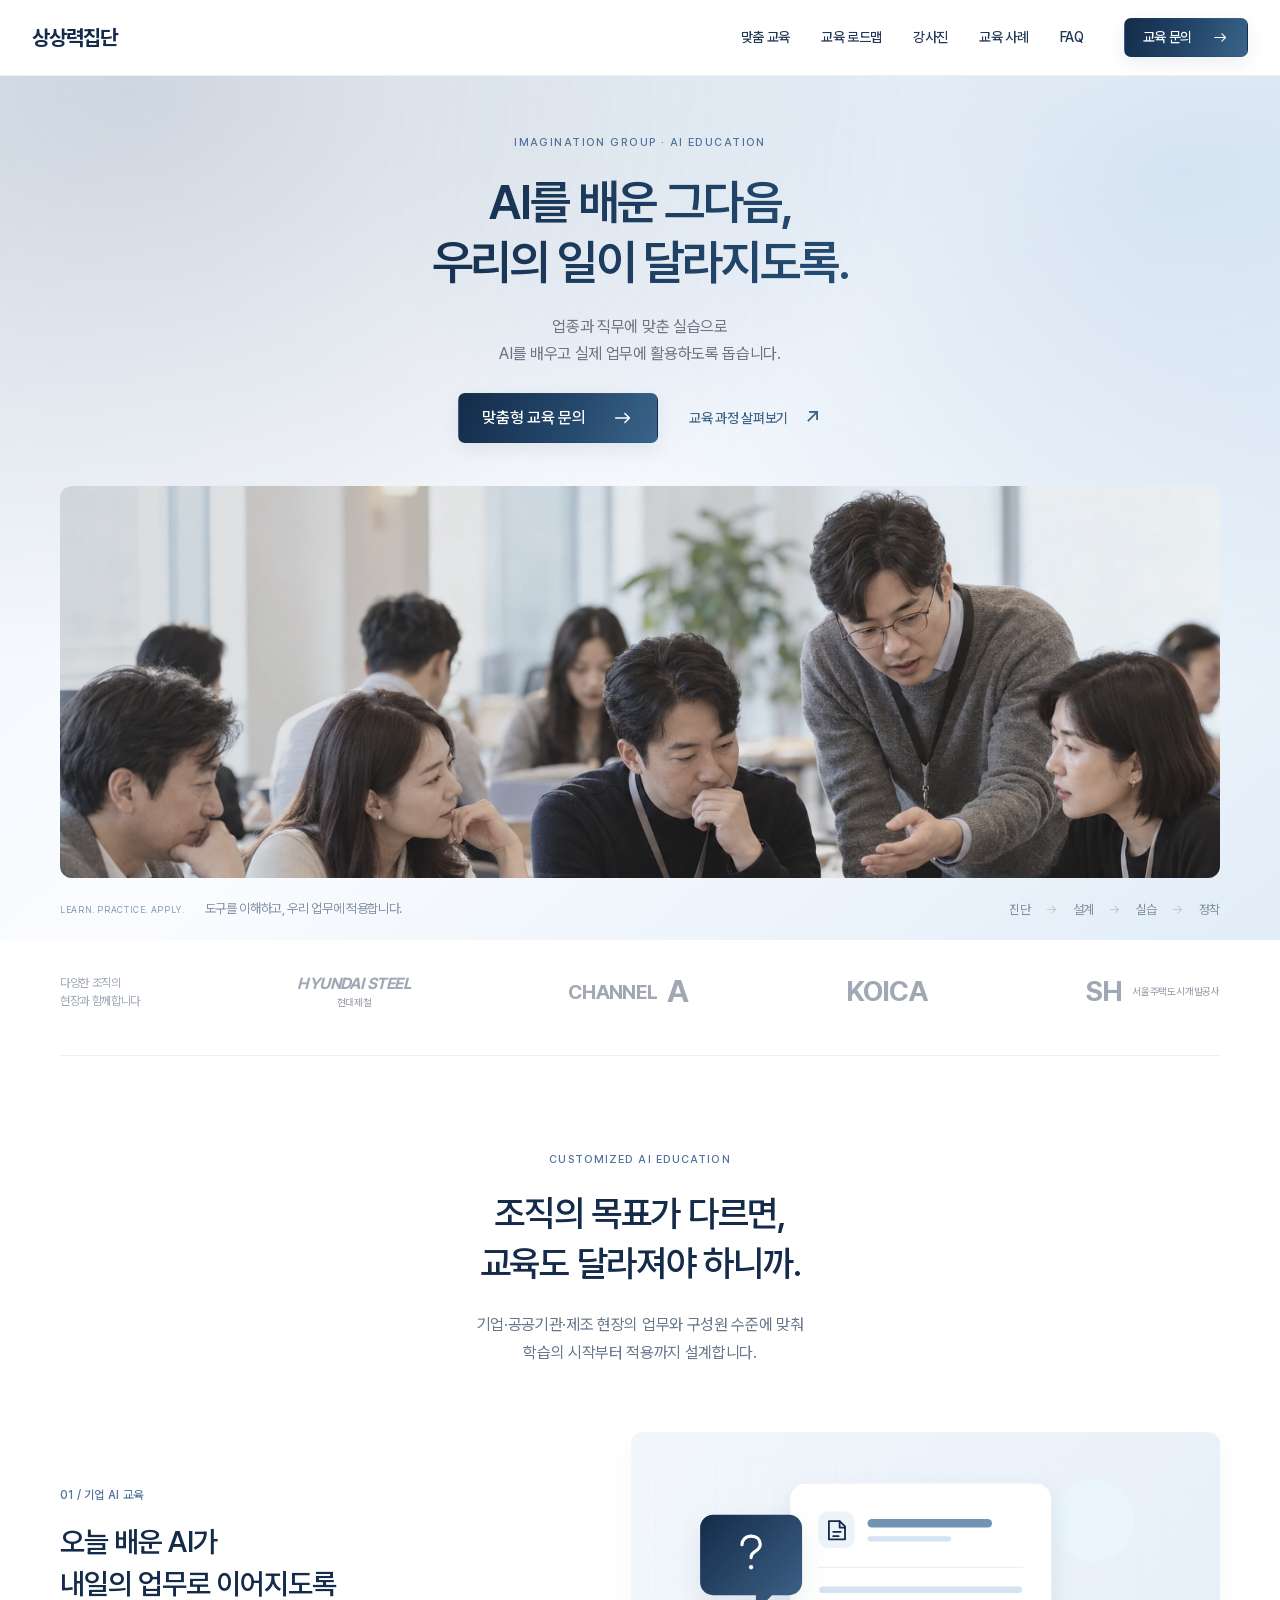
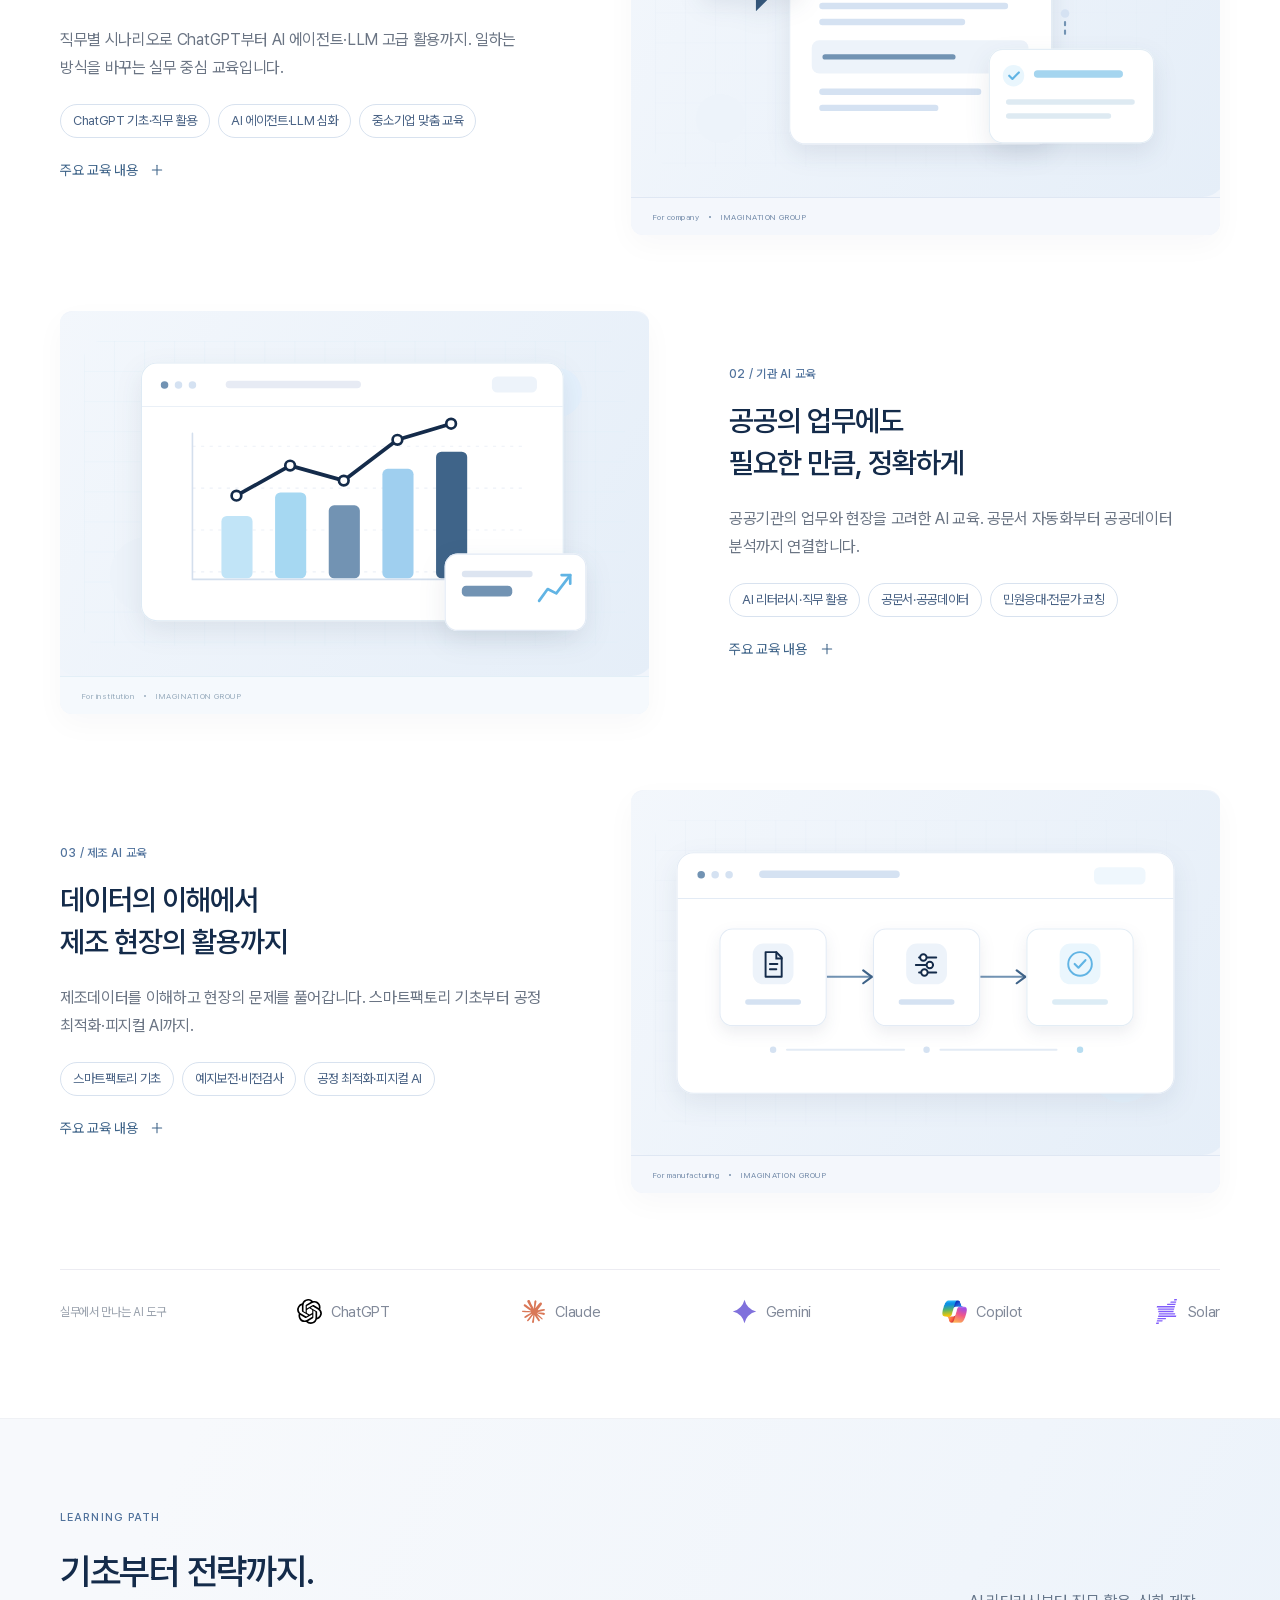
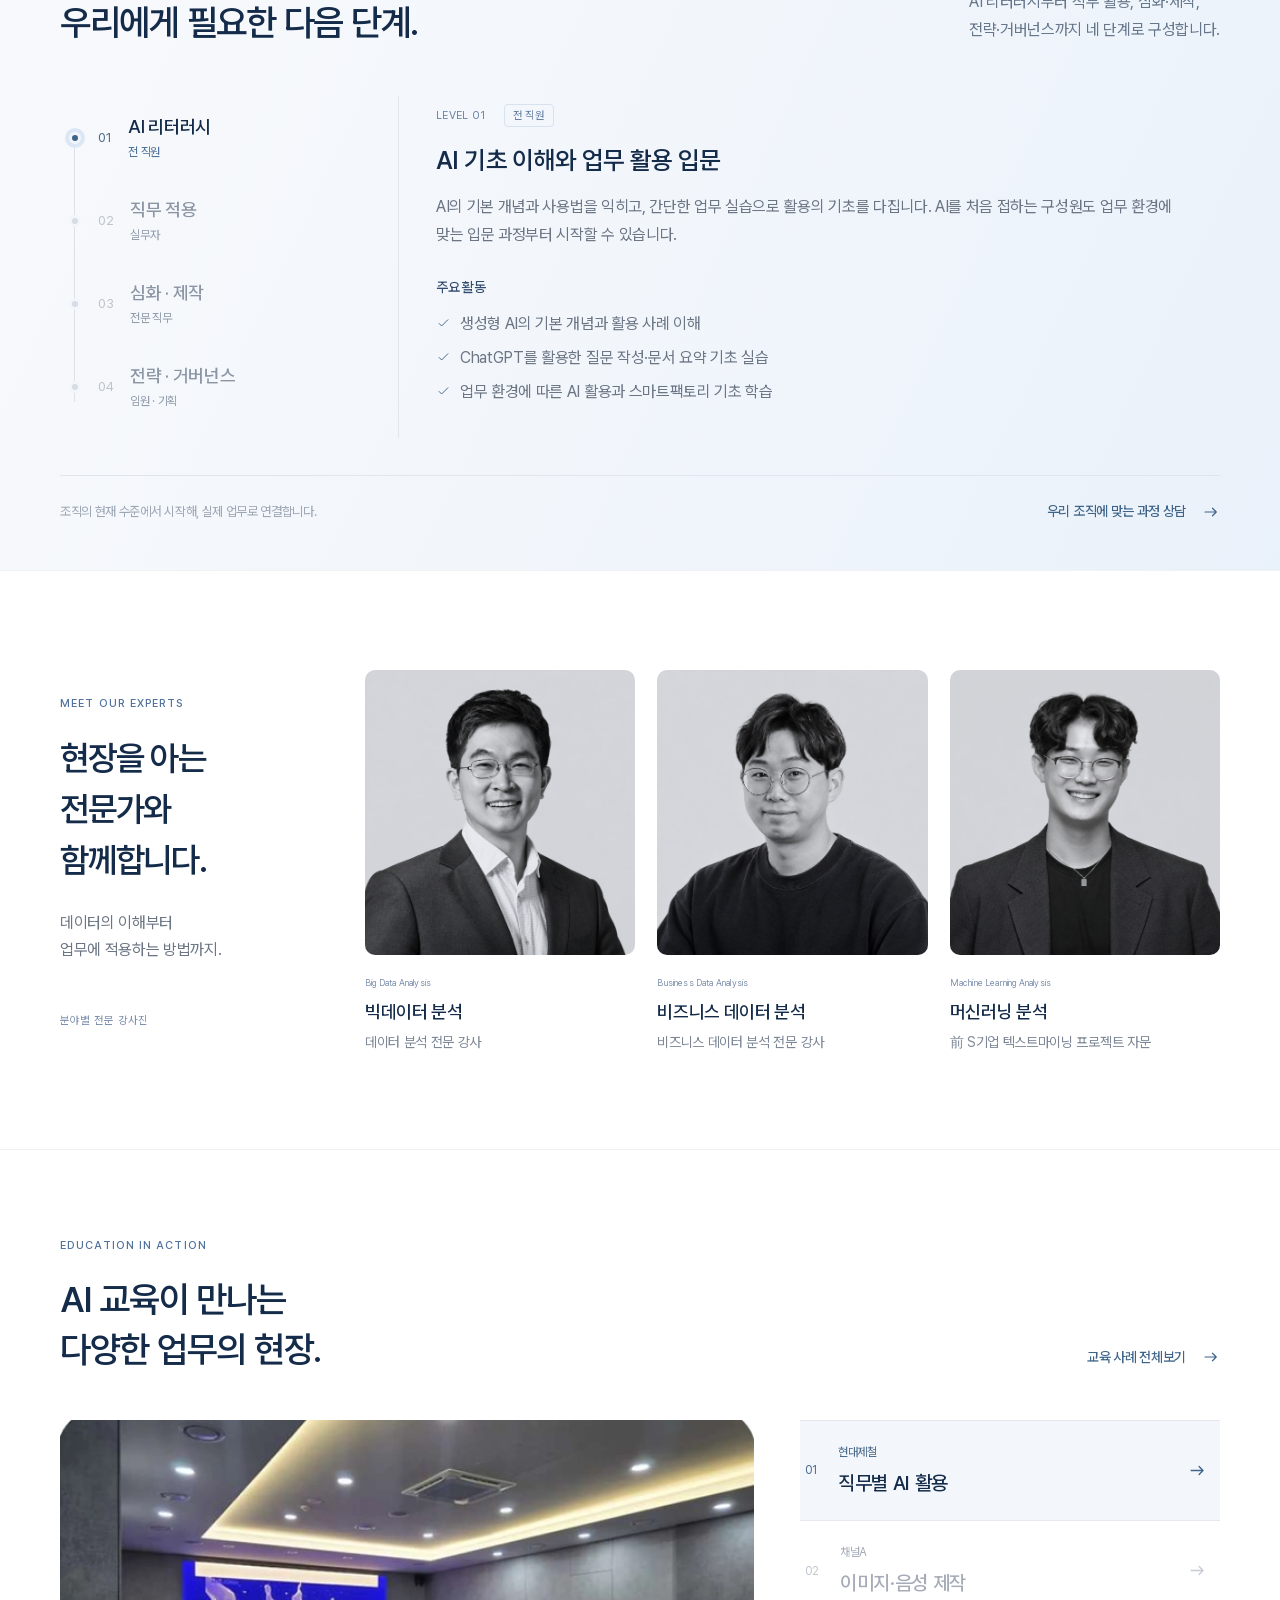
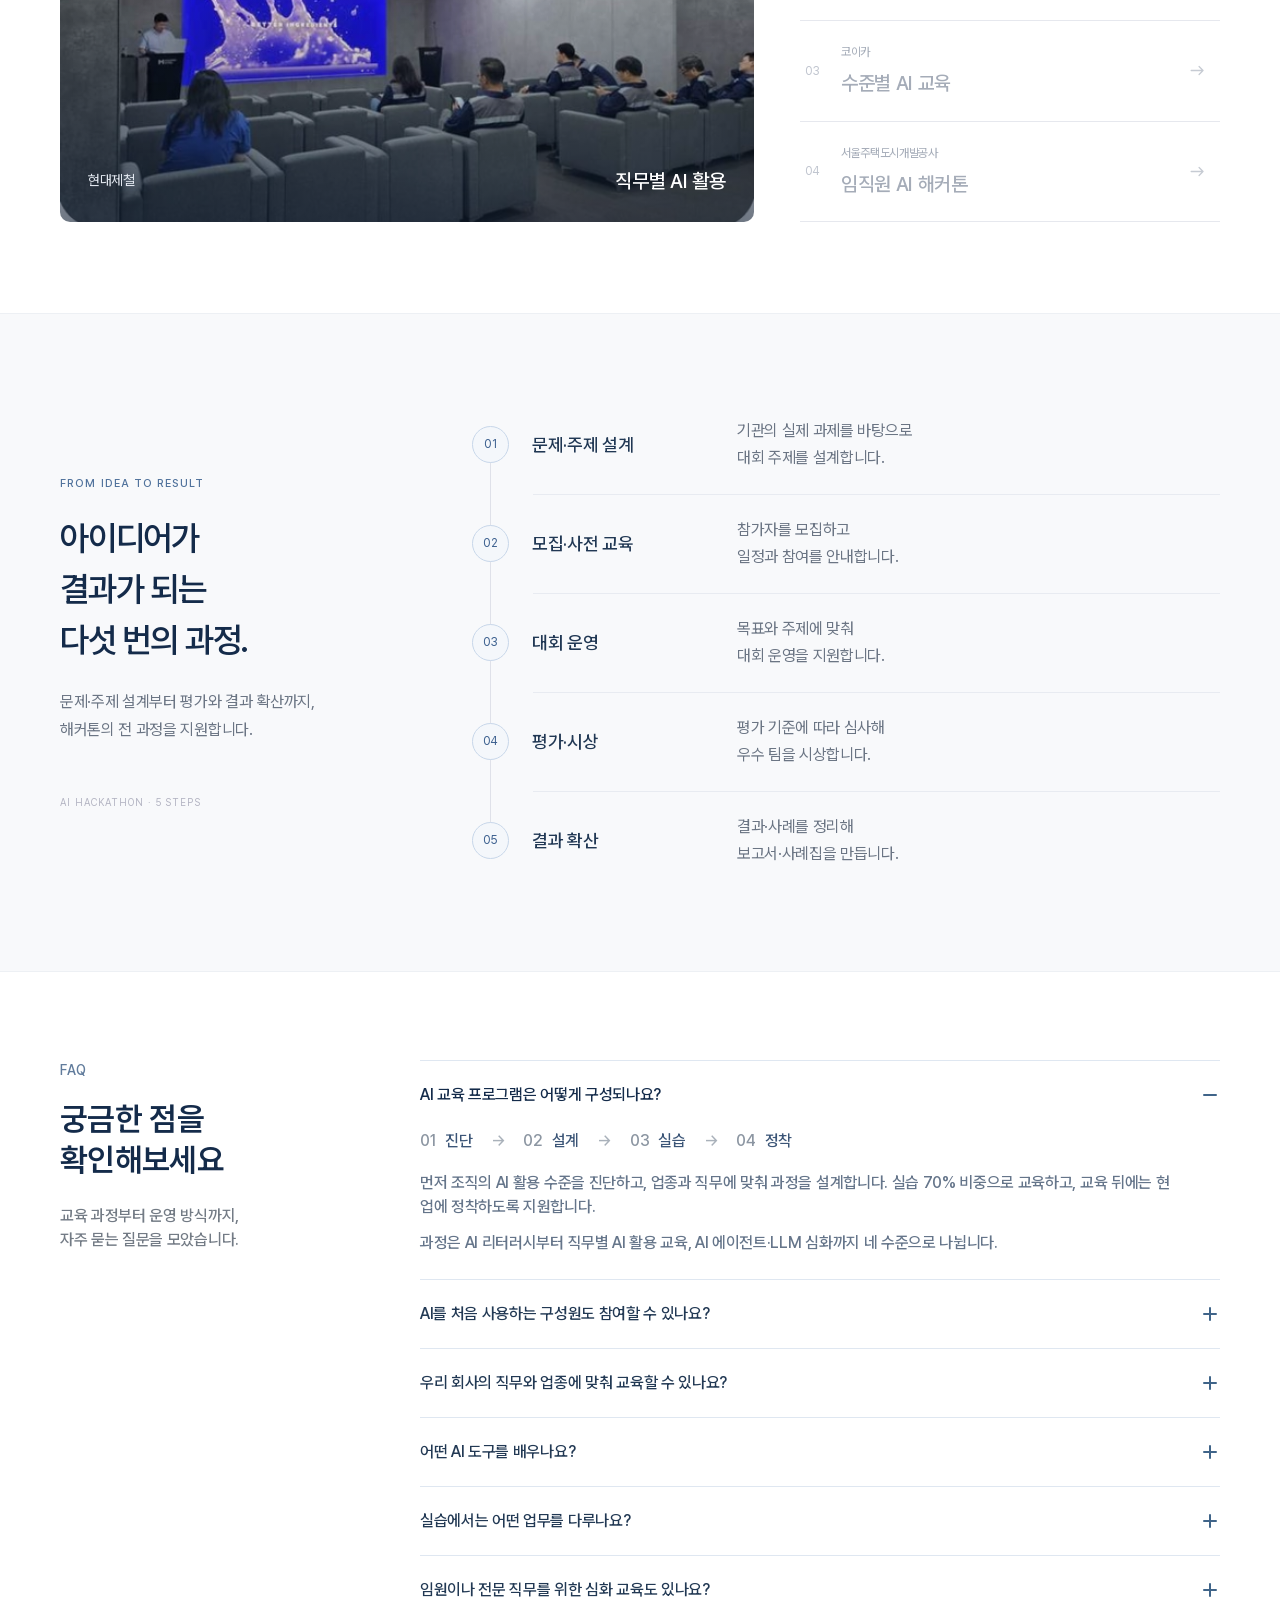
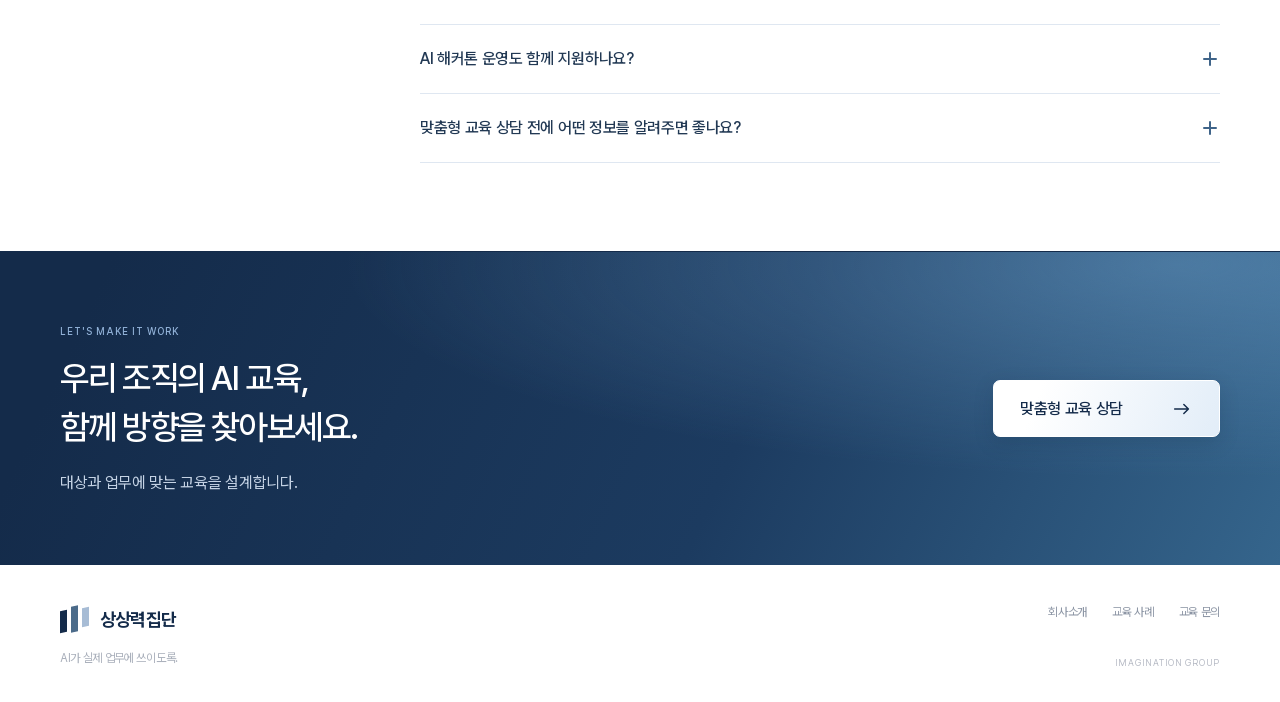
==== commit ae1578b1: "Apply brand navy gradient design" ====
--- a/index.html
+++ b/index.html
@@ -1,8 +1,8 @@
-<!doctype html><html lang="ko"><head><meta charset="utf-8"><meta name="viewport" content="width=device-width,initial-scale=1"><title>상상력집단 | 실무 중심 AI 교육</title><meta name="description" content="우리 조직의 업무에 맞춘 실무 중심 AI 교육"><link rel="icon" href="assets/favicon.png"><link rel="canonical" href="https://jaycho97.github.io/sangsang-ai-education/"><meta property="og:type" content="website"><meta property="og:title" content="상상력집단 | 실무 중심 AI 교육"><meta property="og:description" content="업종과 직무에 맞춘 실무 중심 AI 교육. 우리 조직의 AI 활용 역량을 키워보세요."><meta property="og:url" content="https://jaycho97.github.io/sangsang-ai-education/"><meta property="og:image" content="https://jaycho97.github.io/sangsang-ai-education/assets/ai-workshop.c64a867b867e.webp"><meta name="twitter:card" content="summary_large_image"><link rel="stylesheet" href="style.40bd066a2b78.css"><link rel="stylesheet" href="faq.5834e95114ca.css"><script src="site.71b5c6884982.js" defer></script></head><body>
+<!doctype html><html lang="ko"><head><meta charset="utf-8"><meta name="viewport" content="width=device-width,initial-scale=1"><title>상상력집단 | 실무 중심 AI 교육</title><meta name="description" content="우리 조직의 업무에 맞춘 실무 중심 AI 교육"><link rel="icon" href="assets/favicon.png"><link rel="canonical" href="https://jaycho97.github.io/sangsang-ai-education/"><meta property="og:type" content="website"><meta property="og:title" content="상상력집단 | 실무 중심 AI 교육"><meta property="og:description" content="업종과 직무에 맞춘 실무 중심 AI 교육. 우리 조직의 AI 활용 역량을 키워보세요."><meta property="og:url" content="https://jaycho97.github.io/sangsang-ai-education/"><meta property="og:image" content="https://jaycho97.github.io/sangsang-ai-education/assets/ai-workshop.c64a867b867e.webp"><meta name="twitter:card" content="summary_large_image"><link rel="stylesheet" href="style.9cab83d5baac.css"><link rel="stylesheet" href="faq.146ee01b4f9d.css"><script src="site.71b5c6884982.js" defer></script></head><body>
 <header class="site-header"><div class="nav-inner"><a class="brand" href="#hero">상상력집단</a><nav aria-label="주 메뉴"><a href="#programs">맞춤 교육</a><a href="#curriculum">교육 로드맵</a><a href="#instructors">강사진</a><a href="#cases">교육 사례</a><a href="#faq">FAQ</a></nav><a class="button black compact" href="#contact">교육 문의 <svg viewBox="0 0 24 24" fill="none" stroke="currentColor" stroke-width="1.6" stroke-linecap="round" stroke-linejoin="round" aria-hidden="true"><path d="M4 12h15m-5-5 5 5-5 5"/></svg></a></div></header>
 <main><section class="hero" id="hero"><div class="hero-copy"><p class="eyebrow">IMAGINATION GROUP · AI EDUCATION</p><h1>AI를 배운 그다음,<br>우리의 일이 달라지도록.</h1><p class="hero-description">업종과 직무에 맞춘 실습으로<br>AI를 배우고 실제 업무에 활용하도록 돕습니다.</p><div class="hero-actions"><a class="button black" href="#contact">맞춤형 교육 문의 <svg viewBox="0 0 24 24" fill="none" stroke="currentColor" stroke-width="1.6" stroke-linecap="round" stroke-linejoin="round" aria-hidden="true"><path d="M4 12h15m-5-5 5 5-5 5"/></svg></a><a class="text-link" href="#curriculum">교육 과정 살펴보기 <span>↗</span></a></div></div><div class="hero-stage container"><div class="hero-image"><img src="assets/ai-workshop.c64a867b867e.webp" alt="AI를 함께 배우며 업무 적용 방법을 검토하는 교육 장면"></div><div class="hero-note"><span>LEARN. PRACTICE. APPLY.</span><strong>도구를 이해하고, 우리 업무에 적용합니다.</strong></div><div class="hero-path"><span>진단</span><i>→</i><span>설계</span><i>→</i><span>실습</span><i>→</i><span>정착</span></div></div></section>
 <section class="proof container" aria-label="교육 사례 기관"><span>다양한 조직의<br>현장과 함께합니다</span><div class="client-hyundai">HYUNDAI STEEL<small>현대제철</small></div><div class="client-channel">CHANNEL <b>A</b></div><div class="client-koica">KOICA</div><div class="client-sh">SH<small>서울주택도시개발공사</small></div></section>
-<section class="programs section" id="programs"><div class="container"><header class="section-heading centered"><span class="eyebrow">CUSTOMIZED AI EDUCATION</span><h2>조직의 목표가 다르면,<br>교육도 달라져야 하니까.</h2><p>기업·공공기관·제조 현장의 업무와 구성원 수준에 맞춰<br>학습의 시작부터 적용까지 설계합니다.</p></header><div class="program-rows"><article class="program-row "><div class="program-copy"><span class="eyebrow">01 / 기업 AI 교육</span><h3>오늘 배운 AI가<br>내일의 업무로 이어지도록</h3><p>직무별 시나리오로 ChatGPT부터 AI 에이전트·LLM 고급 활용까지. 일하는 방식을 바꾸는 실무 중심 교육입니다.</p><div class="topic-tags"><span>ChatGPT 기초·직무 활용</span><span>AI 에이전트·LLM 심화</span><span>중소기업 맞춤 교육</span></div><details class="program-detail"><summary>주요 교육 내용 <svg viewBox="0 0 24 24" fill="none" stroke="currentColor" stroke-width="1.6" stroke-linecap="round" stroke-linejoin="round" aria-hidden="true"><path d="M5 12h14"/><path class="vertical" d="M12 5v14"/></svg></summary><ul><li><h4>ChatGPT 기초·직무 활용</h4><p>생성형 AI 개념과 사용법을 익히고, 직무별 업무 활용을 심화합니다.</p></li><li><h4>AI 에이전트·LLM 심화</h4><p>업무 처리 흐름을 실습하고, 조직별 AI 활용 역량을 강화합니다.</p></li><li><h4>중소기업 맞춤 교육</h4><p>조직 규모와 구성원 수준을 고려해 실제 업무 시나리오로 실습합니다.</p></li></ul></details></div><div class="program-visual"><img src="assets/illus-documents.svg" alt="기업 AI 교육의 학습 내용을 표현한 일러스트"><span class="visual-footnote">For company<i></i> IMAGINATION GROUP</span></div></article><article class="program-row reverse"><div class="program-copy"><span class="eyebrow">02 / 기관 AI 교육</span><h3>공공의 업무에도<br>필요한 만큼, 정확하게</h3><p>공공기관의 업무와 현장을 고려한 AI 교육. 공문서 자동화부터 공공데이터 분석까지 연결합니다.</p><div class="topic-tags"><span>AI 리터러시·직무 활용</span><span>공문서·공공데이터</span><span>민원응대·전문가 코칭</span></div><details class="program-detail"><summary>주요 교육 내용 <svg viewBox="0 0 24 24" fill="none" stroke="currentColor" stroke-width="1.6" stroke-linecap="round" stroke-linejoin="round" aria-hidden="true"><path d="M5 12h14"/><path class="vertical" d="M12 5v14"/></svg></summary><ul><li><h4>AI 리터러시·직무 활용</h4><p>공공기관 구성원의 수준과 업무에 맞춰 AI 활용의 기초를 익힙니다.</p></li><li><h4>공문서·공공데이터</h4><p>공문서 자동화와 공공데이터 분석을 실제 업무와 연결합니다.</p></li><li><h4>민원응대·전문가 코칭</h4><p>민원응대 AI 활용과 전문가 코칭으로 업무 적용을 돕습니다.</p></li></ul></details></div><div class="program-visual"><img src="assets/illus-analysis.svg" alt="기관 AI 교육의 학습 내용을 표현한 일러스트"><span class="visual-footnote">For institution<i></i> IMAGINATION GROUP</span></div></article><article class="program-row "><div class="program-copy"><span class="eyebrow">03 / 제조 AI 교육</span><h3>데이터의 이해에서<br>제조 현장의 활용까지</h3><p>제조데이터를 이해하고 현장의 문제를 풀어갑니다. 스마트팩토리 기초부터 공정 최적화·피지컬 AI까지.</p><div class="topic-tags"><span>스마트팩토리 기초</span><span>예지보전·비전검사</span><span>공정 최적화·피지컬 AI</span></div><details class="program-detail"><summary>주요 교육 내용 <svg viewBox="0 0 24 24" fill="none" stroke="currentColor" stroke-width="1.6" stroke-linecap="round" stroke-linejoin="round" aria-hidden="true"><path d="M5 12h14"/><path class="vertical" d="M12 5v14"/></svg></summary><ul><li><h4>스마트팩토리 기초</h4><p>제조 현장의 데이터와 AI 활용의 기초를 학습합니다.</p></li><li><h4>예지보전·비전검사</h4><p>고장 예측, 비전검사와 품질검출을 다룹니다.</p></li><li><h4>공정 최적화·피지컬 AI</h4><p>공정 최적화와 피지컬 AI로 제조 현장의 활용 범위를 넓힙니다.</p></li></ul></details></div><div class="program-visual"><img src="assets/illus-automation.svg" alt="제조 AI 교육의 학습 내용을 표현한 일러스트"><span class="visual-footnote">For manufacturing<i></i> IMAGINATION GROUP</span></div></article></div><div class="tools"><span>실무에서 만나는 AI 도구</span><div><img src="assets/tool-chatgpt.svg" alt="">ChatGPT</div><div><img src="assets/tool-claude-mark.svg" alt="">Claude</div><div><svg viewBox="0 0 32 32" aria-hidden="true"><path d="M16 1Q19 13 31 16Q19 19 16 31Q13 19 1 16Q13 13 16 1" fill="#8071dc"/></svg>Gemini</div><div><img src="assets/tool-copilot.webp" alt="">Copilot</div><div><img src="assets/tool-upstage-mark.svg" alt="">Solar</div></div></div></section>
+<section class="programs section" id="programs"><div class="container"><header class="section-heading centered"><span class="eyebrow">CUSTOMIZED AI EDUCATION</span><h2>조직의 목표가 다르면,<br>교육도 달라져야 하니까.</h2><p>기업·공공기관·제조 현장의 업무와 구성원 수준에 맞춰<br>학습의 시작부터 적용까지 설계합니다.</p></header><div class="program-rows"><article class="program-row "><div class="program-copy"><span class="eyebrow">01 / 기업 AI 교육</span><h3>오늘 배운 AI가<br>내일의 업무로 이어지도록</h3><p>직무별 시나리오로 ChatGPT부터 AI 에이전트·LLM 고급 활용까지. 일하는 방식을 바꾸는 실무 중심 교육입니다.</p><div class="topic-tags"><span>ChatGPT 기초·직무 활용</span><span>AI 에이전트·LLM 심화</span><span>중소기업 맞춤 교육</span></div><details class="program-detail"><summary>주요 교육 내용 <svg viewBox="0 0 24 24" fill="none" stroke="currentColor" stroke-width="1.6" stroke-linecap="round" stroke-linejoin="round" aria-hidden="true"><path d="M5 12h14"/><path class="vertical" d="M12 5v14"/></svg></summary><ul><li><h4>ChatGPT 기초·직무 활용</h4><p>생성형 AI 개념과 사용법을 익히고, 직무별 업무 활용을 심화합니다.</p></li><li><h4>AI 에이전트·LLM 심화</h4><p>업무 처리 흐름을 실습하고, 조직별 AI 활용 역량을 강화합니다.</p></li><li><h4>중소기업 맞춤 교육</h4><p>조직 규모와 구성원 수준을 고려해 실제 업무 시나리오로 실습합니다.</p></li></ul></details></div><div class="program-visual"><img src="assets/illus-documents.bbc5b7115f6f.svg" alt="기업 AI 교육의 학습 내용을 표현한 일러스트"><span class="visual-footnote">For company<i></i> IMAGINATION GROUP</span></div></article><article class="program-row reverse"><div class="program-copy"><span class="eyebrow">02 / 기관 AI 교육</span><h3>공공의 업무에도<br>필요한 만큼, 정확하게</h3><p>공공기관의 업무와 현장을 고려한 AI 교육. 공문서 자동화부터 공공데이터 분석까지 연결합니다.</p><div class="topic-tags"><span>AI 리터러시·직무 활용</span><span>공문서·공공데이터</span><span>민원응대·전문가 코칭</span></div><details class="program-detail"><summary>주요 교육 내용 <svg viewBox="0 0 24 24" fill="none" stroke="currentColor" stroke-width="1.6" stroke-linecap="round" stroke-linejoin="round" aria-hidden="true"><path d="M5 12h14"/><path class="vertical" d="M12 5v14"/></svg></summary><ul><li><h4>AI 리터러시·직무 활용</h4><p>공공기관 구성원의 수준과 업무에 맞춰 AI 활용의 기초를 익힙니다.</p></li><li><h4>공문서·공공데이터</h4><p>공문서 자동화와 공공데이터 분석을 실제 업무와 연결합니다.</p></li><li><h4>민원응대·전문가 코칭</h4><p>민원응대 AI 활용과 전문가 코칭으로 업무 적용을 돕습니다.</p></li></ul></details></div><div class="program-visual"><img src="assets/illus-analysis.ac6464de02c6.svg" alt="기관 AI 교육의 학습 내용을 표현한 일러스트"><span class="visual-footnote">For institution<i></i> IMAGINATION GROUP</span></div></article><article class="program-row "><div class="program-copy"><span class="eyebrow">03 / 제조 AI 교육</span><h3>데이터의 이해에서<br>제조 현장의 활용까지</h3><p>제조데이터를 이해하고 현장의 문제를 풀어갑니다. 스마트팩토리 기초부터 공정 최적화·피지컬 AI까지.</p><div class="topic-tags"><span>스마트팩토리 기초</span><span>예지보전·비전검사</span><span>공정 최적화·피지컬 AI</span></div><details class="program-detail"><summary>주요 교육 내용 <svg viewBox="0 0 24 24" fill="none" stroke="currentColor" stroke-width="1.6" stroke-linecap="round" stroke-linejoin="round" aria-hidden="true"><path d="M5 12h14"/><path class="vertical" d="M12 5v14"/></svg></summary><ul><li><h4>스마트팩토리 기초</h4><p>제조 현장의 데이터와 AI 활용의 기초를 학습합니다.</p></li><li><h4>예지보전·비전검사</h4><p>고장 예측, 비전검사와 품질검출을 다룹니다.</p></li><li><h4>공정 최적화·피지컬 AI</h4><p>공정 최적화와 피지컬 AI로 제조 현장의 활용 범위를 넓힙니다.</p></li></ul></details></div><div class="program-visual"><img src="assets/illus-automation.e70c2d851af4.svg" alt="제조 AI 교육의 학습 내용을 표현한 일러스트"><span class="visual-footnote">For manufacturing<i></i> IMAGINATION GROUP</span></div></article></div><div class="tools"><span>실무에서 만나는 AI 도구</span><div><img src="assets/tool-chatgpt.svg" alt="">ChatGPT</div><div><img src="assets/tool-claude-mark.svg" alt="">Claude</div><div><svg viewBox="0 0 32 32" aria-hidden="true"><path d="M16 1Q19 13 31 16Q19 19 16 31Q13 19 1 16Q13 13 16 1" fill="#8071dc"/></svg>Gemini</div><div><img src="assets/tool-copilot.webp" alt="">Copilot</div><div><img src="assets/tool-upstage-mark.svg" alt="">Solar</div></div></div></section>
 <section class="curriculum section" id="curriculum"><div class="container"><header class="section-heading split-heading"><div><span class="eyebrow">LEARNING PATH</span><h2>기초부터 전략까지.<br>우리에게 필요한 다음 단계.</h2></div><p>AI 리터러시부터 직무 활용, 심화·제작,<br>전략·거버넌스까지 네 단계로 구성합니다.</p></header><div class="learning-layout"><div class="level-rail" role="tablist" aria-orientation="vertical" aria-label="교육 수준 선택"><button class="level-tab" id="level-tab-1" data-level="1" role="tab" aria-controls="level-1" aria-selected="true" tabindex="0"><span class="rail-dot"></span><span class="level-order">01</span><span class="level-tab-copy"><strong>AI 리터러시</strong><small>전 직원</small></span></button><button class="level-tab" id="level-tab-2" data-level="2" role="tab" aria-controls="level-2" aria-selected="false" tabindex="-1"><span class="rail-dot"></span><span class="level-order">02</span><span class="level-tab-copy"><strong>직무 적용</strong><small>실무자</small></span></button><button class="level-tab" id="level-tab-3" data-level="3" role="tab" aria-controls="level-3" aria-selected="false" tabindex="-1"><span class="rail-dot"></span><span class="level-order">03</span><span class="level-tab-copy"><strong>심화 · 제작</strong><small>전문 직무</small></span></button><button class="level-tab" id="level-tab-4" data-level="4" role="tab" aria-controls="level-4" aria-selected="false" tabindex="-1"><span class="rail-dot"></span><span class="level-order">04</span><span class="level-tab-copy"><strong>전략 · 거버넌스</strong><small>임원 · 기획</small></span></button></div><div class="level-panels"><article class="level-panel" role="tabpanel" id="level-1" aria-labelledby="level-tab-1" ><div class="panel-kicker"><span>LEVEL 01</span><span>전 직원</span></div><h3>AI 기초 이해와 업무 활용 입문</h3><p>AI의 기본 개념과 사용법을 익히고, 간단한 업무 실습으로 활용의 기초를 다집니다. AI를 처음 접하는 구성원도 업무 환경에 맞는 입문 과정부터 시작할 수 있습니다.</p><h4>주요 활동</h4><ul class=""><li><svg viewBox="0 0 24 24" fill="none" stroke="currentColor" stroke-width="1.6" stroke-linecap="round" stroke-linejoin="round" aria-hidden="true"><path d="m5 12 4 4L19 6"/></svg><span>생성형 AI의 기본 개념과 활용 사례 이해</span></li><li><svg viewBox="0 0 24 24" fill="none" stroke="currentColor" stroke-width="1.6" stroke-linecap="round" stroke-linejoin="round" aria-hidden="true"><path d="m5 12 4 4L19 6"/></svg><span>ChatGPT를 활용한 질문 작성·문서 요약 기초 실습</span></li><li><svg viewBox="0 0 24 24" fill="none" stroke="currentColor" stroke-width="1.6" stroke-linecap="round" stroke-linejoin="round" aria-hidden="true"><path d="m5 12 4 4L19 6"/></svg><span>업무 환경에 따른 AI 활용과 스마트팩토리 기초 학습</span></li></ul></article><article class="level-panel" role="tabpanel" id="level-2" aria-labelledby="level-tab-2" hidden><div class="panel-kicker"><span>LEVEL 02</span><span>실무자</span></div><h3>직무별 업무에 AI 활용하기</h3><p>문서 작성부터 데이터 분석, 업무자동화까지. 직무와 업종에 맞는 실제 업무 시나리오로 실습합니다.</p><h4>주요 과정</h4><ul class="two-columns"><li><svg viewBox="0 0 24 24" fill="none" stroke="currentColor" stroke-width="1.6" stroke-linecap="round" stroke-linejoin="round" aria-hidden="true"><path d="m5 12 4 4L19 6"/></svg><span>챗GPT 마스터 교육</span></li><li><svg viewBox="0 0 24 24" fill="none" stroke="currentColor" stroke-width="1.6" stroke-linecap="round" stroke-linejoin="round" aria-hidden="true"><path d="m5 12 4 4L19 6"/></svg><span>업무자동화 AI 활용</span></li><li><svg viewBox="0 0 24 24" fill="none" stroke="currentColor" stroke-width="1.6" stroke-linecap="round" stroke-linejoin="round" aria-hidden="true"><path d="m5 12 4 4L19 6"/></svg><span>VBA(엑셀) AI 활용</span></li><li><svg viewBox="0 0 24 24" fill="none" stroke="currentColor" stroke-width="1.6" stroke-linecap="round" stroke-linejoin="round" aria-hidden="true"><path d="m5 12 4 4L19 6"/></svg><span>PPT AI 활용 (캔바·감마)</span></li><li><svg viewBox="0 0 24 24" fill="none" stroke="currentColor" stroke-width="1.6" stroke-linecap="round" stroke-linejoin="round" aria-hidden="true"><path d="m5 12 4 4L19 6"/></svg><span>챗GPT 엑셀 데이터 분석</span></li><li><svg viewBox="0 0 24 24" fill="none" stroke="currentColor" stroke-width="1.6" stroke-linecap="round" stroke-linejoin="round" aria-hidden="true"><path d="m5 12 4 4L19 6"/></svg><span>경쟁사 정밀분석 AI</span></li><li><svg viewBox="0 0 24 24" fill="none" stroke="currentColor" stroke-width="1.6" stroke-linecap="round" stroke-linejoin="round" aria-hidden="true"><path d="m5 12 4 4L19 6"/></svg><span>중간관리자 AI 리더십</span></li><li><svg viewBox="0 0 24 24" fill="none" stroke="currentColor" stroke-width="1.6" stroke-linecap="round" stroke-linejoin="round" aria-hidden="true"><path d="m5 12 4 4L19 6"/></svg><span>공문서 AI 자동화</span></li><li><svg viewBox="0 0 24 24" fill="none" stroke="currentColor" stroke-width="1.6" stroke-linecap="round" stroke-linejoin="round" aria-hidden="true"><path d="m5 12 4 4L19 6"/></svg><span>예지보전 (고장 예측)</span></li><li><svg viewBox="0 0 24 24" fill="none" stroke="currentColor" stroke-width="1.6" stroke-linecap="round" stroke-linejoin="round" aria-hidden="true"><path d="m5 12 4 4L19 6"/></svg><span>비전검사·품질검출</span></li></ul></article><article class="level-panel" role="tabpanel" id="level-3" aria-labelledby="level-tab-3" hidden><div class="panel-kicker"><span>LEVEL 03</span><span>전문 직무</span></div><h3>AI 전문 활용과 제작 역량 심화</h3><p>AI 에이전트·LLM 고급 활용부터 전문 콘텐츠 제작까지. 전문 직무에 맞는 심화 과정을 선택합니다.</p><h4>주요 과정</h4><ul class="two-columns"><li><svg viewBox="0 0 24 24" fill="none" stroke="currentColor" stroke-width="1.6" stroke-linecap="round" stroke-linejoin="round" aria-hidden="true"><path d="m5 12 4 4L19 6"/></svg><span>LLM 활용 고급화</span></li><li><svg viewBox="0 0 24 24" fill="none" stroke="currentColor" stroke-width="1.6" stroke-linecap="round" stroke-linejoin="round" aria-hidden="true"><path d="m5 12 4 4L19 6"/></svg><span>비용절감 AI 해결사</span></li><li><svg viewBox="0 0 24 24" fill="none" stroke="currentColor" stroke-width="1.6" stroke-linecap="round" stroke-linejoin="round" aria-hidden="true"><path d="m5 12 4 4L19 6"/></svg><span>AI 크리에이티브 워크샵</span></li><li><svg viewBox="0 0 24 24" fill="none" stroke="currentColor" stroke-width="1.6" stroke-linecap="round" stroke-linejoin="round" aria-hidden="true"><path d="m5 12 4 4L19 6"/></svg><span>생성형 이미지·영상 전문</span></li><li><svg viewBox="0 0 24 24" fill="none" stroke="currentColor" stroke-width="1.6" stroke-linecap="round" stroke-linejoin="round" aria-hidden="true"><path d="m5 12 4 4L19 6"/></svg><span>공공데이터 분석 AI</span></li><li><svg viewBox="0 0 24 24" fill="none" stroke="currentColor" stroke-width="1.6" stroke-linecap="round" stroke-linejoin="round" aria-hidden="true"><path d="m5 12 4 4L19 6"/></svg><span>맞춤형 VOD 제작</span></li><li><svg viewBox="0 0 24 24" fill="none" stroke="currentColor" stroke-width="1.6" stroke-linecap="round" stroke-linejoin="round" aria-hidden="true"><path d="m5 12 4 4L19 6"/></svg><span>실시간 AI 전문가 코칭</span></li><li><svg viewBox="0 0 24 24" fill="none" stroke="currentColor" stroke-width="1.6" stroke-linecap="round" stroke-linejoin="round" aria-hidden="true"><path d="m5 12 4 4L19 6"/></svg><span>민원응대 AI 전문</span></li><li><svg viewBox="0 0 24 24" fill="none" stroke="currentColor" stroke-width="1.6" stroke-linecap="round" stroke-linejoin="round" aria-hidden="true"><path d="m5 12 4 4L19 6"/></svg><span>피지컬 AI</span></li><li><svg viewBox="0 0 24 24" fill="none" stroke="currentColor" stroke-width="1.6" stroke-linecap="round" stroke-linejoin="round" aria-hidden="true"><path d="m5 12 4 4L19 6"/></svg><span>공정 최적화</span></li></ul></article><article class="level-panel" role="tabpanel" id="level-4" aria-labelledby="level-tab-4" hidden><div class="panel-kicker"><span>LEVEL 04</span><span>임원 · 기획</span></div><h3>조직의 AI 전략과 거버넌스 설계</h3><p>경영진의 AI 전략부터 조직의 도입 방향까지. AX 전환을 다루는 임원·기획 과정을 운영합니다.</p><h4>주요 과정</h4><ul class=""><li><svg viewBox="0 0 24 24" fill="none" stroke="currentColor" stroke-width="1.6" stroke-linecap="round" stroke-linejoin="round" aria-hidden="true"><path d="m5 12 4 4L19 6"/></svg><span>경영진 AI 전략 워크샵</span></li><li><svg viewBox="0 0 24 24" fill="none" stroke="currentColor" stroke-width="1.6" stroke-linecap="round" stroke-linejoin="round" aria-hidden="true"><path d="m5 12 4 4L19 6"/></svg><span>AI 윤리경영 가이드라인</span></li><li><svg viewBox="0 0 24 24" fill="none" stroke="currentColor" stroke-width="1.6" stroke-linecap="round" stroke-linejoin="round" aria-hidden="true"><path d="m5 12 4 4L19 6"/></svg><span>AI 도입 전사과정 (40h)</span></li><li><svg viewBox="0 0 24 24" fill="none" stroke="currentColor" stroke-width="1.6" stroke-linecap="round" stroke-linejoin="round" aria-hidden="true"><path d="m5 12 4 4L19 6"/></svg><span>인공지능기본법 교육</span></li></ul></article></div></div><div class="learning-foot"><span>조직의 현재 수준에서 시작해, 실제 업무로 연결합니다.</span><a href="#contact" class="text-link">우리 조직에 맞는 과정 상담 <svg viewBox="0 0 24 24" fill="none" stroke="currentColor" stroke-width="1.6" stroke-linecap="round" stroke-linejoin="round" aria-hidden="true"><path d="M4 12h15m-5-5 5 5-5 5"/></svg></a></div></div></section>
 <section class="instructors section" id="instructors"><div class="container expertise-layout"><header class="section-heading"><span class="eyebrow">MEET OUR EXPERTS</span><h2>현장을 아는<br>전문가와<br>함께합니다.</h2><p>데이터의 이해부터<br>업무에 적용하는 방법까지.</p><span class="expert-note">분야별 전문 강사진</span></header><div class="expert-row"><article class="expert"><div class="portrait"><img src="assets/instructor-normalized-1.592c4a264cc8.webp" alt="빅데이터 분석 전문 강사"></div><span class="expert-en">Big Data Analysis</span><h3>빅데이터 분석</h3><p>데이터 분석 전문 강사</p></article><article class="expert"><div class="portrait"><img src="assets/instructor-normalized-2.c03315a060b1.webp" alt="비즈니스 데이터 분석 전문 강사"></div><span class="expert-en">Business Data Analysis</span><h3>비즈니스 데이터 분석</h3><p>비즈니스 데이터 분석 전문 강사</p></article><article class="expert"><div class="portrait"><img src="assets/instructor-normalized-3.58bb6dfb79a3.webp" alt="머신러닝 분석 전문 강사"></div><span class="expert-en">Machine Learning Analysis</span><h3>머신러닝 분석</h3><p>前 S기업 텍스트마이닝 프로젝트 자문</p></article></div></div></section>
 <section class="cases section" id="cases"><div class="container"><header class="section-heading split-heading"><div><span class="eyebrow">EDUCATION IN ACTION</span><h2>AI 교육이 만나는<br>다양한 업무의 현장.</h2></div><a class="text-link" href="https://imaginationgroup.co.kr/ai-education/cases">교육 사례 전체보기 <svg viewBox="0 0 24 24" fill="none" stroke="currentColor" stroke-width="1.6" stroke-linecap="round" stroke-linejoin="round" aria-hidden="true"><path d="M4 12h15m-5-5 5 5-5 5"/></svg></a></header><div class="case-showcase"><div class="case-images"><figure class="case-photo" id="case-1" role="tabpanel" aria-labelledby="case-tab-1" ><img src="assets/case-1.webp" alt="현대제철 직무별 AI 활용 교육 현장"><figcaption><span>현대제철</span><strong>직무별 AI 활용</strong></figcaption></figure><figure class="case-photo" id="case-2" role="tabpanel" aria-labelledby="case-tab-2" hidden><img src="assets/case-2.webp" alt="채널A 이미지·음성 제작 교육 현장"><figcaption><span>채널A</span><strong>이미지·음성 제작</strong></figcaption></figure><figure class="case-photo" id="case-3" role="tabpanel" aria-labelledby="case-tab-3" hidden><img src="assets/case-3.webp" alt="코이카 수준별 AI 교육 교육 현장"><figcaption><span>코이카</span><strong>수준별 AI 교육</strong></figcaption></figure><figure class="case-photo" id="case-4" role="tabpanel" aria-labelledby="case-tab-4" hidden><img src="assets/case-4.webp" alt="서울주택도시개발공사 임직원 AI 해커톤 교육 현장"><figcaption><span>서울주택도시개발공사</span><strong>임직원 AI 해커톤</strong></figcaption></figure></div><div class="case-selector" role="tablist" aria-label="교육 사례 선택" aria-orientation="vertical"><button class="case-tab" id="case-tab-1" role="tab" aria-controls="case-1" data-case="1" aria-selected="true" tabindex="0"><span class="case-number">01</span><span><small>현대제철</small><strong>직무별 AI 활용</strong></span><svg viewBox="0 0 24 24" fill="none" stroke="currentColor" stroke-width="1.6" stroke-linecap="round" stroke-linejoin="round" aria-hidden="true"><path d="M4 12h15m-5-5 5 5-5 5"/></svg></button><button class="case-tab" id="case-tab-2" role="tab" aria-controls="case-2" data-case="2" aria-selected="false" tabindex="-1"><span class="case-number">02</span><span><small>채널A</small><strong>이미지·음성 제작</strong></span><svg viewBox="0 0 24 24" fill="none" stroke="currentColor" stroke-width="1.6" stroke-linecap="round" stroke-linejoin="round" aria-hidden="true"><path d="M4 12h15m-5-5 5 5-5 5"/></svg></button><button class="case-tab" id="case-tab-3" role="tab" aria-controls="case-3" data-case="3" aria-selected="false" tabindex="-1"><span class="case-number">03</span><span><small>코이카</small><strong>수준별 AI 교육</strong></span><svg viewBox="0 0 24 24" fill="none" stroke="currentColor" stroke-width="1.6" stroke-linecap="round" stroke-linejoin="round" aria-hidden="true"><path d="M4 12h15m-5-5 5 5-5 5"/></svg></button><button class="case-tab" id="case-tab-4" role="tab" aria-controls="case-4" data-case="4" aria-selected="false" tabindex="-1"><span class="case-number">04</span><span><small>서울주택도시개발공사</small><strong>임직원 AI 해커톤</strong></span><svg viewBox="0 0 24 24" fill="none" stroke="currentColor" stroke-width="1.6" stroke-linecap="round" stroke-linejoin="round" aria-hidden="true"><path d="M4 12h15m-5-5 5 5-5 5"/></svg></button></div></div></div></section>
--- a/style.9cab83d5baac.css
+++ b/style.9cab83d5baac.css
@@ -0,0 +1,65 @@
+@font-face{font-family:Pretendard;src:url('assets/PretendardVariable.woff2') format('woff2');font-weight:100 900;font-style:normal;font-display:swap}
+:root{--ink:#213854;--muted:#67778b;--accent:#142b4a;--line:#e0e7f0;--soft:#f4f7fb}*{box-sizing:border-box}html{scroll-behavior:smooth;scroll-padding-top:94px}body{margin:0;min-width:1100px;font-family:Pretendard,-apple-system,BlinkMacSystemFont,sans-serif;font-size:16px;font-weight:400;line-height:1.5;letter-spacing:-.02em;color:var(--ink);background:#fff}a{color:inherit;text-decoration:none}button{font:inherit;color:inherit;letter-spacing:inherit;cursor:pointer}p,h1,h2,h3,h4,ol,ul,figure{margin:0}img{display:block;max-width:100%}svg{width:22px;height:22px;flex:none}a,button,summary{touch-action:manipulation}a:focus-visible,button:focus-visible,summary:focus-visible{outline:2px solid #3d679b;outline-offset:5px}[hidden]{display:none!important}.container{width:1160px;max-width:calc(100% - 96px);margin:auto}.site-header{height:76px;position:sticky;top:0;z-index:20;background:#fffffff5;backdrop-filter:blur(14px);border-bottom:1px solid #f0f1f3}.nav-inner{height:100%;display:flex;align-items:center;justify-content:space-between;max-width:1344px;padding:0 32px;margin:auto;gap:40px}.brand{font-size:21px;font-weight:700;letter-spacing:-.045em;display:inline-flex;gap:11px;align-items:center;white-space:nowrap}.brand-sign{width:29px;height:26px;display:flex;gap:4px;align-items:center;transform:skewY(-13deg)}.brand-sign i{height:22px;display:block;width:7px;background:#142b4a}.brand-sign i:nth-child(2){height:26px;background:#4b6b8a}.brand-sign i:nth-child(3){height:19px;background:#a7bcd5}.site-header nav{display:flex;gap:31px;font-size:14px;font-weight:500;margin-left:auto}.site-header nav a:hover{color:var(--accent)}.button{display:inline-flex;align-items:center;justify-content:center;gap:27px;border:1px solid transparent;min-height:50px;border-radius:7px;padding:0 23px;font-size:16px;font-weight:500;transition:background .2s,transform .2s}.button:hover{transform:translateY(-2px)}.black{color:#fff;background:#142b4a}.black:hover{background:#244361}.compact{font-size:14px;min-height:39px;padding:0 18px;gap:20px}.compact svg{width:17px;height:17px}.text-link{display:inline-flex;align-items:center;gap:16px;font-size:14px;line-height:1.5;font-weight:500;color:#3f6489}.text-link>span{font-size:20px}.text-link svg{width:18px;height:18px}.eyebrow{display:block;font-size:11px;line-height:18px;font-weight:500;letter-spacing:.1em;color:#50729c;margin-bottom:20px}.section{padding:94px 0}.section-heading h2{font-size:36px;font-weight:550;line-height:1.4;letter-spacing:-.035em}.section-heading>p{font-size:16px;line-height:1.75;color:var(--muted);margin-top:22px}.centered{text-align:center}.split-heading{display:flex;align-items:flex-end;justify-content:space-between;gap:80px}.split-heading>p{margin:0 0 4px;max-width:385px}.split-heading>.text-link{margin-bottom:8px}
+.hero{padding-top:58px;background:linear-gradient(180deg,#f5f8fc,#fff 75%)}.hero-copy{text-align:center}.hero-copy .eyebrow{margin-bottom:20px;font-size:11px;letter-spacing:.13em;color:#50729c}.hero h1{font-size:48px;font-weight:600;letter-spacing:-.045em;line-height:1.25;color:#142b4a}.hero-description{font-size:16px;line-height:1.7;color:#73808e;margin-top:21px}.hero-actions{display:flex;align-items:center;justify-content:center;gap:31px;margin-top:26px}.hero-stage{position:relative;padding-bottom:46px;margin-top:43px}.hero-image{height:353px;overflow:hidden;border-radius:12px}.hero-image img{height:100%;width:100%;object-fit:cover;object-position:center 41%;filter:saturate(.66) brightness(.96)}.hero-image:after{content:'';position:absolute;left:0;top:0;height:353px;width:100%;border-radius:12px;background:linear-gradient(90deg,#18283920,transparent 70%)}.hero-note{position:absolute;right:32px;bottom:86px;width:272px;padding:24px 27px;background:#ffffffed;box-shadow:0 5px 30px #202b4410;border:1px solid #fff;border-radius:8px}.hero-note>span{font-size:9px;letter-spacing:.1em;color:#8397b0}.hero-note strong{display:block;font-size:22px;line-height:1.5;font-weight:500;margin-top:13px;color:#314c6f}.hero-path{position:absolute;bottom:0;left:0;display:flex;gap:20px;align-items:center;justify-content:center;height:46px;width:100%;font-size:13px;color:#8190a1}.hero-path i{font-style:normal;color:#c3c9d2}.proof{padding:31px 0 43px;border-bottom:1px solid #eef0f4;display:flex;align-items:center;justify-content:space-between;color:#a2a8b3;gap:38px}.proof>span{font-size:12px;color:#a1a9b7}.proof>div{display:flex;gap:10px;align-items:center;font-size:28px;line-height:1.3;font-weight:700;letter-spacing:-.035em}.proof small{font-size:10px;line-height:1.3;font-weight:500;letter-spacing:-.02em}.proof .client-hyundai{font-size:16px;font-style:italic;flex-direction:column;gap:1px}.client-hyundai small{font-style:normal}.proof .client-channel{font-size:20px}.client-channel b{font-size:31px}.client-sh small{max-width:96px}
+.programs{padding-top:95px}.programs .section-heading{margin-bottom:65px}.program-rows{display:flex;flex-direction:column;gap:76px}.program-row{display:grid;grid-template-columns:1fr 1.2fr;gap:80px;align-items:center}.program-row.reverse{grid-template-columns:1.2fr 1fr}.program-row.reverse .program-copy{order:2}.program-row.reverse .program-visual{order:1}.program-copy .eyebrow{font-size:12px;letter-spacing:.02em;margin-bottom:17px}.program-copy h3{font-size:29px;line-height:1.45;font-weight:550;letter-spacing:-.035em}.program-copy>p{font-size:16px;line-height:1.75;color:var(--muted);margin-top:20px;word-break:keep-all}.topic-tags{display:flex;flex-wrap:wrap;gap:8px;margin-top:22px}.topic-tags span{display:block;border:1px solid #d8e2ef;border-radius:99px;padding:6px 12px;font-size:13px;color:#4a6385;line-height:20px;background:#fff}.program-visual{border-radius:12px;overflow:hidden;background:#f1f5fb;position:relative}.program-visual>img{width:100%;height:365px;object-fit:cover}.visual-footnote{height:38px;padding:0 22px;display:flex;align-items:center;gap:10px;font-size:8px;letter-spacing:.06em;color:#7990ad;border-top:1px solid #dfe7f3;background:#f4f7fc}.visual-footnote i{display:block;width:2px;height:2px;border-radius:50%;background:currentColor}.program-row.reverse .visual-footnote{background:#f5f9fd;border-color:#e3eff7;color:#9baebf}.program-detail{margin-top:20px}.program-detail>summary{display:inline-flex;gap:12px;align-items:center;font-size:14px;color:#3f6489;list-style:none;cursor:pointer}.program-detail summary::-webkit-details-marker{display:none}.program-detail summary::marker{content:''}.program-detail svg{width:16px;height:16px}.program-detail[open] .vertical{display:none}.program-detail ul{list-style:none;padding:19px 0 0;margin-top:13px;border-top:1px solid #e2e8f0;display:grid;gap:18px}.program-detail h4{font-size:16px;font-weight:500;margin-bottom:5px}.program-detail li>p{font-size:16px;line-height:1.65;color:#77818f;word-break:keep-all}.tools{margin-top:76px;display:flex;align-items:center;justify-content:space-between;gap:25px;padding-top:29px;border-top:1px solid #ececf2}.tools>span{font-size:12px;color:#9ba3ae}.tools>div{display:flex;gap:9px;align-items:center;font-size:15px;color:#818999}.tools img,.tools svg{width:25px;height:25px;object-fit:contain}
+.curriculum{background:#f7f8fb;border-block:1px solid #eff1f5;padding:90px 0 48px}.learning-layout{display:grid;grid-template-columns:270px 1fr;gap:68px;margin-top:48px;padding-bottom:37px}.level-rail{position:relative;display:flex;flex-direction:column;gap:0;padding-left:9px}.level-rail:before{content:'';position:absolute;left:14px;top:36px;bottom:36px;width:1px;background:#dce0e9}.level-tab{position:relative;display:flex;align-items:center;text-align:left;gap:17px;border:0;background:transparent;padding:16px 12px 16px 0;height:83px;color:#acb3c0}.rail-dot{height:12px;width:12px;flex:none;border:3px solid #f7f8fb;border-radius:50%;background:#d5dce6;z-index:1}.level-order{font-size:13px;line-height:20px;color:#bdc2cd;font-weight:400}.level-tab-copy{display:flex;flex-direction:column;gap:5px}.level-tab strong{font-size:18px;line-height:24px;font-weight:500}.level-tab small{font-size:12px;line-height:17px;color:#afb6c3}.level-tab[aria-selected=true]{color:#142b4a}.level-tab[aria-selected=true] .rail-dot{background:#3f6489;box-shadow:0 0 0 4px #dce7f5}.level-tab[aria-selected=true] .level-order{color:#4b6b8a}.level-tab[aria-selected=true] small{color:#50729c}.level-panels{min-height:342px;padding-left:37px;border-left:1px solid #e2e6ed}.panel-kicker{display:flex;gap:18px;align-items:center;margin-bottom:16px;font-size:11px;line-height:18px;letter-spacing:.03em;color:#6680a3}.panel-kicker span:last-child{padding:2px 8px;border:1px solid #d7e2ef;border-radius:4px;font-size:11px;line-height:17px;letter-spacing:-.02em}.level-panel{padding-top:8px}.level-panel>h3{font-size:25px;line-height:1.4;font-weight:550;letter-spacing:-.025em}.level-panel>p{font-size:16px;color:#7d8795;line-height:1.75;margin-top:15px;max-width:737px;word-break:keep-all}.level-panel>h4{font-size:14px;font-weight:500;margin-top:28px;margin-bottom:14px;color:#314c6f}.level-panel ul{display:grid;gap:10px;list-style:none;padding:0}.level-panel ul.two-columns{grid-template-columns:1fr 1fr;column-gap:24px}.level-panel li{display:flex;align-items:flex-start;gap:9px;color:#788292;font-size:16px;line-height:1.5;word-break:keep-all}.level-panel li svg{width:15px;height:15px;margin-top:4px;color:#4b6b8a}.learning-foot{padding-top:25px;border-top:1px solid #e1e6ee;display:flex;align-items:center;justify-content:space-between}.learning-foot>span{font-size:13px;color:#9da6b4}.learning-foot .text-link{color:#3f6489}
+.instructors{padding:99px 0 95px}.expertise-layout{display:grid;grid-template-columns:245px 1fr;gap:60px;align-items:center}.instructors .section-heading h2{font-size:34px;line-height:1.5}.instructors .section-heading p{font-size:16px;color:#929aa7;line-height:1.7;margin-top:23px}.expert-note{display:block;margin-top:49px;font-size:11px;color:#7d90ad;letter-spacing:.02em}.expert-row{display:grid;grid-template-columns:repeat(3,1fr);gap:22px}.portrait{height:285px;overflow:hidden;border-radius:10px;background:#edeff4}.portrait img{width:100%;height:100%;object-fit:cover;object-position:center 28%;mix-blend-mode:multiply;filter:grayscale(.35)}.expert-en{font-size:9px;letter-spacing:.02em;display:block;margin-top:21px;color:#7d90ad}.expert h3{font-size:18px;line-height:1.4;font-weight:500;margin-top:9px;white-space:nowrap}.expert p{font-size:13px;line-height:1.65;color:#9aa1ac;margin-top:7px;word-break:keep-all}
+.cases{padding:87px 0 91px;border-top:1px solid #eef0f4}.case-showcase{display:grid;grid-template-columns:1.65fr 1fr;gap:46px;margin-top:44px;align-items:stretch}.case-images{position:relative;height:402px;overflow:hidden;border-radius:10px}.case-photo{height:100%;position:relative}.case-photo>img{height:100%;width:100%;object-fit:cover;object-position:center}.case-photo:after{content:'';position:absolute;inset:40% 0 0;background:linear-gradient(transparent,#1220349c)}.case-photo figcaption{position:absolute;bottom:26px;left:28px;right:28px;color:#fff;z-index:1;display:flex;align-items:center;justify-content:space-between;gap:20px}.case-photo figcaption>span{font-size:14px;color:#e2e7ef}.case-photo strong{font-size:20px;font-weight:500}.case-selector{display:flex;flex-direction:column;border-top:1px solid #e5e7ed}.case-tab{border:0;border-bottom:1px solid #e6e8ee;display:flex;align-items:center;gap:21px;padding:18px 13px 18px 5px;background:#fff;text-align:left;flex:1;color:#a5acb8}.case-number{font-size:12px;line-height:20px;color:#c0c5cf}.case-tab>span:nth-child(2){flex:1;display:flex;flex-direction:column;gap:7px}.case-tab small{font-size:12px;color:#a6adb9;font-weight:400}.case-tab strong{font-size:20px;font-weight:500}.case-tab svg{width:19px;height:19px;color:#c6cbd3}.case-tab[aria-selected=true]{color:#142b4a}.case-tab[aria-selected=true] .case-number,.case-tab[aria-selected=true] small{color:#4b6b8a}.case-tab[aria-selected=true] svg{color:#3f6489}
+.hackathon{background:#f8f9fb;border-block:1px solid #edf0f4;padding:81px 0}.hackathon-layout{display:grid;grid-template-columns:340px 1fr;gap:72px;align-items:center}.hackathon .section-heading h2{font-size:34px;line-height:1.5}.hackathon .section-heading p{font-size:16px;line-height:1.8;color:#929baa}.process-label{display:block;font-size:10px;letter-spacing:.09em;color:#b3b4c2;margin-top:50px}.process-list{list-style:none;padding:0;position:relative}.process-list:before{content:'';position:absolute;left:18px;top:40px;bottom:40px;width:1px;background:#dfe1e9}.process-list li{display:grid;grid-template-columns:37px 182px 1fr;align-items:center;gap:23px;position:relative;min-height:99px}.process-list li+li:after{content:'';position:absolute;top:0;left:61px;right:0;height:1px;background:#e8ebf1}.step-number{display:grid;place-items:center;border-radius:50%;height:37px;width:37px;background:#f8f9fb;border:1px solid #cddcec;position:relative;z-index:1;font-size:12px;line-height:1;color:#547499}.process-list h3{font-size:18px;font-weight:500;line-height:1.4;white-space:nowrap}.process-list p{font-size:14px;color:#929caa;line-height:1.7;word-break:keep-all}
+.contact{padding:70px 0;background:linear-gradient(105deg,#f1ebfa,#f0f6fb);border-top:1px solid #d7e2f0}.contact-layout{display:flex;align-items:center;justify-content:space-between;gap:80px}.contact .eyebrow{margin-bottom:14px;font-size:10px}.contact h2{font-size:34px;font-weight:500;line-height:1.45;letter-spacing:-.04em}.contact p{font-size:16px;color:#788da9;margin-top:19px}.contact .button{padding:0 26px;min-height:57px;gap:48px}footer{padding:38px 0 32px}.footer-inner{display:flex;align-items:center;justify-content:space-between}.footer-inner .brand{font-size:18px}.footer-inner>div>p{font-size:12px;color:#abb1bc;margin-top:12px}.footer-links{display:flex;gap:25px;font-size:12px;color:#8d96a5;flex-wrap:wrap;justify-content:flex-end;max-width:450px}.footer-links span{width:100%;text-align:right;font-size:9px;letter-spacing:.08em;color:#b7bbc5;margin-top:10px}
+@media(prefers-reduced-motion:reduce){html{scroll-behavior:auto}*,*:before,*:after{transition:none!important}}
+
+/* Photo keeps complete faces visible; its caption sits beneath the image. */
+.hero-stage{padding-bottom:0}
+.hero-image,.hero-image:after{height:392px}
+.hero-image img{object-position:center 14%}
+.hero-note{position:static;display:flex;align-items:center;gap:20px;width:auto;height:62px;padding:0;background:transparent;box-shadow:none;border:0;border-radius:0}
+.hero-note>span{font-size:9px;color:#8397b0;letter-spacing:.07em}
+.hero-note strong{font-size:13px;line-height:20px;font-weight:400;margin:0;color:#8591a1}
+.hero-path{left:auto;right:0;bottom:0;width:auto;height:62px;gap:15px}
+.hero-description,.program-copy>p,.program-detail li>p,.level-panel>p,.level-panel li,.instructors .section-heading p,.hackathon .section-heading p,.process-list p,.contact p{color:#6b7584}
+.process-list p{font-size:16px}
+.expert p{font-size:14px;color:#7d8796}
+.level-tab{color:#8b95a4}
+.level-tab small{color:#929cab}
+
+/* Navy brand palette; layout and type remain unchanged. */
+:root{--navy:#142b4a;--navy-hover:#244361;--navy-tint:#edf3fa}
+.brand,.section-heading h2,.program-copy h3,.level-panel h3,.expert h3{color:var(--navy)}
+.level-tab[aria-selected=true] strong{color:var(--navy)}
+.case-tab[aria-selected=true]{background:#f3f6fb}
+.step-number{color:#3c608f;border-color:#c7d6e9;background:#f4f7fb}
+.contact{background:linear-gradient(112deg,#142b4a,#203f60);border-top:1px solid #142b4a}
+.contact .eyebrow{color:#91b1d7}
+.contact h2{color:#fff}
+.contact p{color:#c4d2e4}
+.contact .button{background:#fff;color:#142b4a;border-color:#fff}
+.contact .button:hover{background:#eaf1fb}
+
+/* Layered navy gradients, based on the selected #142B4A brand color. */
+:root{--navy-gradient:linear-gradient(112deg,#142b4a 0%,#234669 52%,#3b648a 100%)}
+.hero{
+  background:
+    radial-gradient(ellipse at 10% 2%,#142b4a26 0%,transparent 48%),
+    radial-gradient(ellipse at 92% 11%,#7fa8d247 0%,transparent 48%),
+    linear-gradient(140deg,#edf3fa 0%,#fafcff 49%,#e2edf8 100%);
+}
+.hero h1{
+  background:linear-gradient(108deg,#142b4a 28%,#244b70 65%,#426e96 94%);
+  background-clip:text;
+  -webkit-background-clip:text;
+  color:transparent;
+}
+.button.black{background:var(--navy-gradient);box-shadow:0 6px 18px #142b4a14}
+.button.black:hover{background:linear-gradient(112deg,#102039,#1f4163 60%,#315b83)}
+.program-visual{box-shadow:0 10px 30px #142b4a08}
+.curriculum{background:linear-gradient(115deg,#f7f9fc 12%,#f0f5fb 64%,#e9f1fa 100%)}
+.rail-dot{border-color:#f2f6fb}
+.contact{
+  background:
+    radial-gradient(ellipse at 92% 4%,#75a9d370 0%,transparent 50%),
+    linear-gradient(115deg,#142b4a 8%,#1c3b60 58%,#35658c 100%);
+}
+.contact .button.black{background:linear-gradient(112deg,#fff 20%,#e2edf8 100%);box-shadow:0 6px 20px #07182c26;color:#142b4a}
+.contact .button.black:hover{background:linear-gradient(112deg,#fff,#d5e6f6)}
+@media(forced-colors:active){.hero h1{background:none;color:CanvasText}}
--- a/faq.146ee01b4f9d.css
+++ b/faq.146ee01b4f9d.css
@@ -0,0 +1,192 @@
+.faq-v2 {
+  padding: 88px 0;
+  background: #fff;
+  color: #142b4a;
+  font-family: inherit;
+  font-size: 16px;
+  font-weight: 500;
+  line-height: 24px;
+  letter-spacing: -.02em;
+}
+
+.faq-v2 .faq-v2__layout {
+  display: grid;
+  grid-template-columns: 280px minmax(0, 1fr);
+  align-items: start;
+  gap: 80px;
+  width: min(1160px, calc(100% - 80px));
+  margin: 0 auto;
+}
+
+.faq-v2 .faq-v2__label {
+  margin: 0 0 18px;
+  color: #617c9c;
+  font-size: 14px;
+  font-weight: 500;
+  line-height: 21px;
+  letter-spacing: .04em;
+}
+
+.faq-v2 .faq-v2__title {
+  margin: 0;
+  color: #142b4a;
+  font-size: 32px;
+  font-weight: 600;
+  line-height: 41.6px;
+  letter-spacing: -.02em;
+}
+
+.faq-v2 .faq-v2__description {
+  margin: 22px 0 0;
+  color: #737b85;
+  font-size: 16px;
+  font-weight: 500;
+  line-height: 24px;
+  letter-spacing: -.02em;
+}
+
+.faq-v2 .faq-v2__list {
+  min-width: 0;
+  border-top: 1px solid #dfe7f1;
+}
+
+.faq-v2 .faq-v2__item {
+  margin: 0;
+  border-bottom: 1px solid #dfe7f1;
+  background: #fff;
+}
+
+.faq-v2 .faq-v2__question {
+  display: flex;
+  align-items: center;
+  justify-content: space-between;
+  gap: 24px;
+  margin: 0;
+  padding: 22px 0;
+  color: #223954;
+  font-size: 16px;
+  font-weight: 500;
+  line-height: 24px;
+  letter-spacing: -.02em;
+  list-style: none;
+  cursor: pointer;
+}
+
+.faq-v2 .faq-v2__question::-webkit-details-marker {
+  display: none;
+}
+
+.faq-v2 .faq-v2__question::marker {
+  content: "";
+}
+
+.faq-v2 .faq-v2__question:focus-visible {
+  outline: 2px solid #5176aa;
+  outline-offset: 4px;
+}
+
+.faq-v2 .faq-v2__item[open] > .faq-v2__question {
+  color: #142b4a;
+}
+
+.faq-v2 .faq-v2__icon {
+  position: relative;
+  display: block;
+  flex: 0 0 20px;
+  width: 20px;
+  height: 20px;
+}
+
+.faq-v2 .faq-v2__icon::before,
+.faq-v2 .faq-v2__icon::after {
+  position: absolute;
+  top: 9px;
+  left: 3px;
+  width: 14px;
+  height: 2px;
+  border-radius: 1px;
+  background: #3f6489;
+  content: "";
+}
+
+.faq-v2 .faq-v2__icon::after {
+  transform: rotate(90deg);
+}
+
+.faq-v2 .faq-v2__item[open] .faq-v2__icon::after {
+  display: none;
+}
+
+.faq-v2 .faq-v2__answer {
+  padding: 0 44px 24px 0;
+  color: #65758a;
+  font-size: 16px;
+  font-weight: 500;
+  line-height: 24px;
+  letter-spacing: -.02em;
+}
+
+.faq-v2 .faq-v2__answer p {
+  margin: 0;
+  font-size: 16px;
+  font-weight: 500;
+  line-height: 24px;
+  letter-spacing: -.02em;
+}
+
+.faq-v2 .faq-v2__answer p + p {
+  margin-top: 12px;
+}
+
+.faq-v2 .faq-v2__flow {
+  display: flex;
+  flex-wrap: wrap;
+  align-items: center;
+  gap: 12px 18px;
+  margin: 0 0 18px;
+  padding: 0;
+  color: #3b5577;
+  list-style: none;
+}
+
+.faq-v2 .faq-v2__flow li {
+  display: inline-flex;
+  align-items: center;
+  gap: 9px;
+  font-size: 16px;
+  font-weight: 500;
+  line-height: 24px;
+  letter-spacing: -.02em;
+}
+
+.faq-v2 .faq-v2__flow li:not(:last-child)::after {
+  margin-left: 9px;
+  color: #a9b1ba;
+  content: "→";
+}
+
+.faq-v2 .faq-v2__step {
+  color: #8c96a2;
+  font-size: 16px;
+  font-weight: 500;
+  line-height: 24px;
+}
+
+.faq-v2 .faq-v2__contact {
+  display: inline-flex;
+  align-items: center;
+  gap: 8px;
+  margin-top: 16px;
+  color: #333e4b;
+  font-size: 16px;
+  font-weight: 500;
+  line-height: 24px;
+  letter-spacing: -.02em;
+  text-decoration: underline;
+  text-underline-offset: 4px;
+}
+
+.faq-v2 .faq-v2__contact:focus-visible {
+  outline: 2px solid #5176aa;
+  outline-offset: 4px;
+}
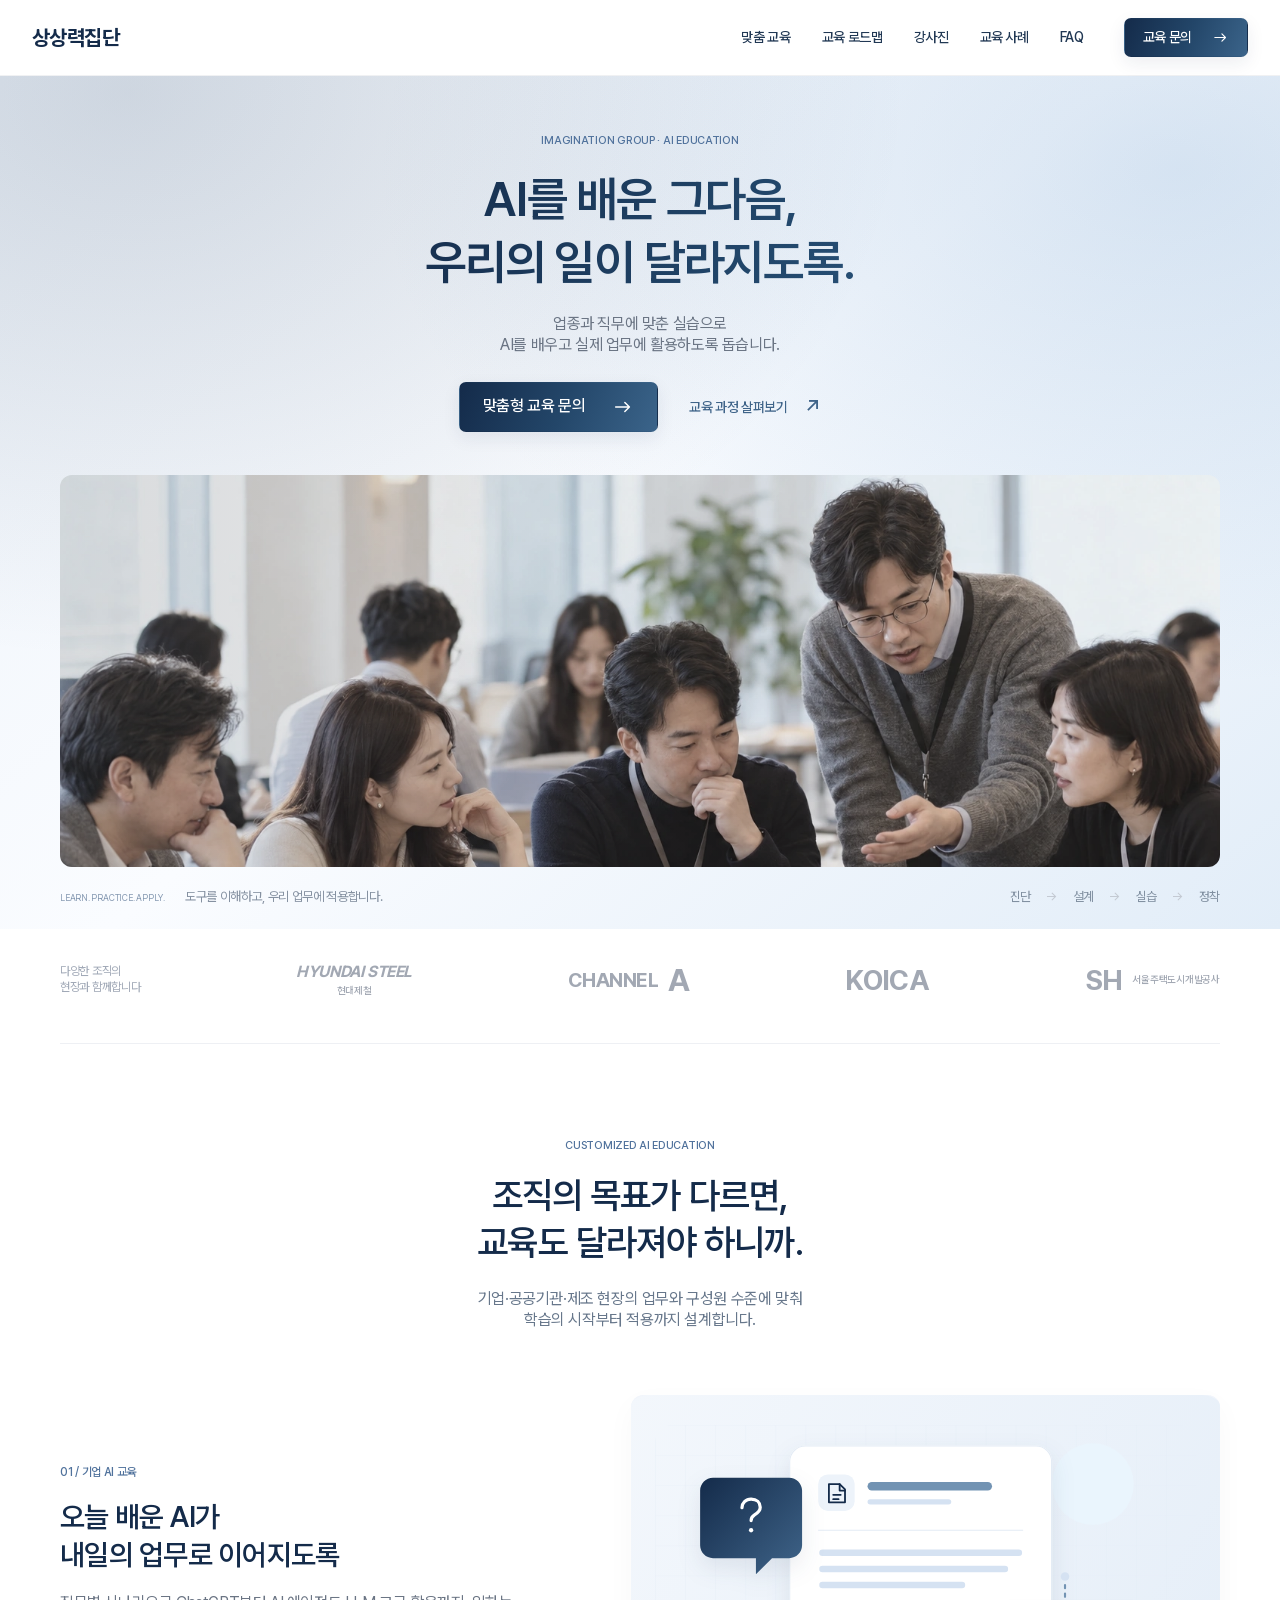
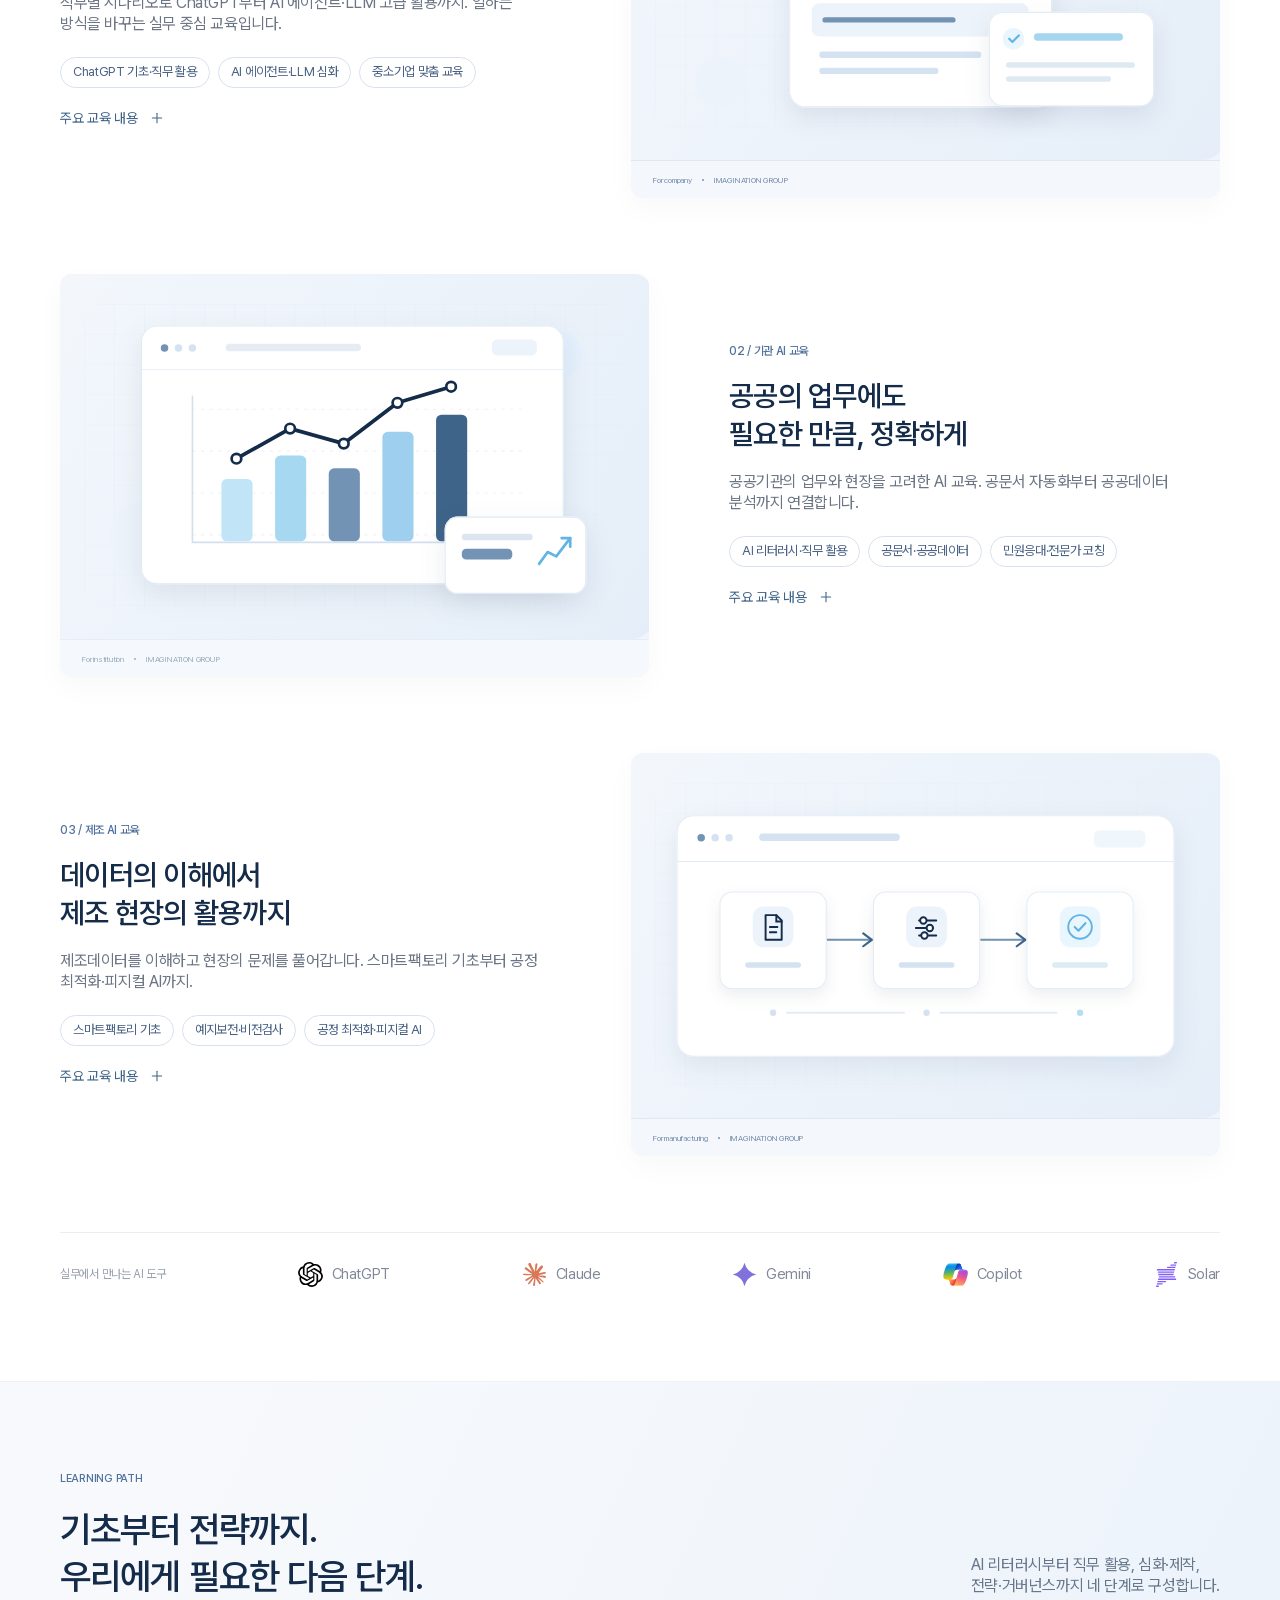
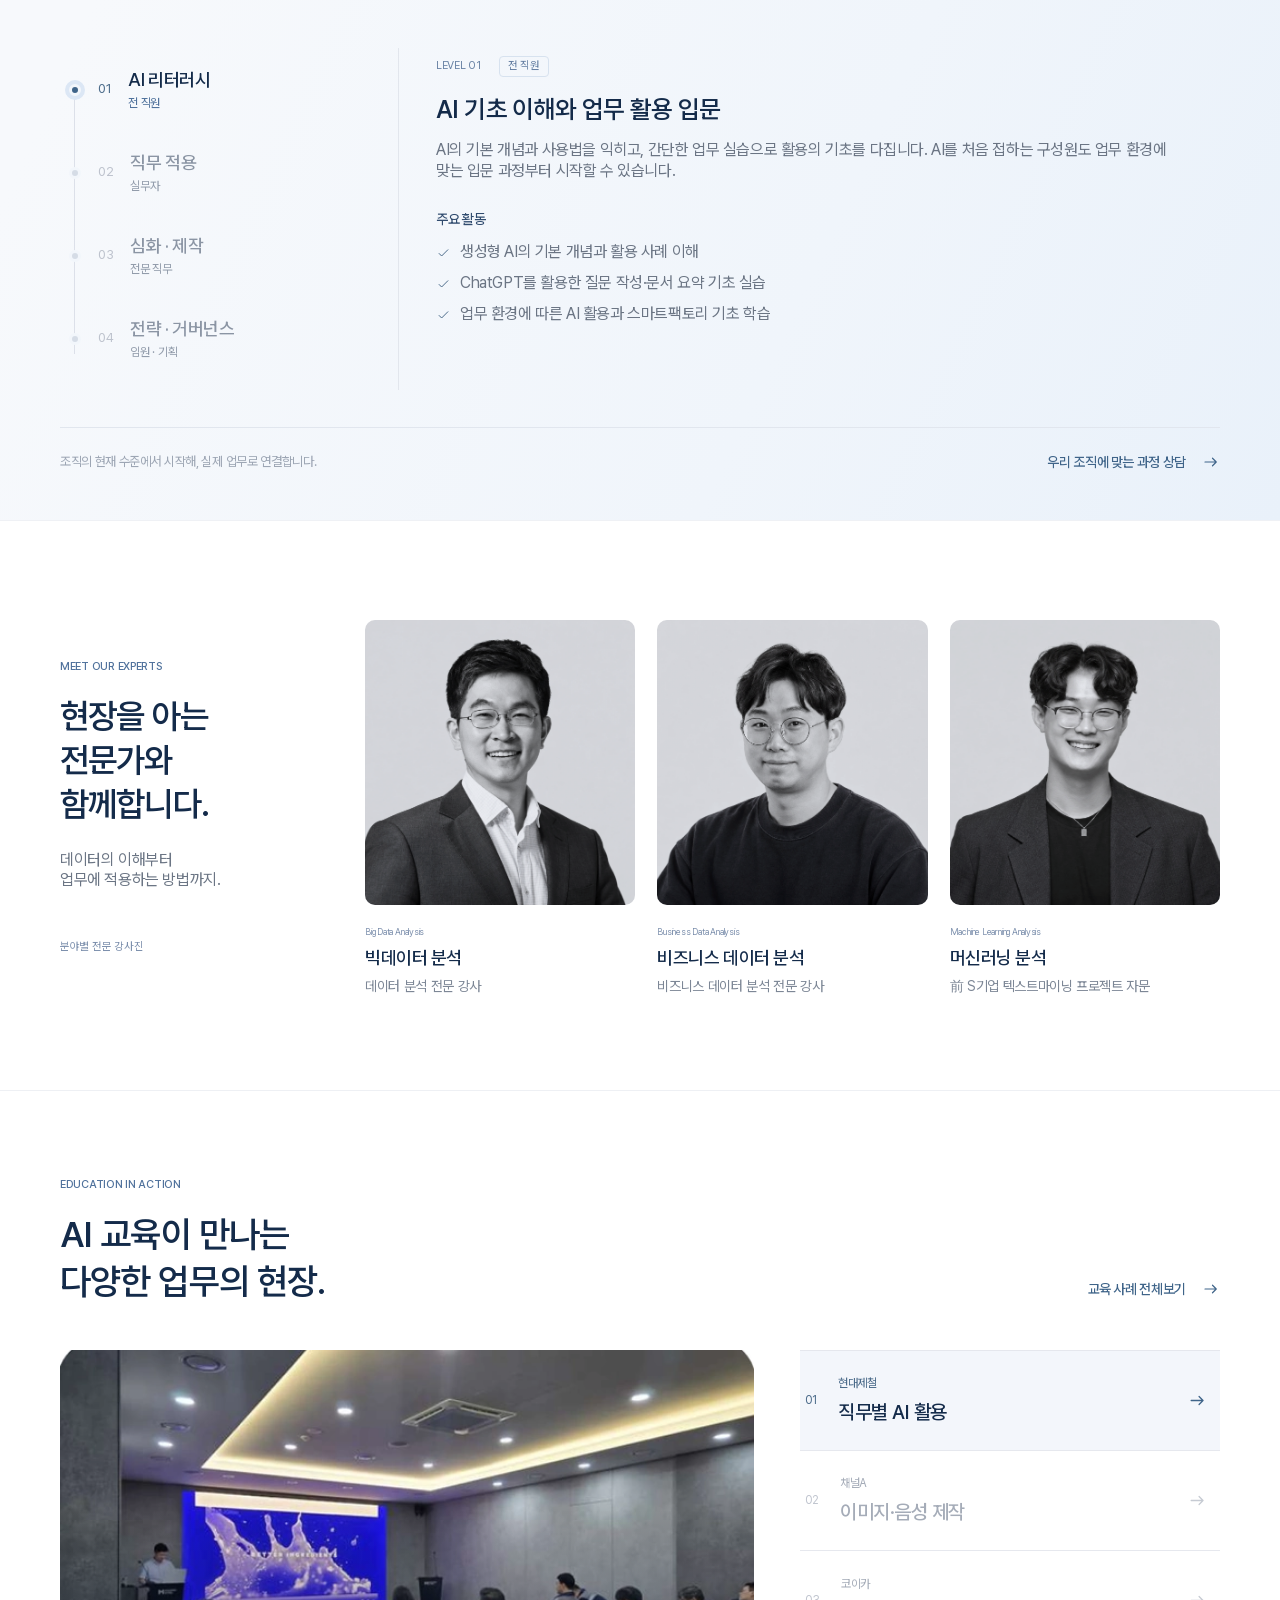
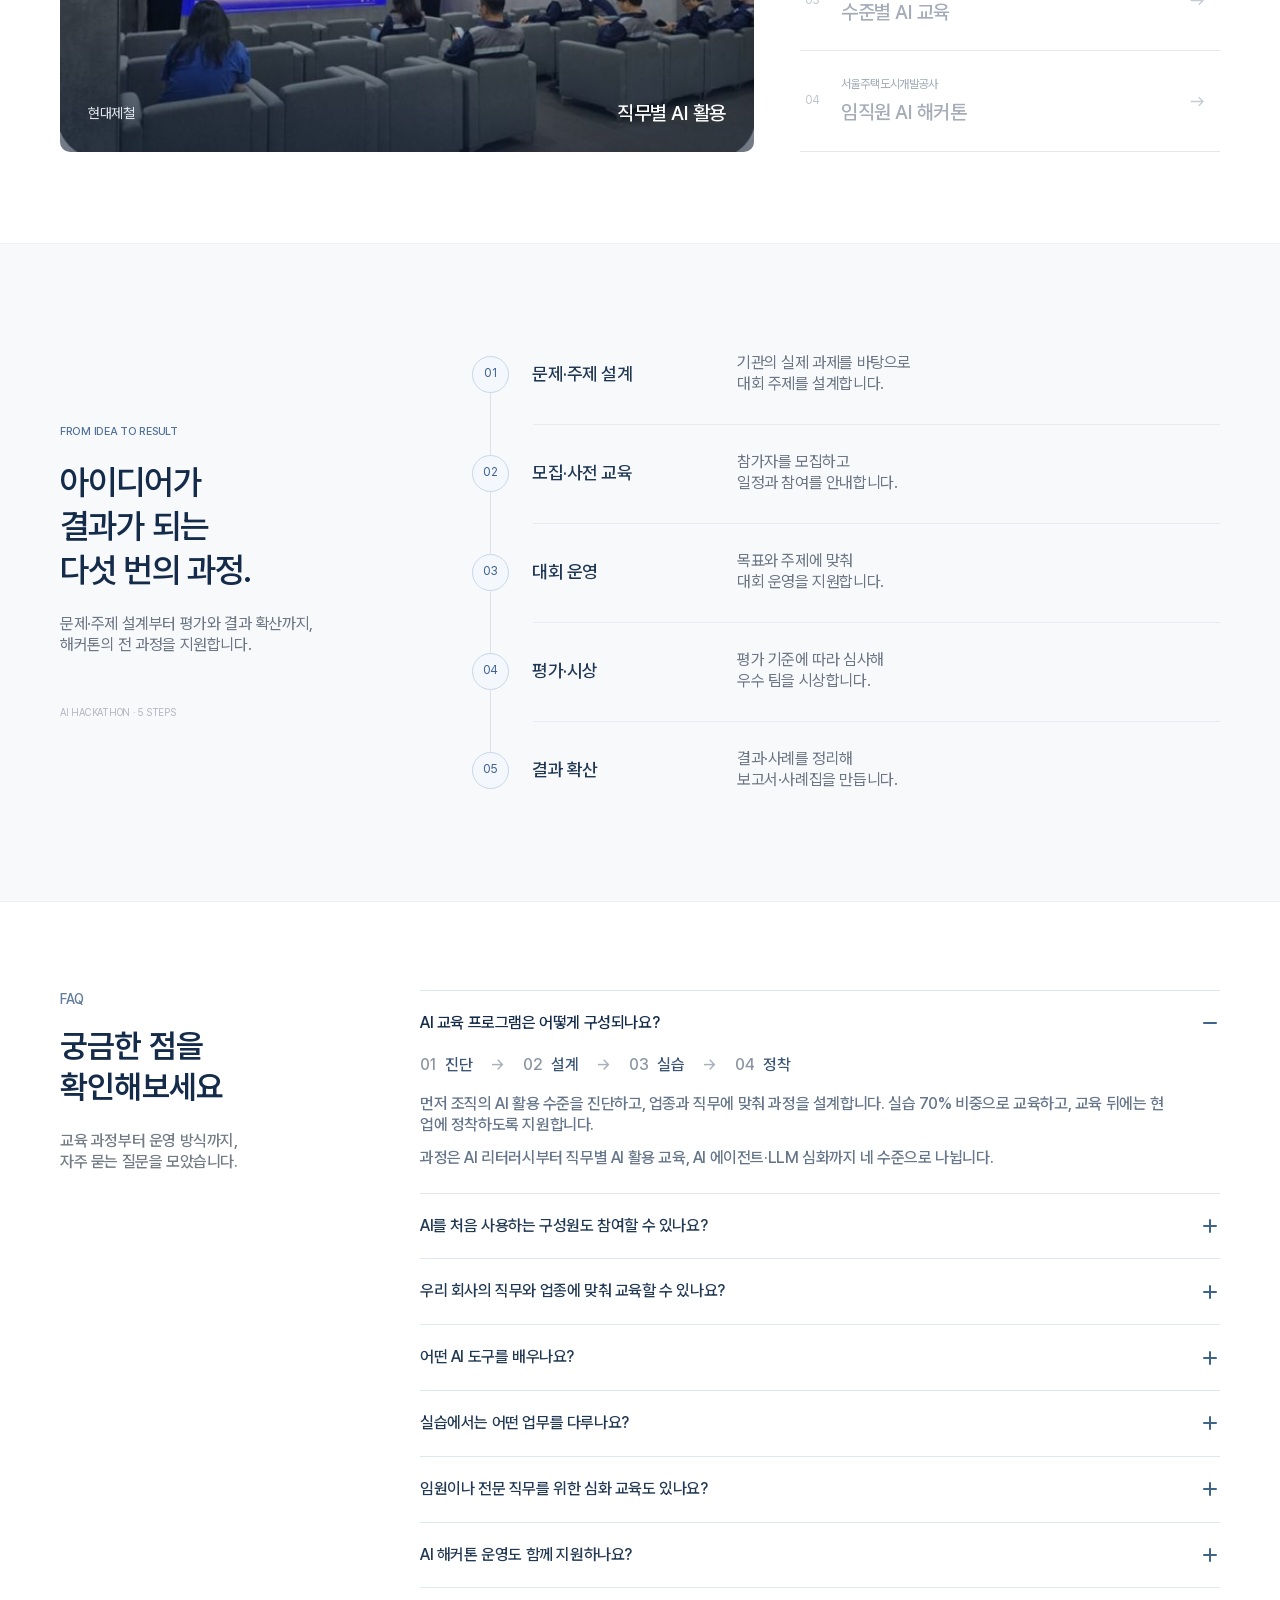
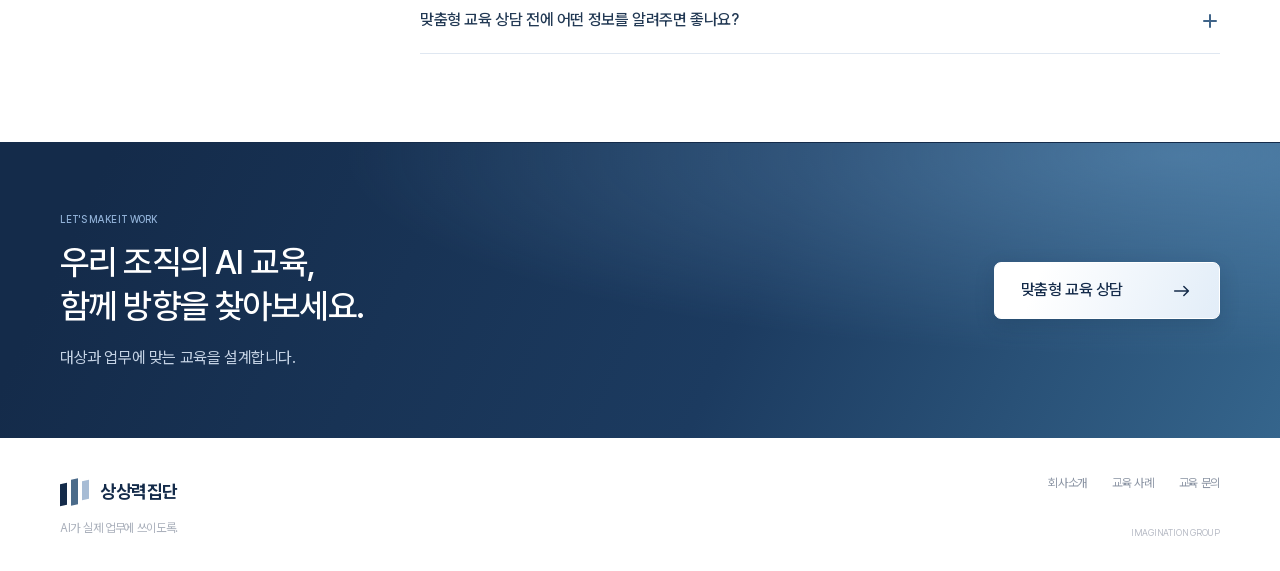
==== commit b9fd4c73: "Apply Pretendard tracking -2.5% and 130% line height" ====
--- a/index.html
+++ b/index.html
@@ -1,4 +1,4 @@
-<!doctype html><html lang="ko"><head><meta charset="utf-8"><meta name="viewport" content="width=device-width,initial-scale=1"><title>상상력집단 | 실무 중심 AI 교육</title><meta name="description" content="우리 조직의 업무에 맞춘 실무 중심 AI 교육"><link rel="icon" href="assets/favicon.png"><link rel="canonical" href="https://jaycho97.github.io/sangsang-ai-education/"><meta property="og:type" content="website"><meta property="og:title" content="상상력집단 | 실무 중심 AI 교육"><meta property="og:description" content="업종과 직무에 맞춘 실무 중심 AI 교육. 우리 조직의 AI 활용 역량을 키워보세요."><meta property="og:url" content="https://jaycho97.github.io/sangsang-ai-education/"><meta property="og:image" content="https://jaycho97.github.io/sangsang-ai-education/assets/ai-workshop.c64a867b867e.webp"><meta name="twitter:card" content="summary_large_image"><link rel="stylesheet" href="style.9cab83d5baac.css"><link rel="stylesheet" href="faq.146ee01b4f9d.css"><script src="site.71b5c6884982.js" defer></script></head><body>
+<!doctype html><html lang="ko"><head><meta charset="utf-8"><meta name="viewport" content="width=device-width,initial-scale=1"><title>상상력집단 | 실무 중심 AI 교육</title><meta name="description" content="우리 조직의 업무에 맞춘 실무 중심 AI 교육"><link rel="icon" href="assets/favicon.png"><link rel="canonical" href="https://jaycho97.github.io/sangsang-ai-education/"><meta property="og:type" content="website"><meta property="og:title" content="상상력집단 | 실무 중심 AI 교육"><meta property="og:description" content="업종과 직무에 맞춘 실무 중심 AI 교육. 우리 조직의 AI 활용 역량을 키워보세요."><meta property="og:url" content="https://jaycho97.github.io/sangsang-ai-education/"><meta property="og:image" content="https://jaycho97.github.io/sangsang-ai-education/assets/ai-workshop.c64a867b867e.webp"><meta name="twitter:card" content="summary_large_image"><link rel="stylesheet" href="style.0d8b739a7db7.css"><link rel="stylesheet" href="faq.f7496fbab726.css"><script src="site.71b5c6884982.js" defer></script></head><body>
 <header class="site-header"><div class="nav-inner"><a class="brand" href="#hero">상상력집단</a><nav aria-label="주 메뉴"><a href="#programs">맞춤 교육</a><a href="#curriculum">교육 로드맵</a><a href="#instructors">강사진</a><a href="#cases">교육 사례</a><a href="#faq">FAQ</a></nav><a class="button black compact" href="#contact">교육 문의 <svg viewBox="0 0 24 24" fill="none" stroke="currentColor" stroke-width="1.6" stroke-linecap="round" stroke-linejoin="round" aria-hidden="true"><path d="M4 12h15m-5-5 5 5-5 5"/></svg></a></div></header>
 <main><section class="hero" id="hero"><div class="hero-copy"><p class="eyebrow">IMAGINATION GROUP · AI EDUCATION</p><h1>AI를 배운 그다음,<br>우리의 일이 달라지도록.</h1><p class="hero-description">업종과 직무에 맞춘 실습으로<br>AI를 배우고 실제 업무에 활용하도록 돕습니다.</p><div class="hero-actions"><a class="button black" href="#contact">맞춤형 교육 문의 <svg viewBox="0 0 24 24" fill="none" stroke="currentColor" stroke-width="1.6" stroke-linecap="round" stroke-linejoin="round" aria-hidden="true"><path d="M4 12h15m-5-5 5 5-5 5"/></svg></a><a class="text-link" href="#curriculum">교육 과정 살펴보기 <span>↗</span></a></div></div><div class="hero-stage container"><div class="hero-image"><img src="assets/ai-workshop.c64a867b867e.webp" alt="AI를 함께 배우며 업무 적용 방법을 검토하는 교육 장면"></div><div class="hero-note"><span>LEARN. PRACTICE. APPLY.</span><strong>도구를 이해하고, 우리 업무에 적용합니다.</strong></div><div class="hero-path"><span>진단</span><i>→</i><span>설계</span><i>→</i><span>실습</span><i>→</i><span>정착</span></div></div></section>
 <section class="proof container" aria-label="교육 사례 기관"><span>다양한 조직의<br>현장과 함께합니다</span><div class="client-hyundai">HYUNDAI STEEL<small>현대제철</small></div><div class="client-channel">CHANNEL <b>A</b></div><div class="client-koica">KOICA</div><div class="client-sh">SH<small>서울주택도시개발공사</small></div></section>
--- a/style.0d8b739a7db7.css
+++ b/style.0d8b739a7db7.css
@@ -0,0 +1,71 @@
+@font-face{font-family:Pretendard;src:url('assets/PretendardVariable.woff2') format('woff2');font-weight:100 900;font-style:normal;font-display:swap}
+:root{--ink:#213854;--muted:#67778b;--accent:#142b4a;--line:#e0e7f0;--soft:#f4f7fb}*{box-sizing:border-box}html{scroll-behavior:smooth;scroll-padding-top:94px}body{margin:0;min-width:1100px;font-family:Pretendard,-apple-system,BlinkMacSystemFont,sans-serif;font-size:16px;font-weight:400;line-height:1.3;letter-spacing:-0.025em;color:var(--ink);background:#fff}a{color:inherit;text-decoration:none}button{font:inherit;color:inherit;letter-spacing:-0.025em;cursor:pointer}p,h1,h2,h3,h4,ol,ul,figure{margin:0}img{display:block;max-width:100%}svg{width:22px;height:22px;flex:none}a,button,summary{touch-action:manipulation}a:focus-visible,button:focus-visible,summary:focus-visible{outline:2px solid #3d679b;outline-offset:5px}[hidden]{display:none!important}.container{width:1160px;max-width:calc(100% - 96px);margin:auto}.site-header{height:76px;position:sticky;top:0;z-index:20;background:#fffffff5;backdrop-filter:blur(14px);border-bottom:1px solid #f0f1f3}.nav-inner{height:100%;display:flex;align-items:center;justify-content:space-between;max-width:1344px;padding:0 32px;margin:auto;gap:40px}.brand{font-size:21px;font-weight:700;letter-spacing:-0.025em;display:inline-flex;gap:11px;align-items:center;white-space:nowrap}.brand-sign{width:29px;height:26px;display:flex;gap:4px;align-items:center;transform:skewY(-13deg)}.brand-sign i{height:22px;display:block;width:7px;background:#142b4a}.brand-sign i:nth-child(2){height:26px;background:#4b6b8a}.brand-sign i:nth-child(3){height:19px;background:#a7bcd5}.site-header nav{display:flex;gap:31px;font-size:14px;font-weight:500;margin-left:auto}.site-header nav a:hover{color:var(--accent)}.button{display:inline-flex;align-items:center;justify-content:center;gap:27px;border:1px solid transparent;min-height:50px;border-radius:7px;padding:0 23px;font-size:16px;font-weight:500;transition:background .2s,transform .2s}.button:hover{transform:translateY(-2px)}.black{color:#fff;background:#142b4a}.black:hover{background:#244361}.compact{font-size:14px;min-height:39px;padding:0 18px;gap:20px}.compact svg{width:17px;height:17px}.text-link{display:inline-flex;align-items:center;gap:16px;font-size:14px;line-height:1.3;font-weight:500;color:#3f6489}.text-link>span{font-size:20px}.text-link svg{width:18px;height:18px}.eyebrow{display:block;font-size:11px;line-height:1.3;font-weight:500;letter-spacing:-0.025em;color:#50729c;margin-bottom:20px}.section{padding:94px 0}.section-heading h2{font-size:36px;font-weight:550;line-height:1.3;letter-spacing:-0.025em}.section-heading>p{font-size:16px;line-height:1.3;color:var(--muted);margin-top:22px}.centered{text-align:center}.split-heading{display:flex;align-items:flex-end;justify-content:space-between;gap:80px}.split-heading>p{margin:0 0 4px;max-width:385px}.split-heading>.text-link{margin-bottom:8px}
+.hero{padding-top:58px;background:linear-gradient(180deg,#f5f8fc,#fff 75%)}.hero-copy{text-align:center}.hero-copy .eyebrow{margin-bottom:20px;font-size:11px;letter-spacing:-0.025em;color:#50729c}.hero h1{font-size:48px;font-weight:600;letter-spacing:-0.025em;line-height:1.3;color:#142b4a}.hero-description{font-size:16px;line-height:1.3;color:#73808e;margin-top:21px}.hero-actions{display:flex;align-items:center;justify-content:center;gap:31px;margin-top:26px}.hero-stage{position:relative;padding-bottom:46px;margin-top:43px}.hero-image{height:353px;overflow:hidden;border-radius:12px}.hero-image img{height:100%;width:100%;object-fit:cover;object-position:center 41%;filter:saturate(.66) brightness(.96)}.hero-image:after{content:'';position:absolute;left:0;top:0;height:353px;width:100%;border-radius:12px;background:linear-gradient(90deg,#18283920,transparent 70%)}.hero-note{position:absolute;right:32px;bottom:86px;width:272px;padding:24px 27px;background:#ffffffed;box-shadow:0 5px 30px #202b4410;border:1px solid #fff;border-radius:8px}.hero-note>span{font-size:9px;letter-spacing:-0.025em;color:#8397b0}.hero-note strong{display:block;font-size:22px;line-height:1.3;font-weight:500;margin-top:13px;color:#314c6f}.hero-path{position:absolute;bottom:0;left:0;display:flex;gap:20px;align-items:center;justify-content:center;height:46px;width:100%;font-size:13px;color:#8190a1}.hero-path i{font-style:normal;color:#c3c9d2}.proof{padding:31px 0 43px;border-bottom:1px solid #eef0f4;display:flex;align-items:center;justify-content:space-between;color:#a2a8b3;gap:38px}.proof>span{font-size:12px;color:#a1a9b7}.proof>div{display:flex;gap:10px;align-items:center;font-size:28px;line-height:1.3;font-weight:700;letter-spacing:-0.025em}.proof small{font-size:10px;line-height:1.3;font-weight:500;letter-spacing:-0.025em}.proof .client-hyundai{font-size:16px;font-style:italic;flex-direction:column;gap:1px}.client-hyundai small{font-style:normal}.proof .client-channel{font-size:20px}.client-channel b{font-size:31px}.client-sh small{max-width:96px}
+.programs{padding-top:95px}.programs .section-heading{margin-bottom:65px}.program-rows{display:flex;flex-direction:column;gap:76px}.program-row{display:grid;grid-template-columns:1fr 1.2fr;gap:80px;align-items:center}.program-row.reverse{grid-template-columns:1.2fr 1fr}.program-row.reverse .program-copy{order:2}.program-row.reverse .program-visual{order:1}.program-copy .eyebrow{font-size:12px;letter-spacing:-0.025em;margin-bottom:17px}.program-copy h3{font-size:29px;line-height:1.3;font-weight:550;letter-spacing:-0.025em}.program-copy>p{font-size:16px;line-height:1.3;color:var(--muted);margin-top:20px;word-break:keep-all}.topic-tags{display:flex;flex-wrap:wrap;gap:8px;margin-top:22px}.topic-tags span{display:block;border:1px solid #d8e2ef;border-radius:99px;padding:6px 12px;font-size:13px;color:#4a6385;line-height:1.3;background:#fff}.program-visual{border-radius:12px;overflow:hidden;background:#f1f5fb;position:relative}.program-visual>img{width:100%;height:365px;object-fit:cover}.visual-footnote{height:38px;padding:0 22px;display:flex;align-items:center;gap:10px;font-size:8px;letter-spacing:-0.025em;color:#7990ad;border-top:1px solid #dfe7f3;background:#f4f7fc}.visual-footnote i{display:block;width:2px;height:2px;border-radius:50%;background:currentColor}.program-row.reverse .visual-footnote{background:#f5f9fd;border-color:#e3eff7;color:#9baebf}.program-detail{margin-top:20px}.program-detail>summary{display:inline-flex;gap:12px;align-items:center;font-size:14px;color:#3f6489;list-style:none;cursor:pointer}.program-detail summary::-webkit-details-marker{display:none}.program-detail summary::marker{content:''}.program-detail svg{width:16px;height:16px}.program-detail[open] .vertical{display:none}.program-detail ul{list-style:none;padding:19px 0 0;margin-top:13px;border-top:1px solid #e2e8f0;display:grid;gap:18px}.program-detail h4{font-size:16px;font-weight:500;margin-bottom:5px}.program-detail li>p{font-size:16px;line-height:1.3;color:#77818f;word-break:keep-all}.tools{margin-top:76px;display:flex;align-items:center;justify-content:space-between;gap:25px;padding-top:29px;border-top:1px solid #ececf2}.tools>span{font-size:12px;color:#9ba3ae}.tools>div{display:flex;gap:9px;align-items:center;font-size:15px;color:#818999}.tools img,.tools svg{width:25px;height:25px;object-fit:contain}
+.curriculum{background:#f7f8fb;border-block:1px solid #eff1f5;padding:90px 0 48px}.learning-layout{display:grid;grid-template-columns:270px 1fr;gap:68px;margin-top:48px;padding-bottom:37px}.level-rail{position:relative;display:flex;flex-direction:column;gap:0;padding-left:9px}.level-rail:before{content:'';position:absolute;left:14px;top:36px;bottom:36px;width:1px;background:#dce0e9}.level-tab{position:relative;display:flex;align-items:center;text-align:left;gap:17px;border:0;background:transparent;padding:16px 12px 16px 0;height:83px;color:#acb3c0}.rail-dot{height:12px;width:12px;flex:none;border:3px solid #f7f8fb;border-radius:50%;background:#d5dce6;z-index:1}.level-order{font-size:13px;line-height:1.3;color:#bdc2cd;font-weight:400}.level-tab-copy{display:flex;flex-direction:column;gap:5px}.level-tab strong{font-size:18px;line-height:1.3;font-weight:500}.level-tab small{font-size:12px;line-height:1.3;color:#afb6c3}.level-tab[aria-selected=true]{color:#142b4a}.level-tab[aria-selected=true] .rail-dot{background:#3f6489;box-shadow:0 0 0 4px #dce7f5}.level-tab[aria-selected=true] .level-order{color:#4b6b8a}.level-tab[aria-selected=true] small{color:#50729c}.level-panels{min-height:342px;padding-left:37px;border-left:1px solid #e2e6ed}.panel-kicker{display:flex;gap:18px;align-items:center;margin-bottom:16px;font-size:11px;line-height:1.3;letter-spacing:-0.025em;color:#6680a3}.panel-kicker span:last-child{padding:2px 8px;border:1px solid #d7e2ef;border-radius:4px;font-size:11px;line-height:1.3;letter-spacing:-0.025em}.level-panel{padding-top:8px}.level-panel>h3{font-size:25px;line-height:1.3;font-weight:550;letter-spacing:-0.025em}.level-panel>p{font-size:16px;color:#7d8795;line-height:1.3;margin-top:15px;max-width:737px;word-break:keep-all}.level-panel>h4{font-size:14px;font-weight:500;margin-top:28px;margin-bottom:14px;color:#314c6f}.level-panel ul{display:grid;gap:10px;list-style:none;padding:0}.level-panel ul.two-columns{grid-template-columns:1fr 1fr;column-gap:24px}.level-panel li{display:flex;align-items:flex-start;gap:9px;color:#788292;font-size:16px;line-height:1.3;word-break:keep-all}.level-panel li svg{width:15px;height:15px;margin-top:4px;color:#4b6b8a}.learning-foot{padding-top:25px;border-top:1px solid #e1e6ee;display:flex;align-items:center;justify-content:space-between}.learning-foot>span{font-size:13px;color:#9da6b4}.learning-foot .text-link{color:#3f6489}
+.instructors{padding:99px 0 95px}.expertise-layout{display:grid;grid-template-columns:245px 1fr;gap:60px;align-items:center}.instructors .section-heading h2{font-size:34px;line-height:1.3}.instructors .section-heading p{font-size:16px;color:#929aa7;line-height:1.3;margin-top:23px}.expert-note{display:block;margin-top:49px;font-size:11px;color:#7d90ad;letter-spacing:-0.025em}.expert-row{display:grid;grid-template-columns:repeat(3,1fr);gap:22px}.portrait{height:285px;overflow:hidden;border-radius:10px;background:#edeff4}.portrait img{width:100%;height:100%;object-fit:cover;object-position:center 28%;mix-blend-mode:multiply;filter:grayscale(.35)}.expert-en{font-size:9px;letter-spacing:-0.025em;display:block;margin-top:21px;color:#7d90ad}.expert h3{font-size:18px;line-height:1.3;font-weight:500;margin-top:9px;white-space:nowrap}.expert p{font-size:13px;line-height:1.3;color:#9aa1ac;margin-top:7px;word-break:keep-all}
+.cases{padding:87px 0 91px;border-top:1px solid #eef0f4}.case-showcase{display:grid;grid-template-columns:1.65fr 1fr;gap:46px;margin-top:44px;align-items:stretch}.case-images{position:relative;height:402px;overflow:hidden;border-radius:10px}.case-photo{height:100%;position:relative}.case-photo>img{height:100%;width:100%;object-fit:cover;object-position:center}.case-photo:after{content:'';position:absolute;inset:40% 0 0;background:linear-gradient(transparent,#1220349c)}.case-photo figcaption{position:absolute;bottom:26px;left:28px;right:28px;color:#fff;z-index:1;display:flex;align-items:center;justify-content:space-between;gap:20px}.case-photo figcaption>span{font-size:14px;color:#e2e7ef}.case-photo strong{font-size:20px;font-weight:500}.case-selector{display:flex;flex-direction:column;border-top:1px solid #e5e7ed}.case-tab{border:0;border-bottom:1px solid #e6e8ee;display:flex;align-items:center;gap:21px;padding:18px 13px 18px 5px;background:#fff;text-align:left;flex:1;color:#a5acb8}.case-number{font-size:12px;line-height:1.3;color:#c0c5cf}.case-tab>span:nth-child(2){flex:1;display:flex;flex-direction:column;gap:7px}.case-tab small{font-size:12px;color:#a6adb9;font-weight:400}.case-tab strong{font-size:20px;font-weight:500}.case-tab svg{width:19px;height:19px;color:#c6cbd3}.case-tab[aria-selected=true]{color:#142b4a}.case-tab[aria-selected=true] .case-number,.case-tab[aria-selected=true] small{color:#4b6b8a}.case-tab[aria-selected=true] svg{color:#3f6489}
+.hackathon{background:#f8f9fb;border-block:1px solid #edf0f4;padding:81px 0}.hackathon-layout{display:grid;grid-template-columns:340px 1fr;gap:72px;align-items:center}.hackathon .section-heading h2{font-size:34px;line-height:1.3}.hackathon .section-heading p{font-size:16px;line-height:1.3;color:#929baa}.process-label{display:block;font-size:10px;letter-spacing:-0.025em;color:#b3b4c2;margin-top:50px}.process-list{list-style:none;padding:0;position:relative}.process-list:before{content:'';position:absolute;left:18px;top:40px;bottom:40px;width:1px;background:#dfe1e9}.process-list li{display:grid;grid-template-columns:37px 182px 1fr;align-items:center;gap:23px;position:relative;min-height:99px}.process-list li+li:after{content:'';position:absolute;top:0;left:61px;right:0;height:1px;background:#e8ebf1}.step-number{display:grid;place-items:center;border-radius:50%;height:37px;width:37px;background:#f8f9fb;border:1px solid #cddcec;position:relative;z-index:1;font-size:12px;line-height:1.3;color:#547499}.process-list h3{font-size:18px;font-weight:500;line-height:1.3;white-space:nowrap}.process-list p{font-size:14px;color:#929caa;line-height:1.3;word-break:keep-all}
+.contact{padding:70px 0;background:linear-gradient(105deg,#f1ebfa,#f0f6fb);border-top:1px solid #d7e2f0}.contact-layout{display:flex;align-items:center;justify-content:space-between;gap:80px}.contact .eyebrow{margin-bottom:14px;font-size:10px}.contact h2{font-size:34px;font-weight:500;line-height:1.3;letter-spacing:-0.025em}.contact p{font-size:16px;color:#788da9;margin-top:19px}.contact .button{padding:0 26px;min-height:57px;gap:48px}footer{padding:38px 0 32px}.footer-inner{display:flex;align-items:center;justify-content:space-between}.footer-inner .brand{font-size:18px}.footer-inner>div>p{font-size:12px;color:#abb1bc;margin-top:12px}.footer-links{display:flex;gap:25px;font-size:12px;color:#8d96a5;flex-wrap:wrap;justify-content:flex-end;max-width:450px}.footer-links span{width:100%;text-align:right;font-size:9px;letter-spacing:-0.025em;color:#b7bbc5;margin-top:10px}
+@media(prefers-reduced-motion:reduce){html{scroll-behavior:auto}*,*:before,*:after{transition:none!important}}
+
+/* Photo keeps complete faces visible; its caption sits beneath the image. */
+.hero-stage{padding-bottom:0}
+.hero-image,.hero-image:after{height:392px}
+.hero-image img{object-position:center 14%}
+.hero-note{position:static;display:flex;align-items:center;gap:20px;width:auto;height:62px;padding:0;background:transparent;box-shadow:none;border:0;border-radius:0}
+.hero-note>span{font-size:9px;color:#8397b0;letter-spacing:-0.025em}
+.hero-note strong{font-size:13px;line-height:1.3;font-weight:400;margin:0;color:#8591a1}
+.hero-path{left:auto;right:0;bottom:0;width:auto;height:62px;gap:15px}
+.hero-description,.program-copy>p,.program-detail li>p,.level-panel>p,.level-panel li,.instructors .section-heading p,.hackathon .section-heading p,.process-list p,.contact p{color:#6b7584}
+.process-list p{font-size:16px}
+.expert p{font-size:14px;color:#7d8796}
+.level-tab{color:#8b95a4}
+.level-tab small{color:#929cab}
+
+/* Navy brand palette; layout and type remain unchanged. */
+:root{--navy:#142b4a;--navy-hover:#244361;--navy-tint:#edf3fa}
+.brand,.section-heading h2,.program-copy h3,.level-panel h3,.expert h3{color:var(--navy)}
+.level-tab[aria-selected=true] strong{color:var(--navy)}
+.case-tab[aria-selected=true]{background:#f3f6fb}
+.step-number{color:#3c608f;border-color:#c7d6e9;background:#f4f7fb}
+.contact{background:linear-gradient(112deg,#142b4a,#203f60);border-top:1px solid #142b4a}
+.contact .eyebrow{color:#91b1d7}
+.contact h2{color:#fff}
+.contact p{color:#c4d2e4}
+.contact .button{background:#fff;color:#142b4a;border-color:#fff}
+.contact .button:hover{background:#eaf1fb}
+
+/* Layered navy gradients, based on the selected #142B4A brand color. */
+:root{--navy-gradient:linear-gradient(112deg,#142b4a 0%,#234669 52%,#3b648a 100%)}
+.hero{
+  background:
+    radial-gradient(ellipse at 10% 2%,#142b4a26 0%,transparent 48%),
+    radial-gradient(ellipse at 92% 11%,#7fa8d247 0%,transparent 48%),
+    linear-gradient(140deg,#edf3fa 0%,#fafcff 49%,#e2edf8 100%);
+}
+.hero h1{
+  background:linear-gradient(108deg,#142b4a 28%,#244b70 65%,#426e96 94%);
+  background-clip:text;
+  -webkit-background-clip:text;
+  color:transparent;
+}
+.button.black{background:var(--navy-gradient);box-shadow:0 6px 18px #142b4a14}
+.button.black:hover{background:linear-gradient(112deg,#102039,#1f4163 60%,#315b83)}
+.program-visual{box-shadow:0 10px 30px #142b4a08}
+.curriculum{background:linear-gradient(115deg,#f7f9fc 12%,#f0f5fb 64%,#e9f1fa 100%)}
+.rail-dot{border-color:#f2f6fb}
+.contact{
+  background:
+    radial-gradient(ellipse at 92% 4%,#75a9d370 0%,transparent 50%),
+    linear-gradient(115deg,#142b4a 8%,#1c3b60 58%,#35658c 100%);
+}
+.contact .button.black{background:linear-gradient(112deg,#fff 20%,#e2edf8 100%);box-shadow:0 6px 20px #07182c26;color:#142b4a}
+.contact .button.black:hover{background:linear-gradient(112deg,#fff,#d5e6f6)}
+@media(forced-colors:active){.hero h1{background:none;color:CanvasText}}
+
+/* Shared website typography: Pretendard, tracking -2.5%, leading 130%. */
+button,input,select,textarea{font-family:inherit;line-height:1.3;letter-spacing:-0.025em}
+
+/* Calculate em tracking per element rather than inheriting a parent pixel value. */
+body *{letter-spacing:-0.025em}
--- a/faq.f7496fbab726.css
+++ b/faq.f7496fbab726.css
@@ -0,0 +1,192 @@
+.faq-v2 {
+  padding: 88px 0;
+  background: #fff;
+  color: #142b4a;
+  font-family: inherit;
+  font-size: 16px;
+  font-weight: 500;
+  line-height:1.3;
+  letter-spacing:-0.025em;
+}
+
+.faq-v2 .faq-v2__layout {
+  display: grid;
+  grid-template-columns: 280px minmax(0, 1fr);
+  align-items: start;
+  gap: 80px;
+  width: min(1160px, calc(100% - 80px));
+  margin: 0 auto;
+}
+
+.faq-v2 .faq-v2__label {
+  margin: 0 0 18px;
+  color: #617c9c;
+  font-size: 14px;
+  font-weight: 500;
+  line-height:1.3;
+  letter-spacing:-0.025em;
+}
+
+.faq-v2 .faq-v2__title {
+  margin: 0;
+  color: #142b4a;
+  font-size: 32px;
+  font-weight: 600;
+  line-height:1.3;
+  letter-spacing:-0.025em;
+}
+
+.faq-v2 .faq-v2__description {
+  margin: 22px 0 0;
+  color: #737b85;
+  font-size: 16px;
+  font-weight: 500;
+  line-height:1.3;
+  letter-spacing:-0.025em;
+}
+
+.faq-v2 .faq-v2__list {
+  min-width: 0;
+  border-top: 1px solid #dfe7f1;
+}
+
+.faq-v2 .faq-v2__item {
+  margin: 0;
+  border-bottom: 1px solid #dfe7f1;
+  background: #fff;
+}
+
+.faq-v2 .faq-v2__question {
+  display: flex;
+  align-items: center;
+  justify-content: space-between;
+  gap: 24px;
+  margin: 0;
+  padding: 22px 0;
+  color: #223954;
+  font-size: 16px;
+  font-weight: 500;
+  line-height:1.3;
+  letter-spacing:-0.025em;
+  list-style: none;
+  cursor: pointer;
+}
+
+.faq-v2 .faq-v2__question::-webkit-details-marker {
+  display: none;
+}
+
+.faq-v2 .faq-v2__question::marker {
+  content: "";
+}
+
+.faq-v2 .faq-v2__question:focus-visible {
+  outline: 2px solid #5176aa;
+  outline-offset: 4px;
+}
+
+.faq-v2 .faq-v2__item[open] > .faq-v2__question {
+  color: #142b4a;
+}
+
+.faq-v2 .faq-v2__icon {
+  position: relative;
+  display: block;
+  flex: 0 0 20px;
+  width: 20px;
+  height: 20px;
+}
+
+.faq-v2 .faq-v2__icon::before,
+.faq-v2 .faq-v2__icon::after {
+  position: absolute;
+  top: 9px;
+  left: 3px;
+  width: 14px;
+  height: 2px;
+  border-radius: 1px;
+  background: #3f6489;
+  content: "";
+}
+
+.faq-v2 .faq-v2__icon::after {
+  transform: rotate(90deg);
+}
+
+.faq-v2 .faq-v2__item[open] .faq-v2__icon::after {
+  display: none;
+}
+
+.faq-v2 .faq-v2__answer {
+  padding: 0 44px 24px 0;
+  color: #65758a;
+  font-size: 16px;
+  font-weight: 500;
+  line-height:1.3;
+  letter-spacing:-0.025em;
+}
+
+.faq-v2 .faq-v2__answer p {
+  margin: 0;
+  font-size: 16px;
+  font-weight: 500;
+  line-height:1.3;
+  letter-spacing:-0.025em;
+}
+
+.faq-v2 .faq-v2__answer p + p {
+  margin-top: 12px;
+}
+
+.faq-v2 .faq-v2__flow {
+  display: flex;
+  flex-wrap: wrap;
+  align-items: center;
+  gap: 12px 18px;
+  margin: 0 0 18px;
+  padding: 0;
+  color: #3b5577;
+  list-style: none;
+}
+
+.faq-v2 .faq-v2__flow li {
+  display: inline-flex;
+  align-items: center;
+  gap: 9px;
+  font-size: 16px;
+  font-weight: 500;
+  line-height:1.3;
+  letter-spacing:-0.025em;
+}
+
+.faq-v2 .faq-v2__flow li:not(:last-child)::after {
+  margin-left: 9px;
+  color: #a9b1ba;
+  content: "→";
+}
+
+.faq-v2 .faq-v2__step {
+  color: #8c96a2;
+  font-size: 16px;
+  font-weight: 500;
+  line-height:1.3;
+}
+
+.faq-v2 .faq-v2__contact {
+  display: inline-flex;
+  align-items: center;
+  gap: 8px;
+  margin-top: 16px;
+  color: #333e4b;
+  font-size: 16px;
+  font-weight: 500;
+  line-height:1.3;
+  letter-spacing:-0.025em;
+  text-decoration: underline;
+  text-underline-offset: 4px;
+}
+
+.faq-v2 .faq-v2__contact:focus-visible {
+  outline: 2px solid #5176aa;
+  outline-offset: 4px;
+}
